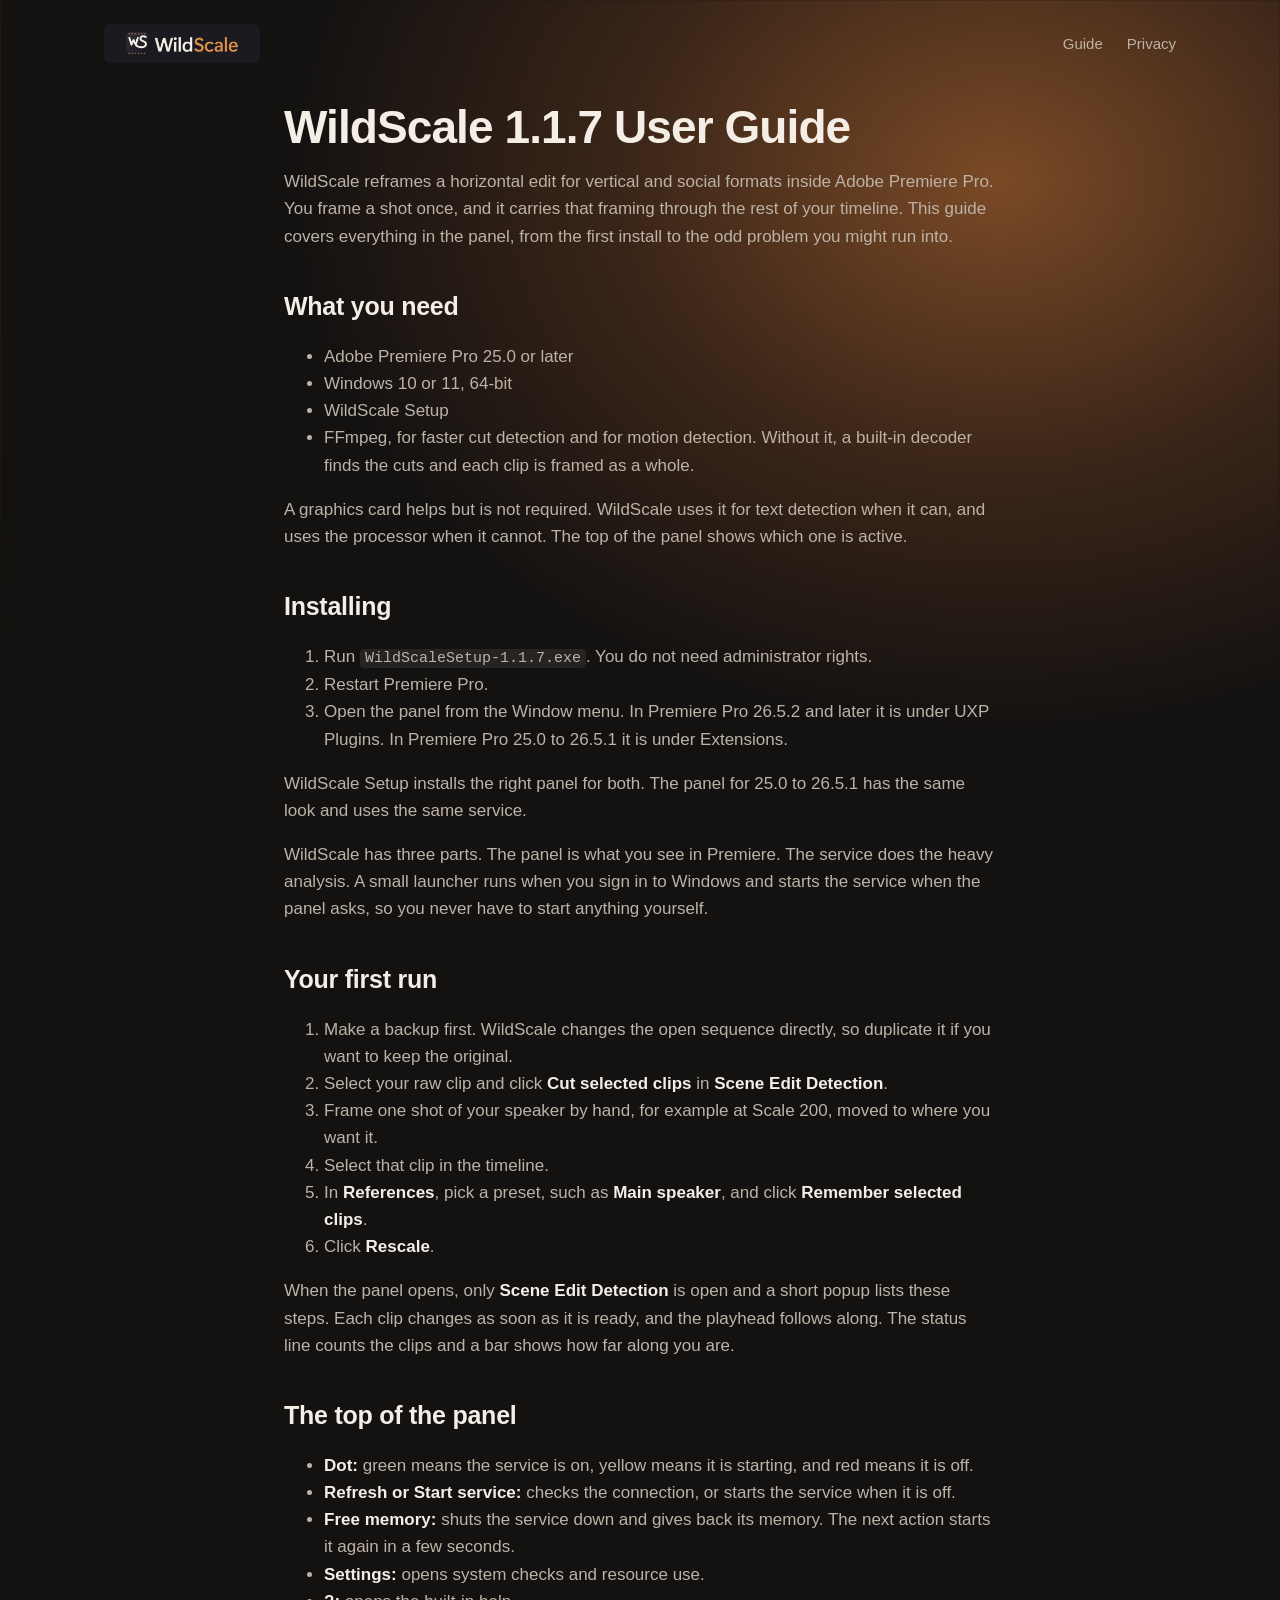
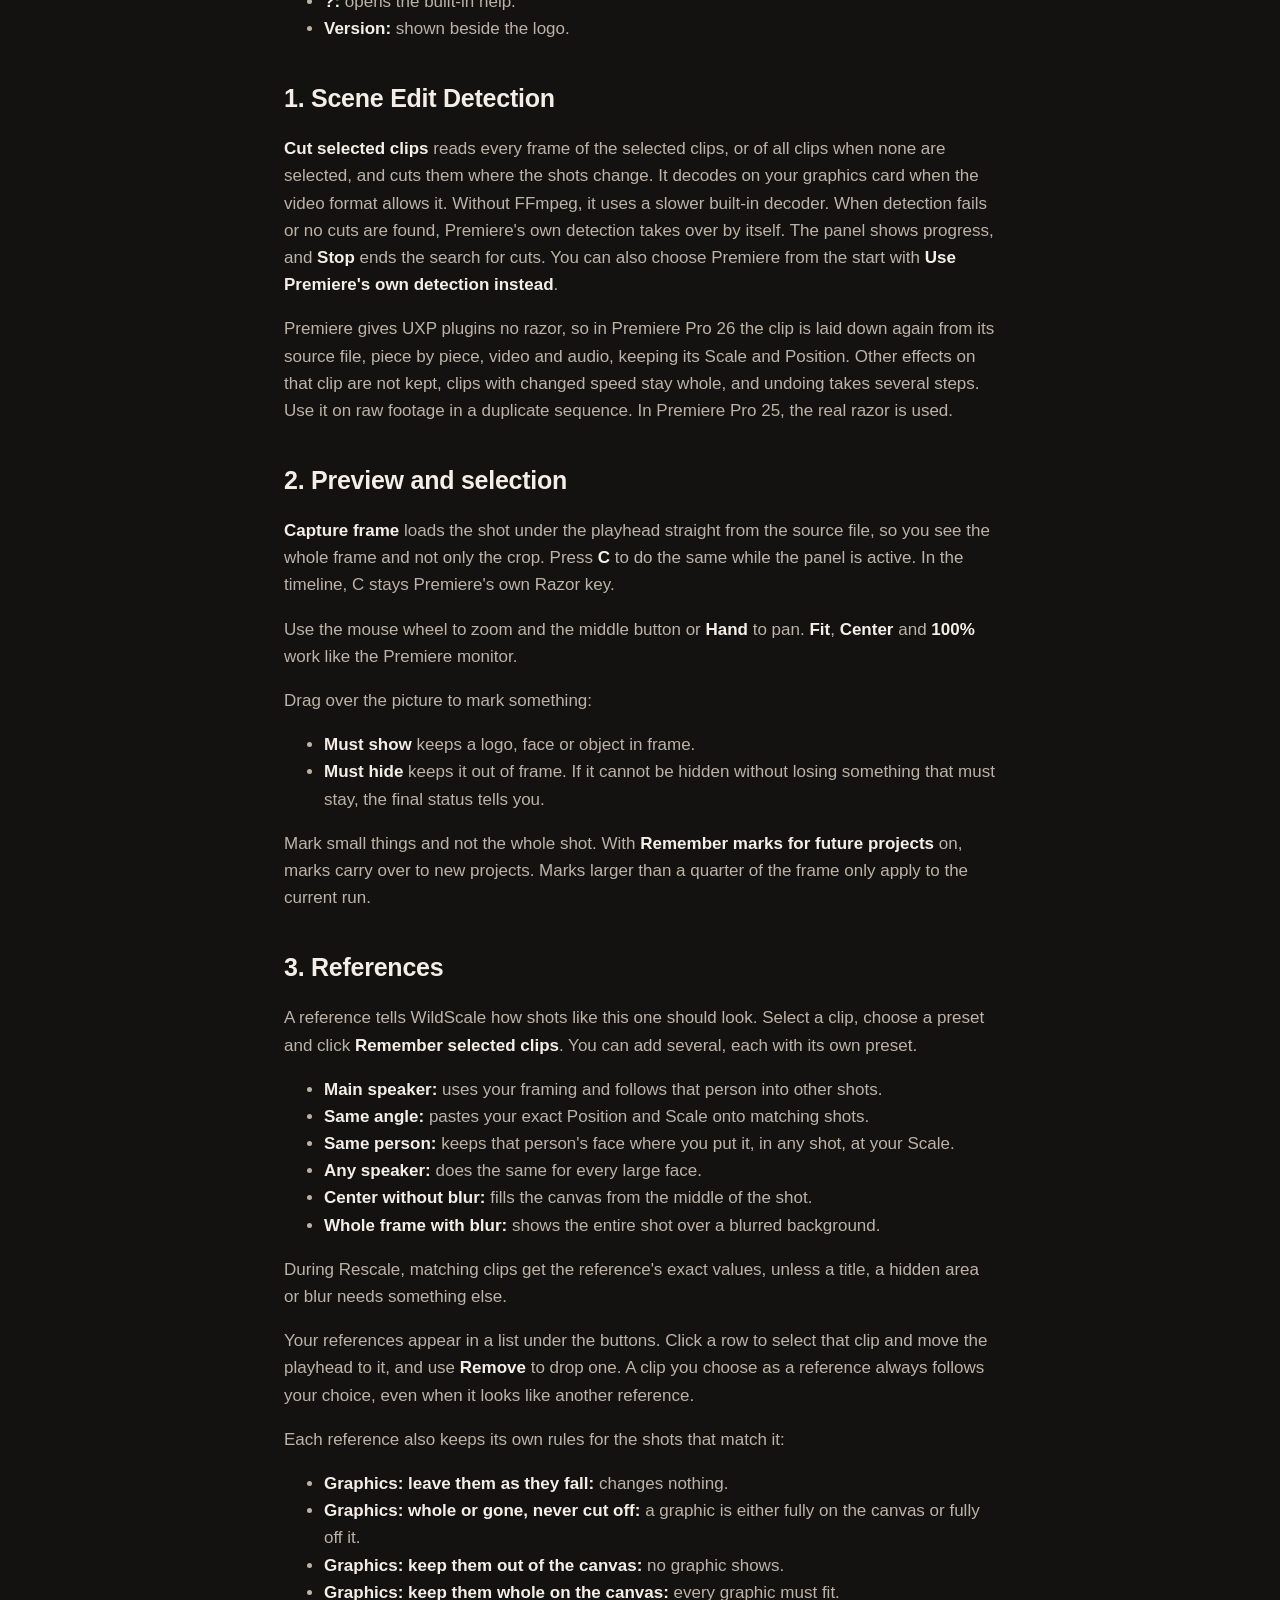
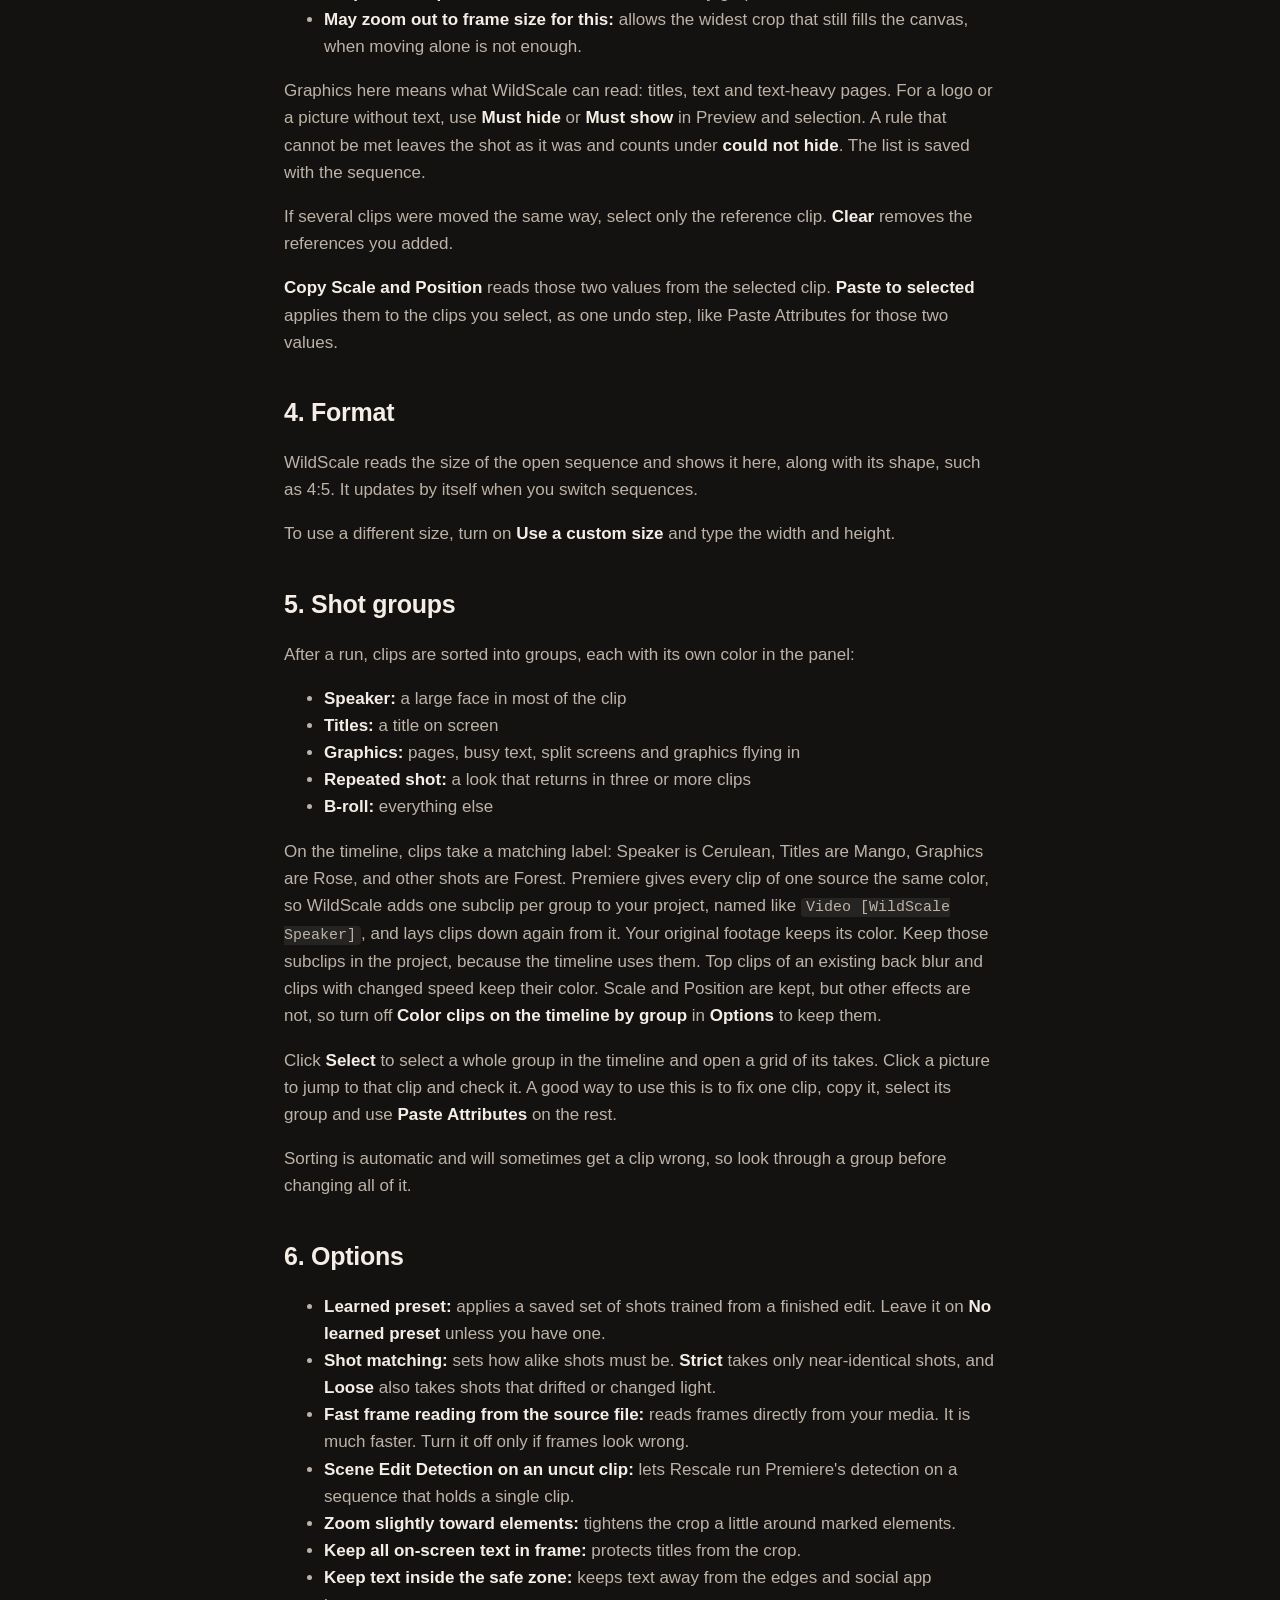
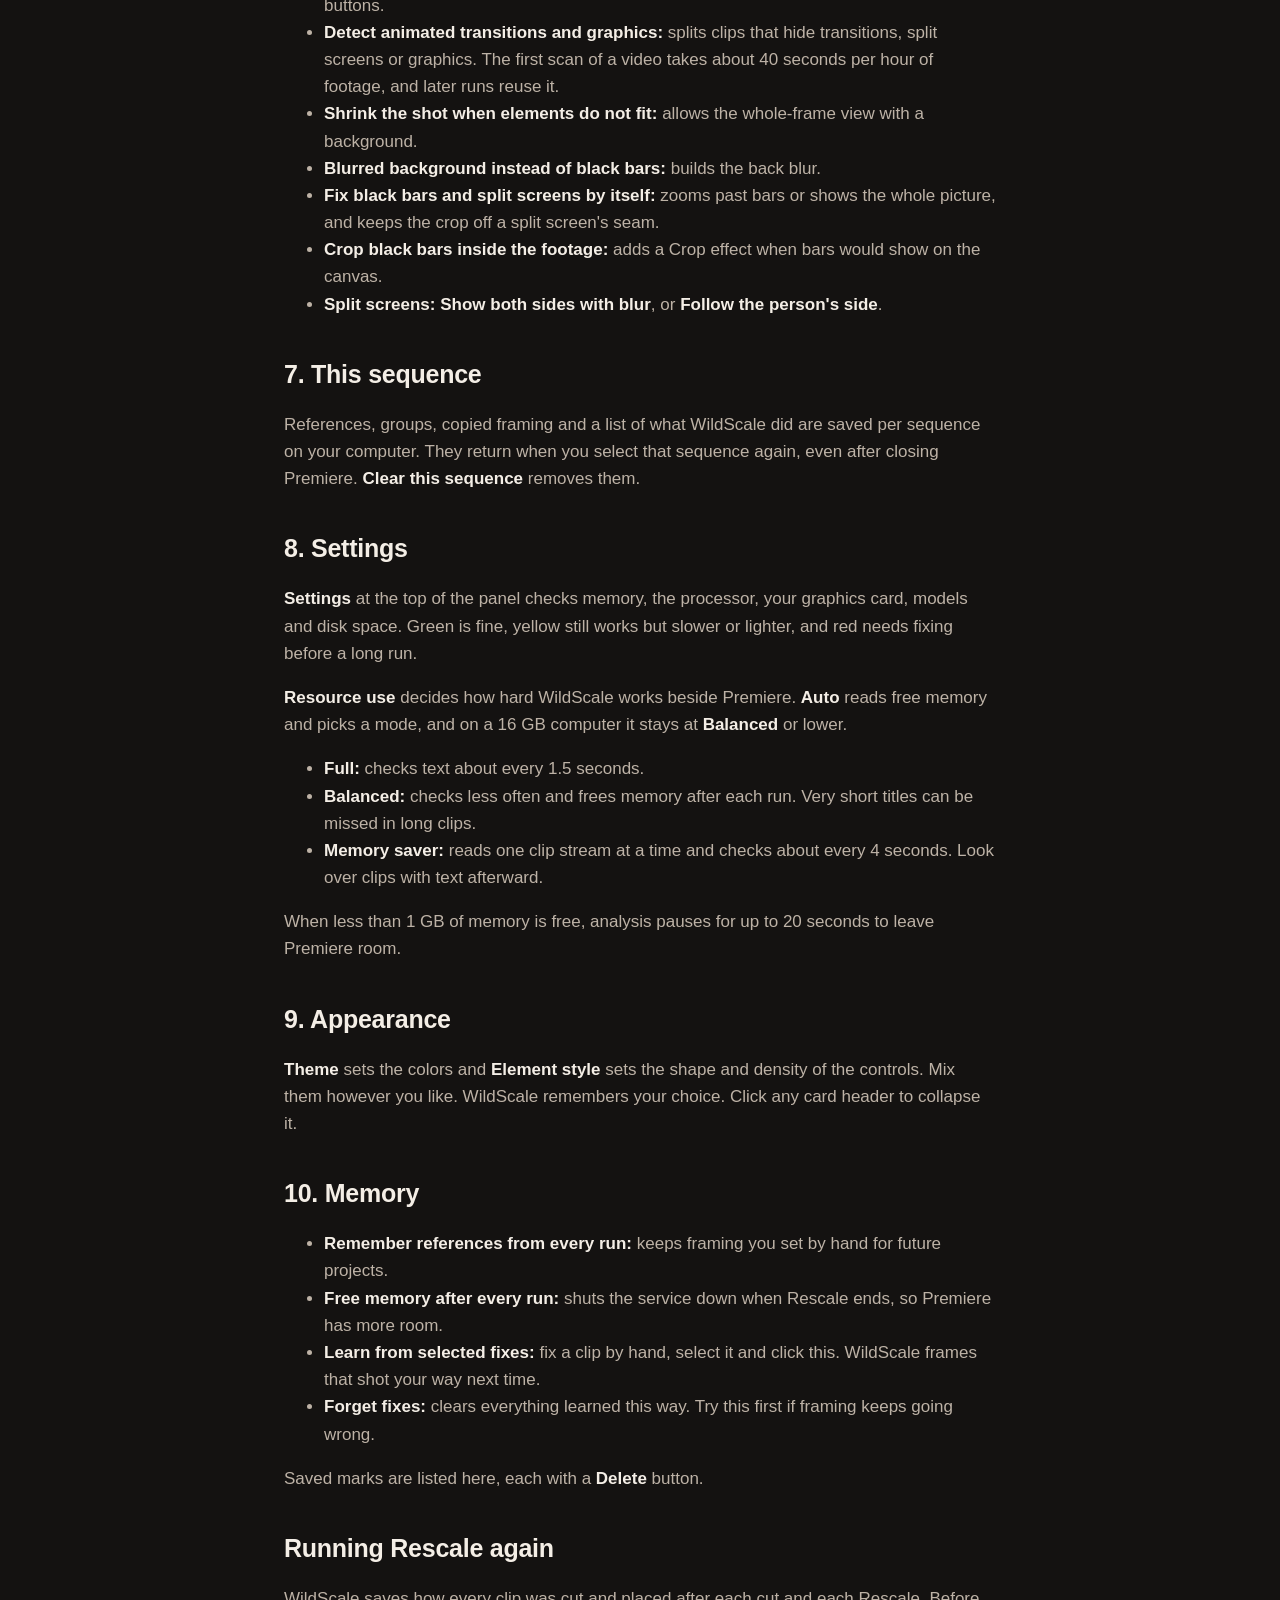
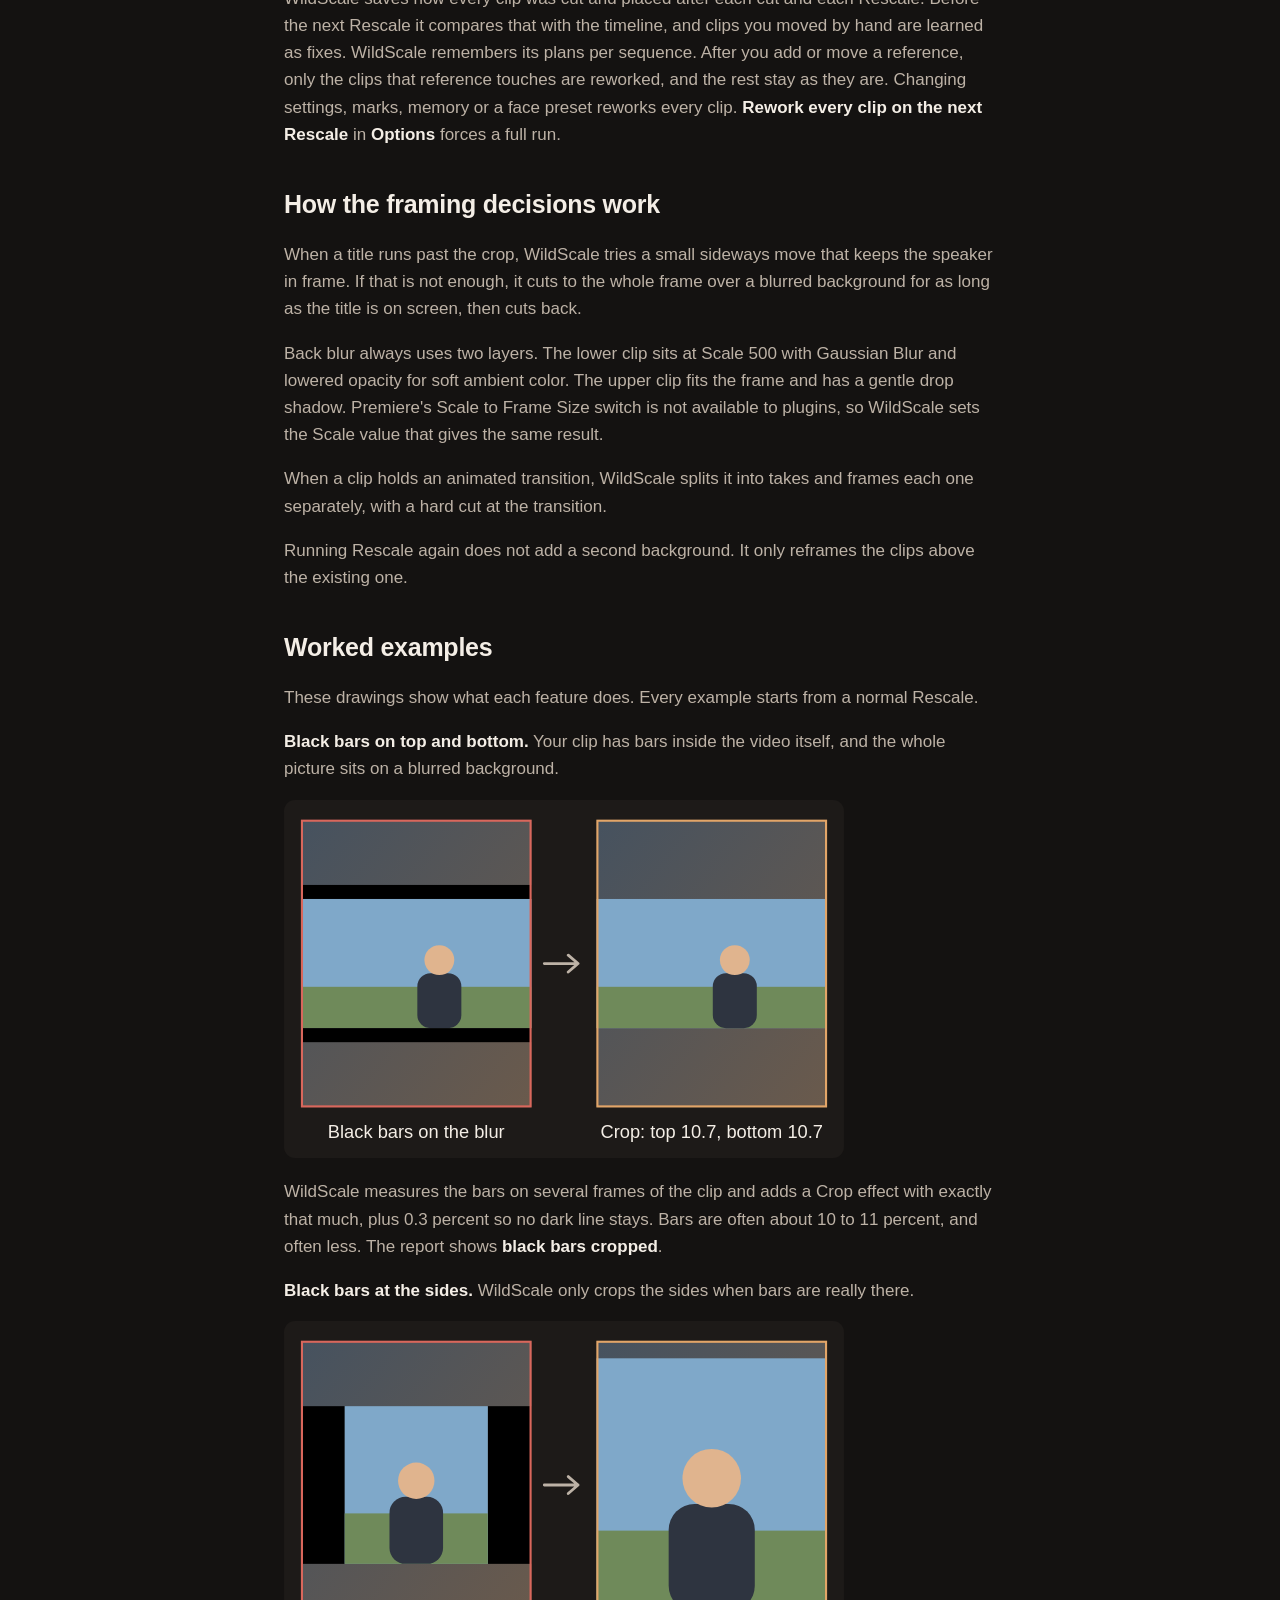
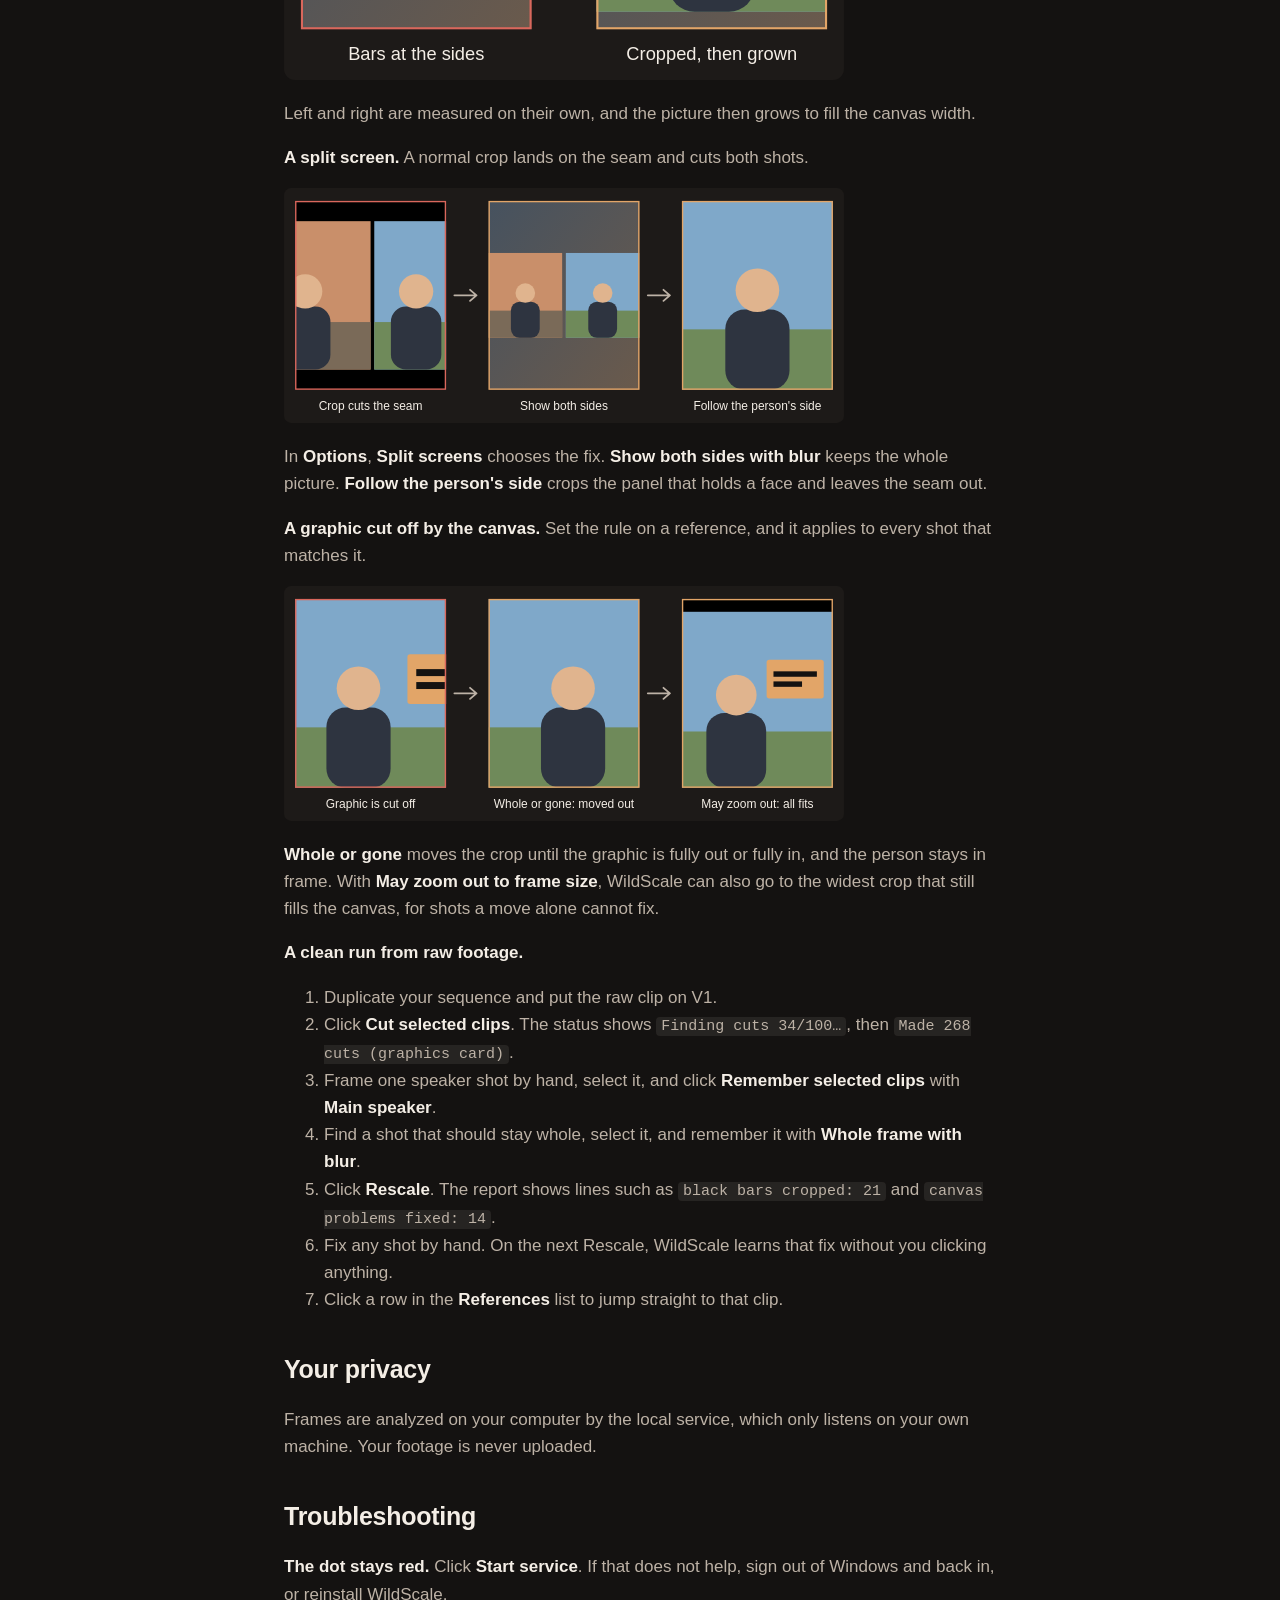
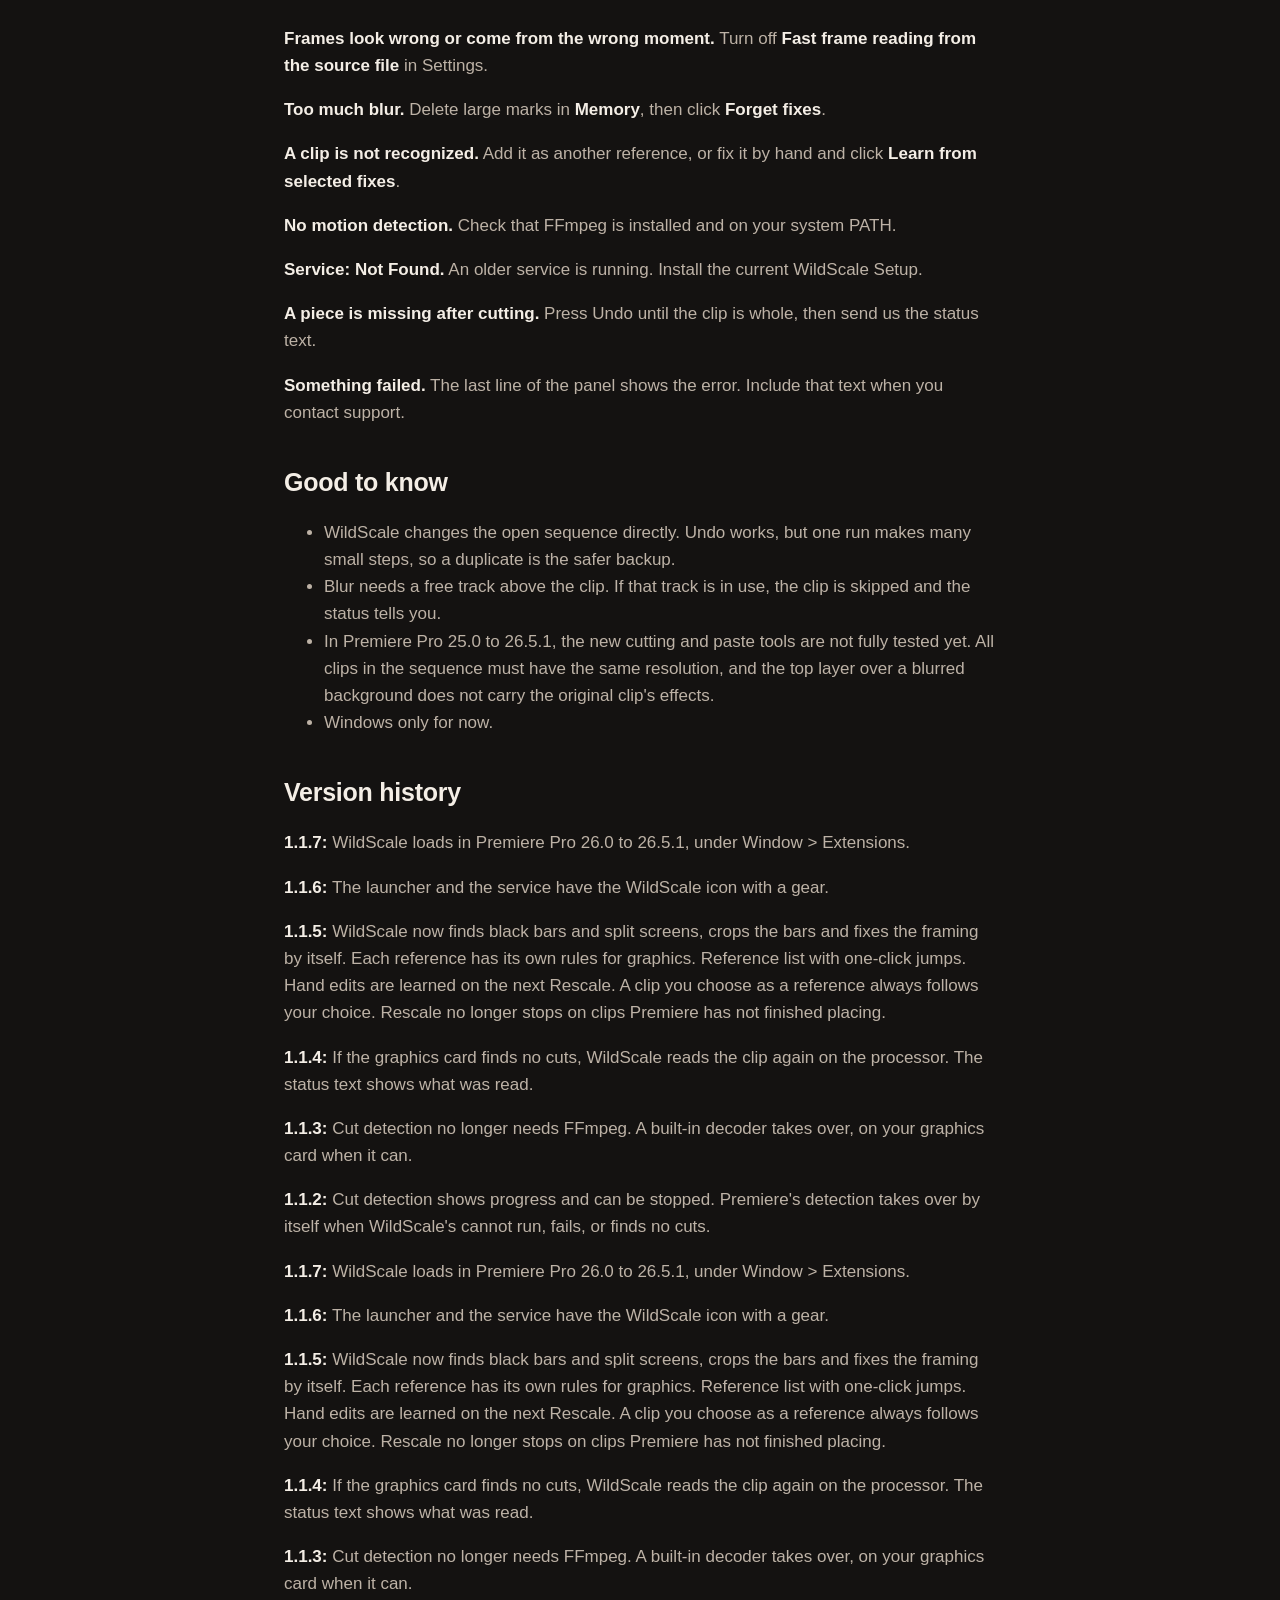
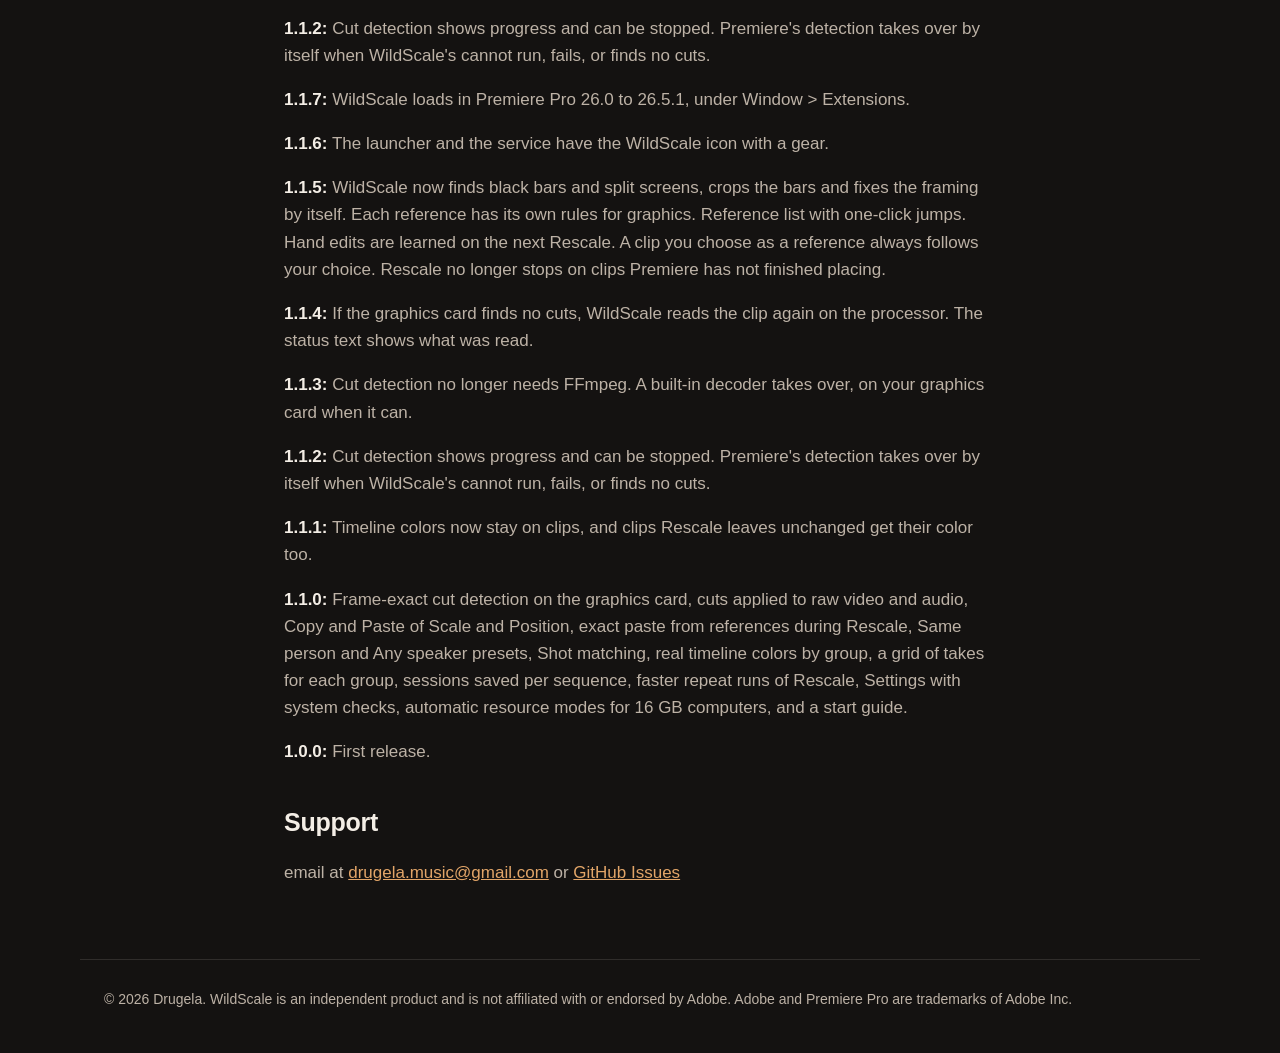
==== guide.html @ 0dce4219 "Update the site for WildScale 1.1.7 Co-Authored-By: Claude Opus 5.5 <noreply@anthropic.com>" ====
<!DOCTYPE html>
<html lang="en">

<head>
  <meta charset="utf-8" />
  <meta name="viewport" content="width=device-width, initial-scale=1" />
  <title>WildScale 1.1.7 User Guide</title>
  <meta name="description" content="Everything in the WildScale panel, from install to troubleshooting." />
  <link rel="icon" type="image/png" href="assets/wildscale-icon.png" />
  <link rel="stylesheet" href="style.css" />
</head>

<body>
  <header class="top">
    <a class="brand" href="index.html"><img src="assets/wildscale-logo.png" alt="WildScale" /></a>
    <nav>
      <a href="guide.html">Guide</a>
      <a href="privacy.html">Privacy</a>
    </nav>
  </header>
  <main class="doc">
<h1>WildScale 1.1.7 User Guide</h1>
<p>WildScale reframes a horizontal edit for vertical and social formats inside Adobe Premiere Pro. You frame a shot once, and it carries that framing through the rest of your timeline. This guide covers everything in the panel, from the first install to the odd problem you might run into.</p>
<h2>What you need</h2>
<ul>
<li>Adobe Premiere Pro 25.0 or later</li>
<li>Windows 10 or 11, 64-bit</li>
<li>WildScale Setup</li>
<li>FFmpeg, for faster cut detection and for motion detection. Without it, a built-in decoder finds the cuts and each clip is framed as a whole.</li>
</ul>
<p>A graphics card helps but is not required. WildScale uses it for text detection when it can, and uses the processor when it cannot. The top of the panel shows which one is active.</p>
<h2>Installing</h2>
<ol>
<li>Run <code>WildScaleSetup-1.1.7.exe</code>. You do not need administrator rights.</li>
<li>Restart Premiere Pro.</li>
<li>Open the panel from the Window menu. In Premiere Pro 26.5.2 and later it is under UXP Plugins. In Premiere Pro 25.0 to 26.5.1 it is under Extensions.</li>
</ol>
<p>WildScale Setup installs the right panel for both. The panel for 25.0 to 26.5.1 has the same look and uses the same service.</p>
<p>WildScale has three parts. The panel is what you see in Premiere. The service does the heavy analysis. A small launcher runs when you sign in to Windows and starts the service when the panel asks, so you never have to start anything yourself.</p>
<h2>Your first run</h2>
<ol>
<li>Make a backup first. WildScale changes the open sequence directly, so duplicate it if you want to keep the original.</li>
<li>Select your raw clip and click <strong>Cut selected clips</strong> in <strong>Scene Edit Detection</strong>.</li>
<li>Frame one shot of your speaker by hand, for example at Scale 200, moved to where you want it.</li>
<li>Select that clip in the timeline.</li>
<li>In <strong>References</strong>, pick a preset, such as <strong>Main speaker</strong>, and click <strong>Remember selected clips</strong>.</li>
<li>Click <strong>Rescale</strong>.</li>
</ol>
<p>When the panel opens, only <strong>Scene Edit Detection</strong> is open and a short popup lists these steps. Each clip changes as soon as it is ready, and the playhead follows along. The status line counts the clips and a bar shows how far along you are.</p>
<h2>The top of the panel</h2>
<ul>
<li><strong>Dot:</strong> green means the service is on, yellow means it is starting, and red means it is off.</li>
<li><strong>Refresh or Start service:</strong> checks the connection, or starts the service when it is off.</li>
<li><strong>Free memory:</strong> shuts the service down and gives back its memory. The next action starts it again in a few seconds.</li>
<li><strong>Settings:</strong> opens system checks and resource use.</li>
<li><strong>?:</strong> opens the built-in help.</li>
<li><strong>Version:</strong> shown beside the logo.</li>
</ul>
<h2>1. Scene Edit Detection</h2>
<p><strong>Cut selected clips</strong> reads every frame of the selected clips, or of all clips when none are selected, and cuts them where the shots change. It decodes on your graphics card when the video format allows it. Without FFmpeg, it uses a slower built-in decoder. When detection fails or no cuts are found, Premiere's own detection takes over by itself. The panel shows progress, and <strong>Stop</strong> ends the search for cuts. You can also choose Premiere from the start with <strong>Use Premiere's own detection instead</strong>.</p>
<p>Premiere gives UXP plugins no razor, so in Premiere Pro 26 the clip is laid down again from its source file, piece by piece, video and audio, keeping its Scale and Position. Other effects on that clip are not kept, clips with changed speed stay whole, and undoing takes several steps. Use it on raw footage in a duplicate sequence. In Premiere Pro 25, the real razor is used.</p>
<h2>2. Preview and selection</h2>
<p><strong>Capture frame</strong> loads the shot under the playhead straight from the source file, so you see the whole frame and not only the crop. Press <strong>C</strong> to do the same while the panel is active. In the timeline, C stays Premiere's own Razor key.</p>
<p>Use the mouse wheel to zoom and the middle button or <strong>Hand</strong> to pan. <strong>Fit</strong>, <strong>Center</strong> and <strong>100%</strong> work like the Premiere monitor.</p>
<p>Drag over the picture to mark something:</p>
<ul>
<li><strong>Must show</strong> keeps a logo, face or object in frame.</li>
<li><strong>Must hide</strong> keeps it out of frame. If it cannot be hidden without losing something that must stay, the final status tells you.</li>
</ul>
<p>Mark small things and not the whole shot. With <strong>Remember marks for future projects</strong> on, marks carry over to new projects. Marks larger than a quarter of the frame only apply to the current run.</p>
<h2>3. References</h2>
<p>A reference tells WildScale how shots like this one should look. Select a clip, choose a preset and click <strong>Remember selected clips</strong>. You can add several, each with its own preset.</p>
<ul>
<li><strong>Main speaker:</strong> uses your framing and follows that person into other shots.</li>
<li><strong>Same angle:</strong> pastes your exact Position and Scale onto matching shots.</li>
<li><strong>Same person:</strong> keeps that person's face where you put it, in any shot, at your Scale.</li>
<li><strong>Any speaker:</strong> does the same for every large face.</li>
<li><strong>Center without blur:</strong> fills the canvas from the middle of the shot.</li>
<li><strong>Whole frame with blur:</strong> shows the entire shot over a blurred background.</li>
</ul>
<p>During Rescale, matching clips get the reference's exact values, unless a title, a hidden area or blur needs something else.</p>
<p>Your references appear in a list under the buttons. Click a row to select that clip and move the playhead to it, and use <strong>Remove</strong> to drop one. A clip you choose as a reference always follows your choice, even when it looks like another reference.</p>
<p>Each reference also keeps its own rules for the shots that match it:</p>
<ul>
<li><strong>Graphics: leave them as they fall:</strong> changes nothing.</li>
<li><strong>Graphics: whole or gone, never cut off:</strong> a graphic is either fully on the canvas or fully off it.</li>
<li><strong>Graphics: keep them out of the canvas:</strong> no graphic shows.</li>
<li><strong>Graphics: keep them whole on the canvas:</strong> every graphic must fit.</li>
<li><strong>May zoom out to frame size for this:</strong> allows the widest crop that still fills the canvas, when moving alone is not enough.</li>
</ul>
<p>Graphics here means what WildScale can read: titles, text and text-heavy pages. For a logo or a picture without text, use <strong>Must hide</strong> or <strong>Must show</strong> in Preview and selection. A rule that cannot be met leaves the shot as it was and counts under <strong>could not hide</strong>. The list is saved with the sequence.</p>
<p>If several clips were moved the same way, select only the reference clip. <strong>Clear</strong> removes the references you added.</p>
<p><strong>Copy Scale and Position</strong> reads those two values from the selected clip. <strong>Paste to selected</strong> applies them to the clips you select, as one undo step, like Paste Attributes for those two values.</p>
<h2>4. Format</h2>
<p>WildScale reads the size of the open sequence and shows it here, along with its shape, such as 4:5. It updates by itself when you switch sequences.</p>
<p>To use a different size, turn on <strong>Use a custom size</strong> and type the width and height.</p>
<h2>5. Shot groups</h2>
<p>After a run, clips are sorted into groups, each with its own color in the panel:</p>
<ul>
<li><strong>Speaker:</strong> a large face in most of the clip</li>
<li><strong>Titles:</strong> a title on screen</li>
<li><strong>Graphics:</strong> pages, busy text, split screens and graphics flying in</li>
<li><strong>Repeated shot:</strong> a look that returns in three or more clips</li>
<li><strong>B-roll:</strong> everything else</li>
</ul>
<p>On the timeline, clips take a matching label: Speaker is Cerulean, Titles are Mango, Graphics are Rose, and other shots are Forest. Premiere gives every clip of one source the same color, so WildScale adds one subclip per group to your project, named like <code>Video [WildScale Speaker]</code>, and lays clips down again from it. Your original footage keeps its color. Keep those subclips in the project, because the timeline uses them. Top clips of an existing back blur and clips with changed speed keep their color. Scale and Position are kept, but other effects are not, so turn off <strong>Color clips on the timeline by group</strong> in <strong>Options</strong> to keep them.</p>
<p>Click <strong>Select</strong> to select a whole group in the timeline and open a grid of its takes. Click a picture to jump to that clip and check it. A good way to use this is to fix one clip, copy it, select its group and use <strong>Paste Attributes</strong> on the rest.</p>
<p>Sorting is automatic and will sometimes get a clip wrong, so look through a group before changing all of it.</p>
<h2>6. Options</h2>
<ul>
<li><strong>Learned preset:</strong> applies a saved set of shots trained from a finished edit. Leave it on <strong>No learned preset</strong> unless you have one.</li>
<li><strong>Shot matching:</strong> sets how alike shots must be. <strong>Strict</strong> takes only near-identical shots, and <strong>Loose</strong> also takes shots that drifted or changed light.</li>
<li><strong>Fast frame reading from the source file:</strong> reads frames directly from your media. It is much faster. Turn it off only if frames look wrong.</li>
<li><strong>Scene Edit Detection on an uncut clip:</strong> lets Rescale run Premiere's detection on a sequence that holds a single clip.</li>
<li><strong>Zoom slightly toward elements:</strong> tightens the crop a little around marked elements.</li>
<li><strong>Keep all on-screen text in frame:</strong> protects titles from the crop.</li>
<li><strong>Keep text inside the safe zone:</strong> keeps text away from the edges and social app buttons.</li>
<li><strong>Detect animated transitions and graphics:</strong> splits clips that hide transitions, split screens or graphics. The first scan of a video takes about 40 seconds per hour of footage, and later runs reuse it.</li>
<li><strong>Shrink the shot when elements do not fit:</strong> allows the whole-frame view with a background.</li>
<li><strong>Blurred background instead of black bars:</strong> builds the back blur.</li>
<li><strong>Fix black bars and split screens by itself:</strong> zooms past bars or shows the whole picture, and keeps the crop off a split screen's seam.</li>
<li><strong>Crop black bars inside the footage:</strong> adds a Crop effect when bars would show on the canvas.</li>
<li><strong>Split screens:</strong> <strong>Show both sides with blur</strong>, or <strong>Follow the person's side</strong>.</li>
</ul>
<h2>7. This sequence</h2>
<p>References, groups, copied framing and a list of what WildScale did are saved per sequence on your computer. They return when you select that sequence again, even after closing Premiere. <strong>Clear this sequence</strong> removes them.</p>
<h2>8. Settings</h2>
<p><strong>Settings</strong> at the top of the panel checks memory, the processor, your graphics card, models and disk space. Green is fine, yellow still works but slower or lighter, and red needs fixing before a long run.</p>
<p><strong>Resource use</strong> decides how hard WildScale works beside Premiere. <strong>Auto</strong> reads free memory and picks a mode, and on a 16 GB computer it stays at <strong>Balanced</strong> or lower.</p>
<ul>
<li><strong>Full:</strong> checks text about every 1.5 seconds.</li>
<li><strong>Balanced:</strong> checks less often and frees memory after each run. Very short titles can be missed in long clips.</li>
<li><strong>Memory saver:</strong> reads one clip stream at a time and checks about every 4 seconds. Look over clips with text afterward.</li>
</ul>
<p>When less than 1 GB of memory is free, analysis pauses for up to 20 seconds to leave Premiere room.</p>
<h2>9. Appearance</h2>
<p><strong>Theme</strong> sets the colors and <strong>Element style</strong> sets the shape and density of the controls. Mix them however you like. WildScale remembers your choice. Click any card header to collapse it.</p>
<h2>10. Memory</h2>
<ul>
<li><strong>Remember references from every run:</strong> keeps framing you set by hand for future projects.</li>
<li><strong>Free memory after every run:</strong> shuts the service down when Rescale ends, so Premiere has more room.</li>
<li><strong>Learn from selected fixes:</strong> fix a clip by hand, select it and click this. WildScale frames that shot your way next time.</li>
<li><strong>Forget fixes:</strong> clears everything learned this way. Try this first if framing keeps going wrong.</li>
</ul>
<p>Saved marks are listed here, each with a <strong>Delete</strong> button.</p>
<h2>Running Rescale again</h2>
<p>WildScale saves how every clip was cut and placed after each cut and each Rescale. Before the next Rescale it compares that with the timeline, and clips you moved by hand are learned as fixes. WildScale remembers its plans per sequence. After you add or move a reference, only the clips that reference touches are reworked, and the rest stay as they are. Changing settings, marks, memory or a face preset reworks every clip. <strong>Rework every clip on the next Rescale</strong> in <strong>Options</strong> forces a full run.</p>
<h2>How the framing decisions work</h2>
<p>When a title runs past the crop, WildScale tries a small sideways move that keeps the speaker in frame. If that is not enough, it cuts to the whole frame over a blurred background for as long as the title is on screen, then cuts back.</p>
<p>Back blur always uses two layers. The lower clip sits at Scale 500 with Gaussian Blur and lowered opacity for soft ambient color. The upper clip fits the frame and has a gentle drop shadow. Premiere's Scale to Frame Size switch is not available to plugins, so WildScale sets the Scale value that gives the same result.</p>
<p>When a clip holds an animated transition, WildScale splits it into takes and frames each one separately, with a hard cut at the transition.</p>
<p>Running Rescale again does not add a second background. It only reframes the clips above the existing one.</p>
<h2>Worked examples</h2>
<p>These drawings show what each feature does. Every example starts from a normal Rescale.</p>
<p><strong>Black bars on top and bottom.</strong> Your clip has bars inside the video itself, and the whole picture sits on a blurred background.</p>
<img src="assets/example-bars.svg" alt="A clip with black bars on top and bottom, before and after" loading="lazy" />
<p>WildScale measures the bars on several frames of the clip and adds a Crop effect with exactly that much, plus 0.3 percent so no dark line stays. Bars are often about 10 to 11 percent, and often less. The report shows <strong>black bars cropped</strong>.</p>
<p><strong>Black bars at the sides.</strong> WildScale only crops the sides when bars are really there.</p>
<img src="assets/example-sides.svg" alt="A clip with black bars at the sides, before and after" loading="lazy" />
<p>Left and right are measured on their own, and the picture then grows to fill the canvas width.</p>
<p><strong>A split screen.</strong> A normal crop lands on the seam and cuts both shots.</p>
<img src="assets/example-split.svg" alt="A split screen cut by the crop, and the two fixes" loading="lazy" />
<p>In <strong>Options</strong>, <strong>Split screens</strong> chooses the fix. <strong>Show both sides with blur</strong> keeps the whole picture. <strong>Follow the person's side</strong> crops the panel that holds a face and leaves the seam out.</p>
<p><strong>A graphic cut off by the canvas.</strong> Set the rule on a reference, and it applies to every shot that matches it.</p>
<img src="assets/example-graphics.svg" alt="A graphic cut off by the canvas edge, and how the rules clear it" loading="lazy" />
<p><strong>Whole or gone</strong> moves the crop until the graphic is fully out or fully in, and the person stays in frame. With <strong>May zoom out to frame size</strong>, WildScale can also go to the widest crop that still fills the canvas, for shots a move alone cannot fix.</p>
<p><strong>A clean run from raw footage.</strong></p>
<ol>
<li>Duplicate your sequence and put the raw clip on V1.</li>
<li>Click <strong>Cut selected clips</strong>. The status shows <code>Finding cuts 34/100…</code>, then <code>Made 268 cuts (graphics card)</code>.</li>
<li>Frame one speaker shot by hand, select it, and click <strong>Remember selected clips</strong> with <strong>Main speaker</strong>.</li>
<li>Find a shot that should stay whole, select it, and remember it with <strong>Whole frame with blur</strong>.</li>
<li>Click <strong>Rescale</strong>. The report shows lines such as <code>black bars cropped: 21</code> and <code>canvas problems fixed: 14</code>.</li>
<li>Fix any shot by hand. On the next Rescale, WildScale learns that fix without you clicking anything.</li>
<li>Click a row in the <strong>References</strong> list to jump straight to that clip.</li>
</ol>
<h2>Your privacy</h2>
<p>Frames are analyzed on your computer by the local service, which only listens on your own machine. Your footage is never uploaded.</p>
<h2>Troubleshooting</h2>
<p><strong>The dot stays red.</strong> Click <strong>Start service</strong>. If that does not help, sign out of Windows and back in, or reinstall WildScale.</p>
<p><strong>Frames look wrong or come from the wrong moment.</strong> Turn off <strong>Fast frame reading from the source file</strong> in Settings.</p>
<p><strong>Too much blur.</strong> Delete large marks in <strong>Memory</strong>, then click <strong>Forget fixes</strong>.</p>
<p><strong>A clip is not recognized.</strong> Add it as another reference, or fix it by hand and click <strong>Learn from selected fixes</strong>.</p>
<p><strong>No motion detection.</strong> Check that FFmpeg is installed and on your system PATH.</p>
<p><strong>Service: Not Found.</strong> An older service is running. Install the current WildScale Setup.</p>
<p><strong>A piece is missing after cutting.</strong> Press Undo until the clip is whole, then send us the status text.</p>
<p><strong>Something failed.</strong> The last line of the panel shows the error. Include that text when you contact support.</p>
<h2>Good to know</h2>
<ul>
<li>WildScale changes the open sequence directly. Undo works, but one run makes many small steps, so a duplicate is the safer backup.</li>
<li>Blur needs a free track above the clip. If that track is in use, the clip is skipped and the status tells you.</li>
<li>In Premiere Pro 25.0 to 26.5.1, the new cutting and paste tools are not fully tested yet. All clips in the sequence must have the same resolution, and the top layer over a blurred background does not carry the original clip's effects.</li>
<li>Windows only for now.</li>
</ul>
<h2>Version history</h2>
<p><strong>1.1.7:</strong> WildScale loads in Premiere Pro 26.0 to 26.5.1, under Window &gt; Extensions.</p>
<p><strong>1.1.6:</strong> The launcher and the service have the WildScale icon with a gear.</p>
<p><strong>1.1.5:</strong> WildScale now finds black bars and split screens, crops the bars and fixes the framing by itself. Each reference has its own rules for graphics. Reference list with one-click jumps. Hand edits are learned on the next Rescale. A clip you choose as a reference always follows your choice. Rescale no longer stops on clips Premiere has not finished placing.</p>
<p><strong>1.1.4:</strong> If the graphics card finds no cuts, WildScale reads the clip again on the processor. The status text shows what was read.</p>
<p><strong>1.1.3:</strong> Cut detection no longer needs FFmpeg. A built-in decoder takes over, on your graphics card when it can.</p>
<p><strong>1.1.2:</strong> Cut detection shows progress and can be stopped. Premiere's detection takes over by itself when WildScale's cannot run, fails, or finds no cuts.</p>
<p><strong>1.1.7:</strong> WildScale loads in Premiere Pro 26.0 to 26.5.1, under Window &gt; Extensions.</p>
<p><strong>1.1.6:</strong> The launcher and the service have the WildScale icon with a gear.</p>
<p><strong>1.1.5:</strong> WildScale now finds black bars and split screens, crops the bars and fixes the framing by itself. Each reference has its own rules for graphics. Reference list with one-click jumps. Hand edits are learned on the next Rescale. A clip you choose as a reference always follows your choice. Rescale no longer stops on clips Premiere has not finished placing.</p>
<p><strong>1.1.4:</strong> If the graphics card finds no cuts, WildScale reads the clip again on the processor. The status text shows what was read.</p>
<p><strong>1.1.3:</strong> Cut detection no longer needs FFmpeg. A built-in decoder takes over, on your graphics card when it can.</p>
<p><strong>1.1.2:</strong> Cut detection shows progress and can be stopped. Premiere's detection takes over by itself when WildScale's cannot run, fails, or finds no cuts.</p>
<p><strong>1.1.7:</strong> WildScale loads in Premiere Pro 26.0 to 26.5.1, under Window &gt; Extensions.</p>
<p><strong>1.1.6:</strong> The launcher and the service have the WildScale icon with a gear.</p>
<p><strong>1.1.5:</strong> WildScale now finds black bars and split screens, crops the bars and fixes the framing by itself. Each reference has its own rules for graphics. Reference list with one-click jumps. Hand edits are learned on the next Rescale. A clip you choose as a reference always follows your choice. Rescale no longer stops on clips Premiere has not finished placing.</p>
<p><strong>1.1.4:</strong> If the graphics card finds no cuts, WildScale reads the clip again on the processor. The status text shows what was read.</p>
<p><strong>1.1.3:</strong> Cut detection no longer needs FFmpeg. A built-in decoder takes over, on your graphics card when it can.</p>
<p><strong>1.1.2:</strong> Cut detection shows progress and can be stopped. Premiere's detection takes over by itself when WildScale's cannot run, fails, or finds no cuts.</p>
<p><strong>1.1.1:</strong> Timeline colors now stay on clips, and clips Rescale leaves unchanged get their color too.</p>
<p><strong>1.1.0:</strong> Frame-exact cut detection on the graphics card, cuts applied to raw video and audio, Copy and Paste of Scale and Position, exact paste from references during Rescale, Same person and Any speaker presets, Shot matching, real timeline colors by group, a grid of takes for each group, sessions saved per sequence, faster repeat runs of Rescale, Settings with system checks, automatic resource modes for 16 GB computers, and a start guide.</p>
<p><strong>1.0.0:</strong> First release.</p>
<h2>Support</h2>
<p>email at <a href="mailto:drugela.music@gmail.com">drugela.music@gmail.com</a> or <a href="https://github.com/GSK95/WildScale/issues">GitHub Issues</a></p>
  </main>
  <footer class="bottom">
    <p>© 2026 Drugela. WildScale is an independent product and is not affiliated with or endorsed by Adobe. Adobe and Premiere Pro are trademarks of Adobe Inc.</p>
  </footer>
</body>

</html>
---- style.css ----
:root {
  --page: #141211;
  --glow: #7a4a26;
  --line: rgba(244, 238, 230, 0.12);
  --text: #f4eee6;
  --soft: #bdb2a6;
  --accent: #e2a568;
}

* {
  box-sizing: border-box;
}

html {
  background: var(--page);
}

body {
  position: relative;
  min-height: 100vh;
  margin: 0;
  overflow-x: hidden;
  background: radial-gradient(900px 700px at 78% 180px, var(--glow) 0%, #3a2518 42%, transparent 78%), var(--page);
  color: var(--text);
  font-family: "Segoe UI", Inter, -apple-system, BlinkMacSystemFont, Roboto, sans-serif;
  font-size: 17px;
  line-height: 1.6;
}

/* A fine film grain over the warm light. */
body::after {
  content: "";
  position: fixed;
  inset: 0;
  background: url("assets/grain.png");
  opacity: 0.7;
  pointer-events: none;
}

a {
  color: var(--accent);
}

.top,
main,
.bottom {
  width: 100%;
  max-width: 1120px;
  margin: 0 auto;
  padding-left: 24px;
  padding-right: 24px;
}

.top {
  display: flex;
  align-items: center;
  justify-content: space-between;
  padding-top: 24px;
  padding-bottom: 24px;
}

.brand img {
  display: block;
  width: 156px;
  height: auto;
}

nav {
  display: flex;
  gap: 24px;
}

nav a {
  color: var(--soft);
  font-size: 15px;
  text-decoration: none;
}

nav a:hover {
  color: var(--text);
}

.hero {
  display: grid;
  grid-template-columns: minmax(0, 1fr) minmax(0, 400px);
  gap: 64px;
  align-items: center;
  padding: 48px 0 72px;
}

.eyebrow {
  margin: 0 0 16px;
  color: var(--soft);
  font-size: 15px;
}

h1 {
  margin: 0;
  font-size: clamp(42px, 6.4vw, 72px);
  font-weight: 600;
  line-height: 1.05;
  letter-spacing: -0.02em;
}

h1 span {
  color: var(--accent);
}

.lead {
  max-width: 520px;
  margin: 24px 0 0;
  color: var(--soft);
  font-size: 20px;
}

.actions {
  display: flex;
  flex-wrap: wrap;
  align-items: center;
  gap: 20px;
  margin-top: 36px;
}

.button {
  display: inline-block;
  padding: 13px 24px;
  border-radius: 8px;
  font-weight: 600;
  text-decoration: none;
}

.button.primary {
  background: var(--text);
  color: #1b1613;
}

.button.secondary {
  color: var(--text);
  box-shadow: inset 0 0 0 1px var(--line);
}

.status {
  color: var(--soft);
  font-size: 15px;
}

.shot {
  margin: 0;
}

.shot img {
  display: block;
  width: 100%;
  height: auto;
  border-radius: 12px;
  box-shadow: 0 34px 90px rgba(0, 0, 0, 0.6), 0 0 0 1px rgba(255, 255, 255, 0.07);
}

.demo {
  padding: 8px 0 72px;
}

h2 {
  margin: 0 0 20px;
  font-size: 30px;
  font-weight: 600;
  letter-spacing: -0.01em;
}

.demo video {
  display: block;
  width: 100%;
  border-radius: 12px;
  background: #000000;
  box-shadow: 0 26px 70px rgba(0, 0, 0, 0.55), 0 0 0 1px rgba(255, 255, 255, 0.07);
}

.tour {
  max-width: 860px;
  margin: 0 auto;
  padding: 0 20px 48px;
  text-align: center;
}

.tour p {
  color: var(--soft);
}

.tourPlayer {
  position: relative;
  width: min(100%, 360px);
  aspect-ratio: 9 / 16;
  margin: 20px auto 0;
  overflow: hidden;
  border: 1px solid var(--line);
  border-radius: 12px;
}

.tourPlayer video {
  display: block;
  width: 100%;
  height: 100%;
  object-fit: cover;
}

.tourPlayer button {
  position: absolute;
  inset: 0;
  width: 100%;
  border: 0;
  background: rgba(20, 18, 17, 0.28);
  cursor: pointer;
}

.tourPlayer button[hidden] {
  display: none;
}

.tourPlayer button span {
  display: block;
  width: 84px;
  height: 84px;
  margin: auto;
  border-radius: 50%;
  background: var(--accent);
  clip-path: none;
  position: relative;
}

.tourPlayer button span::after {
  content: "";
  position: absolute;
  top: 24px;
  left: 32px;
  border-style: solid;
  border-width: 18px 0 18px 30px;
  border-color: transparent transparent transparent #141211;
}

.examples {
  max-width: 860px;
  margin: 0 auto;
  padding: 0 20px 48px;
}

.examples h2 {
  text-align: center;
}

.examples figure {
  margin: 0 0 32px;
}

.examples img,
.doc img {
  display: block;
  width: 100%;
  height: auto;
}

.examples img {
  max-width: 680px;
  margin: 0 auto;
}

.doc img {
  max-width: 560px;
  margin: 12px 0 20px;
}

.examples figcaption {
  max-width: 680px;
  margin: 12px auto 0;
  color: var(--soft);
  text-align: center;
}

.examples strong {
  color: var(--text);
}

.points {
  display: grid;
  grid-template-columns: repeat(3, minmax(0, 1fr));
  gap: 40px;
  padding: 40px 0 72px;
  border-top: 1px solid var(--line);
}

h3 {
  margin: 0 0 6px;
  font-size: 19px;
  font-weight: 600;
}

.points p {
  margin: 0;
  color: var(--soft);
}

.bottom {
  padding-top: 28px;
  padding-bottom: 40px;
  border-top: 1px solid var(--line);
  color: var(--soft);
  font-size: 14px;
}

.bottom p {
  margin: 0 0 8px;
}

.doc {
  max-width: 760px;
  padding-top: 16px;
  padding-bottom: 56px;
}

.doc h1 {
  margin-bottom: 16px;
  font-size: clamp(32px, 6vw, 46px);
}

.doc h2 {
  margin: 36px 0 12px;
  font-size: 25px;
  font-weight: 600;
}

.doc p,
.doc li {
  color: var(--soft);
}

.doc strong {
  color: var(--text);
}

.doc code {
  padding: 1px 5px;
  border-radius: 4px;
  background: rgba(244, 238, 230, 0.08);
  font-size: 15px;
}

@media (max-width: 820px) {
  .hero {
    grid-template-columns: minmax(0, 1fr);
    gap: 40px;
    padding-top: 24px;
  }

  .shot {
    max-width: 340px;
  }

  .tour {
  max-width: 860px;
  margin: 0 auto;
  padding: 0 20px 48px;
  text-align: center;
}

.tour p {
  color: var(--soft);
}

.tourPlayer {
  position: relative;
  width: min(100%, 360px);
  aspect-ratio: 9 / 16;
  margin: 20px auto 0;
  overflow: hidden;
  border: 1px solid var(--line);
  border-radius: 12px;
}

.tourPlayer video {
  display: block;
  width: 100%;
  height: 100%;
  object-fit: cover;
}

.tourPlayer button {
  position: absolute;
  inset: 0;
  width: 100%;
  border: 0;
  background: rgba(20, 18, 17, 0.28);
  cursor: pointer;
}

.tourPlayer button[hidden] {
  display: none;
}

.tourPlayer button span {
  display: block;
  width: 84px;
  height: 84px;
  margin: auto;
  border-radius: 50%;
  background: var(--accent);
  clip-path: none;
  position: relative;
}

.tourPlayer button span::after {
  content: "";
  position: absolute;
  top: 24px;
  left: 32px;
  border-style: solid;
  border-width: 18px 0 18px 30px;
  border-color: transparent transparent transparent #141211;
}

.examples {
  max-width: 860px;
  margin: 0 auto;
  padding: 0 20px 48px;
}

.examples h2 {
  text-align: center;
}

.examples figure {
  margin: 0 0 32px;
}

.examples img,
.doc img {
  display: block;
  width: 100%;
  height: auto;
}

.examples img {
  max-width: 680px;
  margin: 0 auto;
}

.doc img {
  max-width: 560px;
  margin: 12px 0 20px;
}

.examples figcaption {
  max-width: 680px;
  margin: 12px auto 0;
  color: var(--soft);
  text-align: center;
}

.examples strong {
  color: var(--text);
}

.points {
    grid-template-columns: minmax(0, 1fr);
    gap: 24px;
  }
}
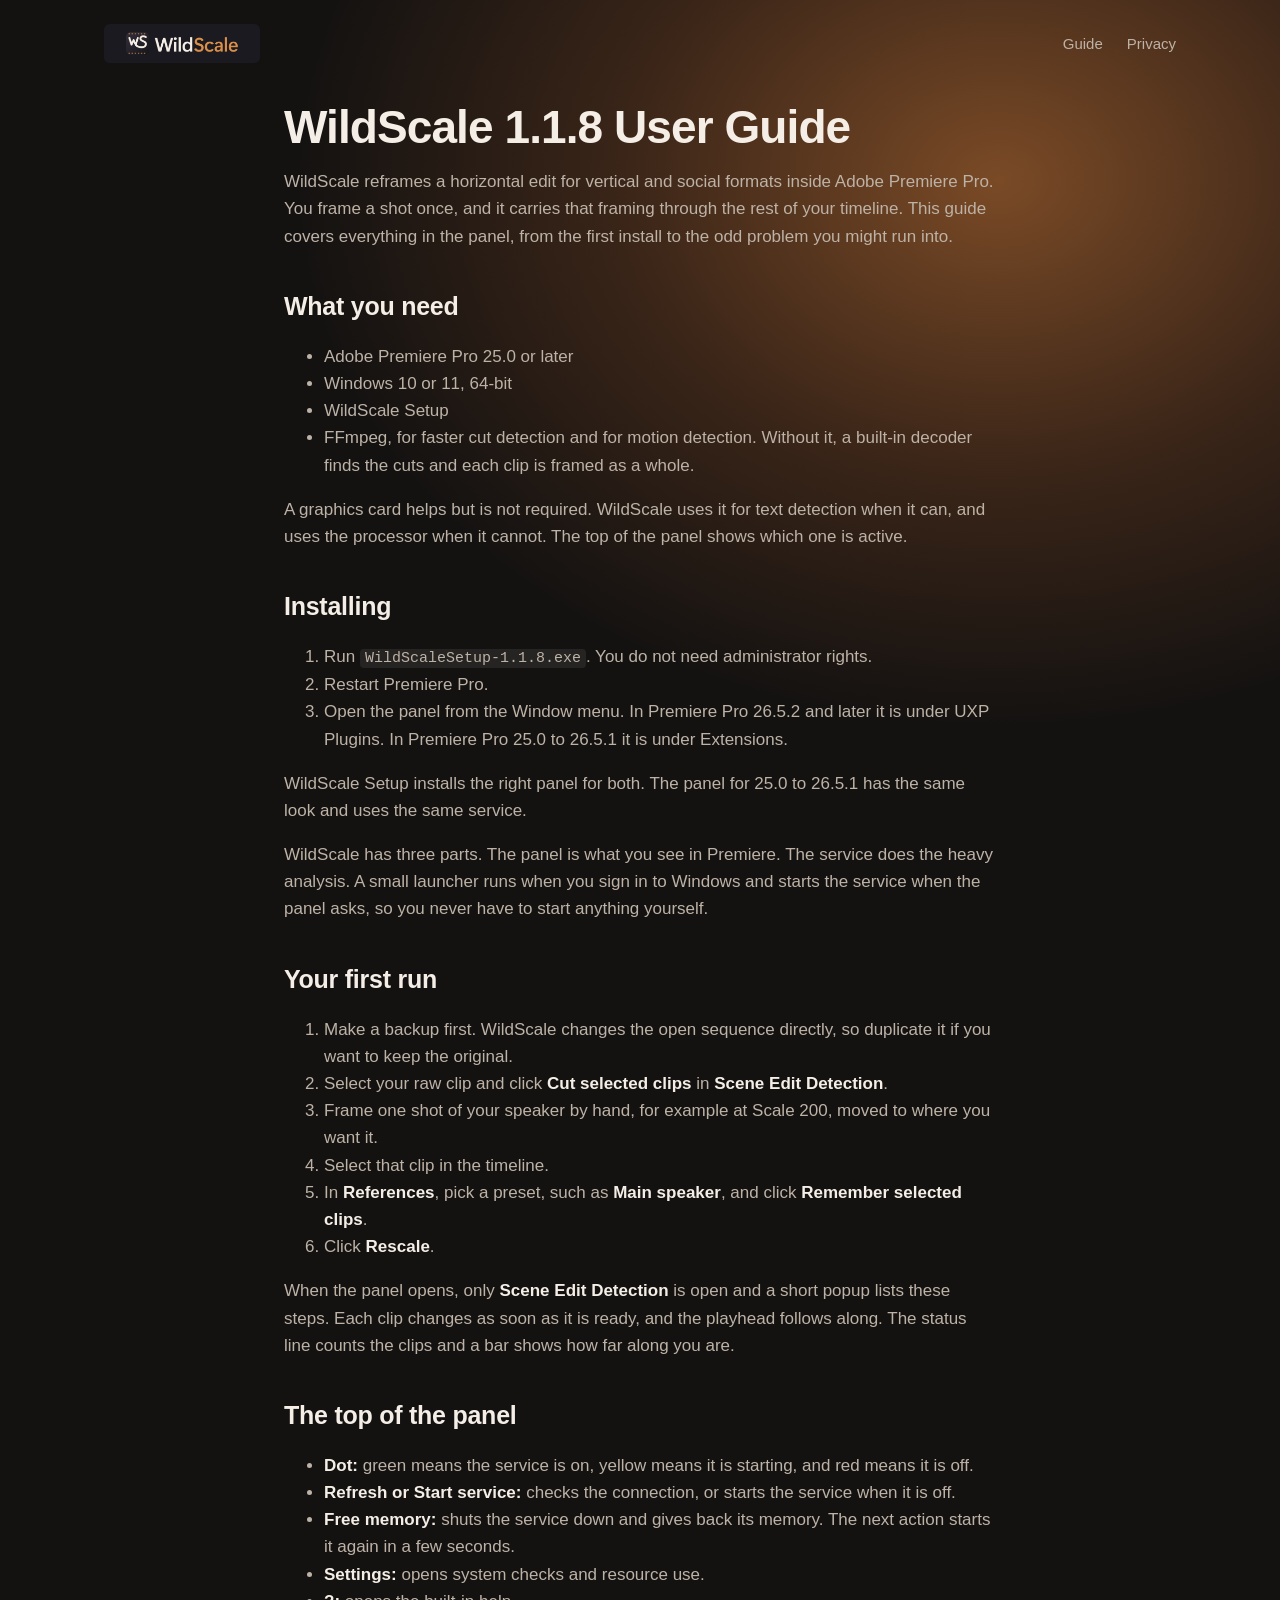
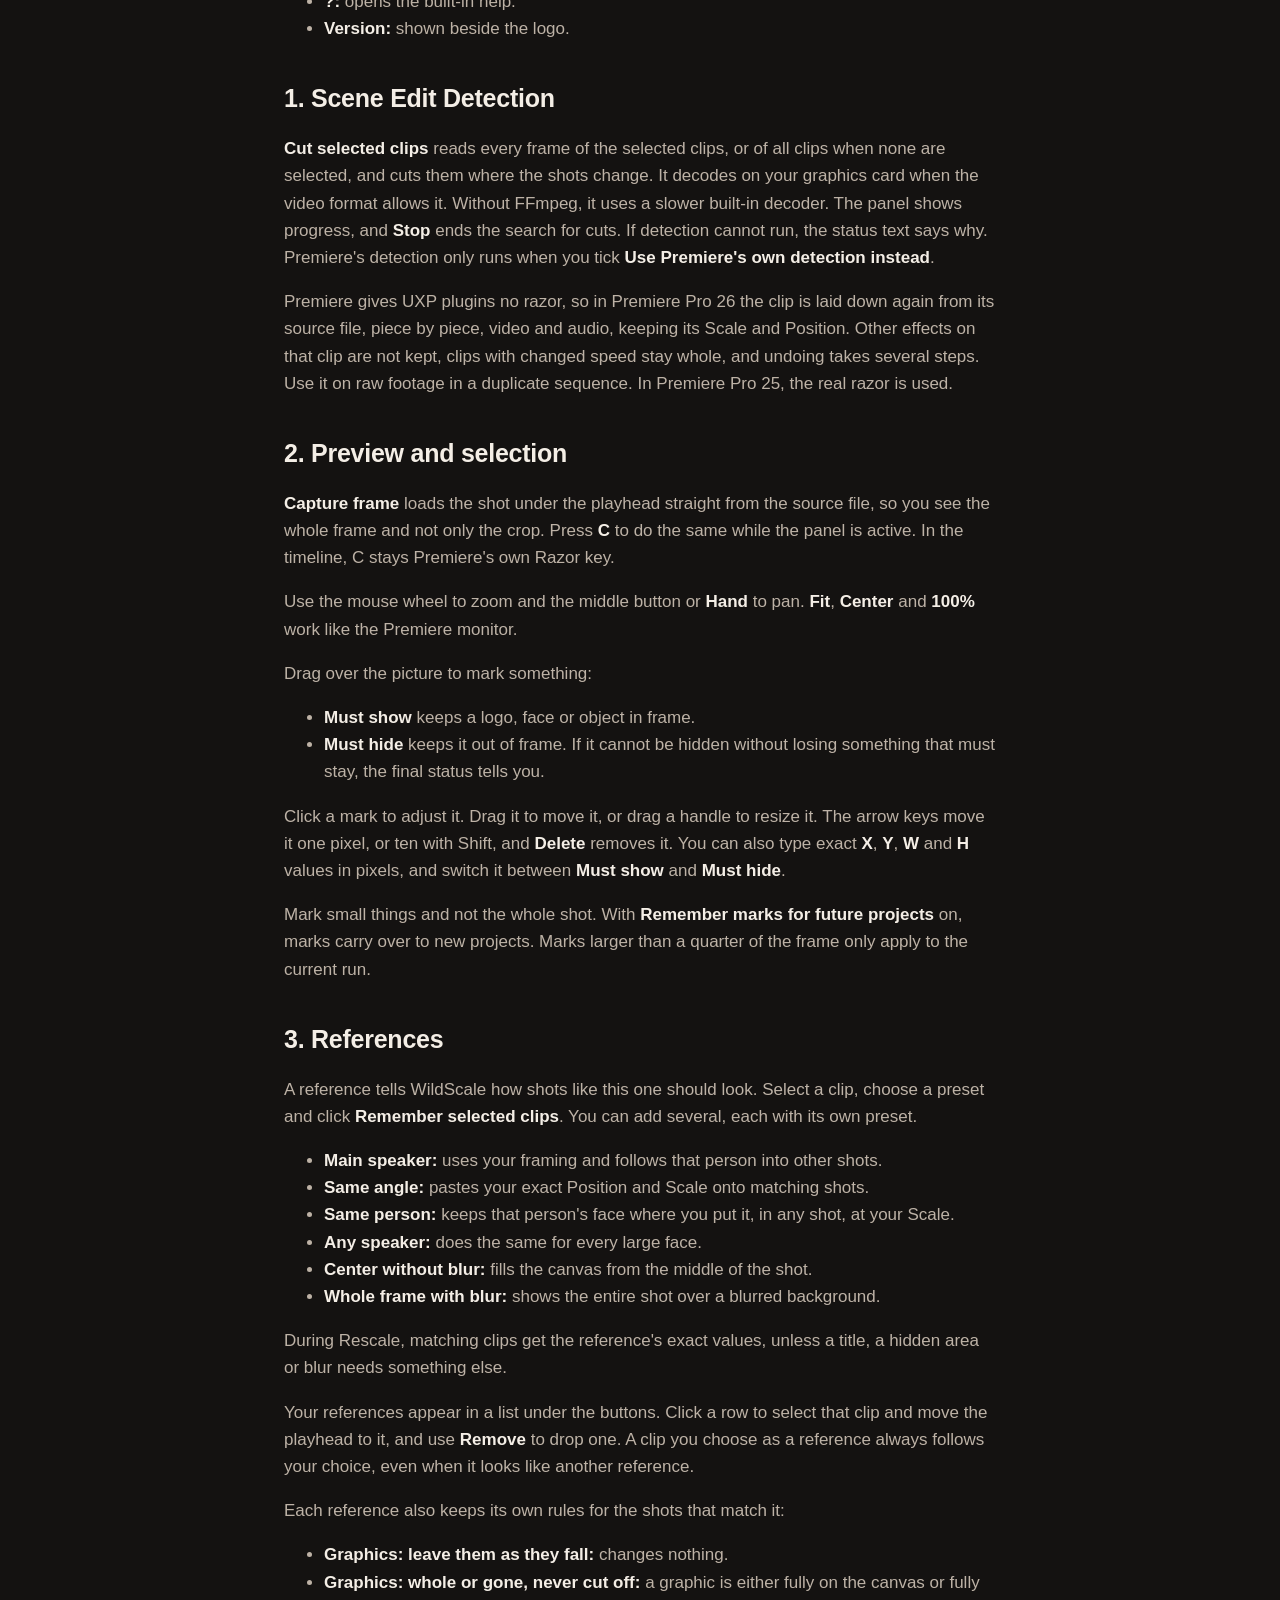
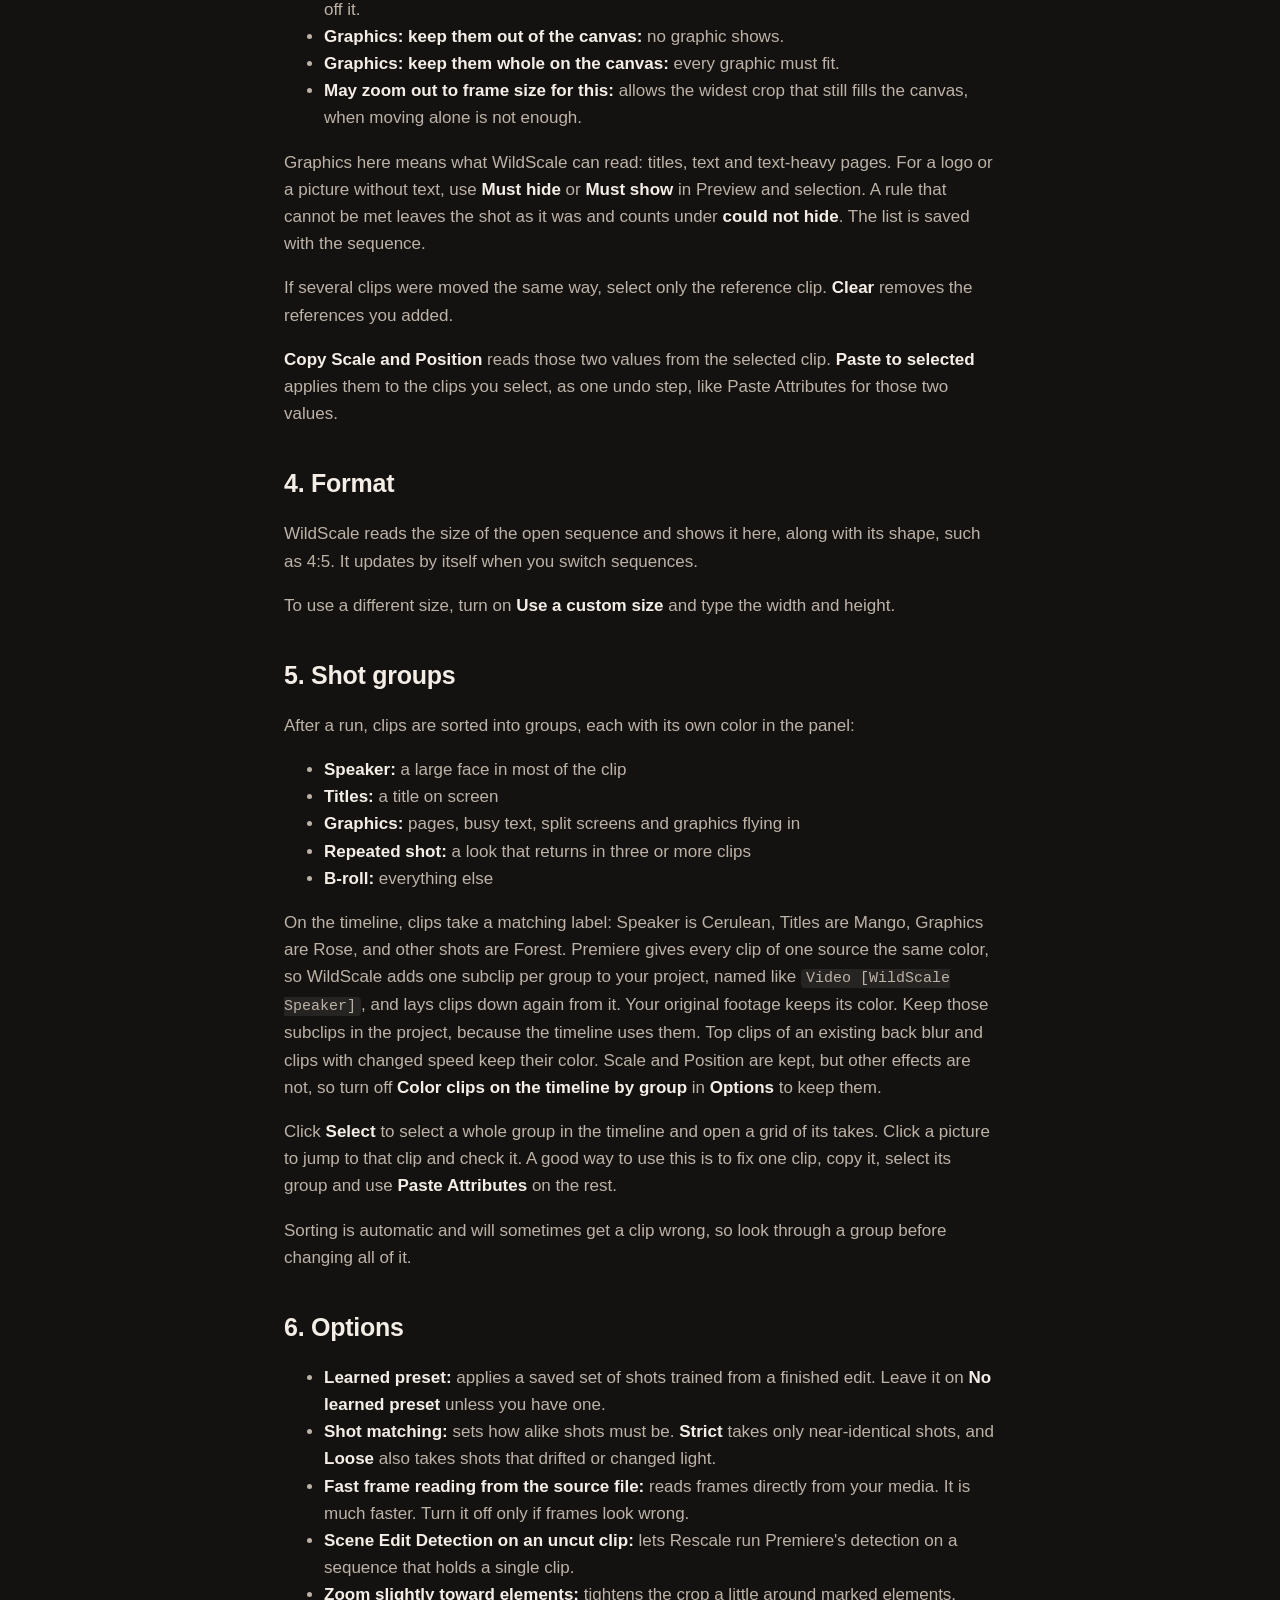
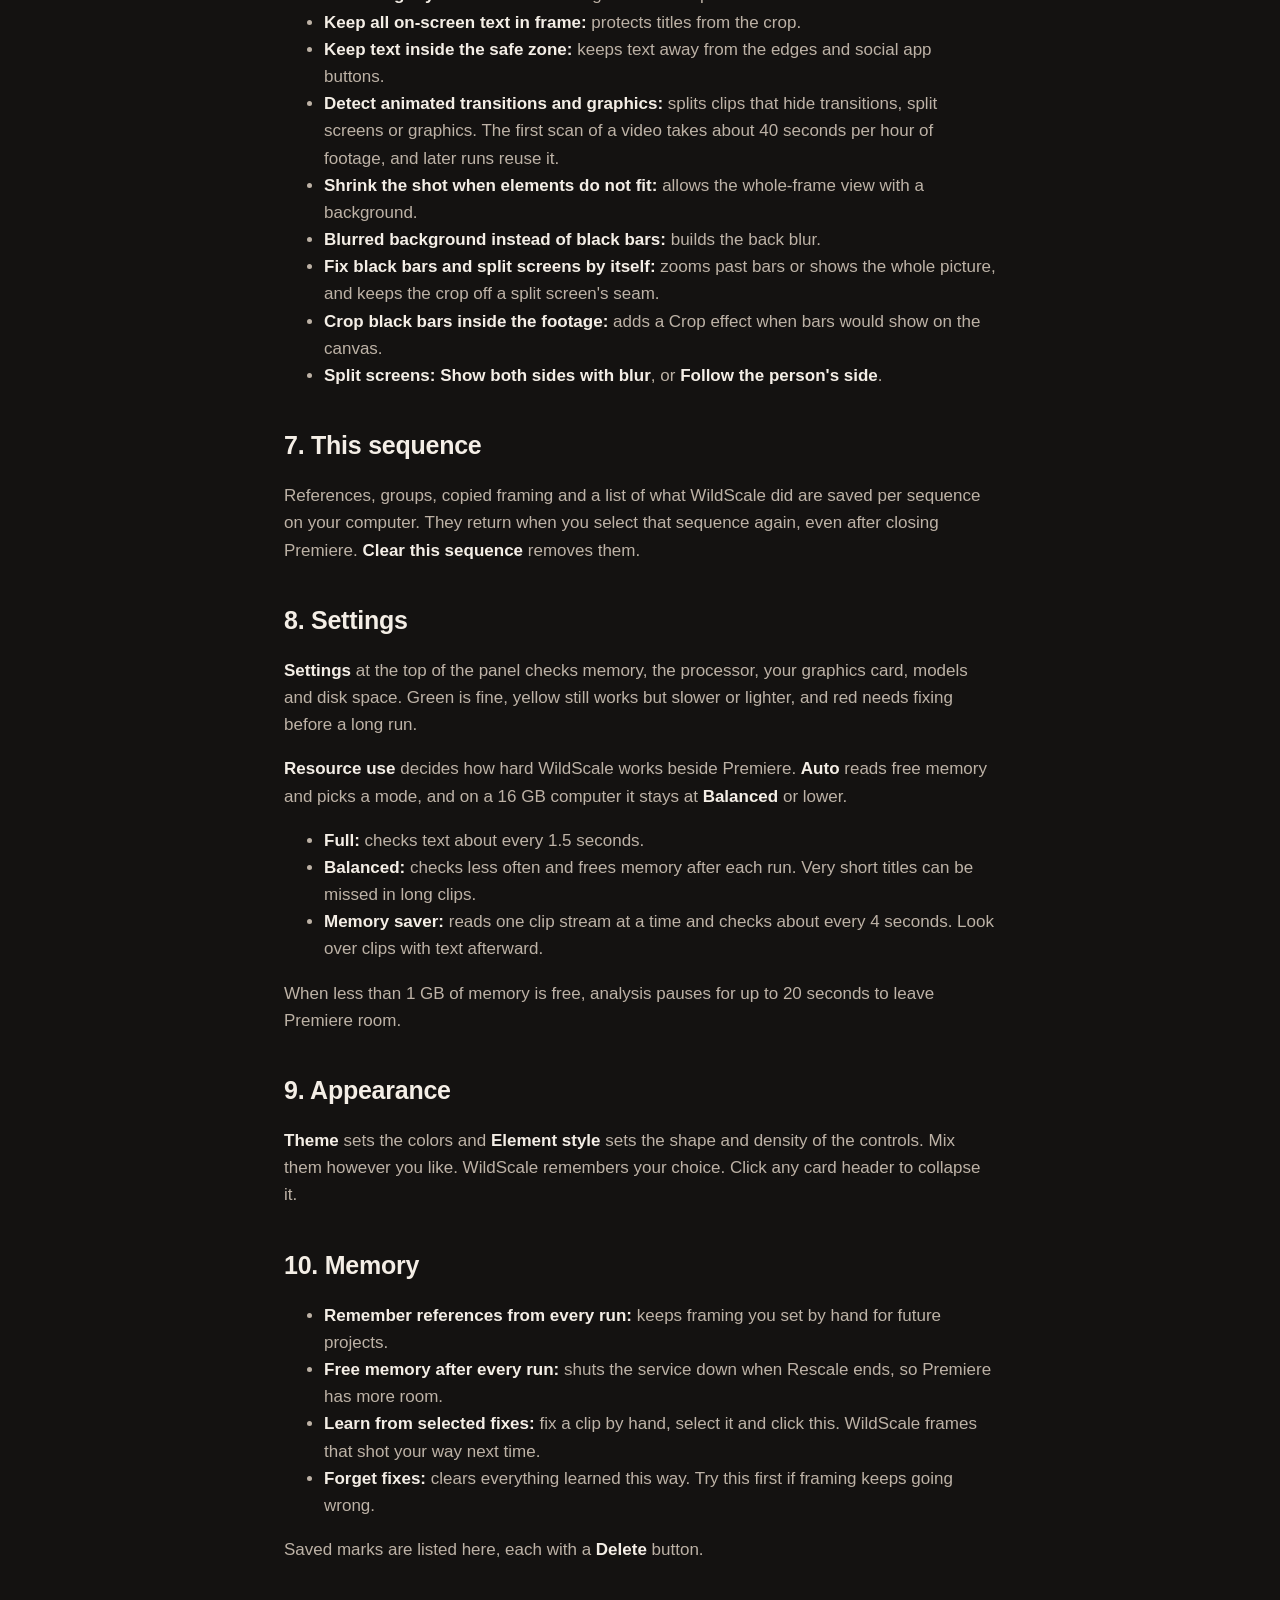
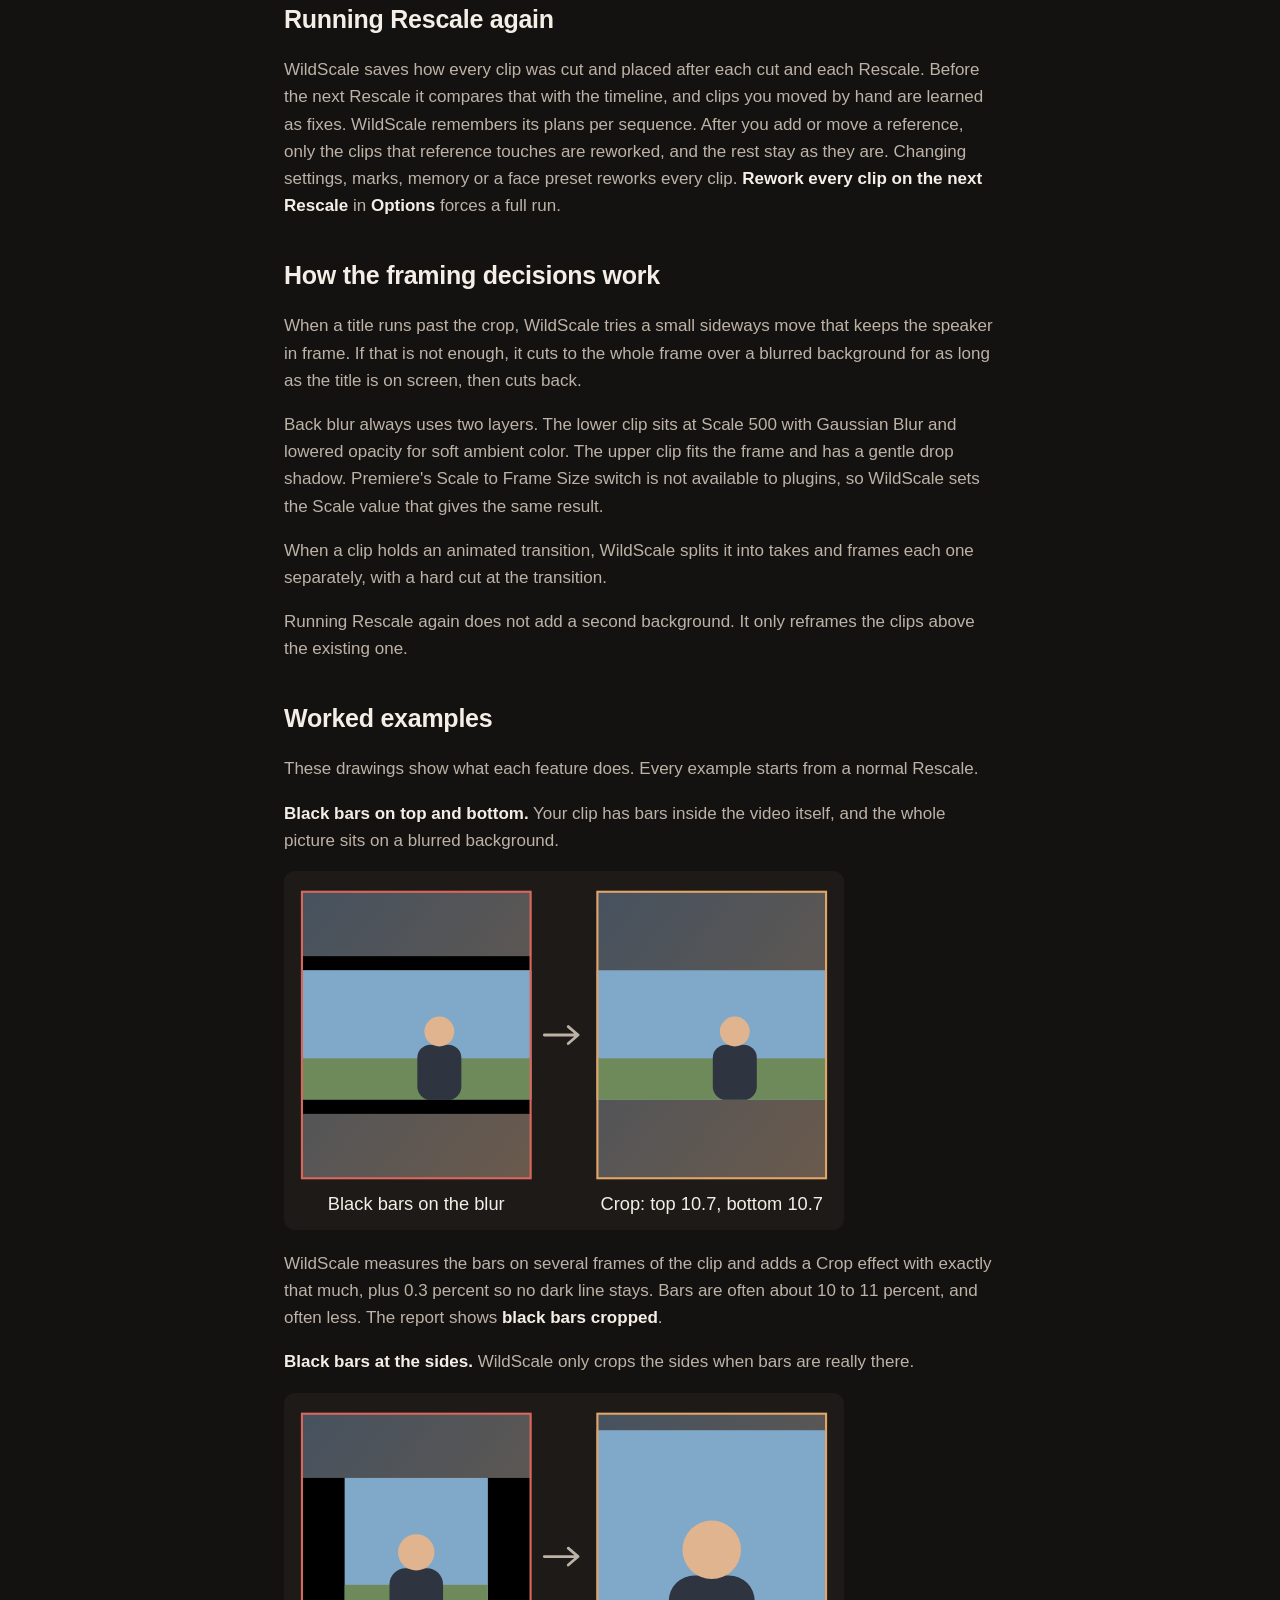
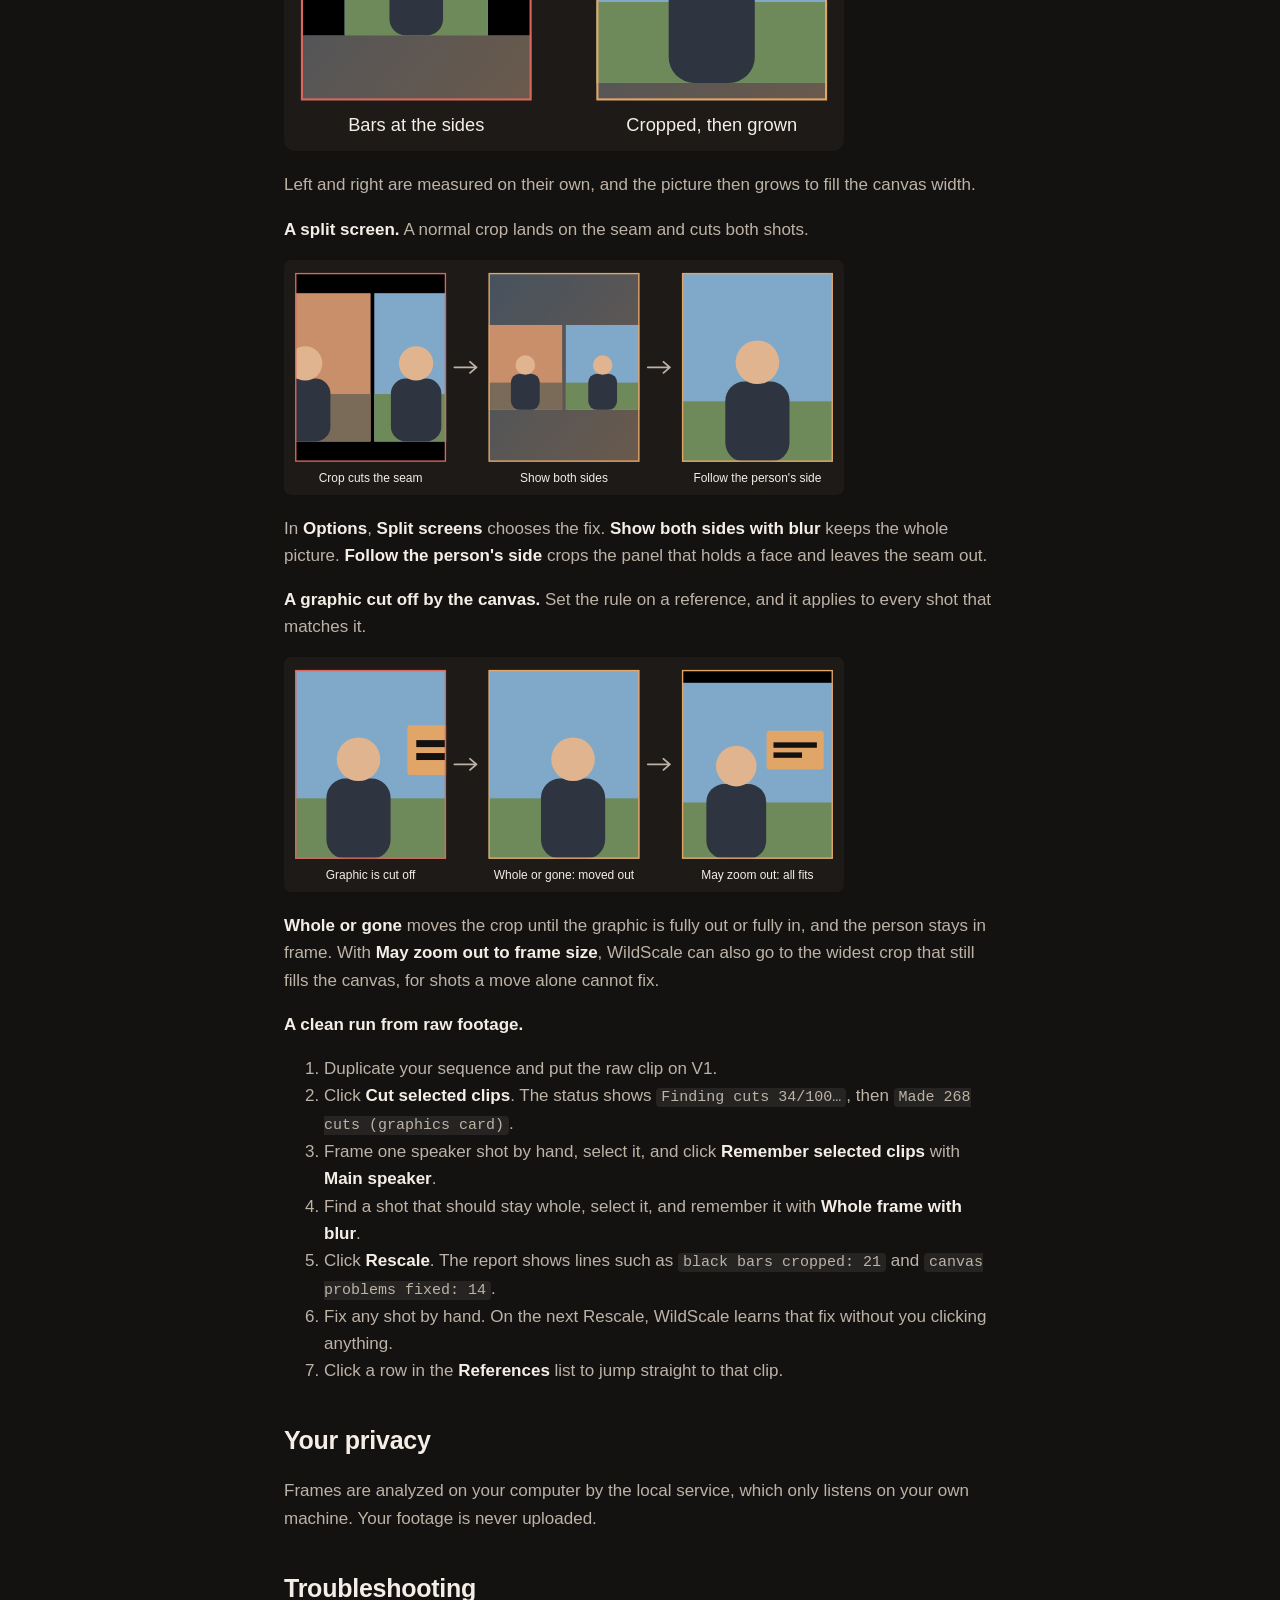
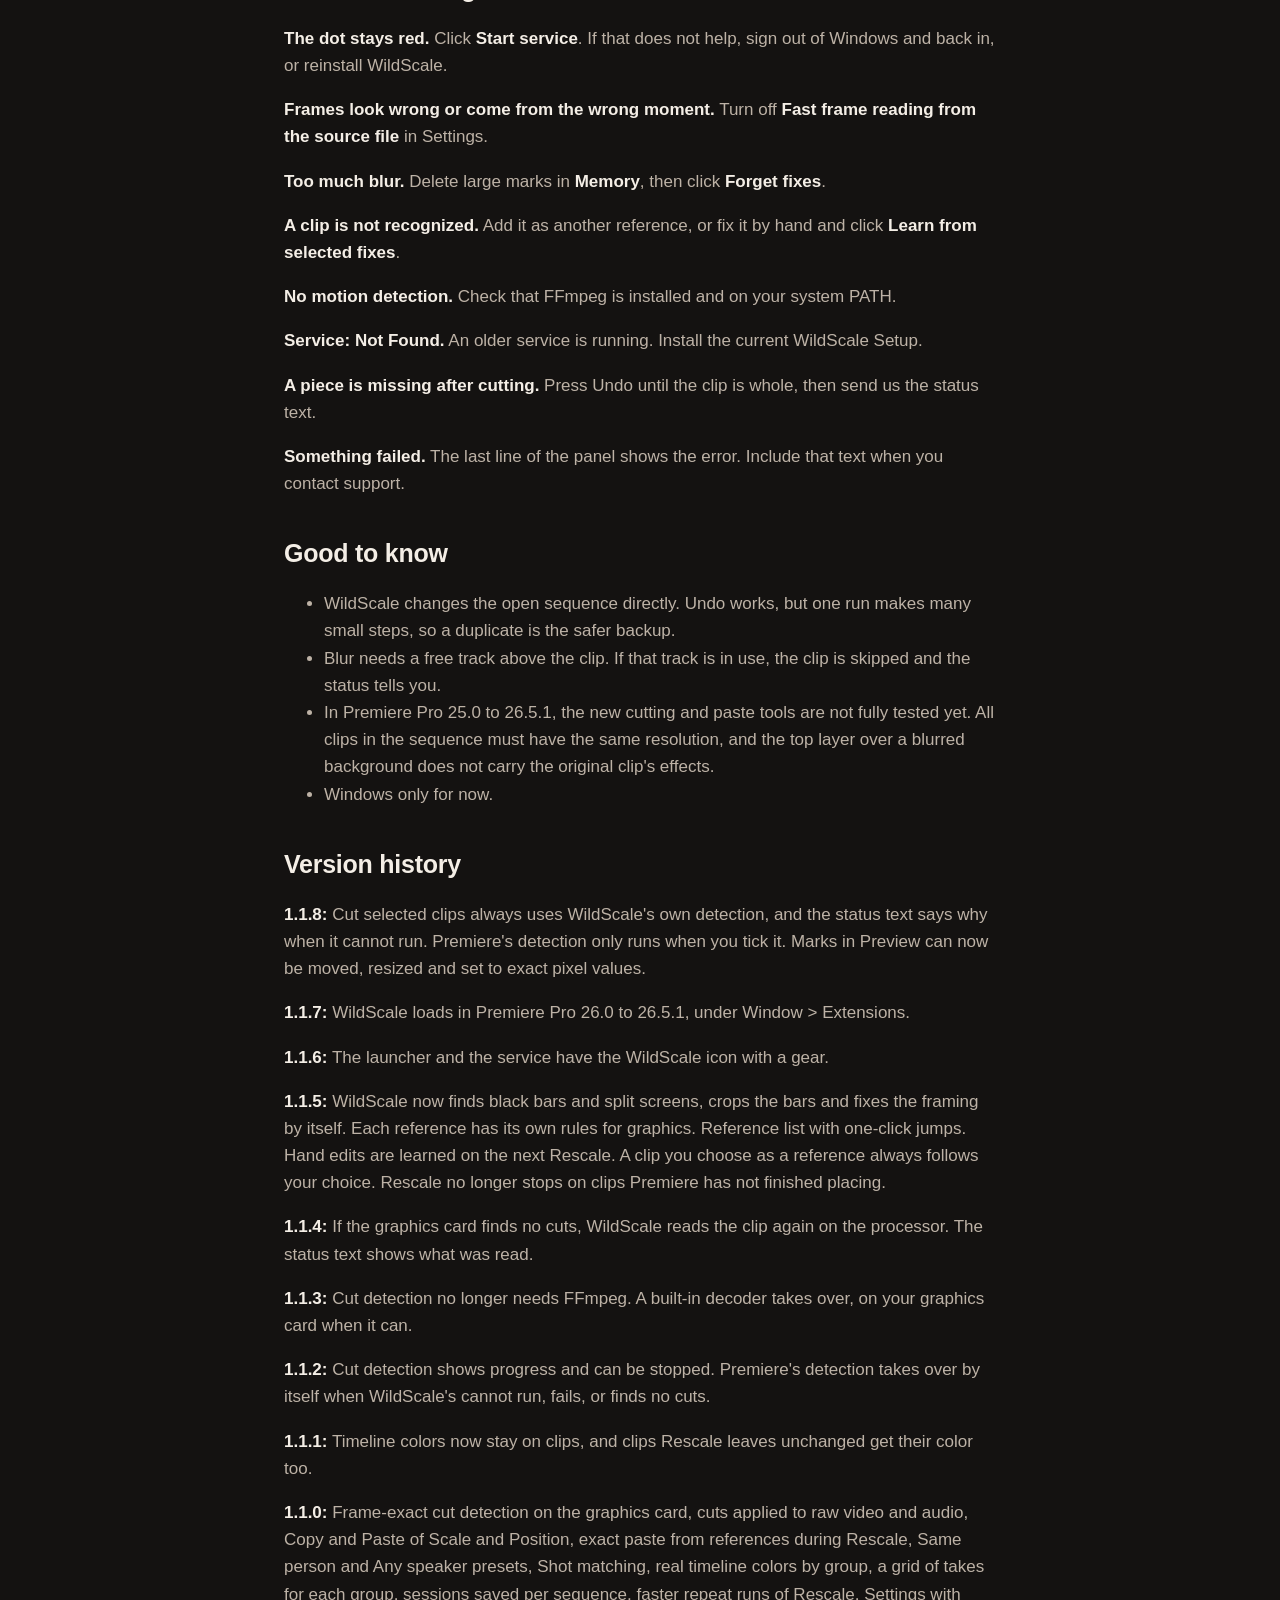
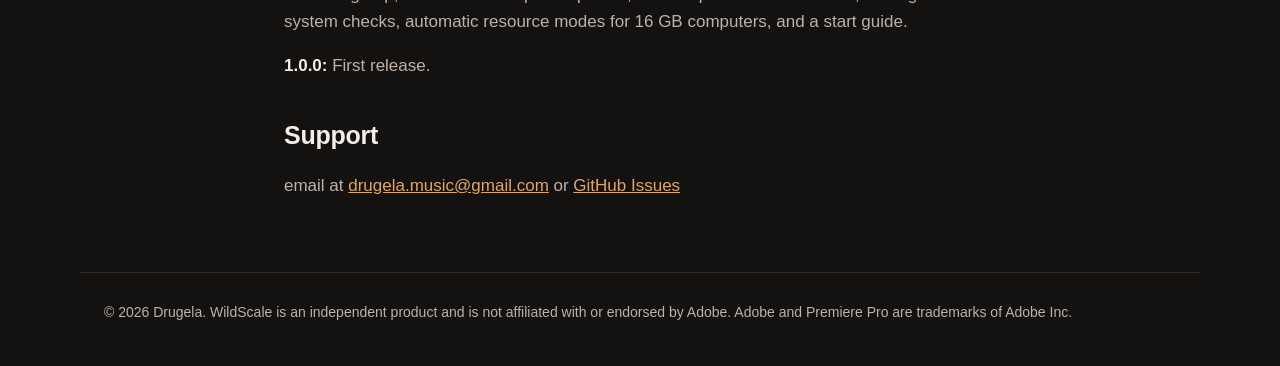
==== commit be96398c: "Update the site for WildScale 1.1.8 Co-Authored-By: Claude Opus 5.5 <noreply@anthropic.com>" ====
--- a/guide.html
+++ b/guide.html
@@ -4,7 +4,7 @@
 <head>
   <meta charset="utf-8" />
   <meta name="viewport" content="width=device-width, initial-scale=1" />
-  <title>WildScale 1.1.7 User Guide</title>
+  <title>WildScale 1.1.8 User Guide</title>
   <meta name="description" content="Everything in the WildScale panel, from install to troubleshooting." />
   <link rel="icon" type="image/png" href="assets/wildscale-icon.png" />
   <link rel="stylesheet" href="style.css" />
@@ -19,7 +19,7 @@
     </nav>
   </header>
   <main class="doc">
-<h1>WildScale 1.1.7 User Guide</h1>
+<h1>WildScale 1.1.8 User Guide</h1>
 <p>WildScale reframes a horizontal edit for vertical and social formats inside Adobe Premiere Pro. You frame a shot once, and it carries that framing through the rest of your timeline. This guide covers everything in the panel, from the first install to the odd problem you might run into.</p>
 <h2>What you need</h2>
 <ul>
@@ -31,7 +31,7 @@
 <p>A graphics card helps but is not required. WildScale uses it for text detection when it can, and uses the processor when it cannot. The top of the panel shows which one is active.</p>
 <h2>Installing</h2>
 <ol>
-<li>Run <code>WildScaleSetup-1.1.7.exe</code>. You do not need administrator rights.</li>
+<li>Run <code>WildScaleSetup-1.1.8.exe</code>. You do not need administrator rights.</li>
 <li>Restart Premiere Pro.</li>
 <li>Open the panel from the Window menu. In Premiere Pro 26.5.2 and later it is under UXP Plugins. In Premiere Pro 25.0 to 26.5.1 it is under Extensions.</li>
 </ol>
@@ -57,7 +57,7 @@
 <li><strong>Version:</strong> shown beside the logo.</li>
 </ul>
 <h2>1. Scene Edit Detection</h2>
-<p><strong>Cut selected clips</strong> reads every frame of the selected clips, or of all clips when none are selected, and cuts them where the shots change. It decodes on your graphics card when the video format allows it. Without FFmpeg, it uses a slower built-in decoder. When detection fails or no cuts are found, Premiere's own detection takes over by itself. The panel shows progress, and <strong>Stop</strong> ends the search for cuts. You can also choose Premiere from the start with <strong>Use Premiere's own detection instead</strong>.</p>
+<p><strong>Cut selected clips</strong> reads every frame of the selected clips, or of all clips when none are selected, and cuts them where the shots change. It decodes on your graphics card when the video format allows it. Without FFmpeg, it uses a slower built-in decoder. The panel shows progress, and <strong>Stop</strong> ends the search for cuts. If detection cannot run, the status text says why. Premiere's detection only runs when you tick <strong>Use Premiere's own detection instead</strong>.</p>
 <p>Premiere gives UXP plugins no razor, so in Premiere Pro 26 the clip is laid down again from its source file, piece by piece, video and audio, keeping its Scale and Position. Other effects on that clip are not kept, clips with changed speed stay whole, and undoing takes several steps. Use it on raw footage in a duplicate sequence. In Premiere Pro 25, the real razor is used.</p>
 <h2>2. Preview and selection</h2>
 <p><strong>Capture frame</strong> loads the shot under the playhead straight from the source file, so you see the whole frame and not only the crop. Press <strong>C</strong> to do the same while the panel is active. In the timeline, C stays Premiere's own Razor key.</p>
@@ -67,6 +67,7 @@
 <li><strong>Must show</strong> keeps a logo, face or object in frame.</li>
 <li><strong>Must hide</strong> keeps it out of frame. If it cannot be hidden without losing something that must stay, the final status tells you.</li>
 </ul>
+<p>Click a mark to adjust it. Drag it to move it, or drag a handle to resize it. The arrow keys move it one pixel, or ten with Shift, and <strong>Delete</strong> removes it. You can also type exact <strong>X</strong>, <strong>Y</strong>, <strong>W</strong> and <strong>H</strong> values in pixels, and switch it between <strong>Must show</strong> and <strong>Must hide</strong>.</p>
 <p>Mark small things and not the whole shot. With <strong>Remember marks for future projects</strong> on, marks carry over to new projects. Marks larger than a quarter of the frame only apply to the current run.</p>
 <h2>3. References</h2>
 <p>A reference tells WildScale how shots like this one should look. Select a clip, choose a preset and click <strong>Remember selected clips</strong>. You can add several, each with its own preset.</p>
@@ -193,18 +194,7 @@
 <li>Windows only for now.</li>
 </ul>
 <h2>Version history</h2>
-<p><strong>1.1.7:</strong> WildScale loads in Premiere Pro 26.0 to 26.5.1, under Window &gt; Extensions.</p>
-<p><strong>1.1.6:</strong> The launcher and the service have the WildScale icon with a gear.</p>
-<p><strong>1.1.5:</strong> WildScale now finds black bars and split screens, crops the bars and fixes the framing by itself. Each reference has its own rules for graphics. Reference list with one-click jumps. Hand edits are learned on the next Rescale. A clip you choose as a reference always follows your choice. Rescale no longer stops on clips Premiere has not finished placing.</p>
-<p><strong>1.1.4:</strong> If the graphics card finds no cuts, WildScale reads the clip again on the processor. The status text shows what was read.</p>
-<p><strong>1.1.3:</strong> Cut detection no longer needs FFmpeg. A built-in decoder takes over, on your graphics card when it can.</p>
-<p><strong>1.1.2:</strong> Cut detection shows progress and can be stopped. Premiere's detection takes over by itself when WildScale's cannot run, fails, or finds no cuts.</p>
-<p><strong>1.1.7:</strong> WildScale loads in Premiere Pro 26.0 to 26.5.1, under Window &gt; Extensions.</p>
-<p><strong>1.1.6:</strong> The launcher and the service have the WildScale icon with a gear.</p>
-<p><strong>1.1.5:</strong> WildScale now finds black bars and split screens, crops the bars and fixes the framing by itself. Each reference has its own rules for graphics. Reference list with one-click jumps. Hand edits are learned on the next Rescale. A clip you choose as a reference always follows your choice. Rescale no longer stops on clips Premiere has not finished placing.</p>
-<p><strong>1.1.4:</strong> If the graphics card finds no cuts, WildScale reads the clip again on the processor. The status text shows what was read.</p>
-<p><strong>1.1.3:</strong> Cut detection no longer needs FFmpeg. A built-in decoder takes over, on your graphics card when it can.</p>
-<p><strong>1.1.2:</strong> Cut detection shows progress and can be stopped. Premiere's detection takes over by itself when WildScale's cannot run, fails, or finds no cuts.</p>
+<p><strong>1.1.8:</strong> Cut selected clips always uses WildScale's own detection, and the status text says why when it cannot run. Premiere's detection only runs when you tick it. Marks in Preview can now be moved, resized and set to exact pixel values.</p>
 <p><strong>1.1.7:</strong> WildScale loads in Premiere Pro 26.0 to 26.5.1, under Window &gt; Extensions.</p>
 <p><strong>1.1.6:</strong> The launcher and the service have the WildScale icon with a gear.</p>
 <p><strong>1.1.5:</strong> WildScale now finds black bars and split screens, crops the bars and fixes the framing by itself. Each reference has its own rules for graphics. Reference list with one-click jumps. Hand edits are learned on the next Rescale. A clip you choose as a reference always follows your choice. Rescale no longer stops on clips Premiere has not finished placing.</p>
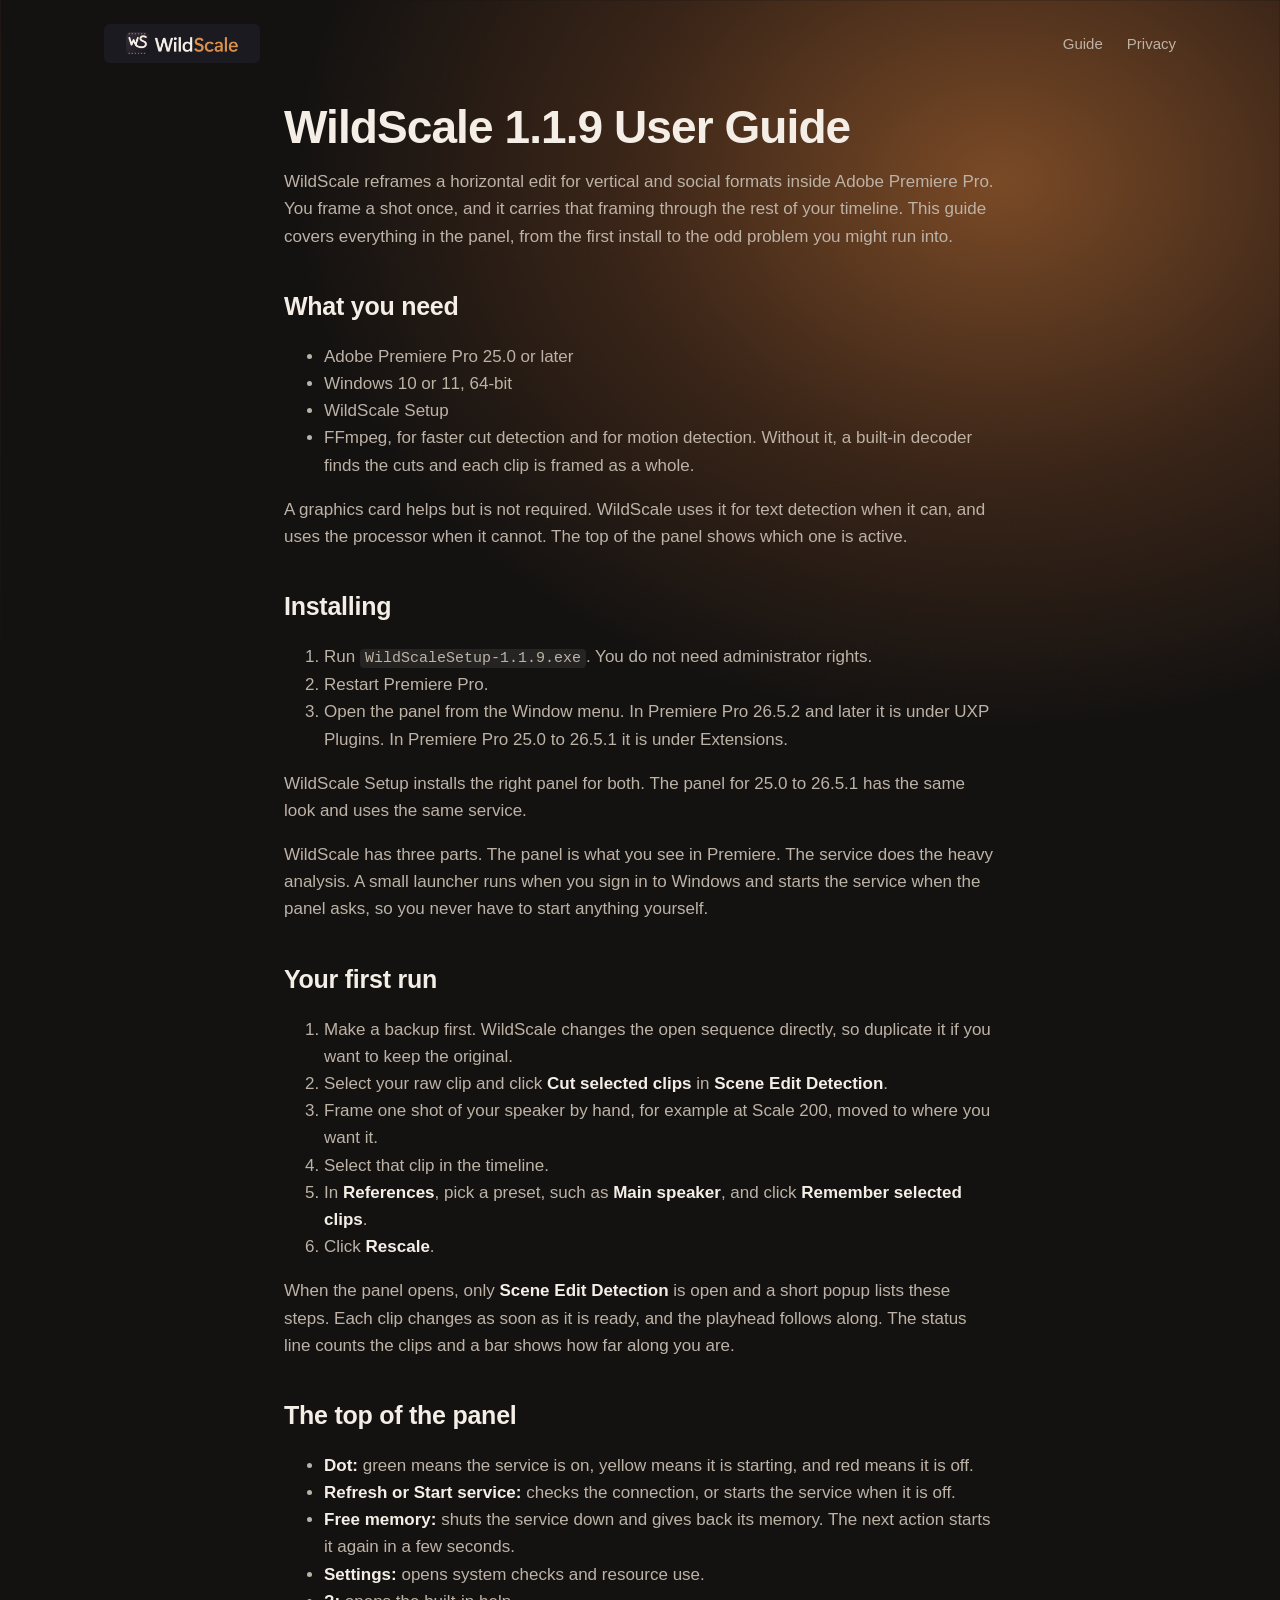
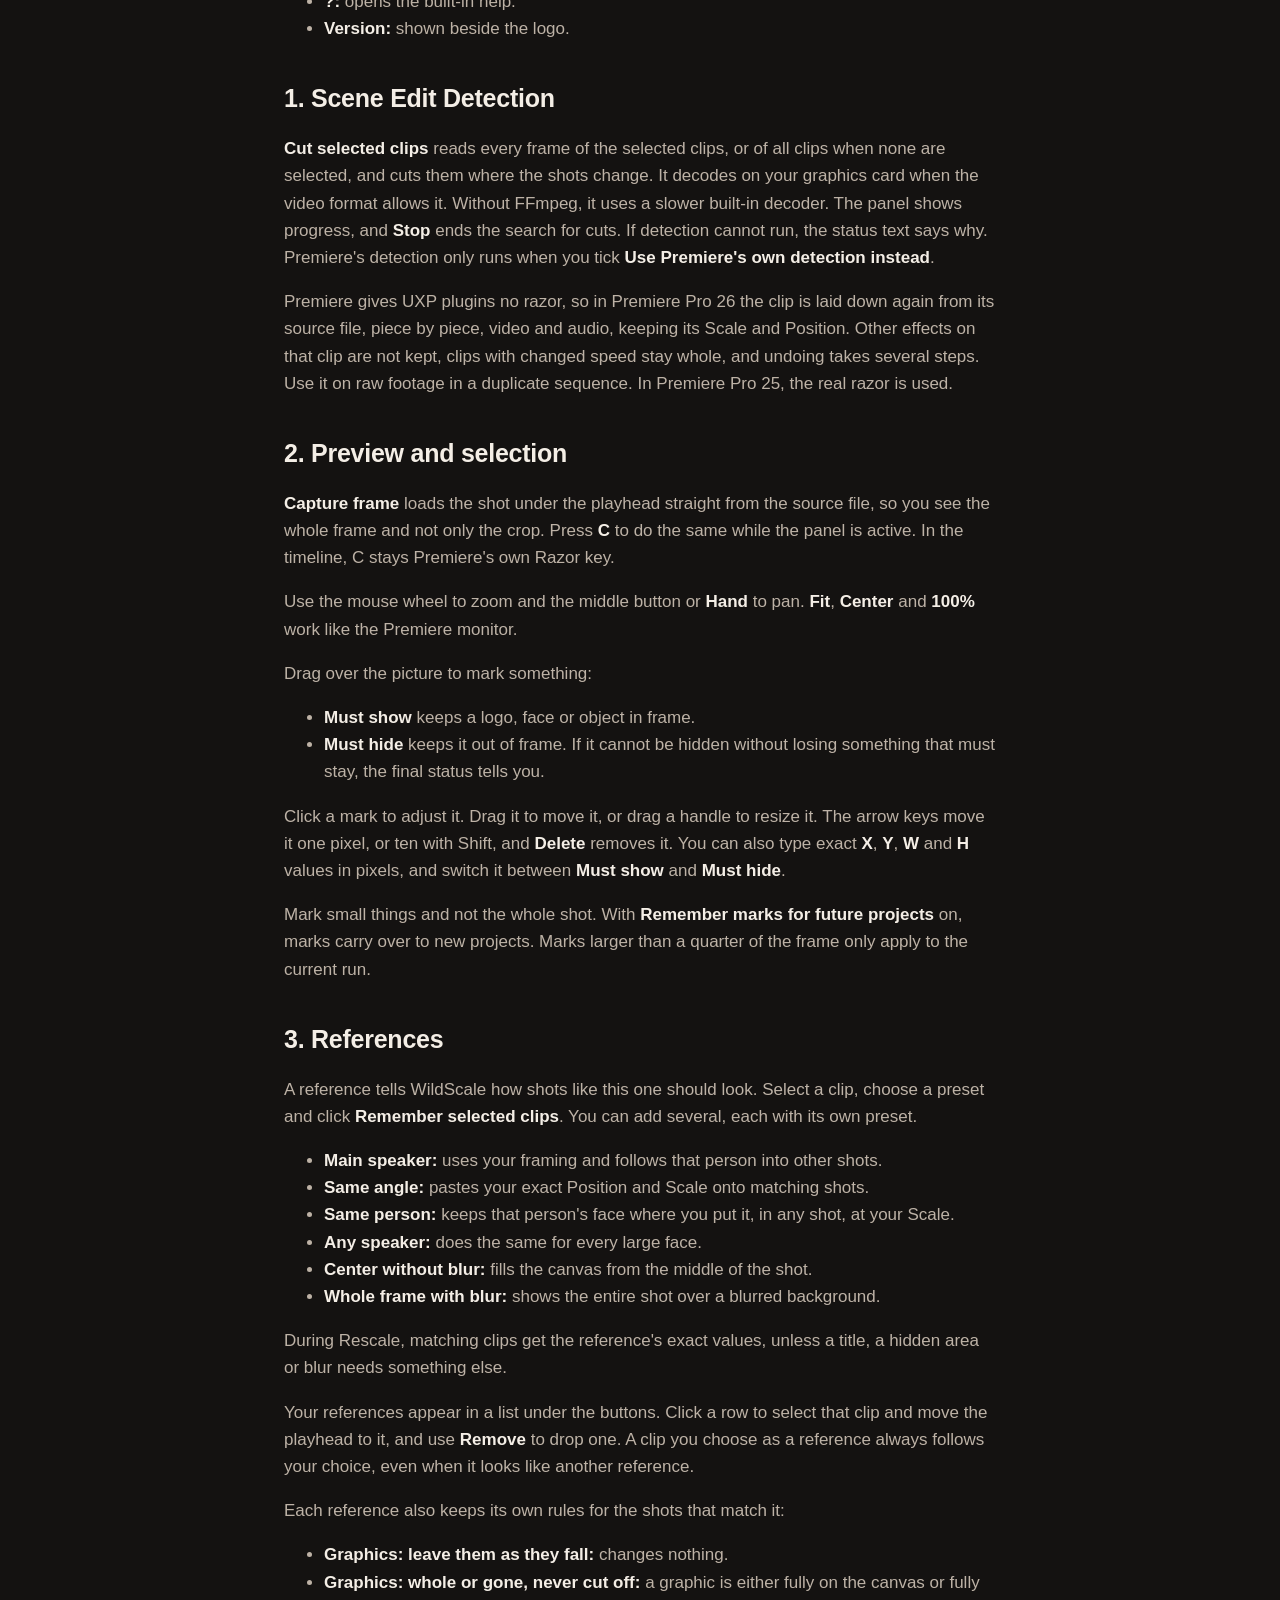
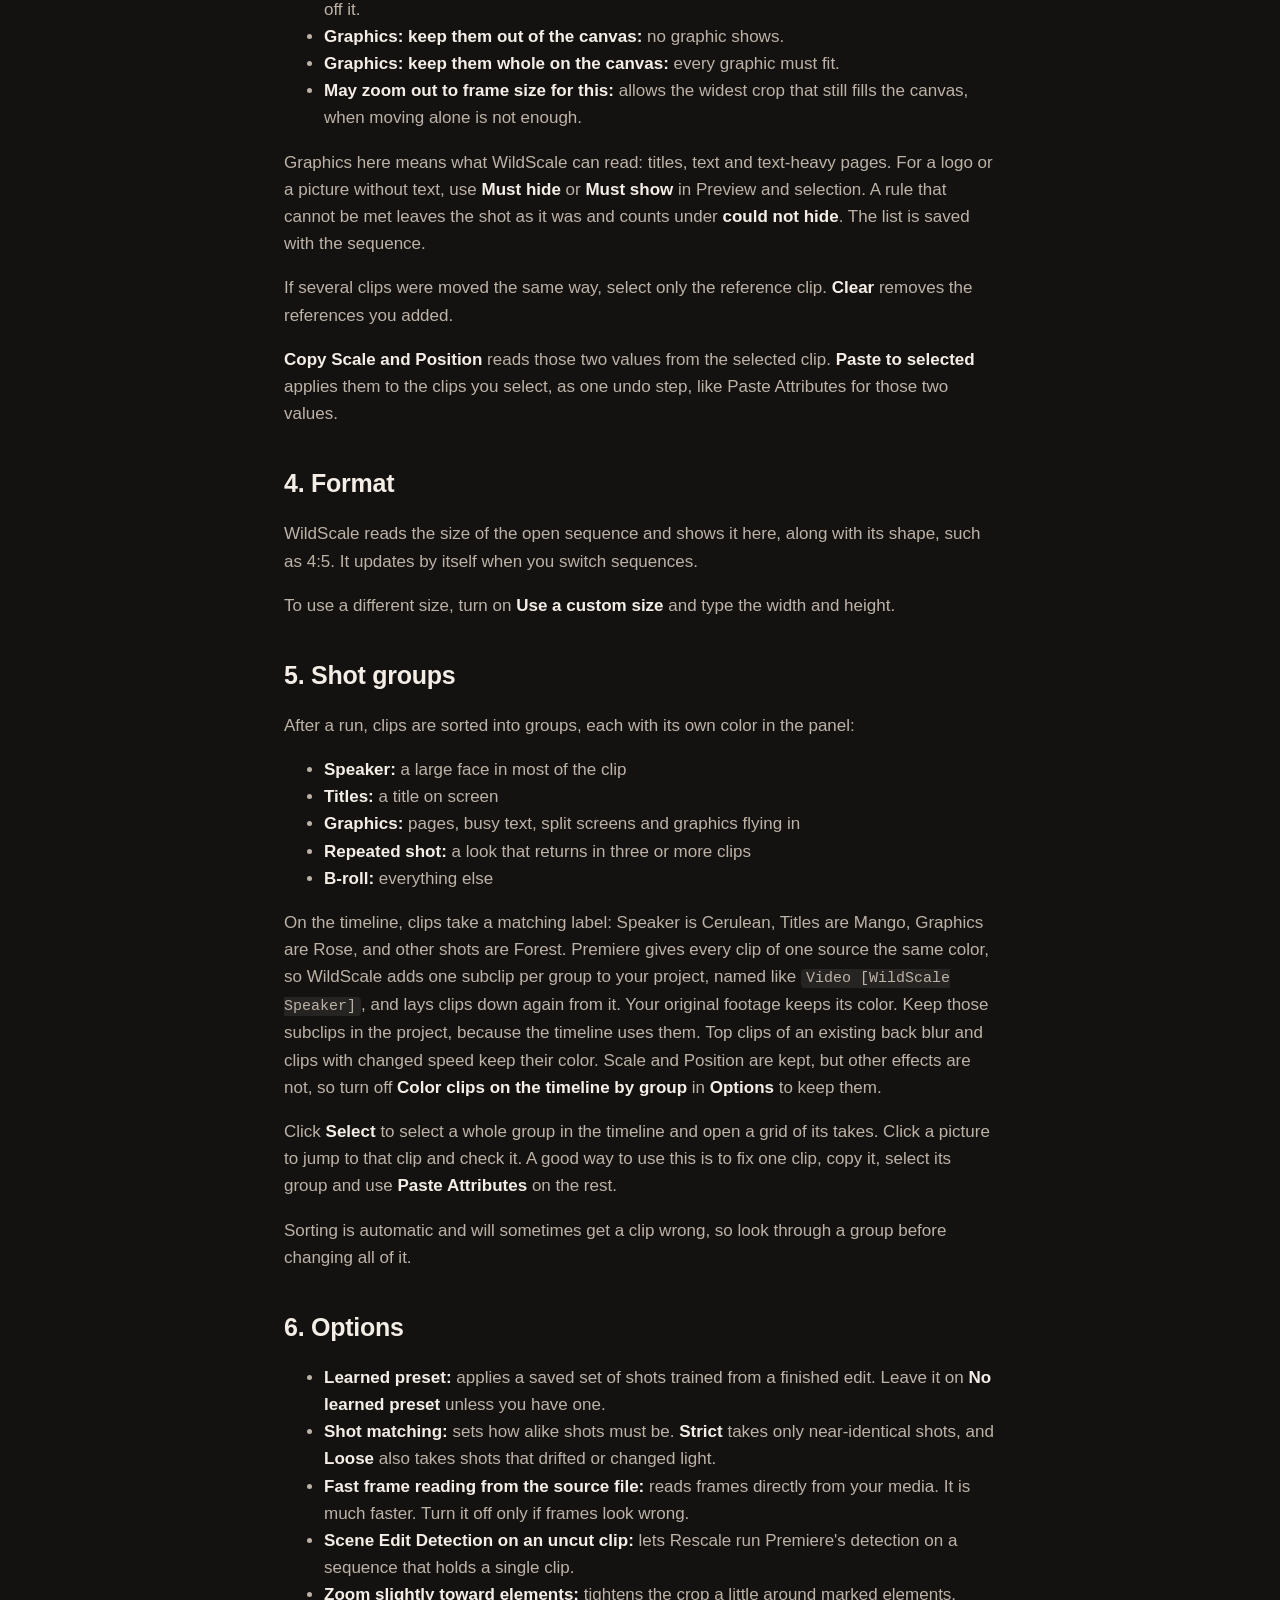
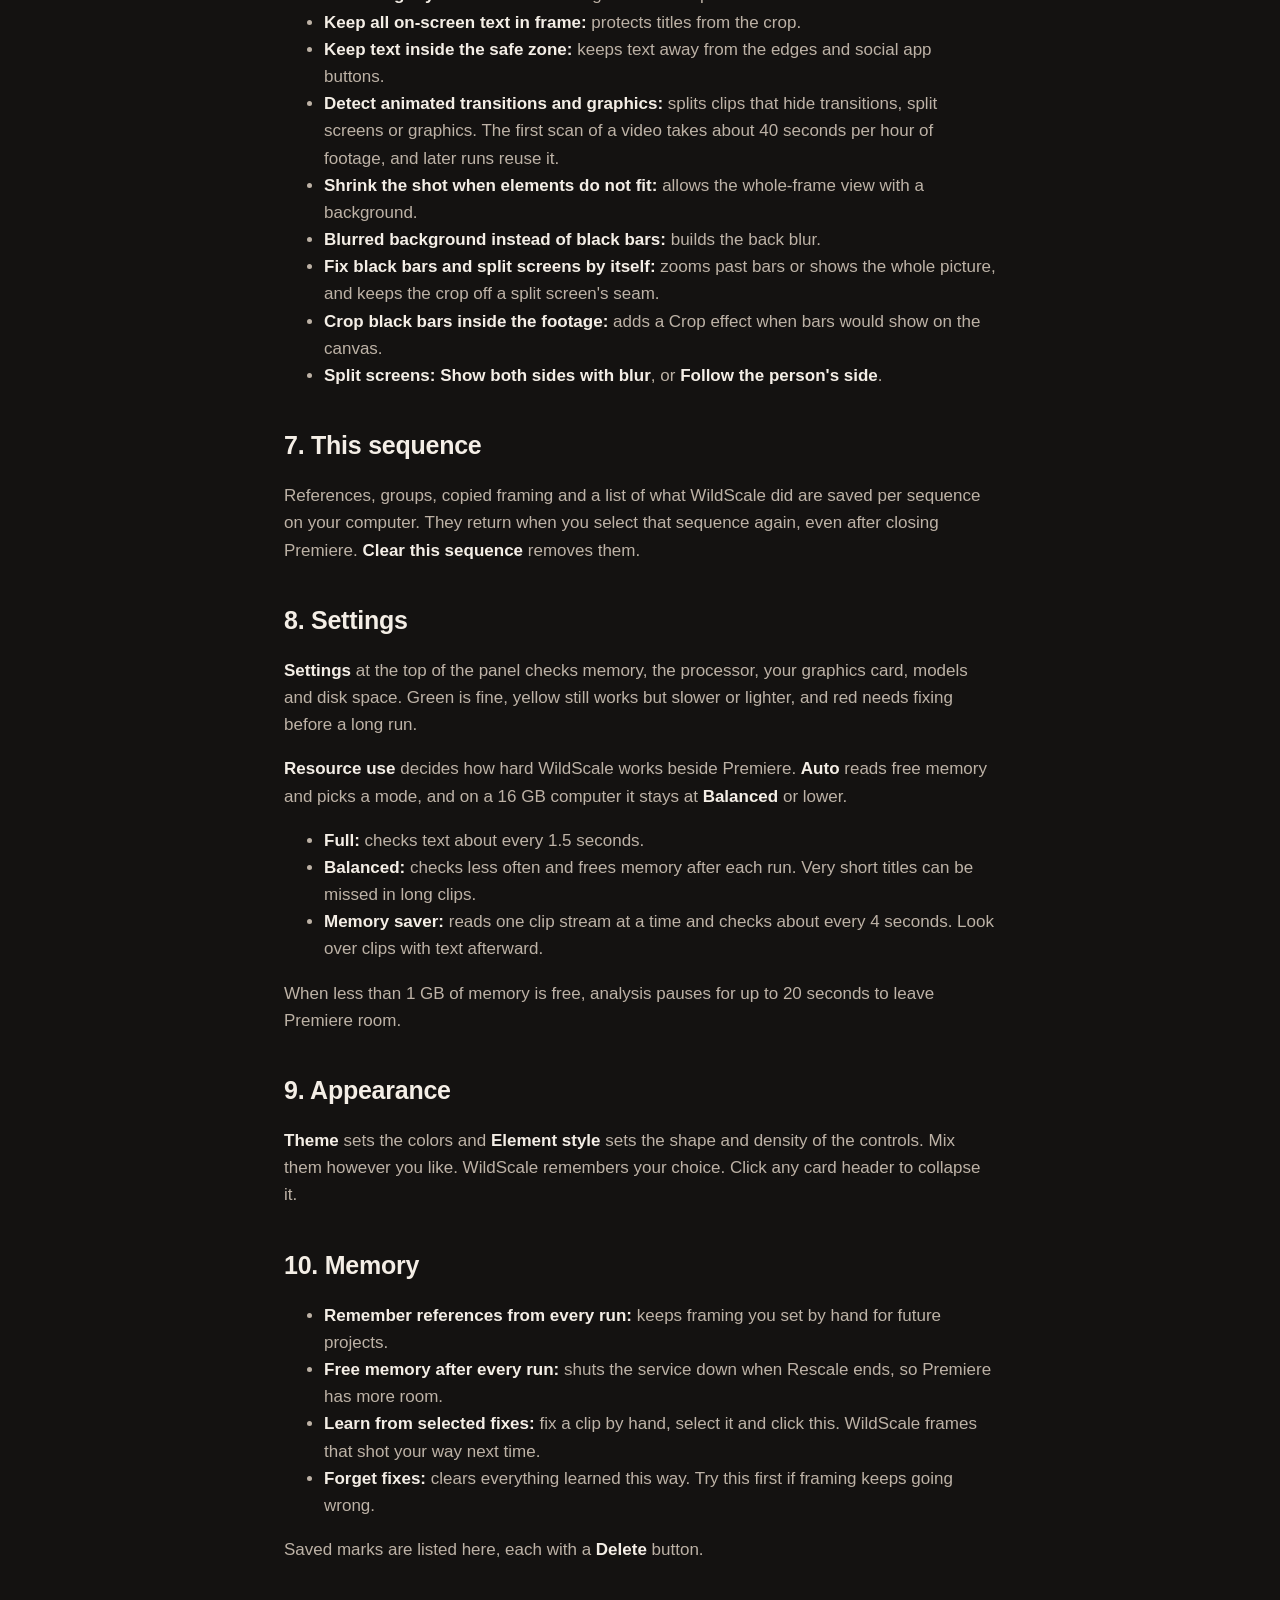
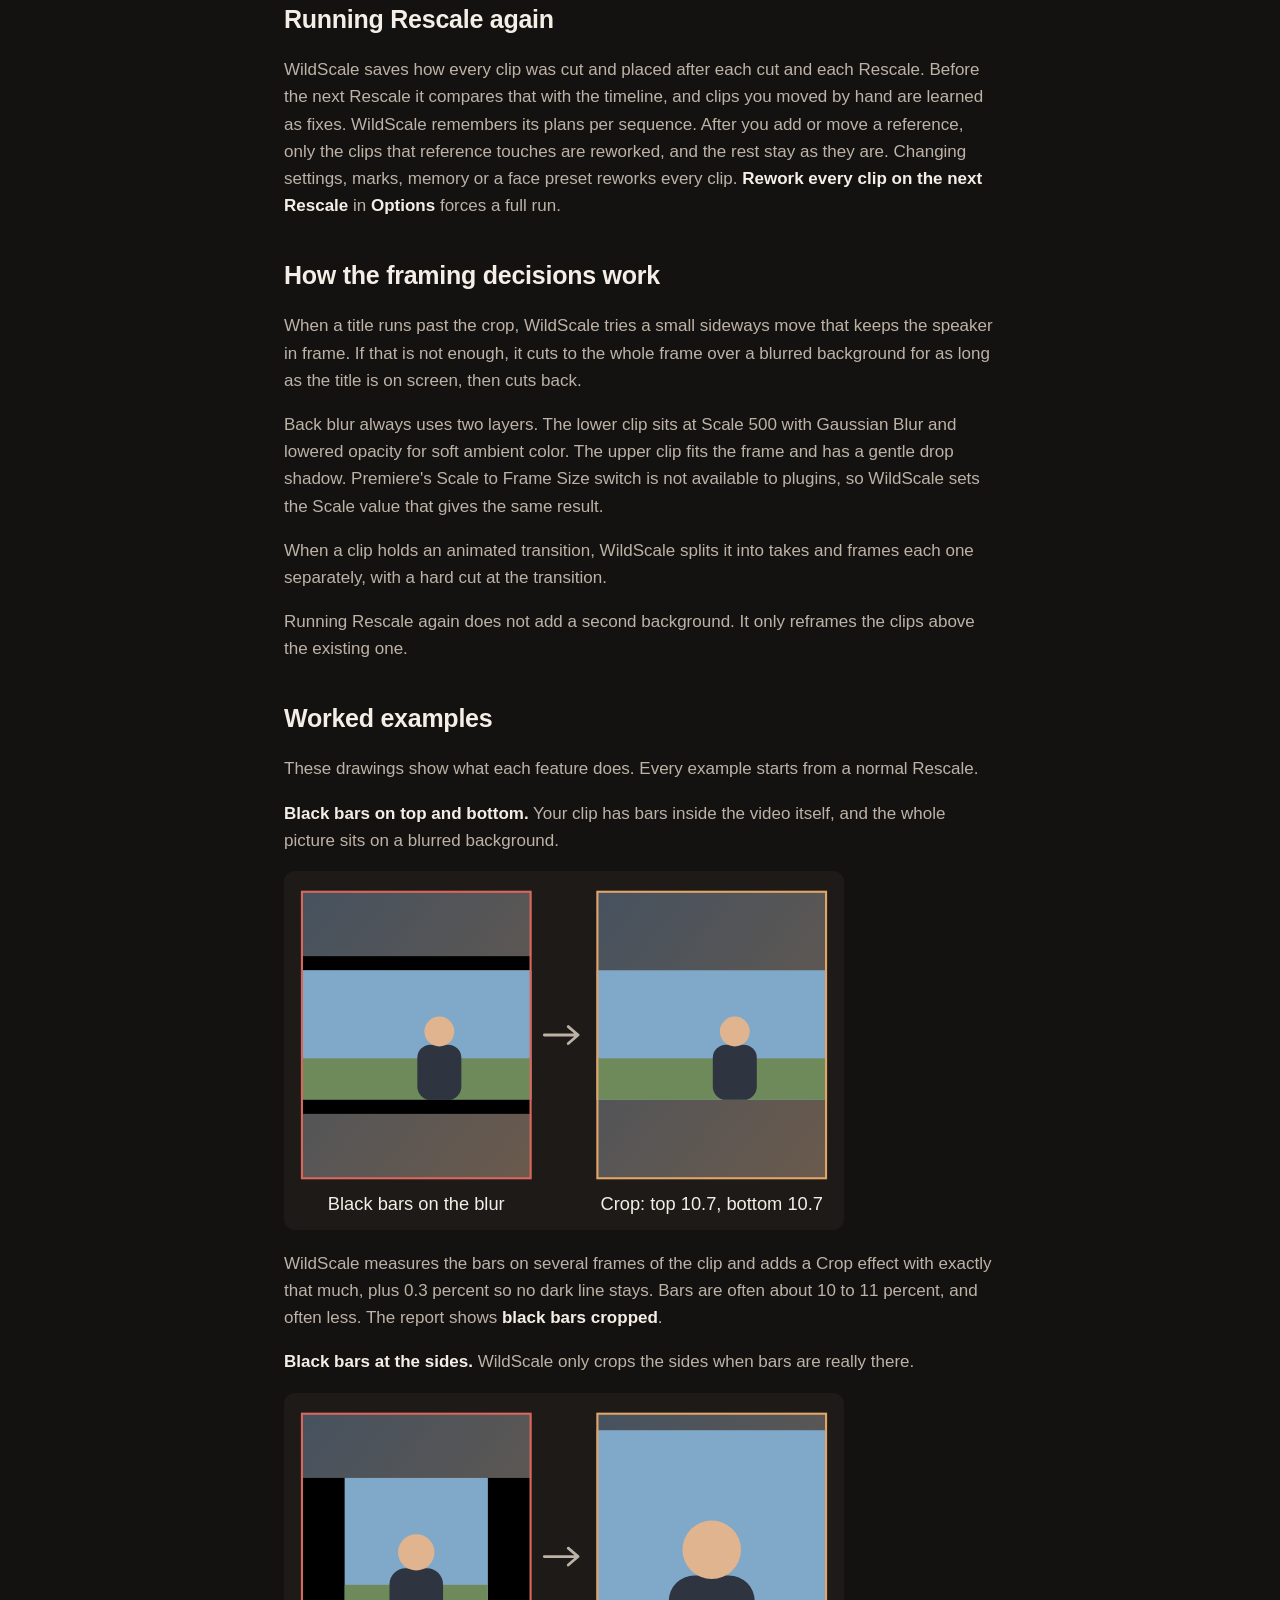
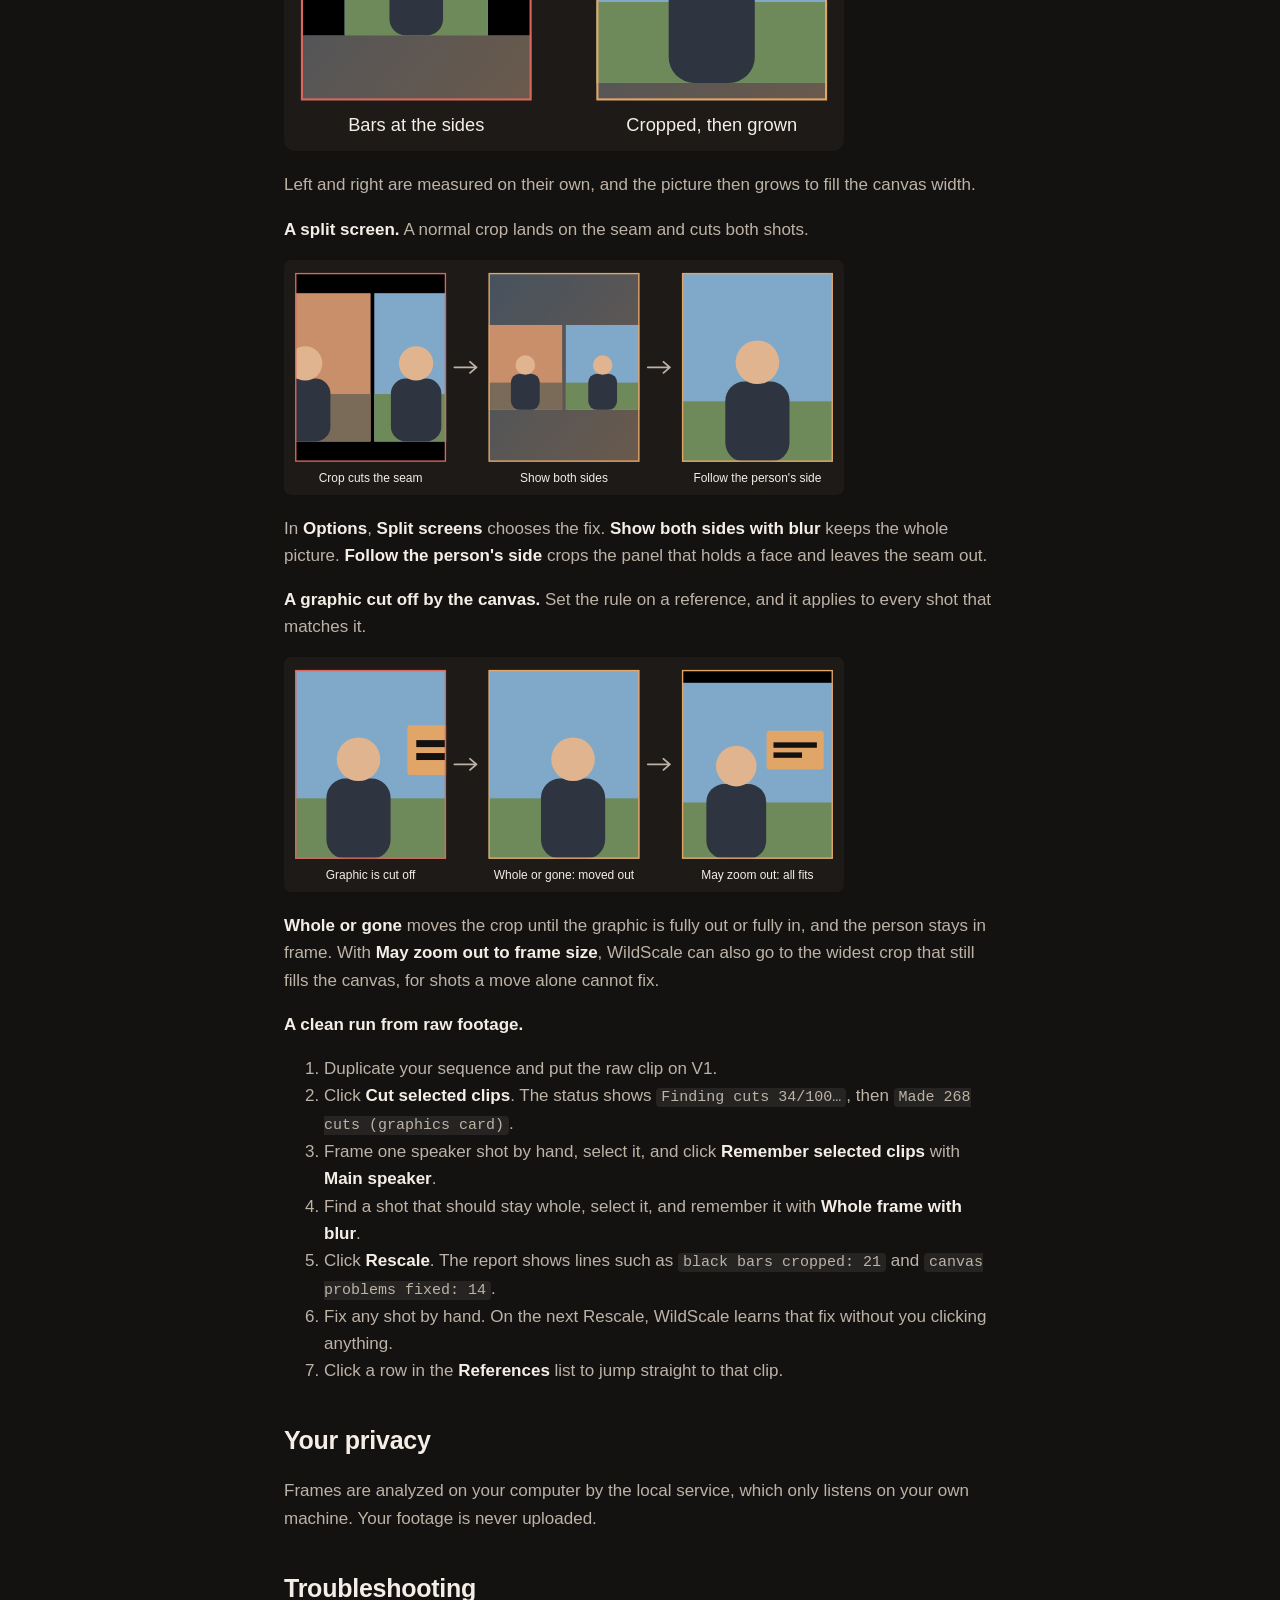
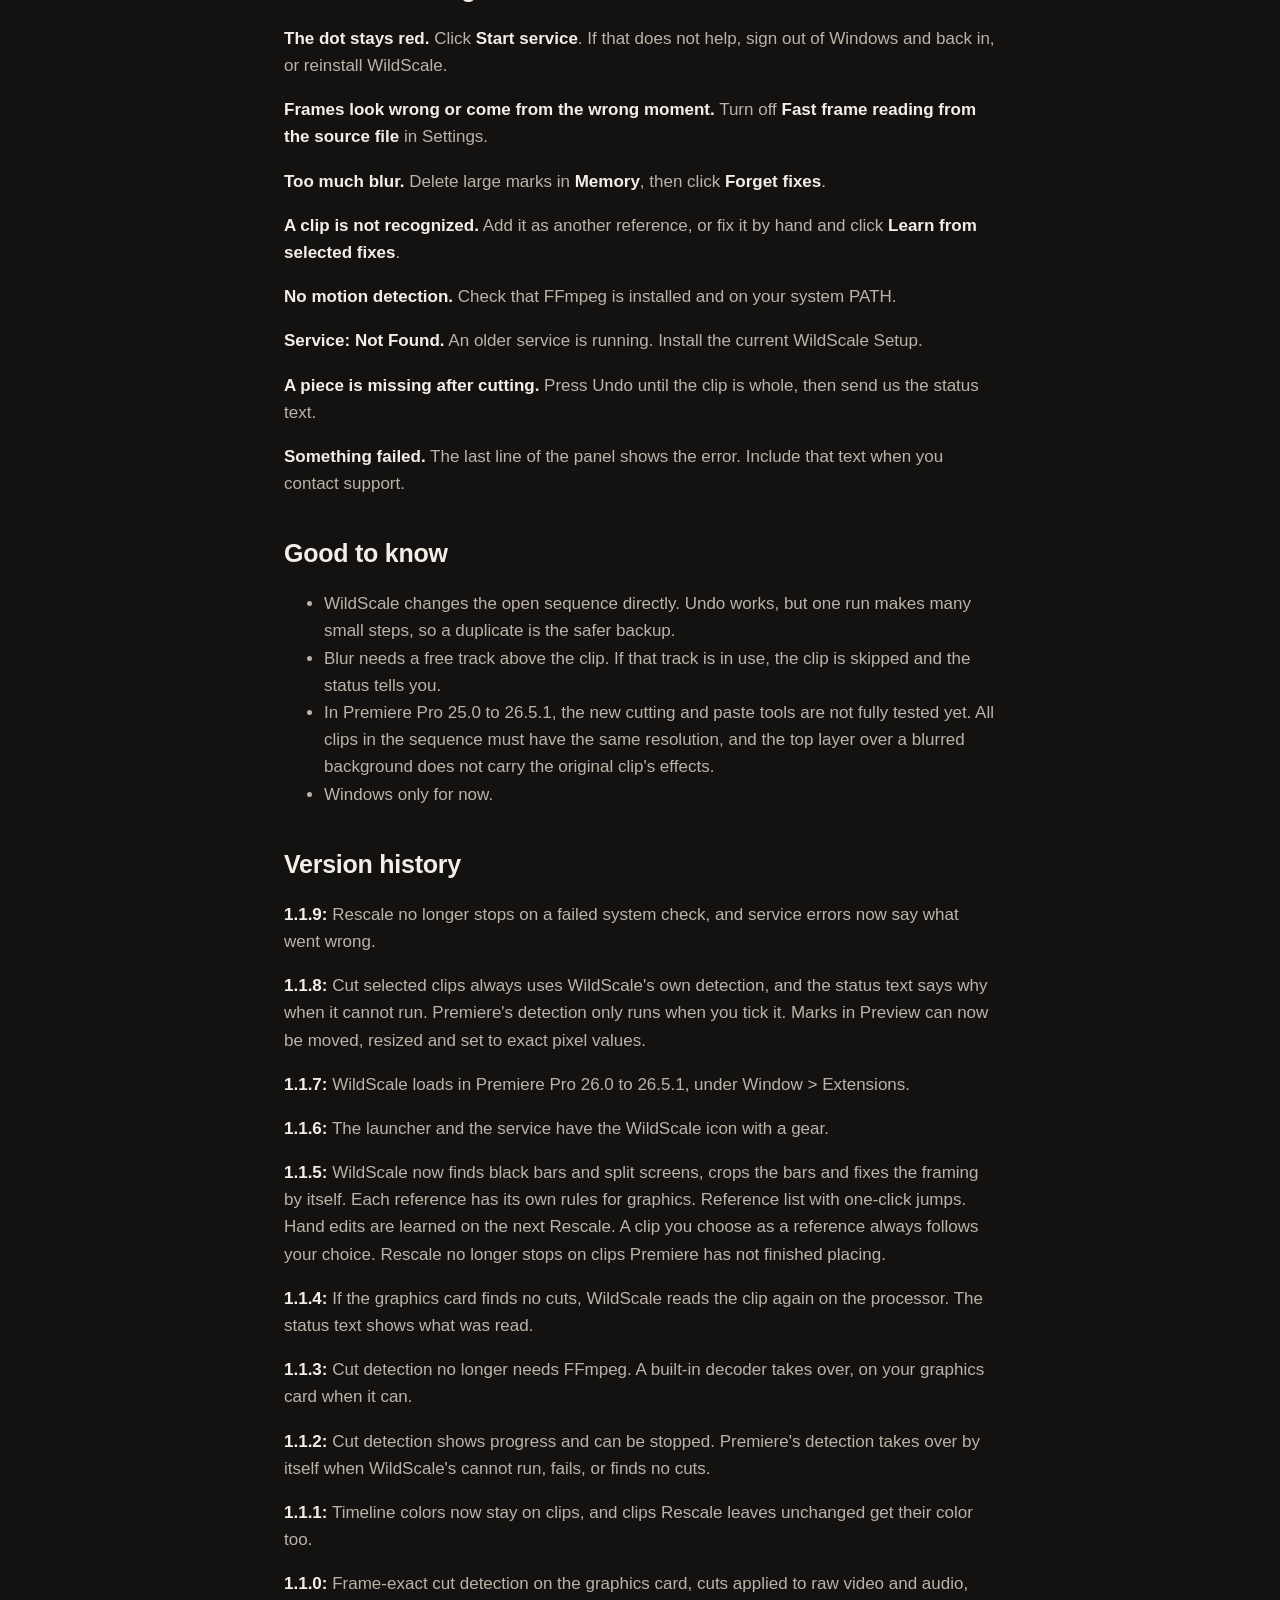
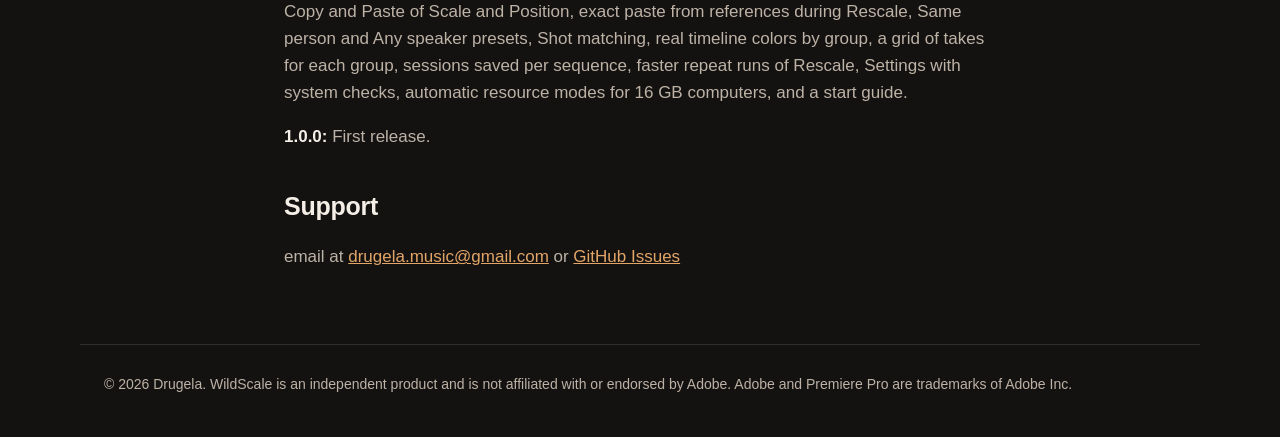
==== commit 10022516: "Update the site for WildScale 1.1.9 Co-Authored-By: Claude Opus 5.5 <noreply@anthropic.com>" ====
--- a/guide.html
+++ b/guide.html
@@ -4,7 +4,7 @@
 <head>
   <meta charset="utf-8" />
   <meta name="viewport" content="width=device-width, initial-scale=1" />
-  <title>WildScale 1.1.8 User Guide</title>
+  <title>WildScale 1.1.9 User Guide</title>
   <meta name="description" content="Everything in the WildScale panel, from install to troubleshooting." />
   <link rel="icon" type="image/png" href="assets/wildscale-icon.png" />
   <link rel="stylesheet" href="style.css" />
@@ -19,7 +19,7 @@
     </nav>
   </header>
   <main class="doc">
-<h1>WildScale 1.1.8 User Guide</h1>
+<h1>WildScale 1.1.9 User Guide</h1>
 <p>WildScale reframes a horizontal edit for vertical and social formats inside Adobe Premiere Pro. You frame a shot once, and it carries that framing through the rest of your timeline. This guide covers everything in the panel, from the first install to the odd problem you might run into.</p>
 <h2>What you need</h2>
 <ul>
@@ -31,7 +31,7 @@
 <p>A graphics card helps but is not required. WildScale uses it for text detection when it can, and uses the processor when it cannot. The top of the panel shows which one is active.</p>
 <h2>Installing</h2>
 <ol>
-<li>Run <code>WildScaleSetup-1.1.8.exe</code>. You do not need administrator rights.</li>
+<li>Run <code>WildScaleSetup-1.1.9.exe</code>. You do not need administrator rights.</li>
 <li>Restart Premiere Pro.</li>
 <li>Open the panel from the Window menu. In Premiere Pro 26.5.2 and later it is under UXP Plugins. In Premiere Pro 25.0 to 26.5.1 it is under Extensions.</li>
 </ol>
@@ -194,6 +194,7 @@
 <li>Windows only for now.</li>
 </ul>
 <h2>Version history</h2>
+<p><strong>1.1.9:</strong> Rescale no longer stops on a failed system check, and service errors now say what went wrong.</p>
 <p><strong>1.1.8:</strong> Cut selected clips always uses WildScale's own detection, and the status text says why when it cannot run. Premiere's detection only runs when you tick it. Marks in Preview can now be moved, resized and set to exact pixel values.</p>
 <p><strong>1.1.7:</strong> WildScale loads in Premiere Pro 26.0 to 26.5.1, under Window &gt; Extensions.</p>
 <p><strong>1.1.6:</strong> The launcher and the service have the WildScale icon with a gear.</p>
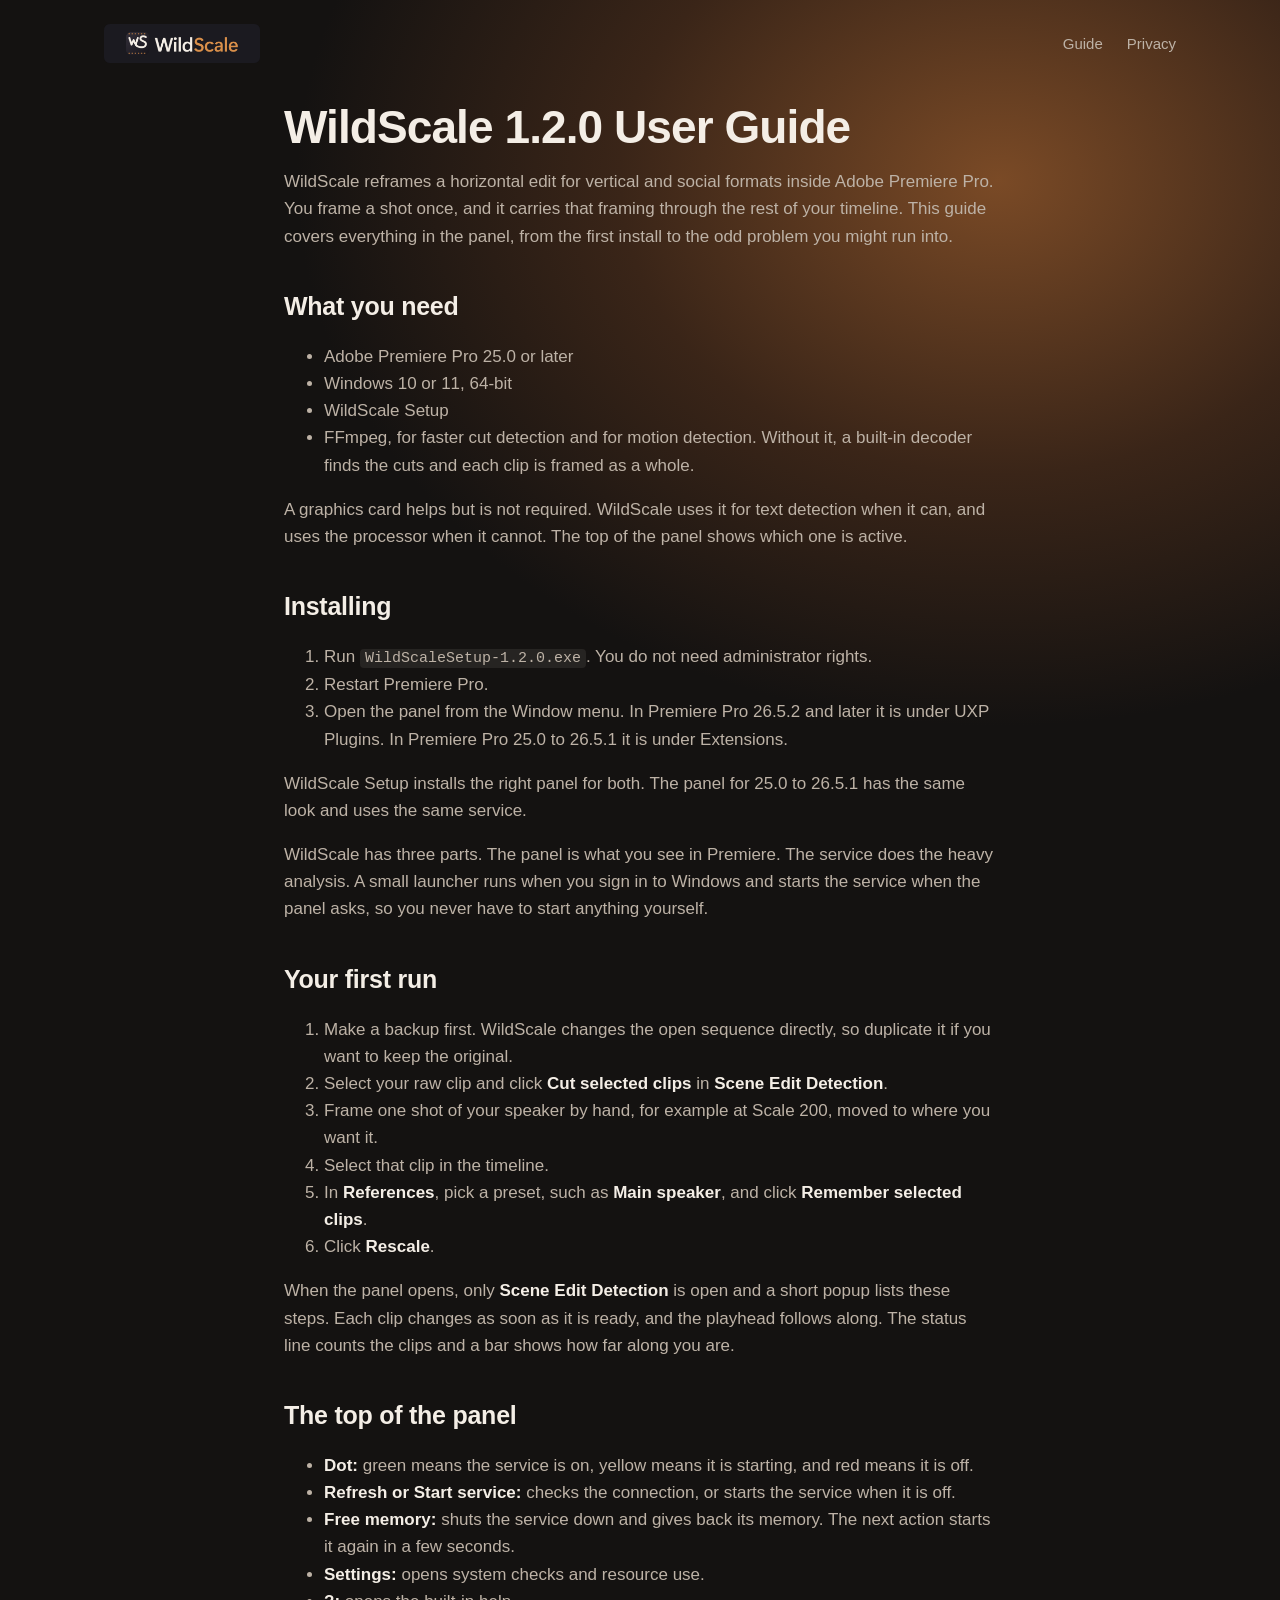
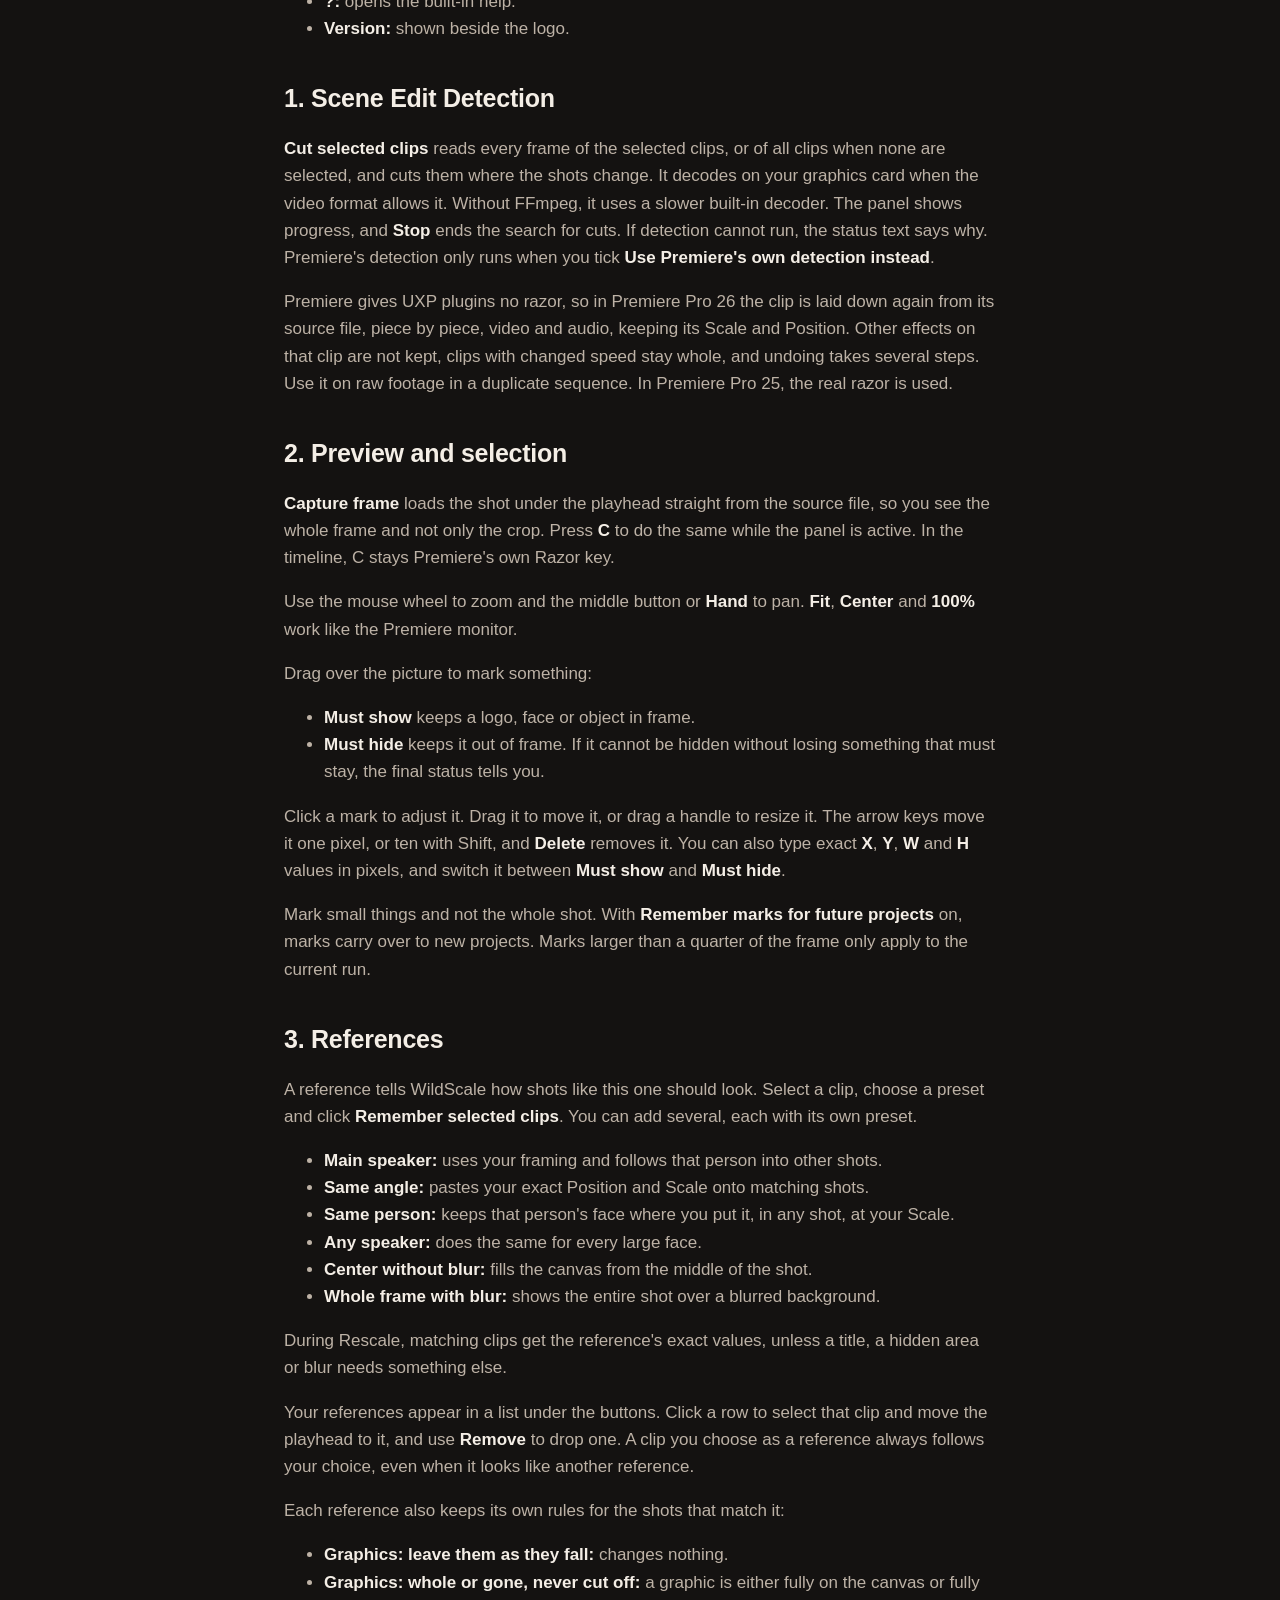
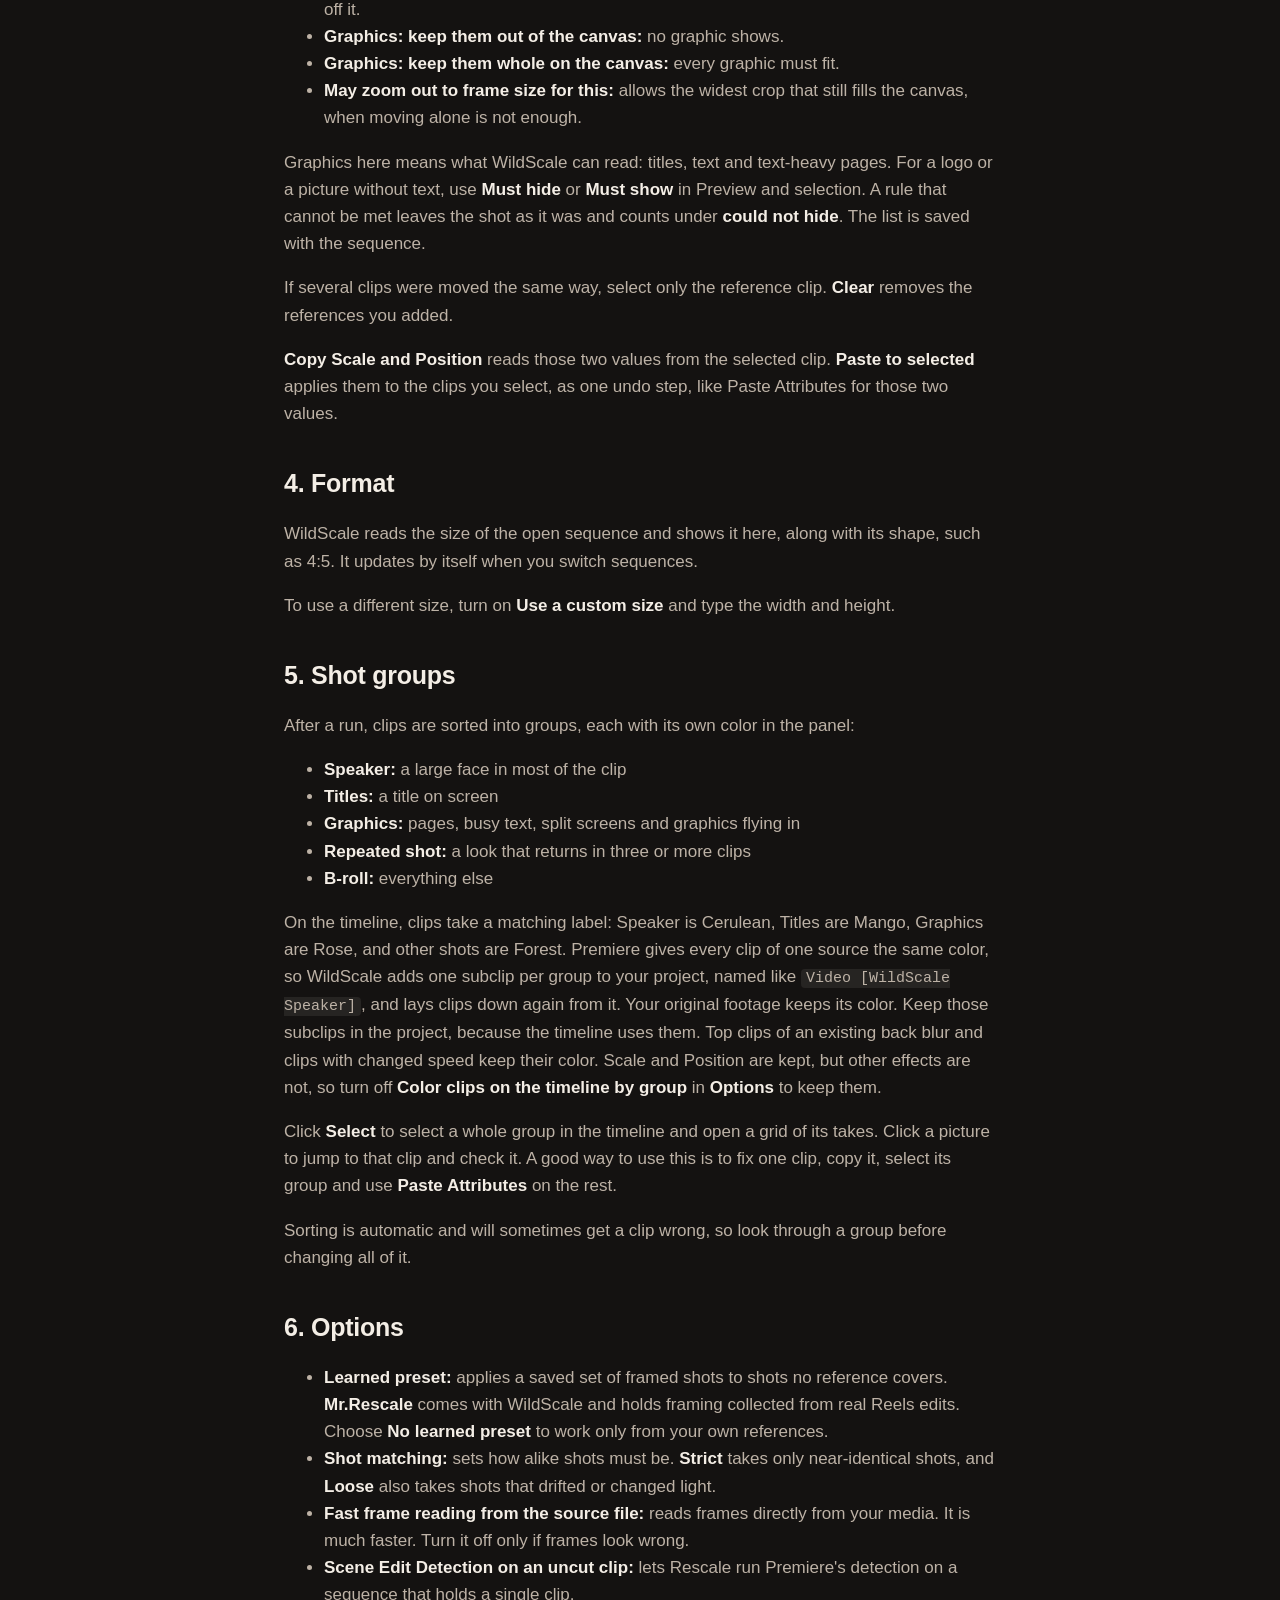
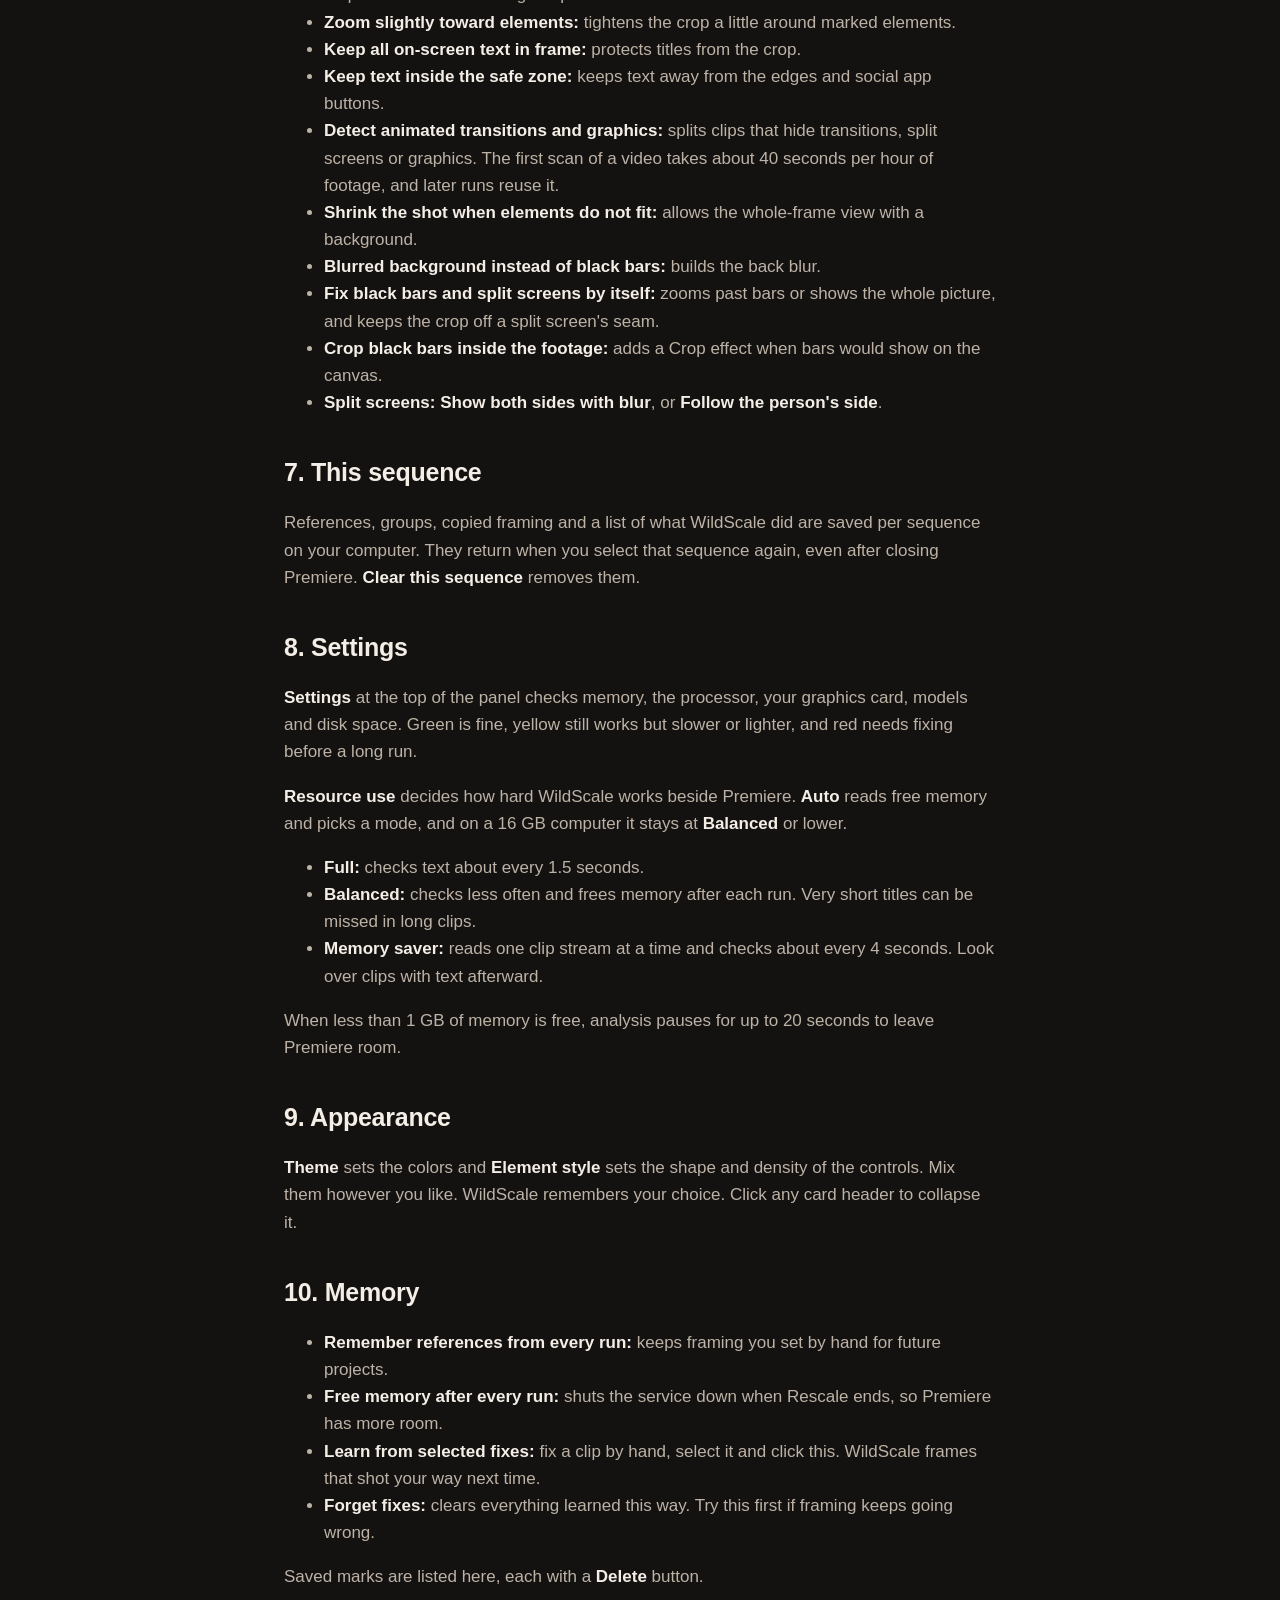
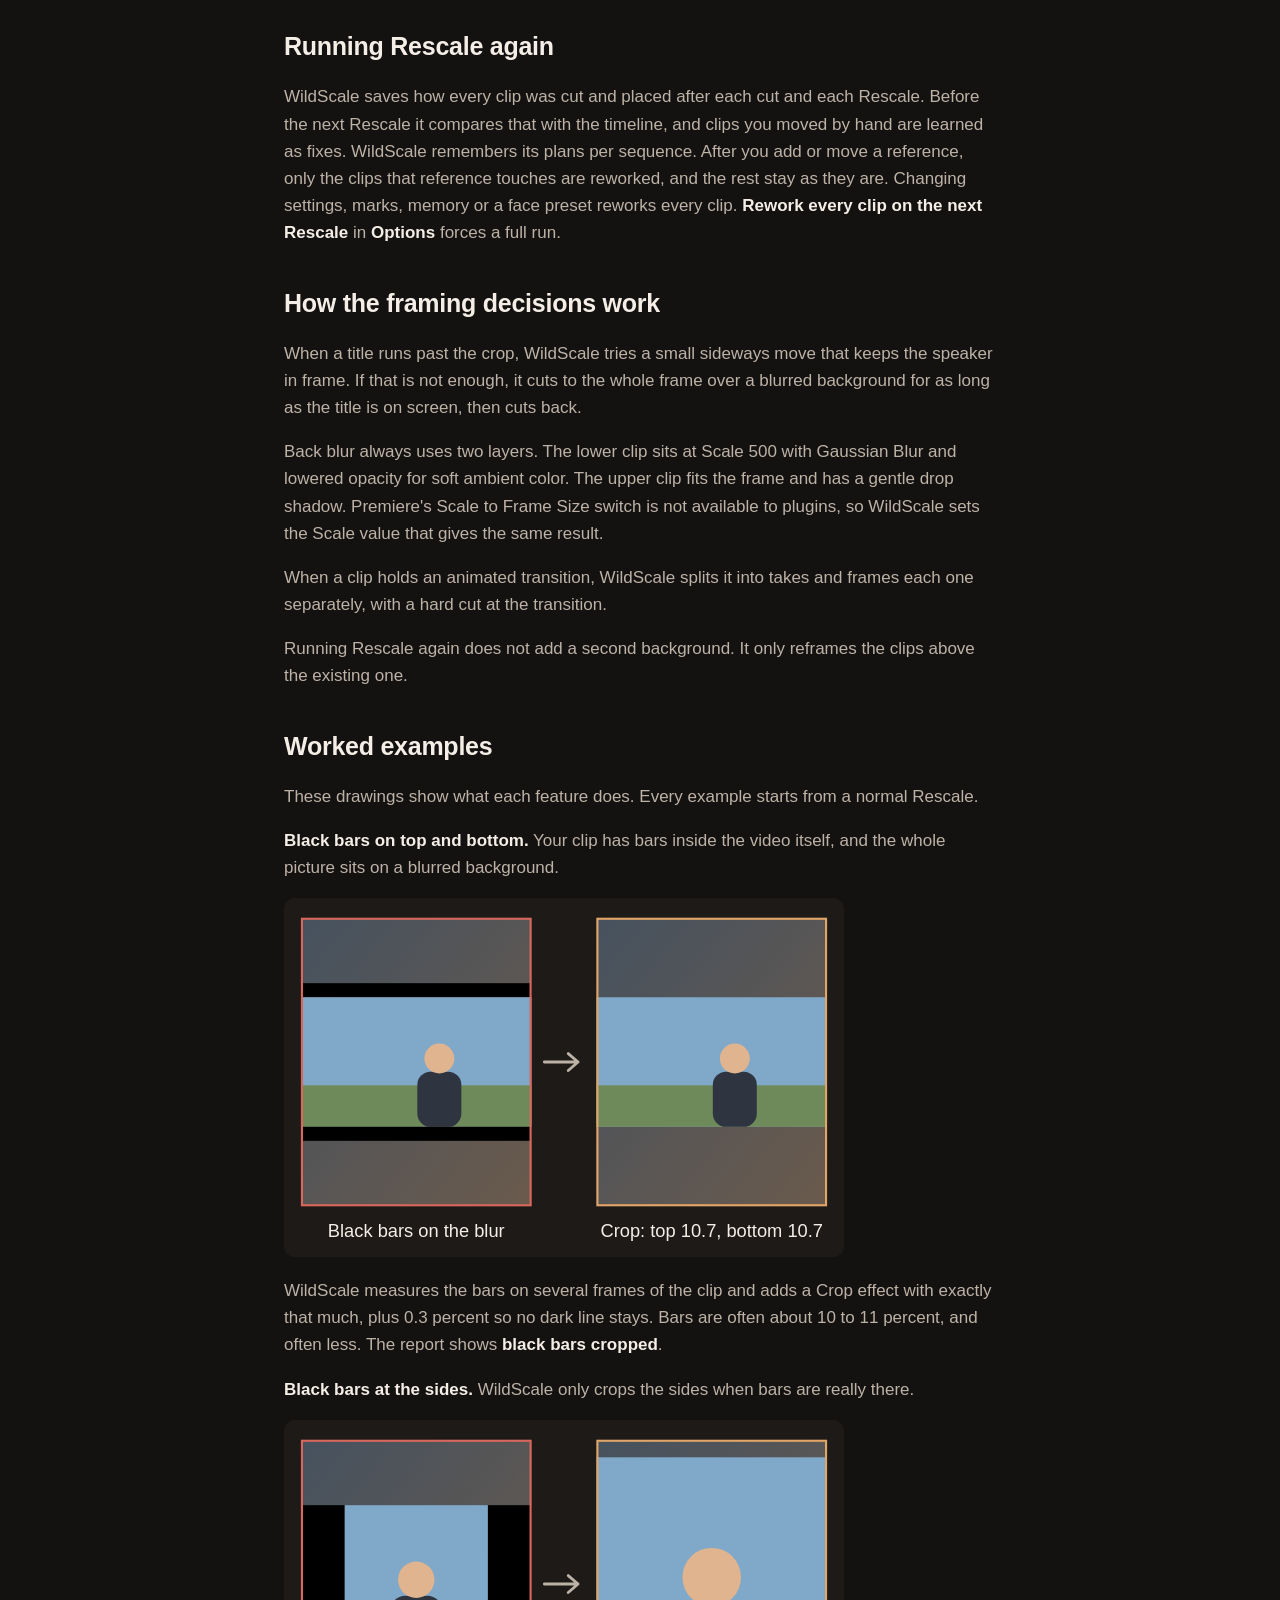
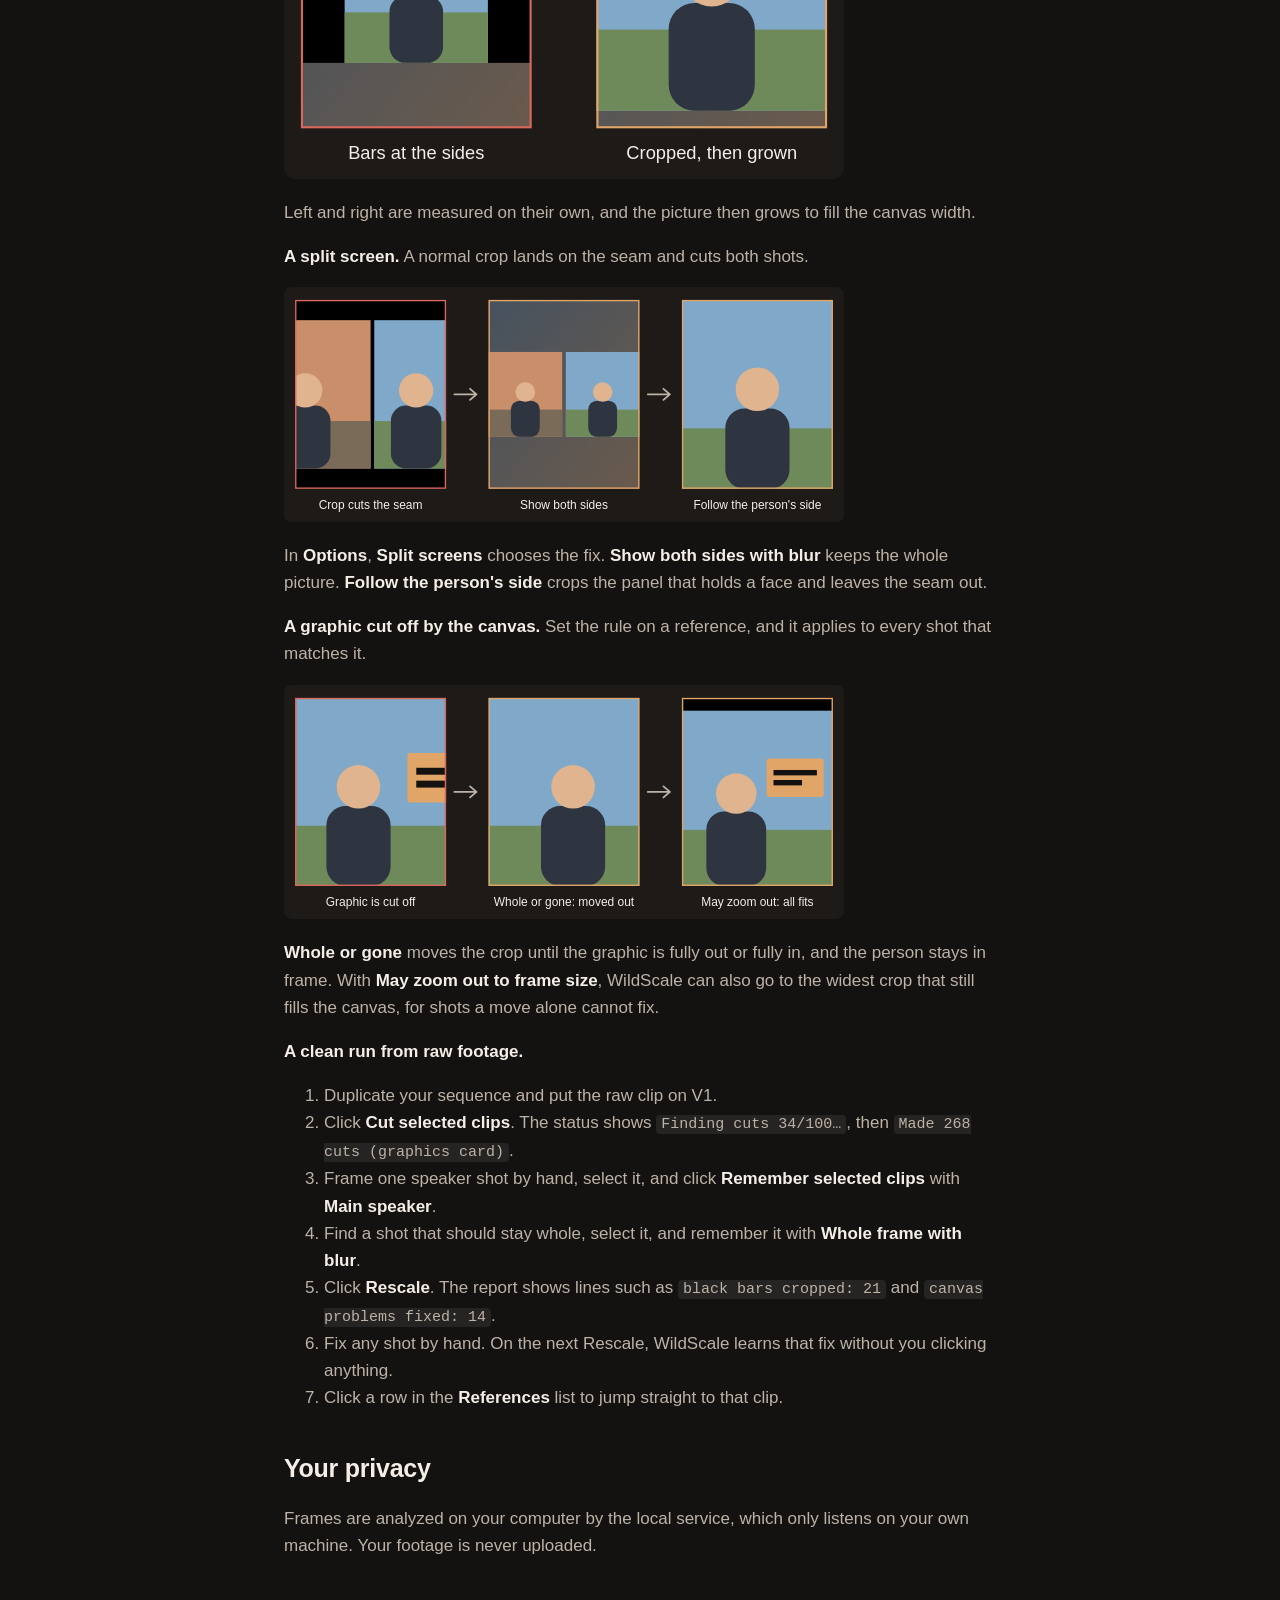
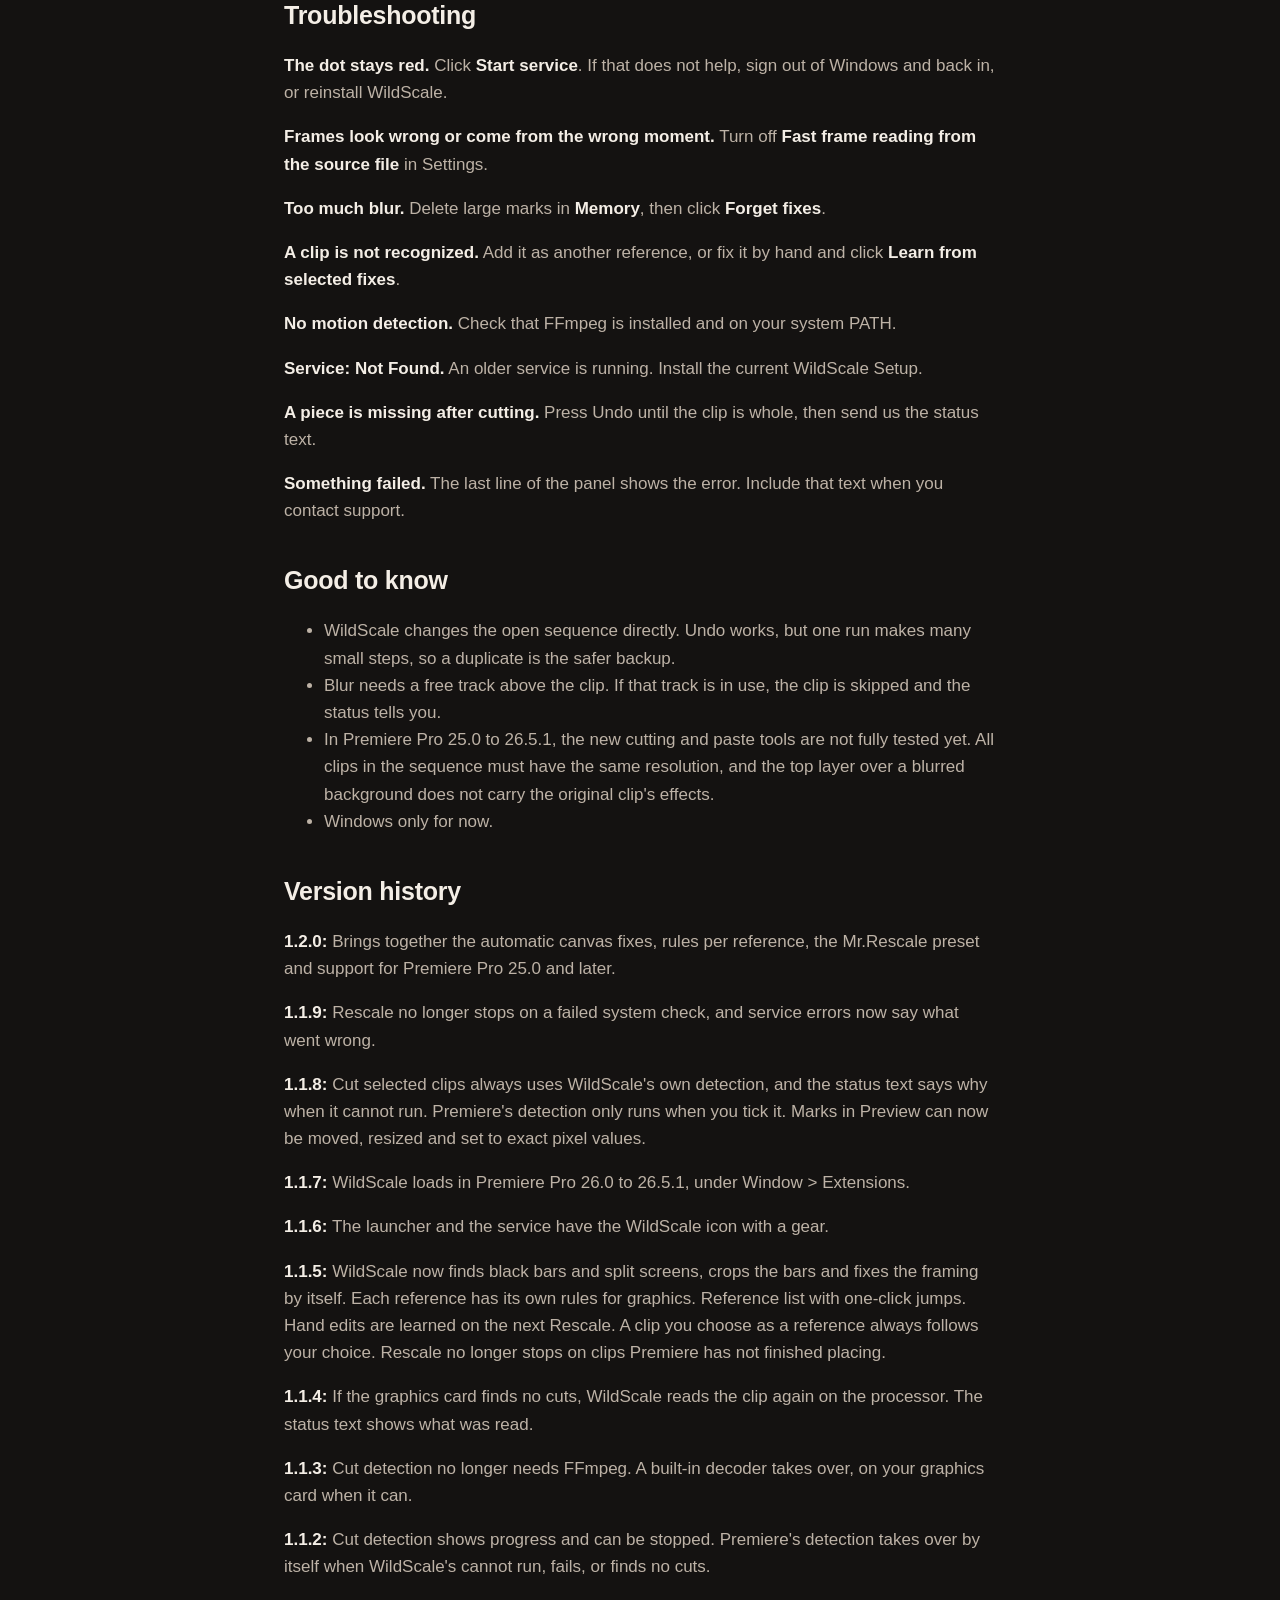
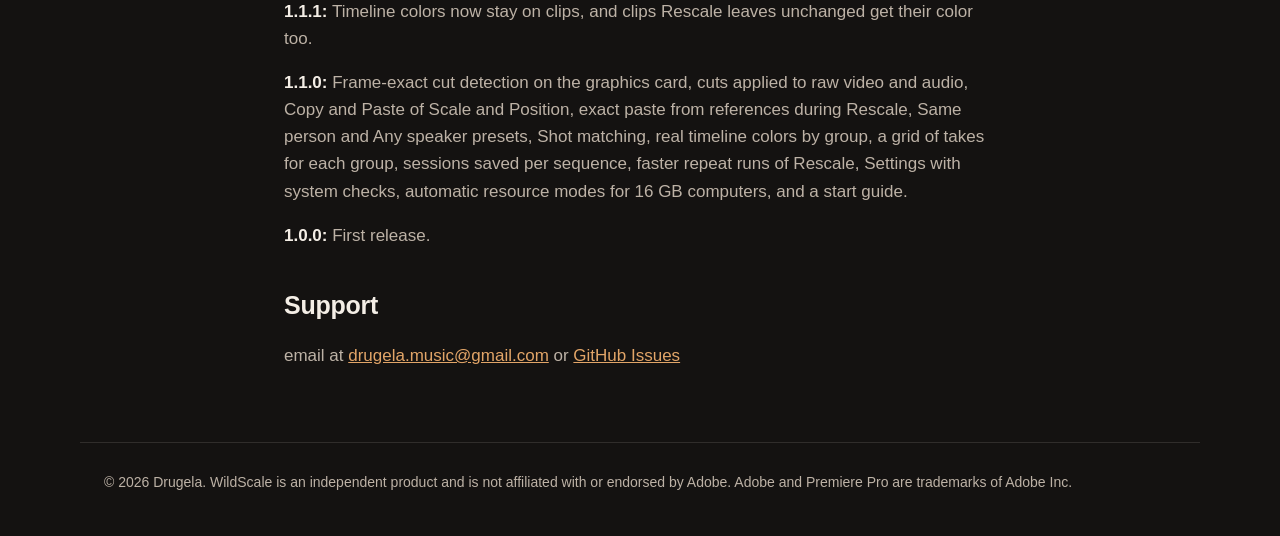
==== commit 178c34be: "Update the site for WildScale 1.2.0 Co-Authored-By: Claude Opus 5.5 <noreply@anthropic.com>" ====
--- a/guide.html
+++ b/guide.html
@@ -4,7 +4,7 @@
 <head>
   <meta charset="utf-8" />
   <meta name="viewport" content="width=device-width, initial-scale=1" />
-  <title>WildScale 1.1.9 User Guide</title>
+  <title>WildScale 1.2.0 User Guide</title>
   <meta name="description" content="Everything in the WildScale panel, from install to troubleshooting." />
   <link rel="icon" type="image/png" href="assets/wildscale-icon.png" />
   <link rel="stylesheet" href="style.css" />
@@ -19,7 +19,7 @@
     </nav>
   </header>
   <main class="doc">
-<h1>WildScale 1.1.9 User Guide</h1>
+<h1>WildScale 1.2.0 User Guide</h1>
 <p>WildScale reframes a horizontal edit for vertical and social formats inside Adobe Premiere Pro. You frame a shot once, and it carries that framing through the rest of your timeline. This guide covers everything in the panel, from the first install to the odd problem you might run into.</p>
 <h2>What you need</h2>
 <ul>
@@ -31,7 +31,7 @@
 <p>A graphics card helps but is not required. WildScale uses it for text detection when it can, and uses the processor when it cannot. The top of the panel shows which one is active.</p>
 <h2>Installing</h2>
 <ol>
-<li>Run <code>WildScaleSetup-1.1.9.exe</code>. You do not need administrator rights.</li>
+<li>Run <code>WildScaleSetup-1.2.0.exe</code>. You do not need administrator rights.</li>
 <li>Restart Premiere Pro.</li>
 <li>Open the panel from the Window menu. In Premiere Pro 26.5.2 and later it is under UXP Plugins. In Premiere Pro 25.0 to 26.5.1 it is under Extensions.</li>
 </ol>
@@ -109,7 +109,7 @@
 <p>Sorting is automatic and will sometimes get a clip wrong, so look through a group before changing all of it.</p>
 <h2>6. Options</h2>
 <ul>
-<li><strong>Learned preset:</strong> applies a saved set of shots trained from a finished edit. Leave it on <strong>No learned preset</strong> unless you have one.</li>
+<li><strong>Learned preset:</strong> applies a saved set of framed shots to shots no reference covers. <strong>Mr.Rescale</strong> comes with WildScale and holds framing collected from real Reels edits. Choose <strong>No learned preset</strong> to work only from your own references.</li>
 <li><strong>Shot matching:</strong> sets how alike shots must be. <strong>Strict</strong> takes only near-identical shots, and <strong>Loose</strong> also takes shots that drifted or changed light.</li>
 <li><strong>Fast frame reading from the source file:</strong> reads frames directly from your media. It is much faster. Turn it off only if frames look wrong.</li>
 <li><strong>Scene Edit Detection on an uncut clip:</strong> lets Rescale run Premiere's detection on a sequence that holds a single clip.</li>
@@ -194,6 +194,7 @@
 <li>Windows only for now.</li>
 </ul>
 <h2>Version history</h2>
+<p><strong>1.2.0:</strong> Brings together the automatic canvas fixes, rules per reference, the Mr.Rescale preset and support for Premiere Pro 25.0 and later.</p>
 <p><strong>1.1.9:</strong> Rescale no longer stops on a failed system check, and service errors now say what went wrong.</p>
 <p><strong>1.1.8:</strong> Cut selected clips always uses WildScale's own detection, and the status text says why when it cannot run. Premiere's detection only runs when you tick it. Marks in Preview can now be moved, resized and set to exact pixel values.</p>
 <p><strong>1.1.7:</strong> WildScale loads in Premiere Pro 26.0 to 26.5.1, under Window &gt; Extensions.</p>
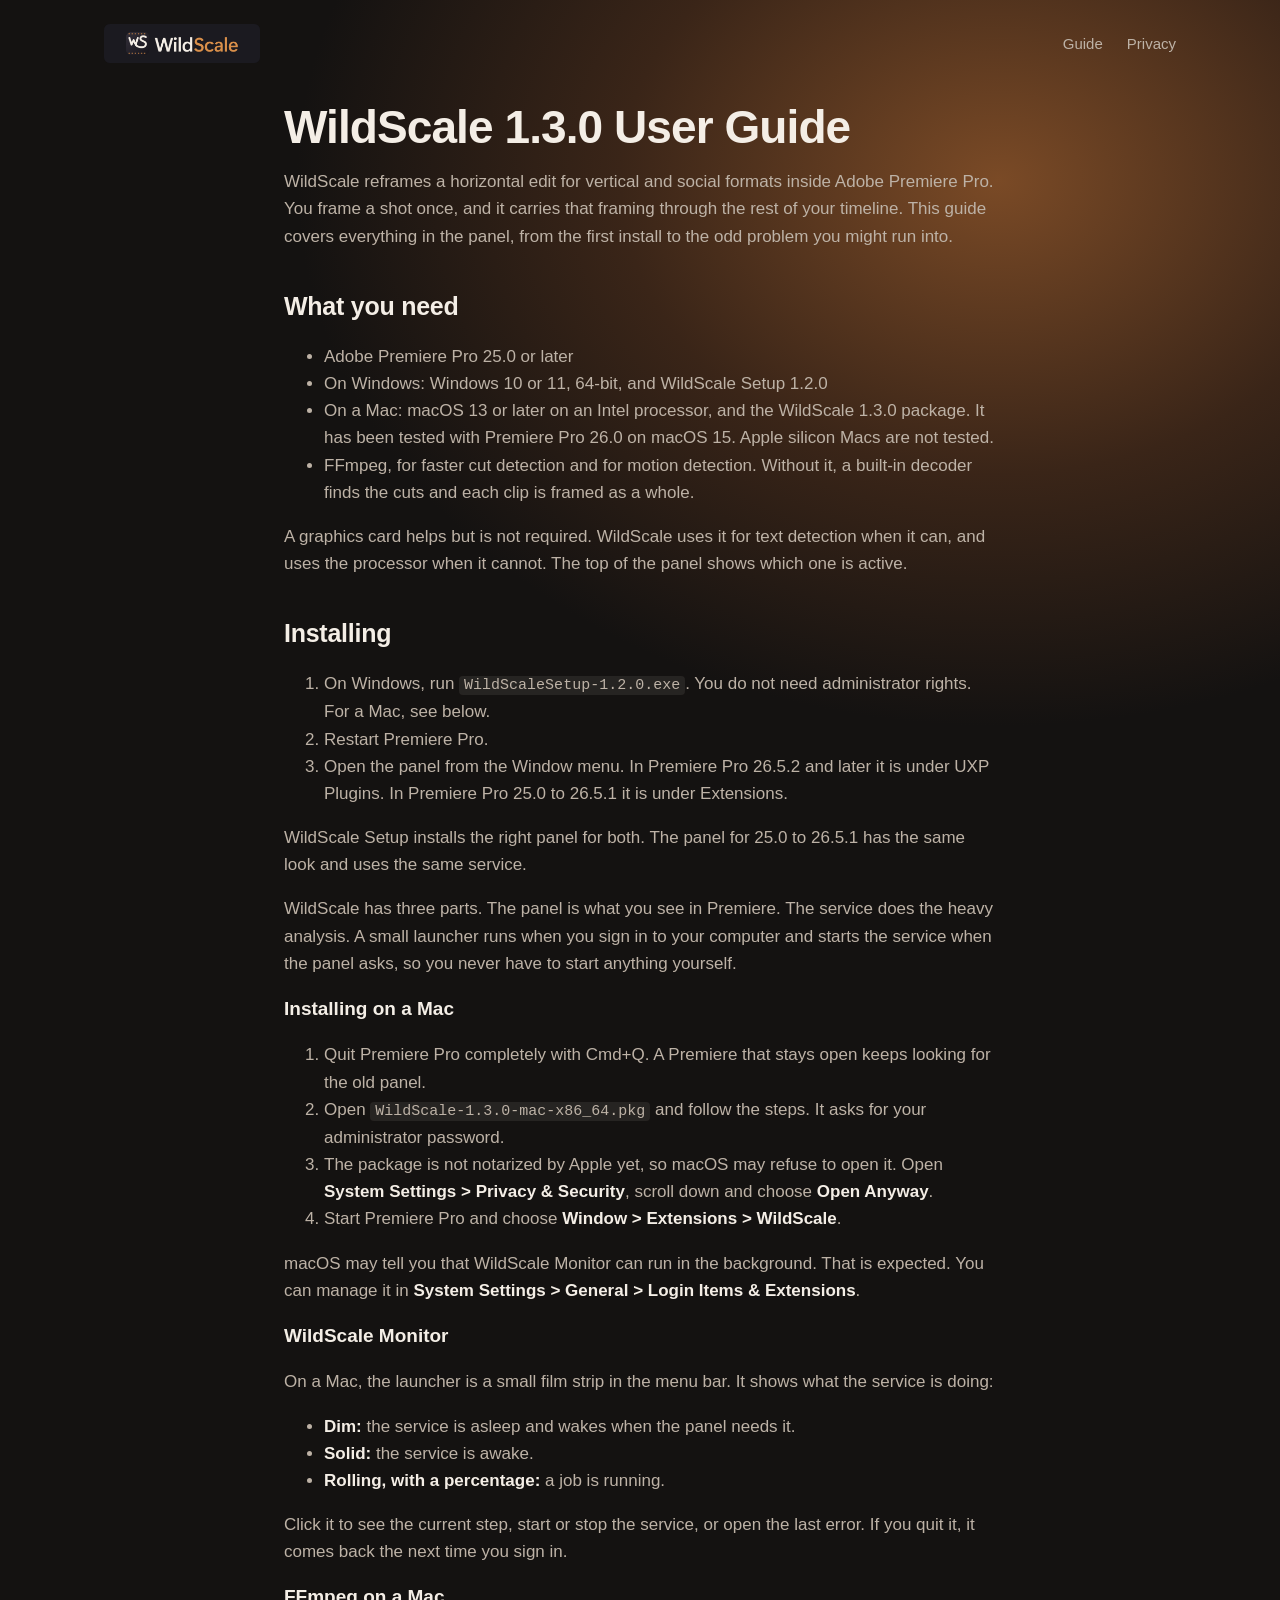
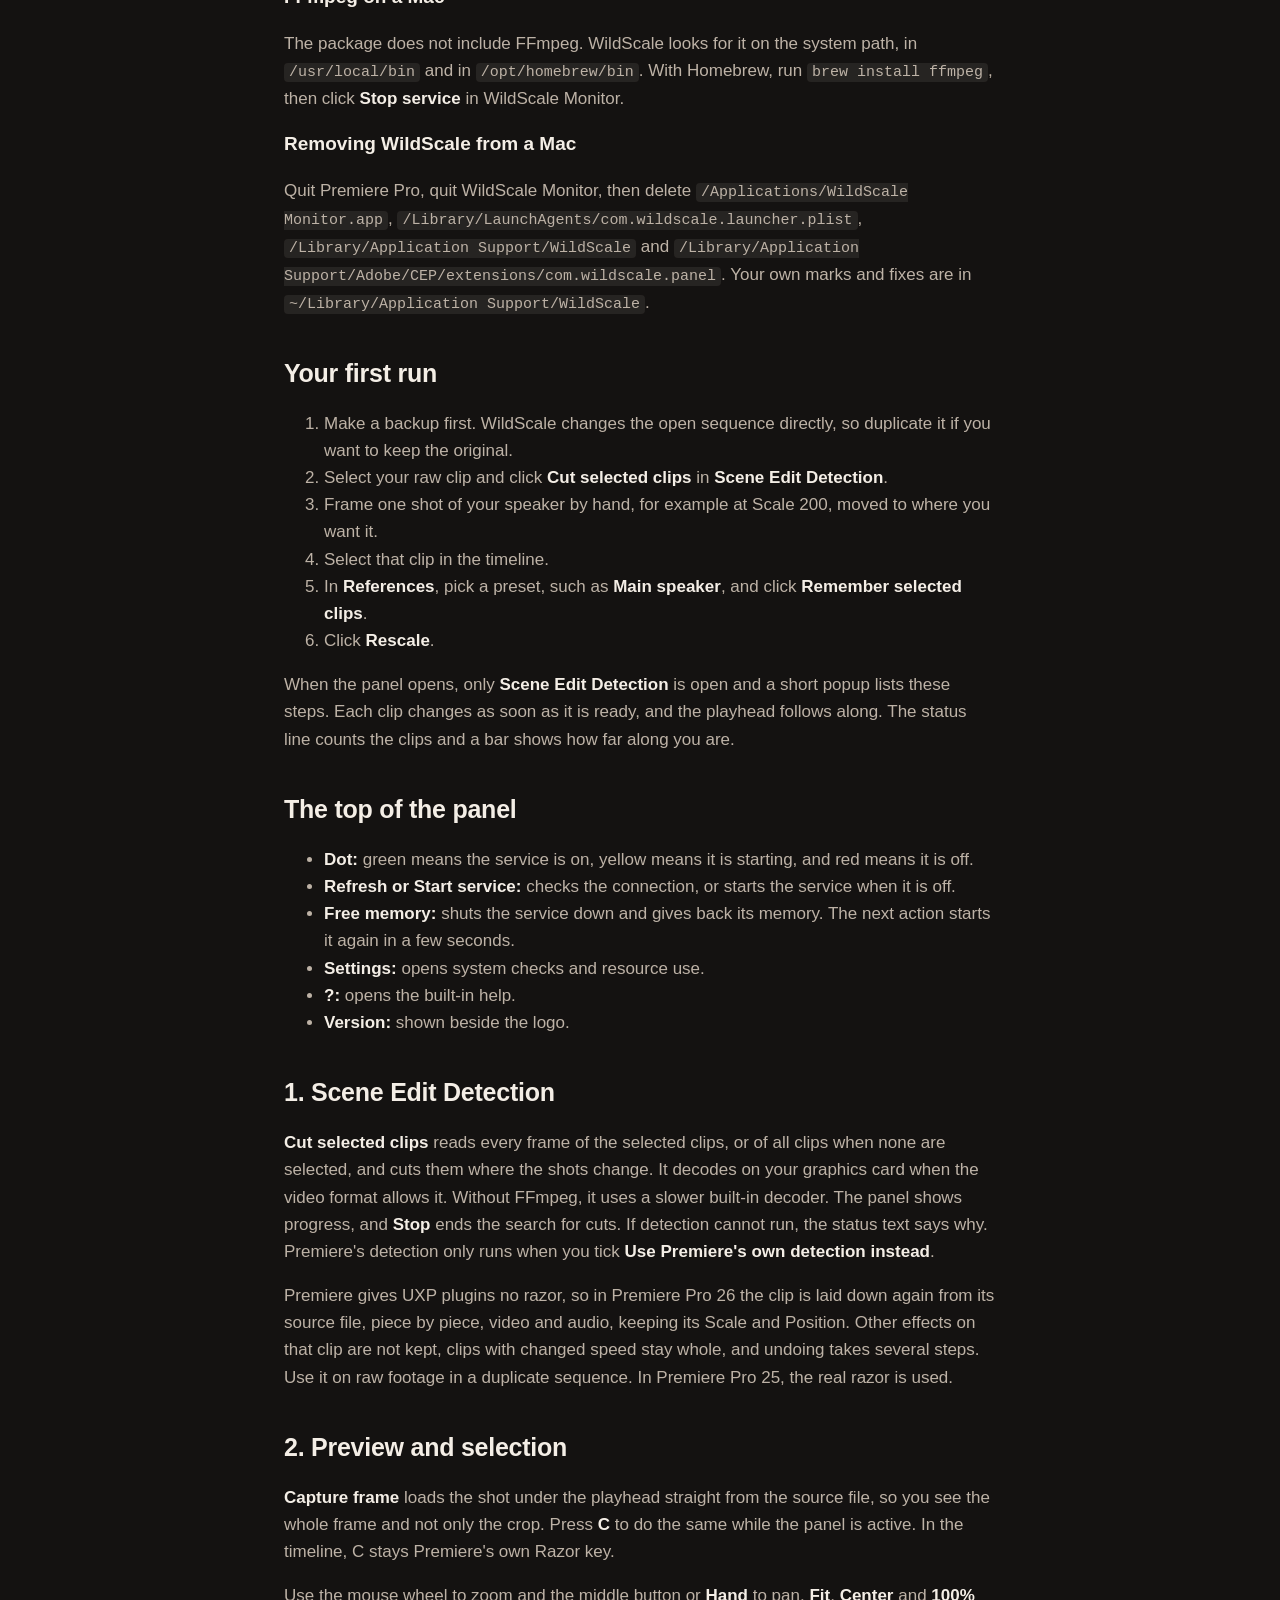
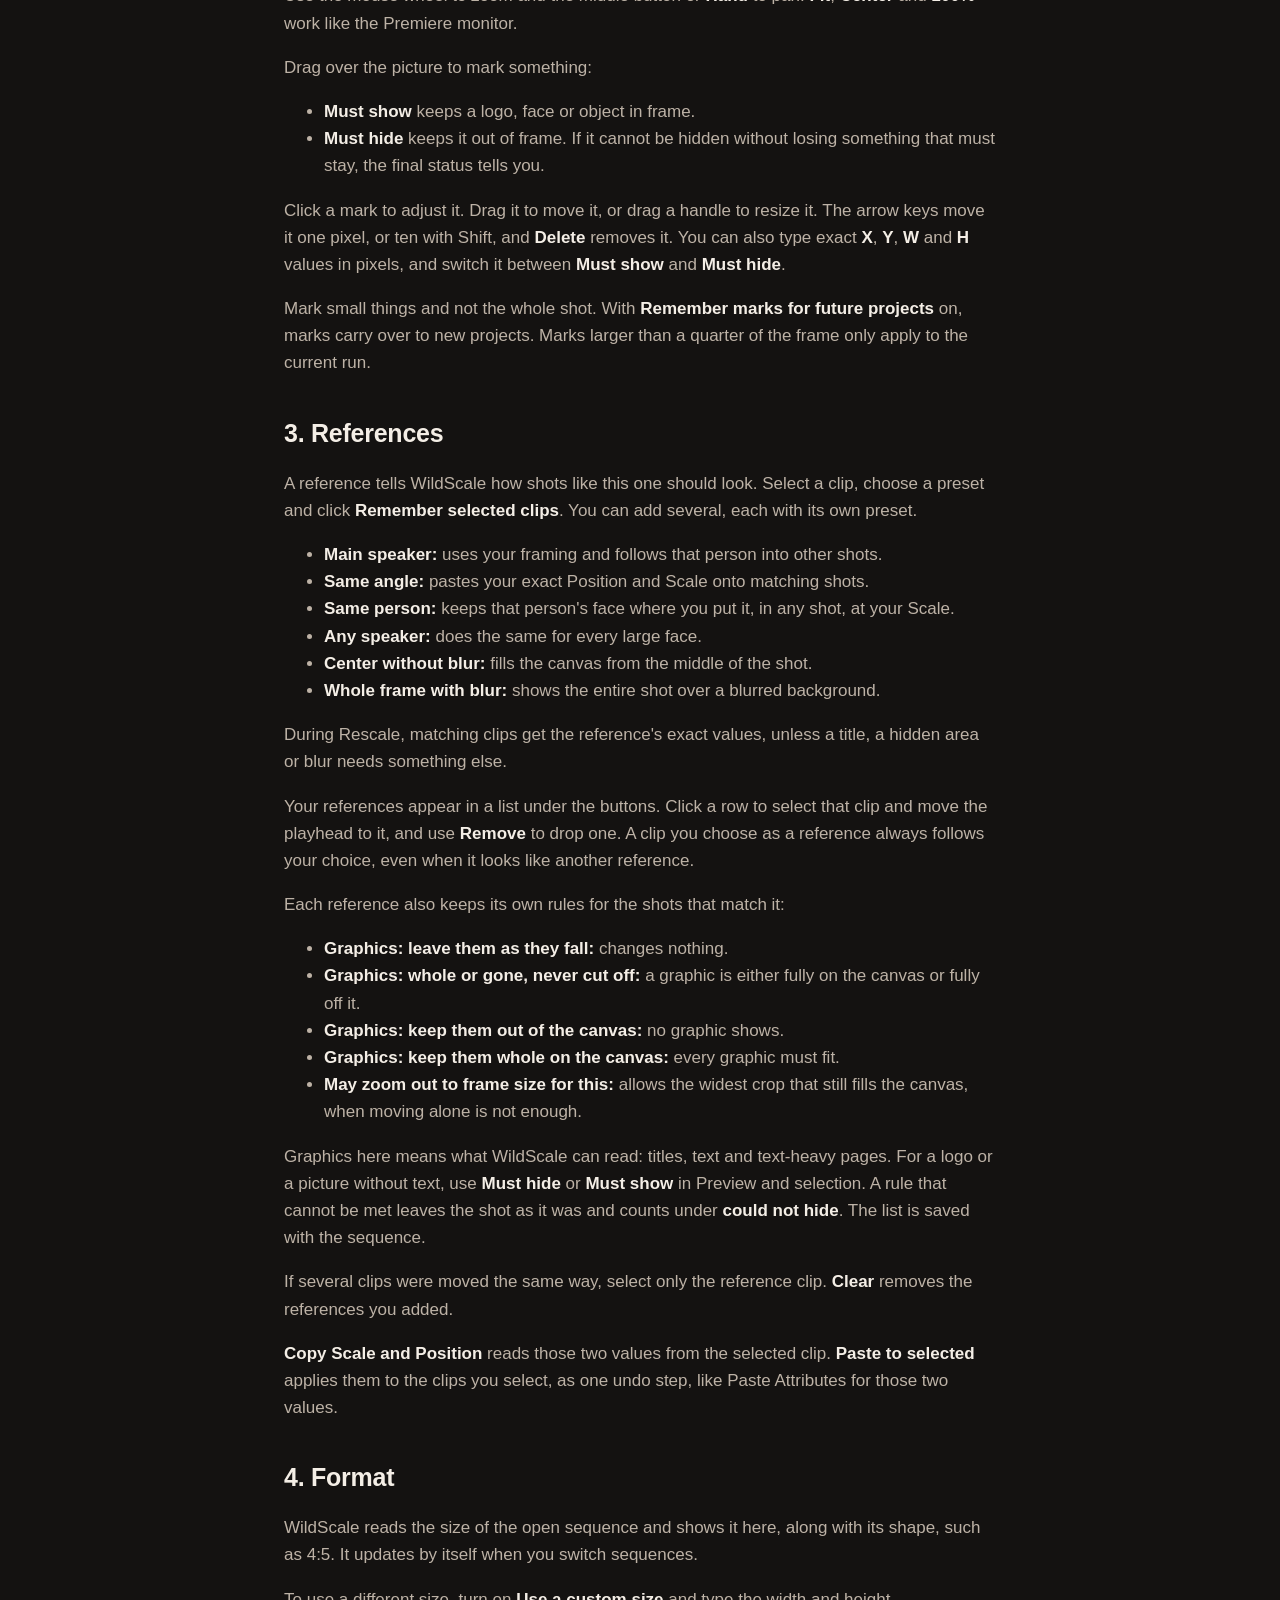
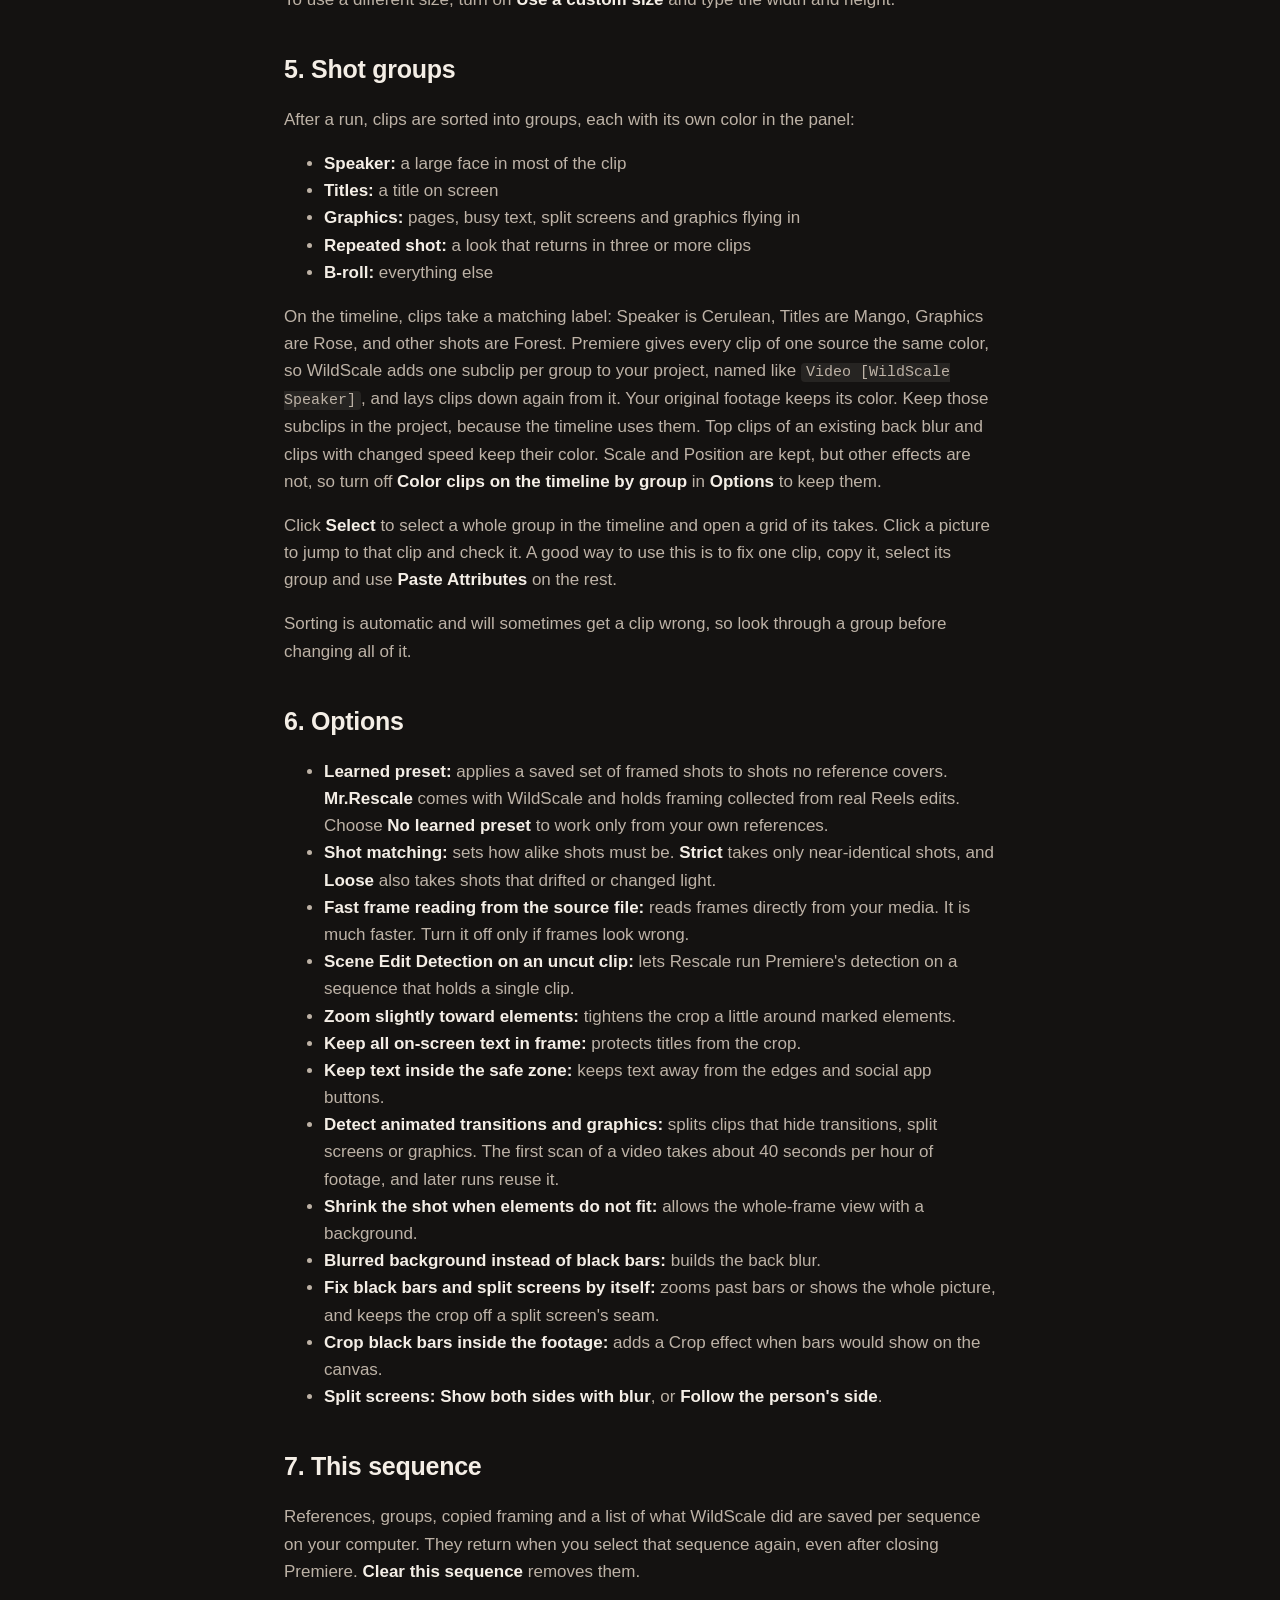
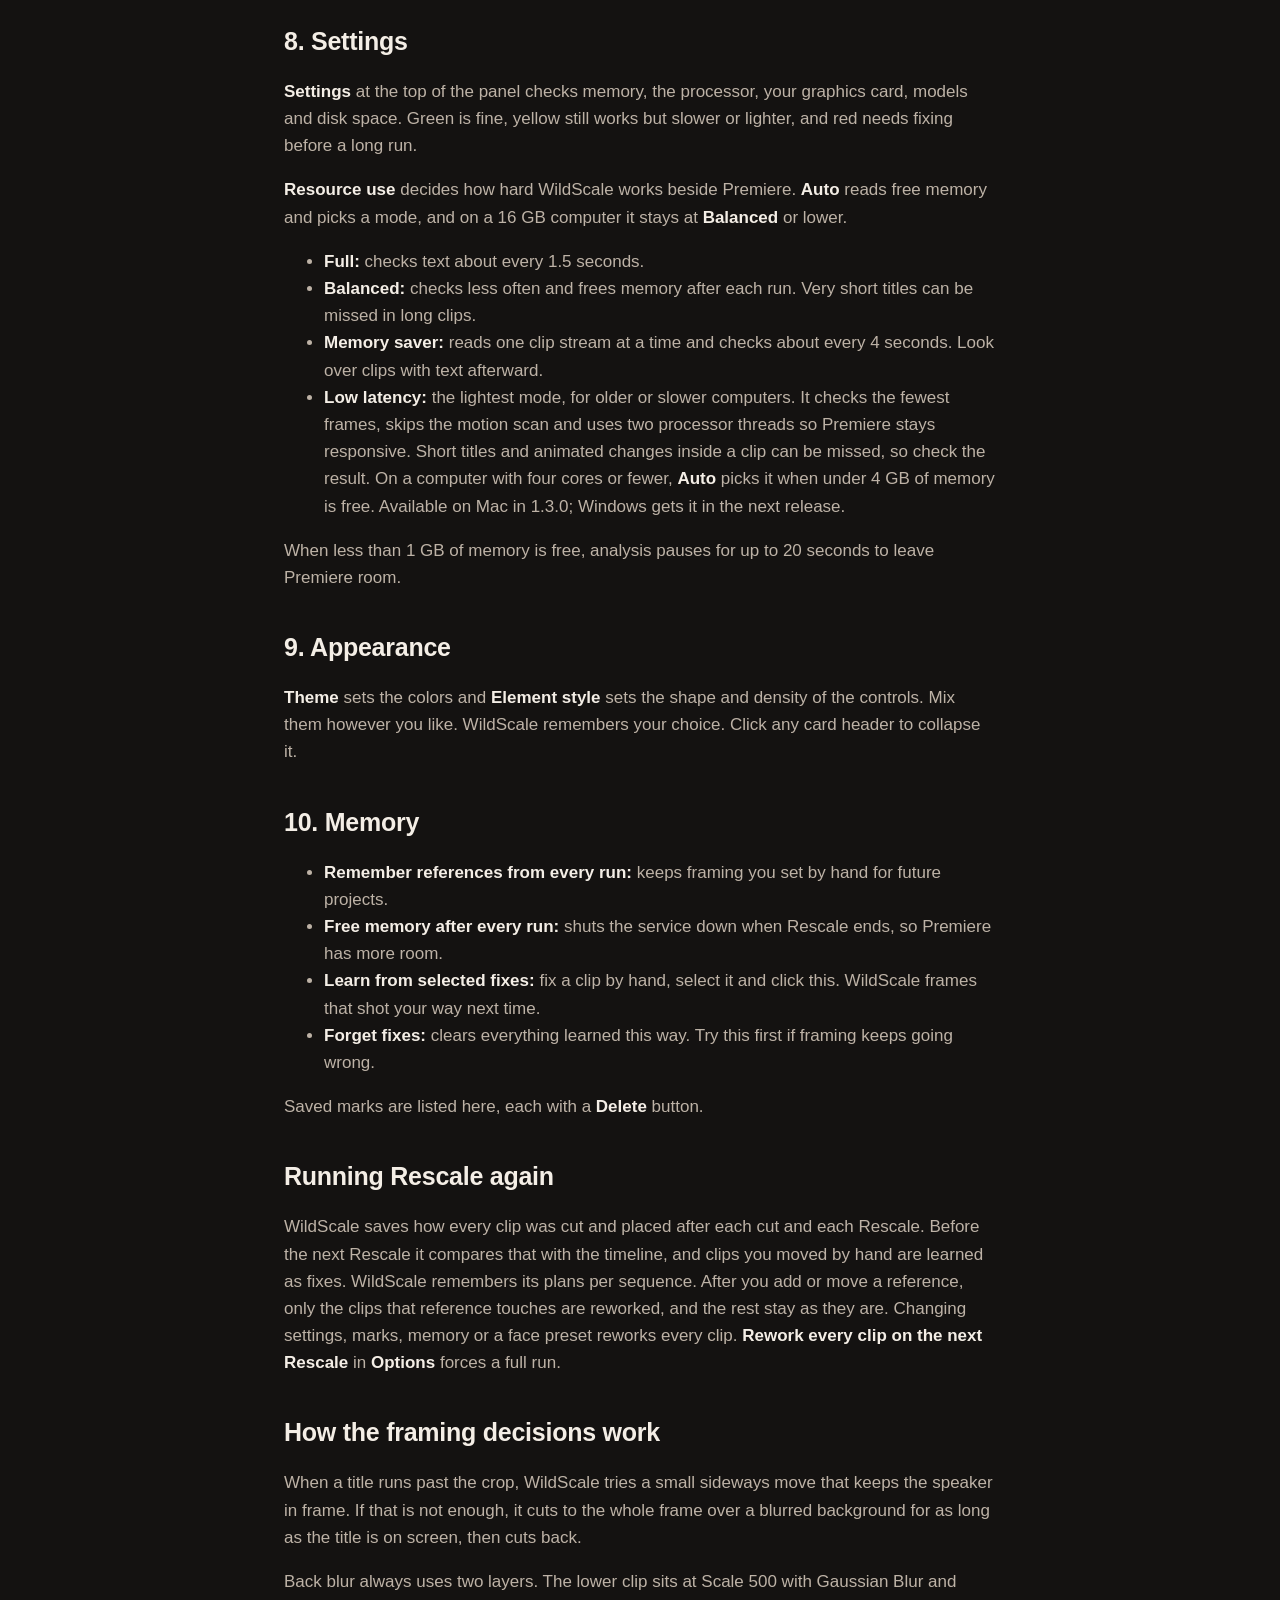
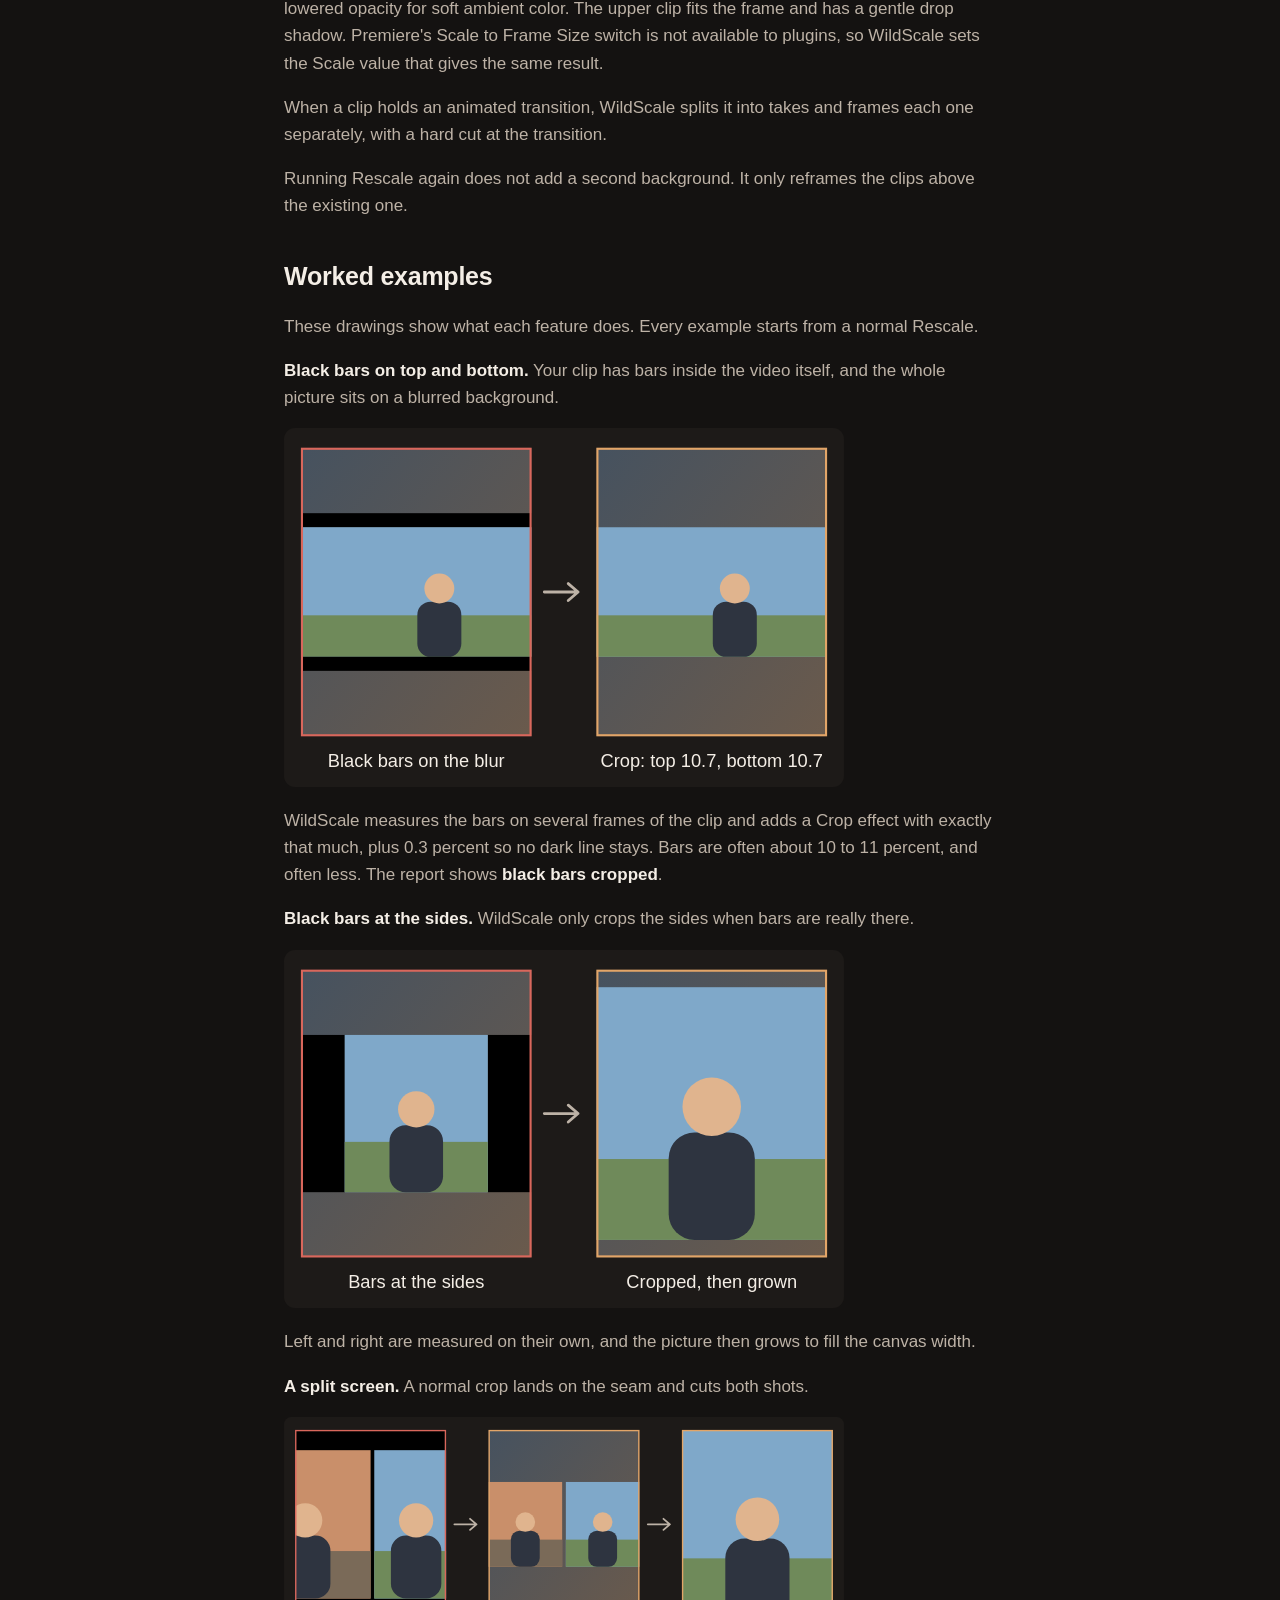
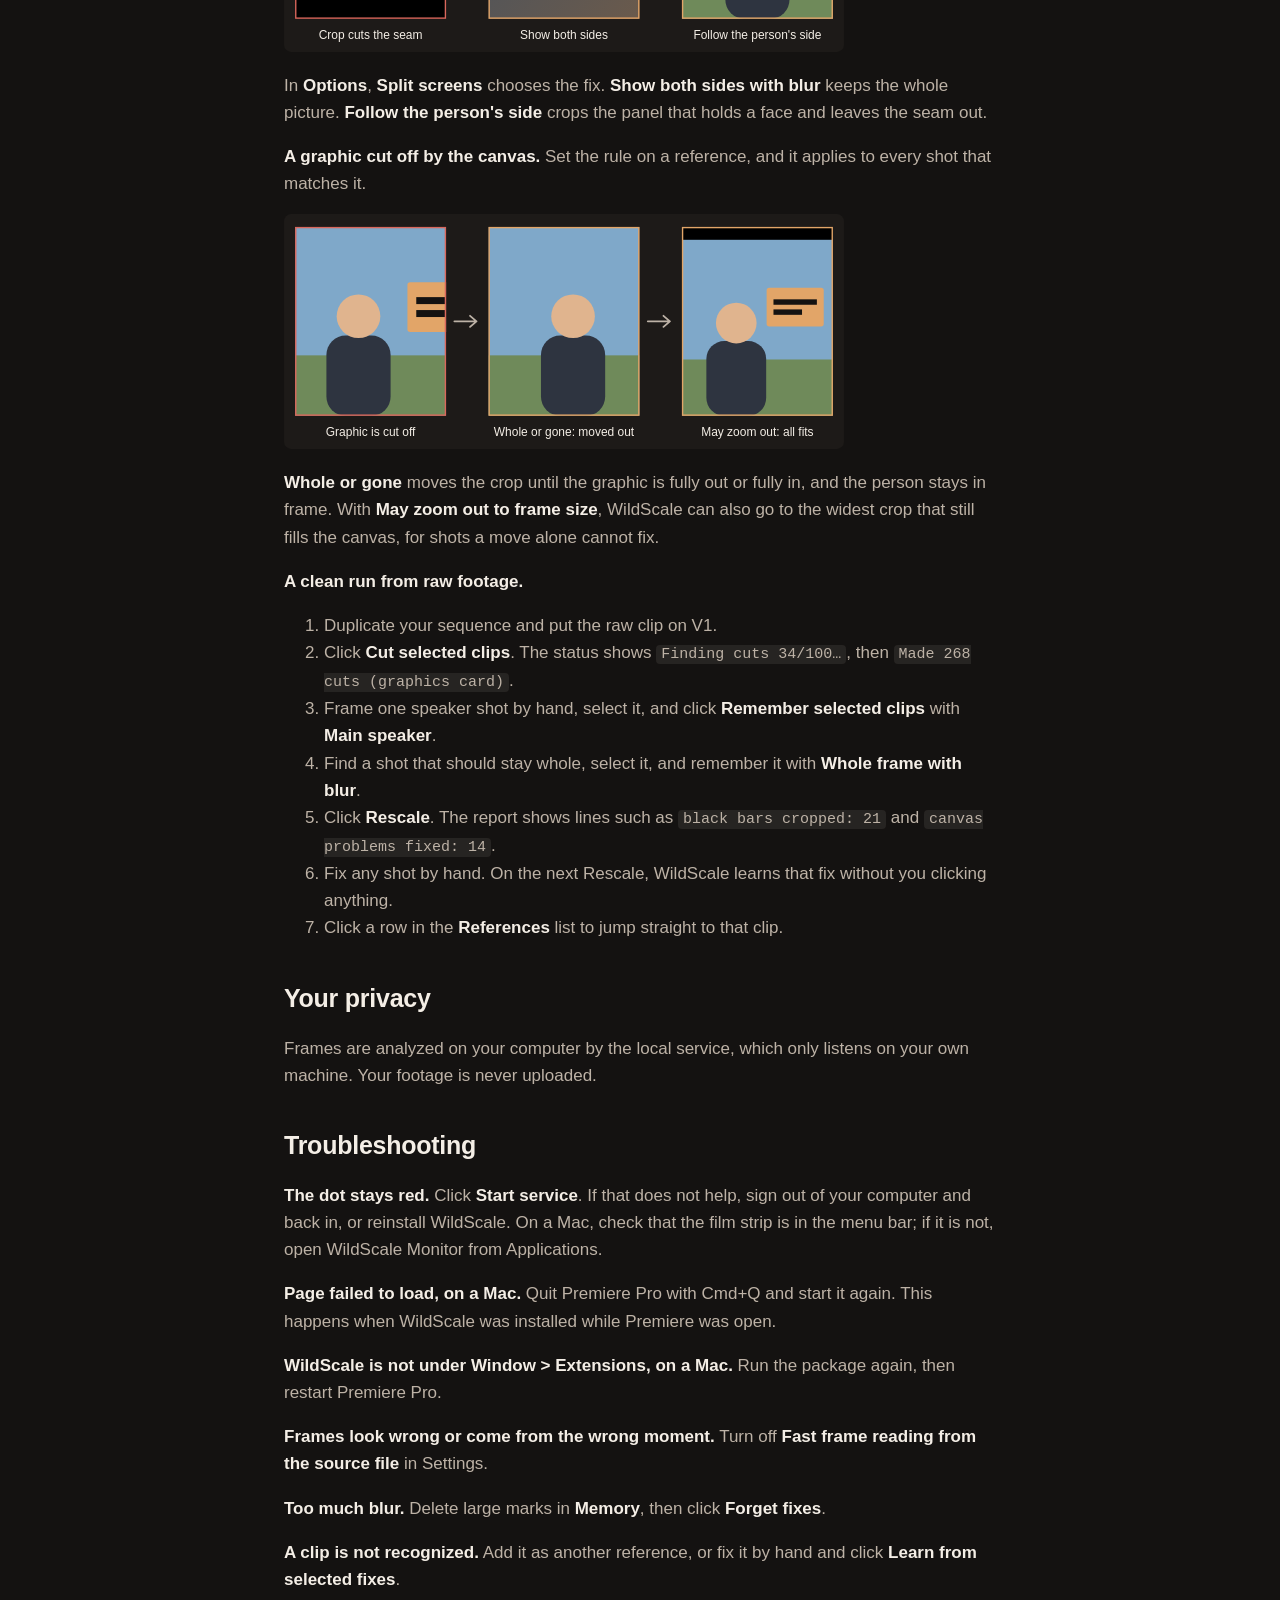
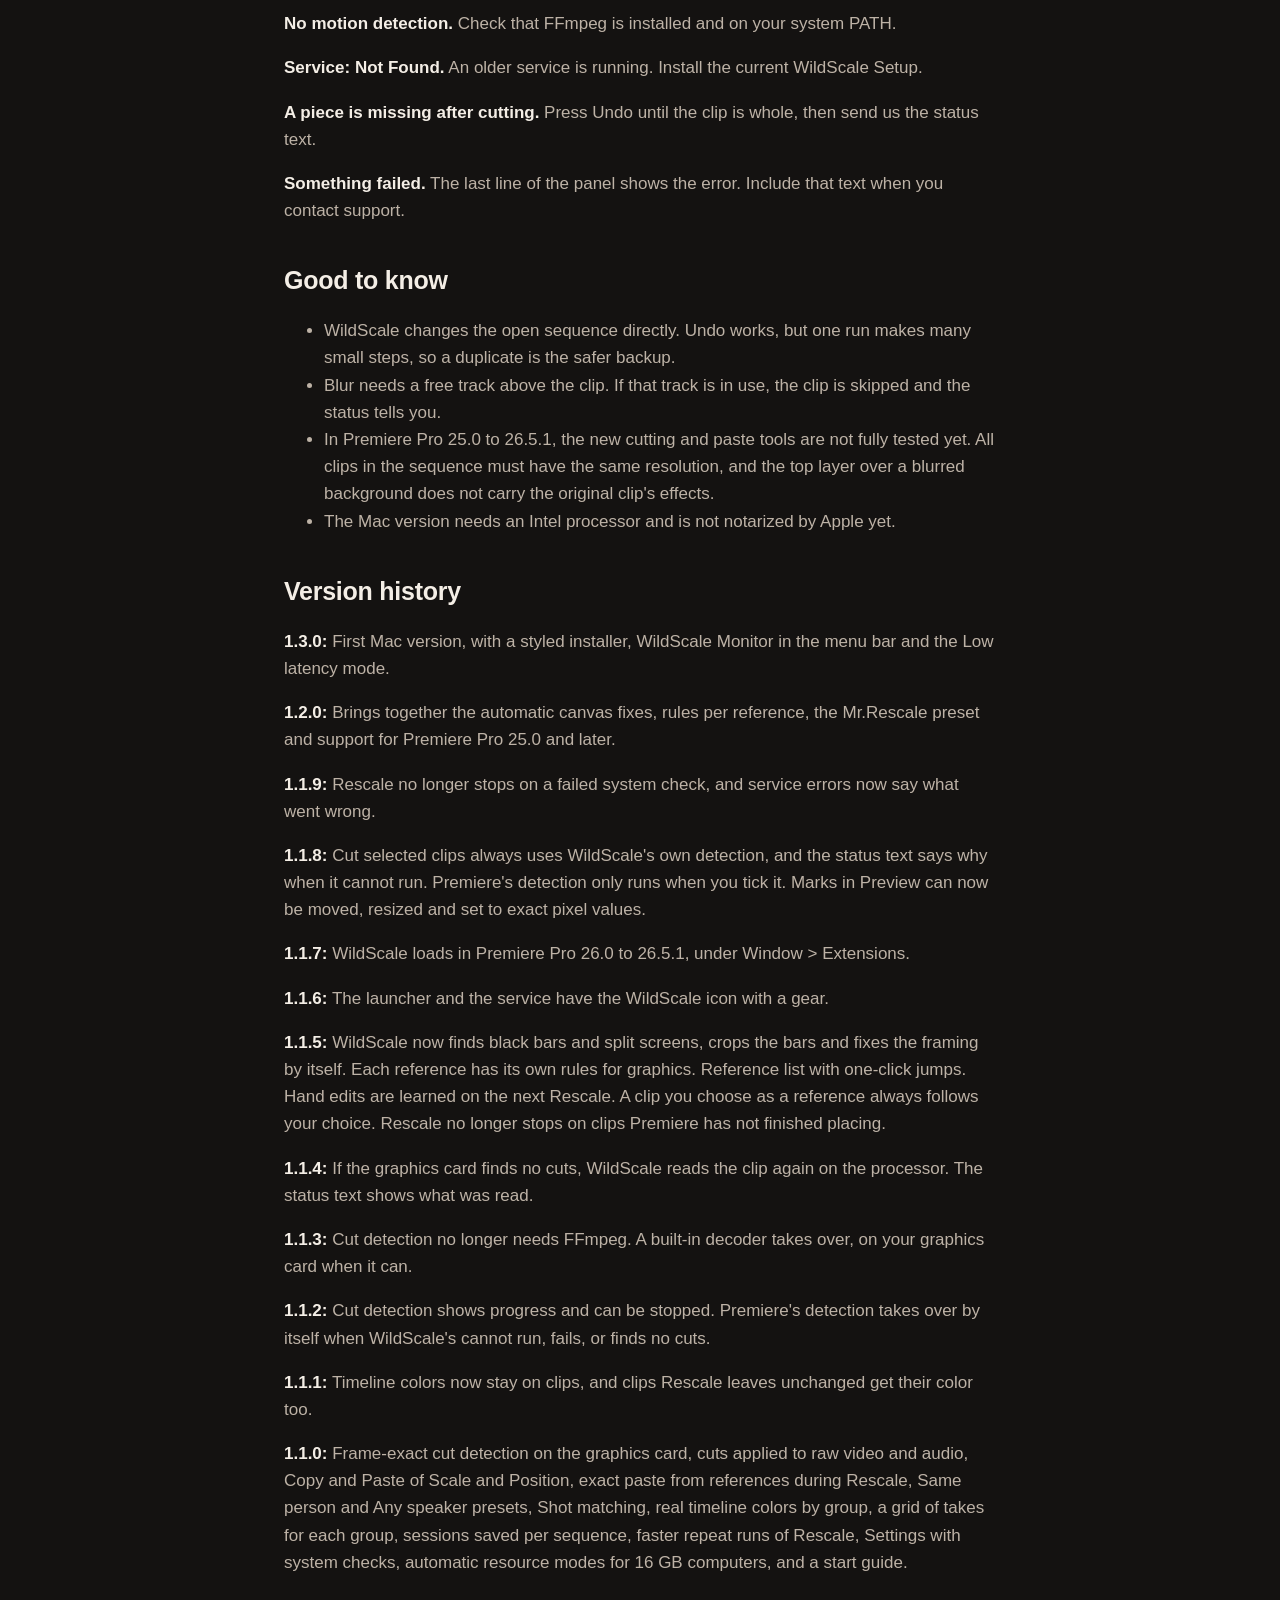
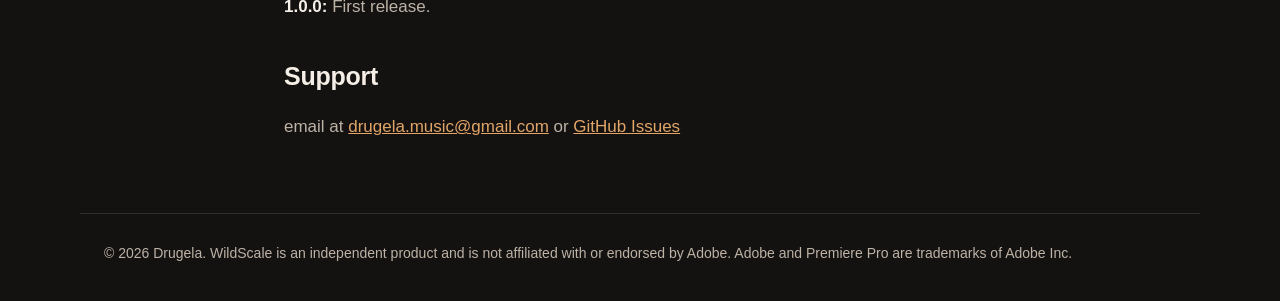
==== commit 388f99e2: "Update the site for WildScale 1.3.0 for Mac Co-Authored-By: Claude Opus 5.5 <noreply@anthropic.com>" ====
--- a/guide.html
+++ b/guide.html
@@ -4,7 +4,7 @@
 <head>
   <meta charset="utf-8" />
   <meta name="viewport" content="width=device-width, initial-scale=1" />
-  <title>WildScale 1.2.0 User Guide</title>
+  <title>WildScale 1.3.0 User Guide</title>
   <meta name="description" content="Everything in the WildScale panel, from install to troubleshooting." />
   <link rel="icon" type="image/png" href="assets/wildscale-icon.png" />
   <link rel="stylesheet" href="style.css" />
@@ -19,24 +19,44 @@
     </nav>
   </header>
   <main class="doc">
-<h1>WildScale 1.2.0 User Guide</h1>
+<h1>WildScale 1.3.0 User Guide</h1>
 <p>WildScale reframes a horizontal edit for vertical and social formats inside Adobe Premiere Pro. You frame a shot once, and it carries that framing through the rest of your timeline. This guide covers everything in the panel, from the first install to the odd problem you might run into.</p>
 <h2>What you need</h2>
 <ul>
 <li>Adobe Premiere Pro 25.0 or later</li>
-<li>Windows 10 or 11, 64-bit</li>
-<li>WildScale Setup</li>
+<li>On Windows: Windows 10 or 11, 64-bit, and WildScale Setup 1.2.0</li>
+<li>On a Mac: macOS 13 or later on an Intel processor, and the WildScale 1.3.0 package. It has been tested with Premiere Pro 26.0 on macOS 15. Apple silicon Macs are not tested.</li>
 <li>FFmpeg, for faster cut detection and for motion detection. Without it, a built-in decoder finds the cuts and each clip is framed as a whole.</li>
 </ul>
 <p>A graphics card helps but is not required. WildScale uses it for text detection when it can, and uses the processor when it cannot. The top of the panel shows which one is active.</p>
 <h2>Installing</h2>
 <ol>
-<li>Run <code>WildScaleSetup-1.2.0.exe</code>. You do not need administrator rights.</li>
+<li>On Windows, run <code>WildScaleSetup-1.2.0.exe</code>. You do not need administrator rights. For a Mac, see below.</li>
 <li>Restart Premiere Pro.</li>
 <li>Open the panel from the Window menu. In Premiere Pro 26.5.2 and later it is under UXP Plugins. In Premiere Pro 25.0 to 26.5.1 it is under Extensions.</li>
 </ol>
 <p>WildScale Setup installs the right panel for both. The panel for 25.0 to 26.5.1 has the same look and uses the same service.</p>
-<p>WildScale has three parts. The panel is what you see in Premiere. The service does the heavy analysis. A small launcher runs when you sign in to Windows and starts the service when the panel asks, so you never have to start anything yourself.</p>
+<p>WildScale has three parts. The panel is what you see in Premiere. The service does the heavy analysis. A small launcher runs when you sign in to your computer and starts the service when the panel asks, so you never have to start anything yourself.</p>
+<h3>Installing on a Mac</h3>
+<ol>
+<li>Quit Premiere Pro completely with Cmd+Q. A Premiere that stays open keeps looking for the old panel.</li>
+<li>Open <code>WildScale-1.3.0-mac-x86_64.pkg</code> and follow the steps. It asks for your administrator password.</li>
+<li>The package is not notarized by Apple yet, so macOS may refuse to open it. Open <strong>System Settings &gt; Privacy & Security</strong>, scroll down and choose <strong>Open Anyway</strong>.</li>
+<li>Start Premiere Pro and choose <strong>Window &gt; Extensions &gt; WildScale</strong>.</li>
+</ol>
+<p>macOS may tell you that WildScale Monitor can run in the background. That is expected. You can manage it in <strong>System Settings &gt; General &gt; Login Items & Extensions</strong>.</p>
+<h3>WildScale Monitor</h3>
+<p>On a Mac, the launcher is a small film strip in the menu bar. It shows what the service is doing:</p>
+<ul>
+<li><strong>Dim:</strong> the service is asleep and wakes when the panel needs it.</li>
+<li><strong>Solid:</strong> the service is awake.</li>
+<li><strong>Rolling, with a percentage:</strong> a job is running.</li>
+</ul>
+<p>Click it to see the current step, start or stop the service, or open the last error. If you quit it, it comes back the next time you sign in.</p>
+<h3>FFmpeg on a Mac</h3>
+<p>The package does not include FFmpeg. WildScale looks for it on the system path, in <code>/usr/local/bin</code> and in <code>/opt/homebrew/bin</code>. With Homebrew, run <code>brew install ffmpeg</code>, then click <strong>Stop service</strong> in WildScale Monitor.</p>
+<h3>Removing WildScale from a Mac</h3>
+<p>Quit Premiere Pro, quit WildScale Monitor, then delete <code>/Applications/WildScale Monitor.app</code>, <code>/Library/LaunchAgents/com.wildscale.launcher.plist</code>, <code>/Library/Application Support/WildScale</code> and <code>/Library/Application Support/Adobe/CEP/extensions/com.wildscale.panel</code>. Your own marks and fixes are in <code>~/Library/Application Support/WildScale</code>.</p>
 <h2>Your first run</h2>
 <ol>
 <li>Make a backup first. WildScale changes the open sequence directly, so duplicate it if you want to keep the original.</li>
@@ -132,6 +152,7 @@
 <li><strong>Full:</strong> checks text about every 1.5 seconds.</li>
 <li><strong>Balanced:</strong> checks less often and frees memory after each run. Very short titles can be missed in long clips.</li>
 <li><strong>Memory saver:</strong> reads one clip stream at a time and checks about every 4 seconds. Look over clips with text afterward.</li>
+<li><strong>Low latency:</strong> the lightest mode, for older or slower computers. It checks the fewest frames, skips the motion scan and uses two processor threads so Premiere stays responsive. Short titles and animated changes inside a clip can be missed, so check the result. On a computer with four cores or fewer, <strong>Auto</strong> picks it when under 4 GB of memory is free. Available on Mac in 1.3.0; Windows gets it in the next release.</li>
 </ul>
 <p>When less than 1 GB of memory is free, analysis pauses for up to 20 seconds to leave Premiere room.</p>
 <h2>9. Appearance</h2>
@@ -178,7 +199,9 @@
 <h2>Your privacy</h2>
 <p>Frames are analyzed on your computer by the local service, which only listens on your own machine. Your footage is never uploaded.</p>
 <h2>Troubleshooting</h2>
-<p><strong>The dot stays red.</strong> Click <strong>Start service</strong>. If that does not help, sign out of Windows and back in, or reinstall WildScale.</p>
+<p><strong>The dot stays red.</strong> Click <strong>Start service</strong>. If that does not help, sign out of your computer and back in, or reinstall WildScale. On a Mac, check that the film strip is in the menu bar; if it is not, open WildScale Monitor from Applications.</p>
+<p><strong>Page failed to load, on a Mac.</strong> Quit Premiere Pro with Cmd+Q and start it again. This happens when WildScale was installed while Premiere was open.</p>
+<p><strong>WildScale is not under Window &gt; Extensions, on a Mac.</strong> Run the package again, then restart Premiere Pro.</p>
 <p><strong>Frames look wrong or come from the wrong moment.</strong> Turn off <strong>Fast frame reading from the source file</strong> in Settings.</p>
 <p><strong>Too much blur.</strong> Delete large marks in <strong>Memory</strong>, then click <strong>Forget fixes</strong>.</p>
 <p><strong>A clip is not recognized.</strong> Add it as another reference, or fix it by hand and click <strong>Learn from selected fixes</strong>.</p>
@@ -191,9 +214,10 @@
 <li>WildScale changes the open sequence directly. Undo works, but one run makes many small steps, so a duplicate is the safer backup.</li>
 <li>Blur needs a free track above the clip. If that track is in use, the clip is skipped and the status tells you.</li>
 <li>In Premiere Pro 25.0 to 26.5.1, the new cutting and paste tools are not fully tested yet. All clips in the sequence must have the same resolution, and the top layer over a blurred background does not carry the original clip's effects.</li>
-<li>Windows only for now.</li>
+<li>The Mac version needs an Intel processor and is not notarized by Apple yet.</li>
 </ul>
 <h2>Version history</h2>
+<p><strong>1.3.0:</strong> First Mac version, with a styled installer, WildScale Monitor in the menu bar and the Low latency mode.</p>
 <p><strong>1.2.0:</strong> Brings together the automatic canvas fixes, rules per reference, the Mr.Rescale preset and support for Premiere Pro 25.0 and later.</p>
 <p><strong>1.1.9:</strong> Rescale no longer stops on a failed system check, and service errors now say what went wrong.</p>
 <p><strong>1.1.8:</strong> Cut selected clips always uses WildScale's own detection, and the status text says why when it cannot run. Premiere's detection only runs when you tick it. Marks in Preview can now be moved, resized and set to exact pixel values.</p>
--- a/style.css
+++ b/style.css
@@ -139,6 +139,10 @@
   box-shadow: inset 0 0 0 1px var(--line);
 }
 
+.otherDownload {
+  flex-basis: 100%;
+}
+
 .status {
   color: var(--soft);
   font-size: 15px;
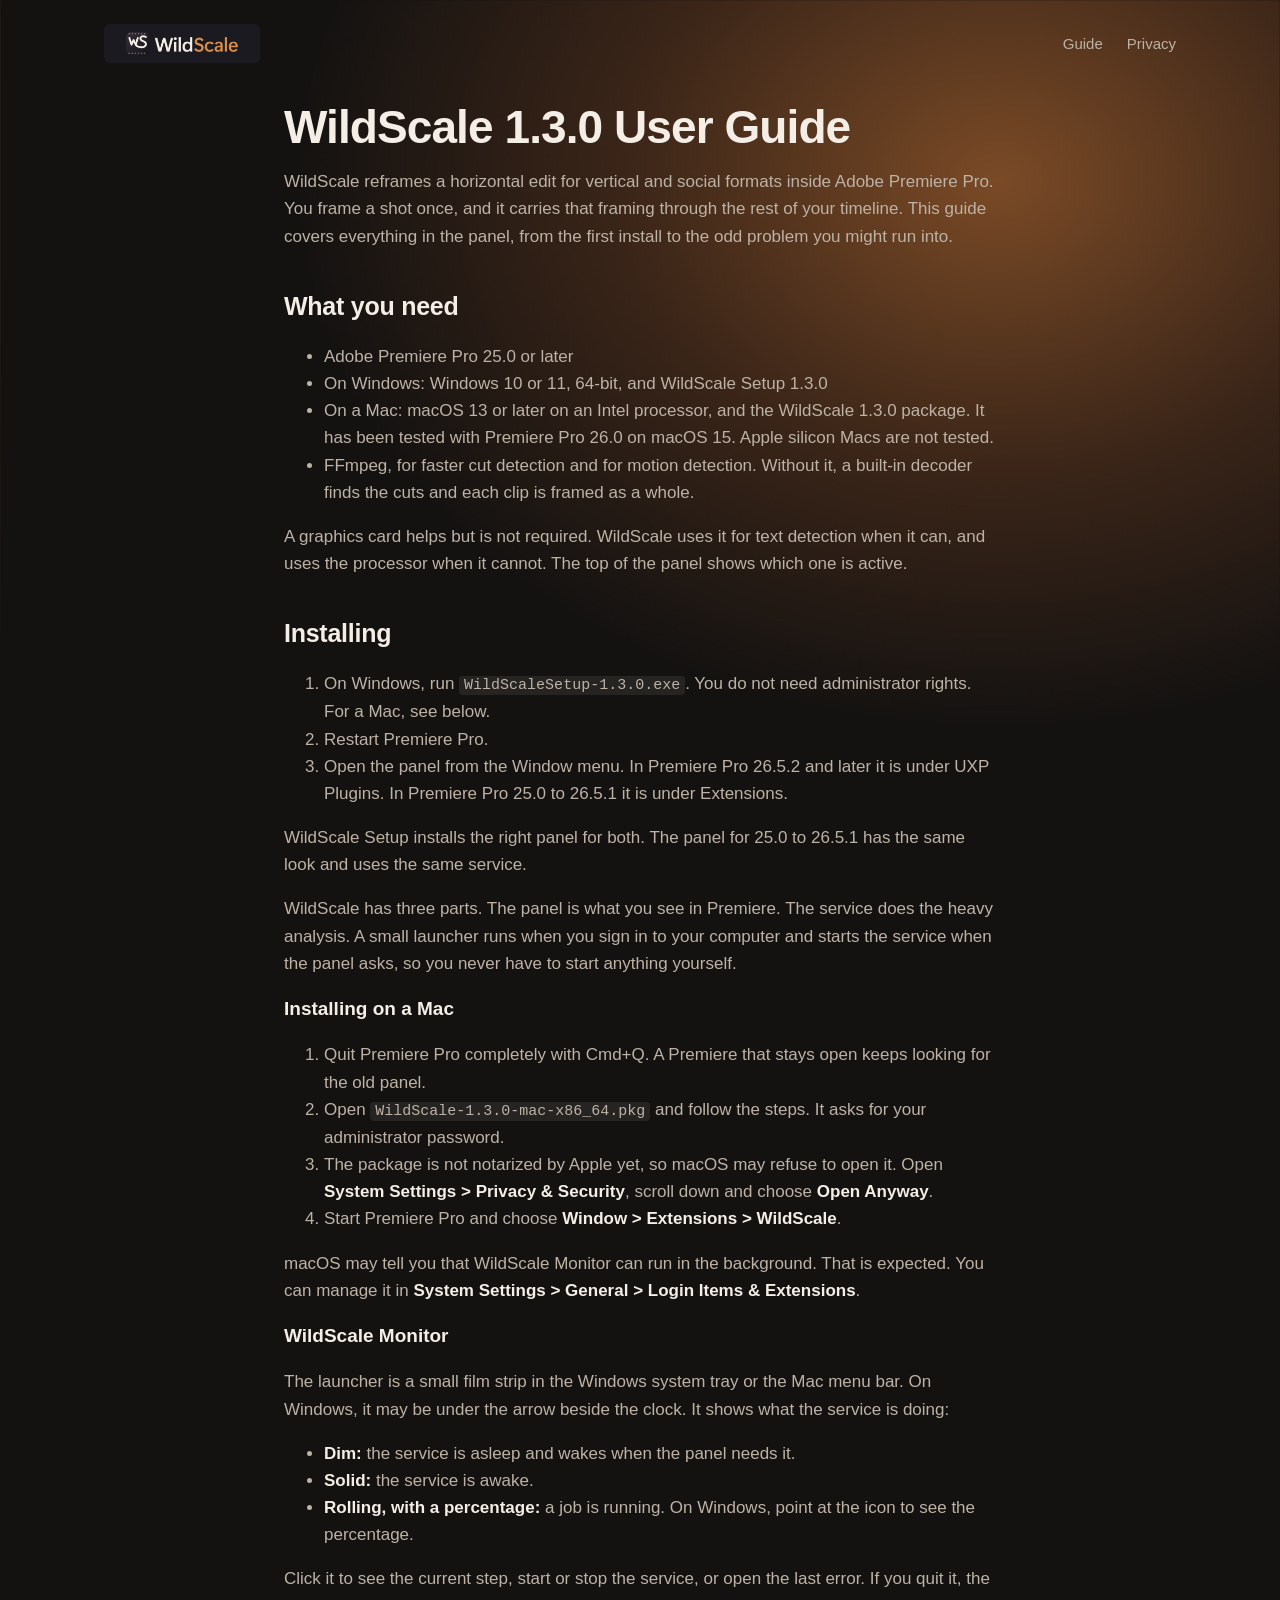
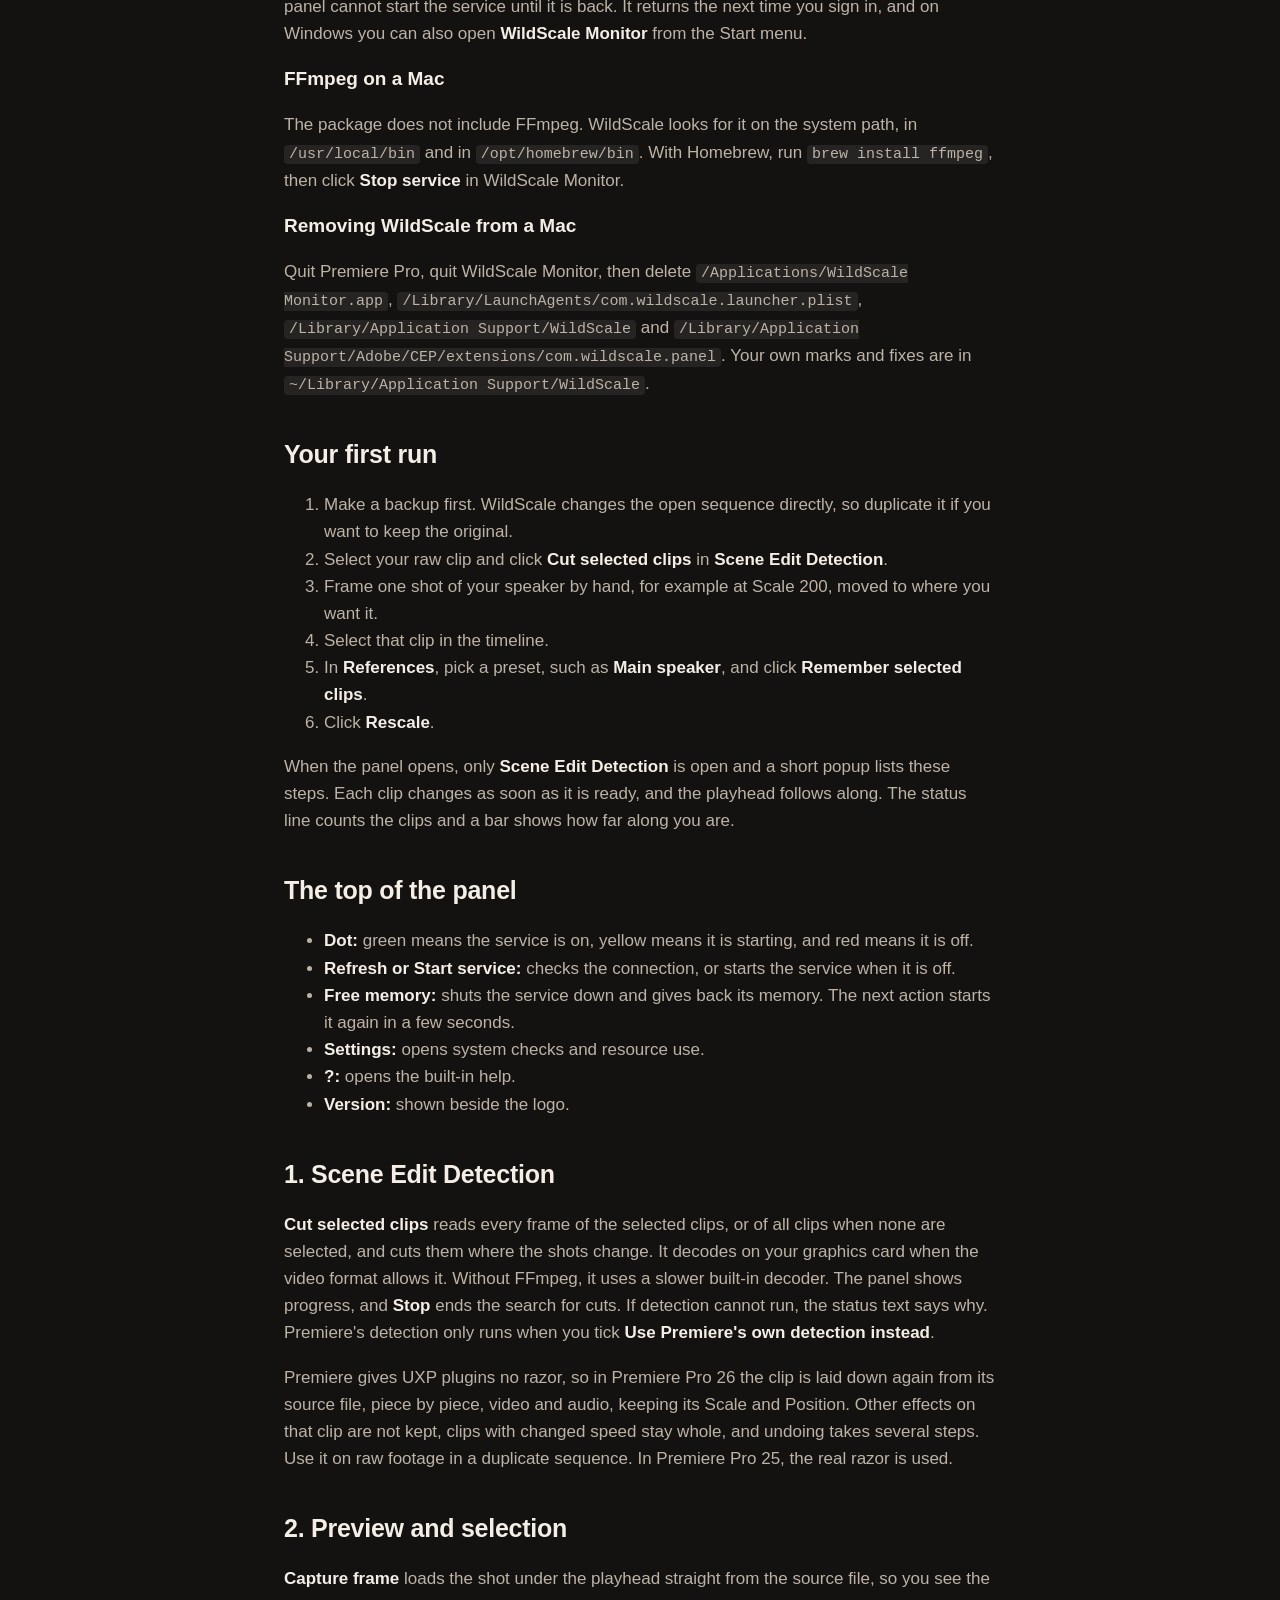
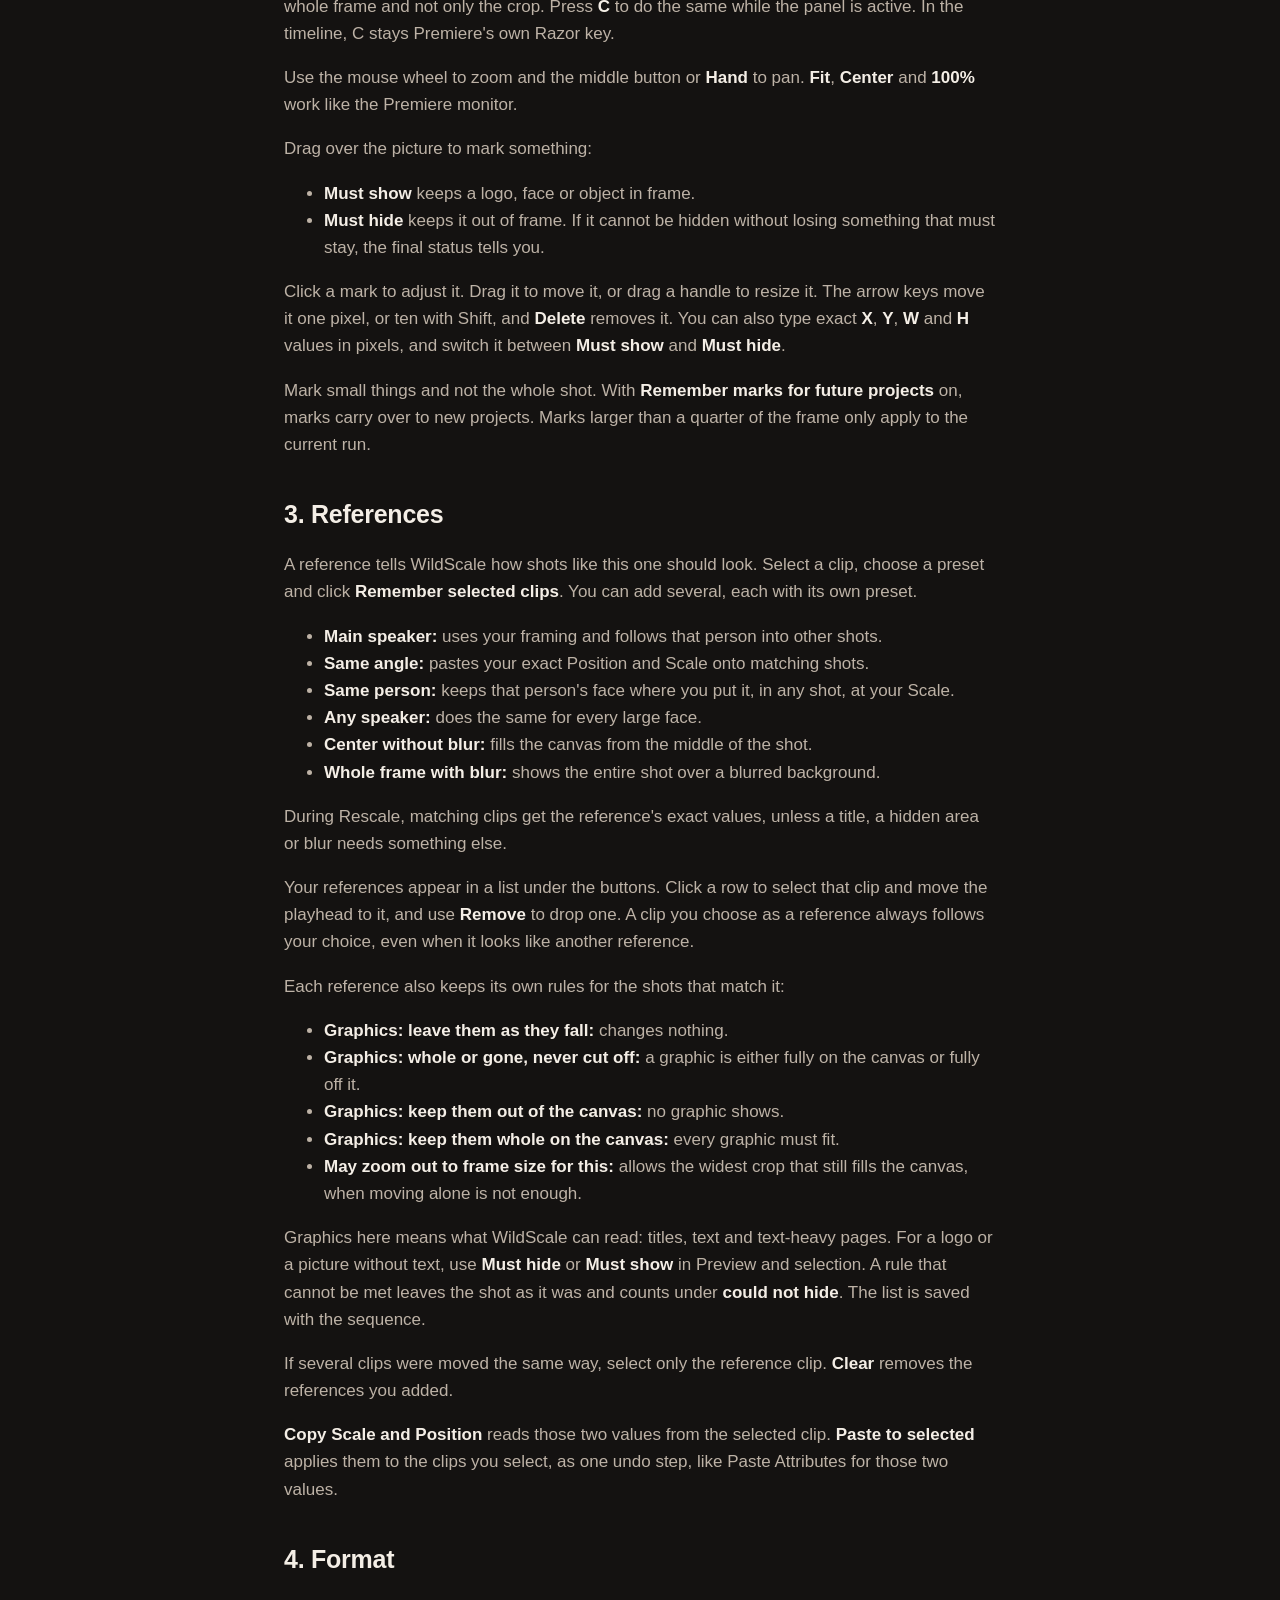
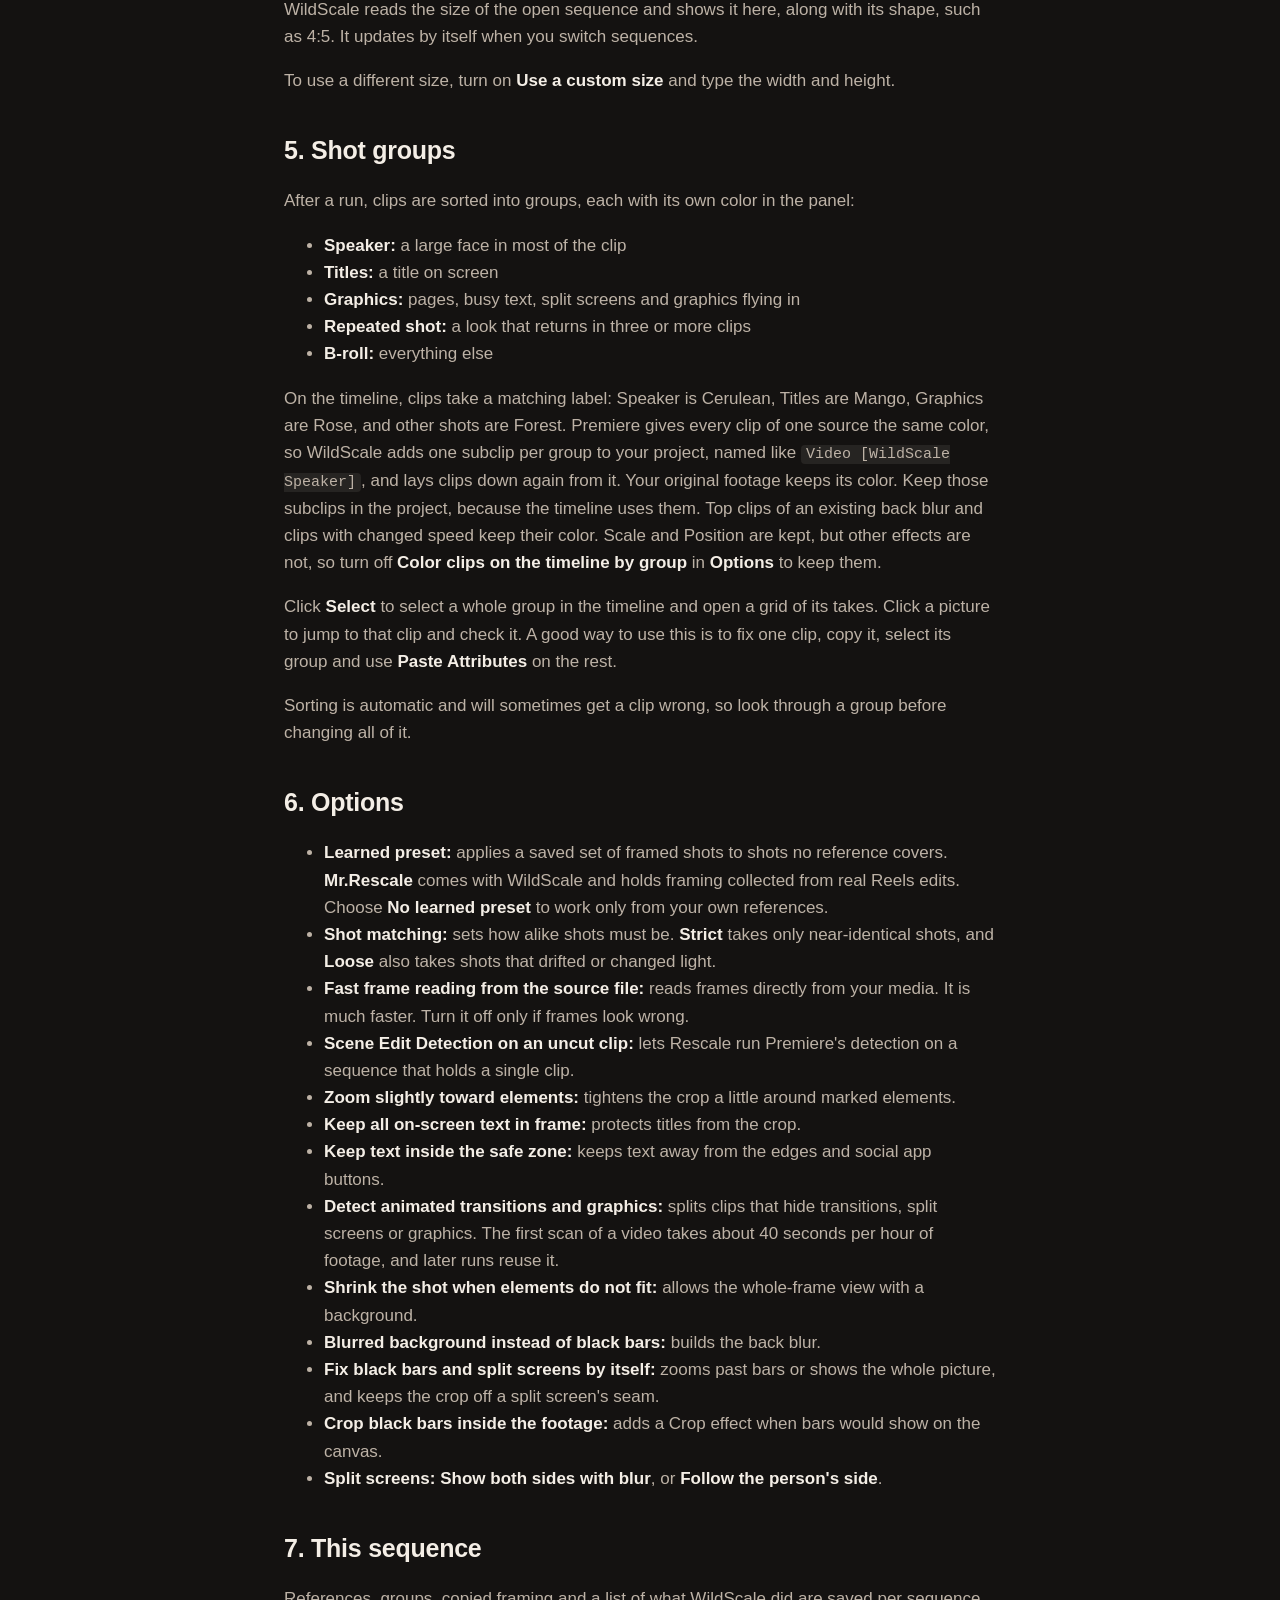
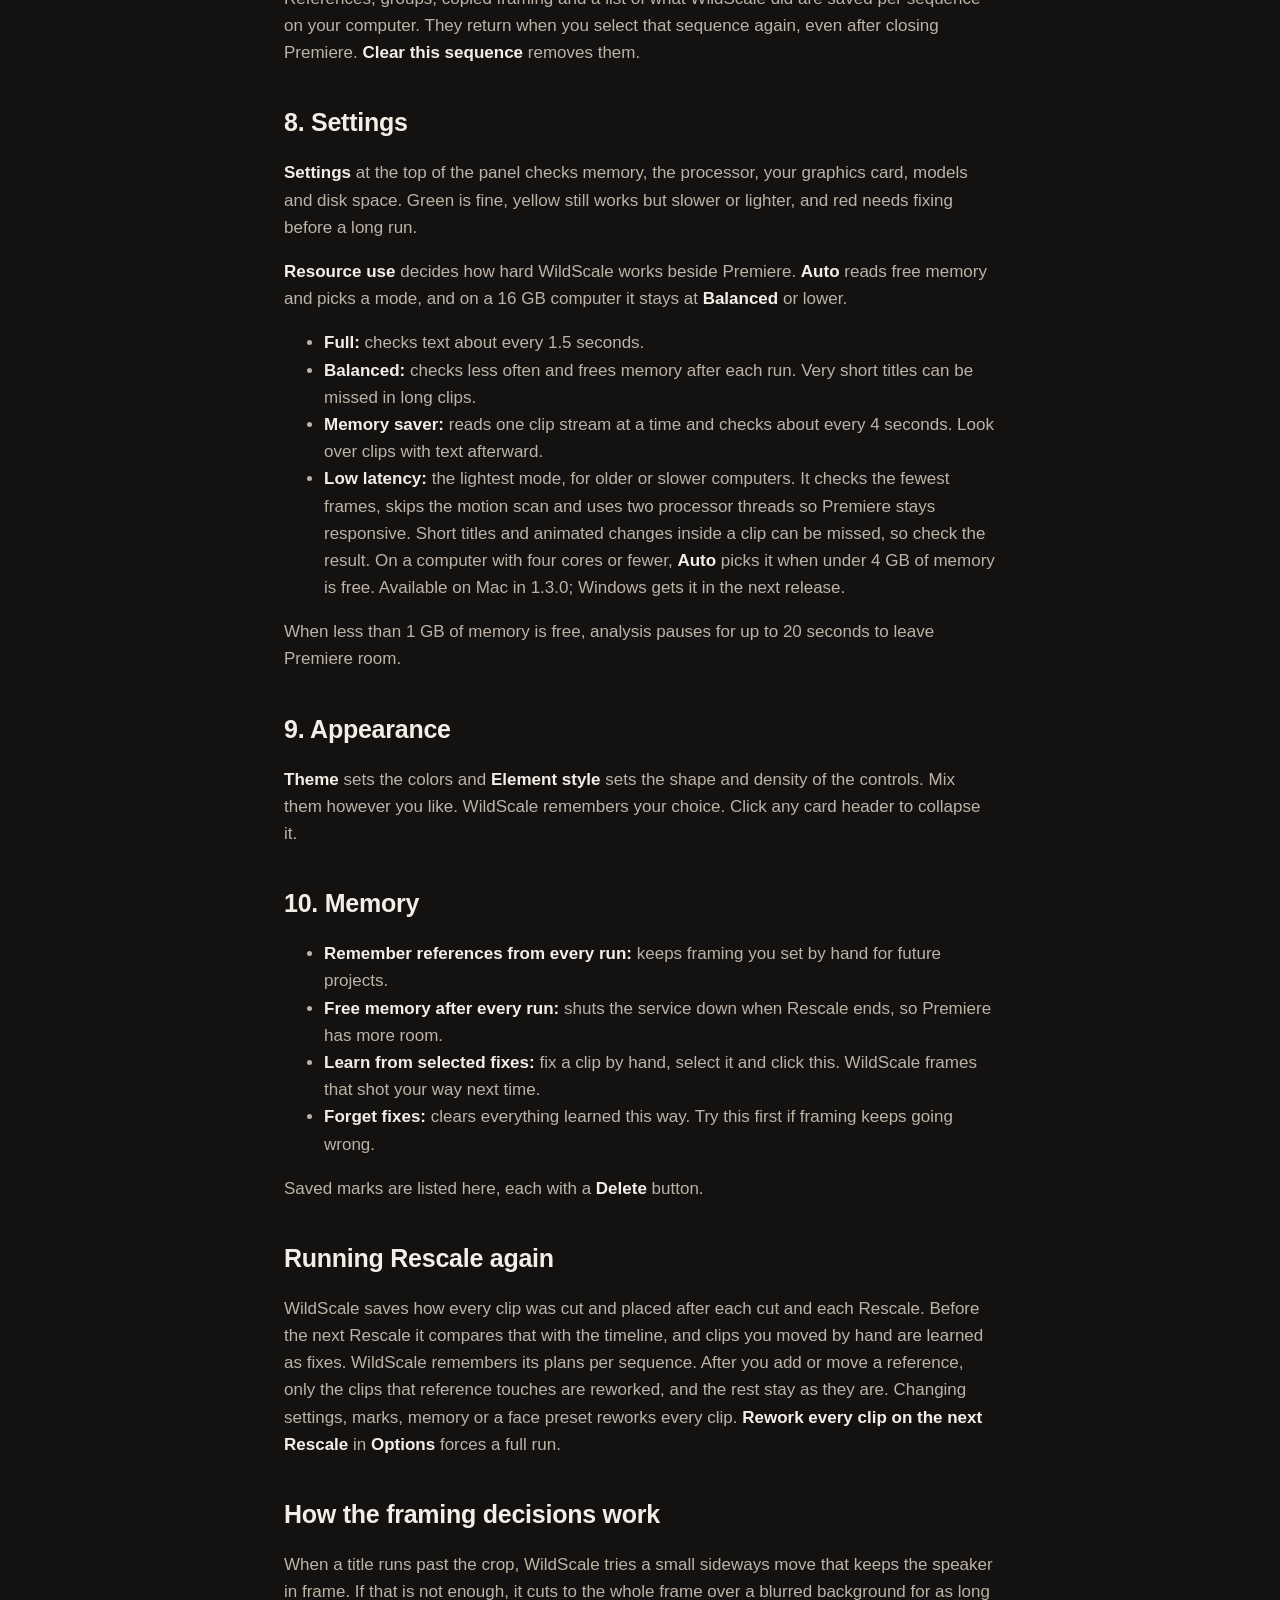
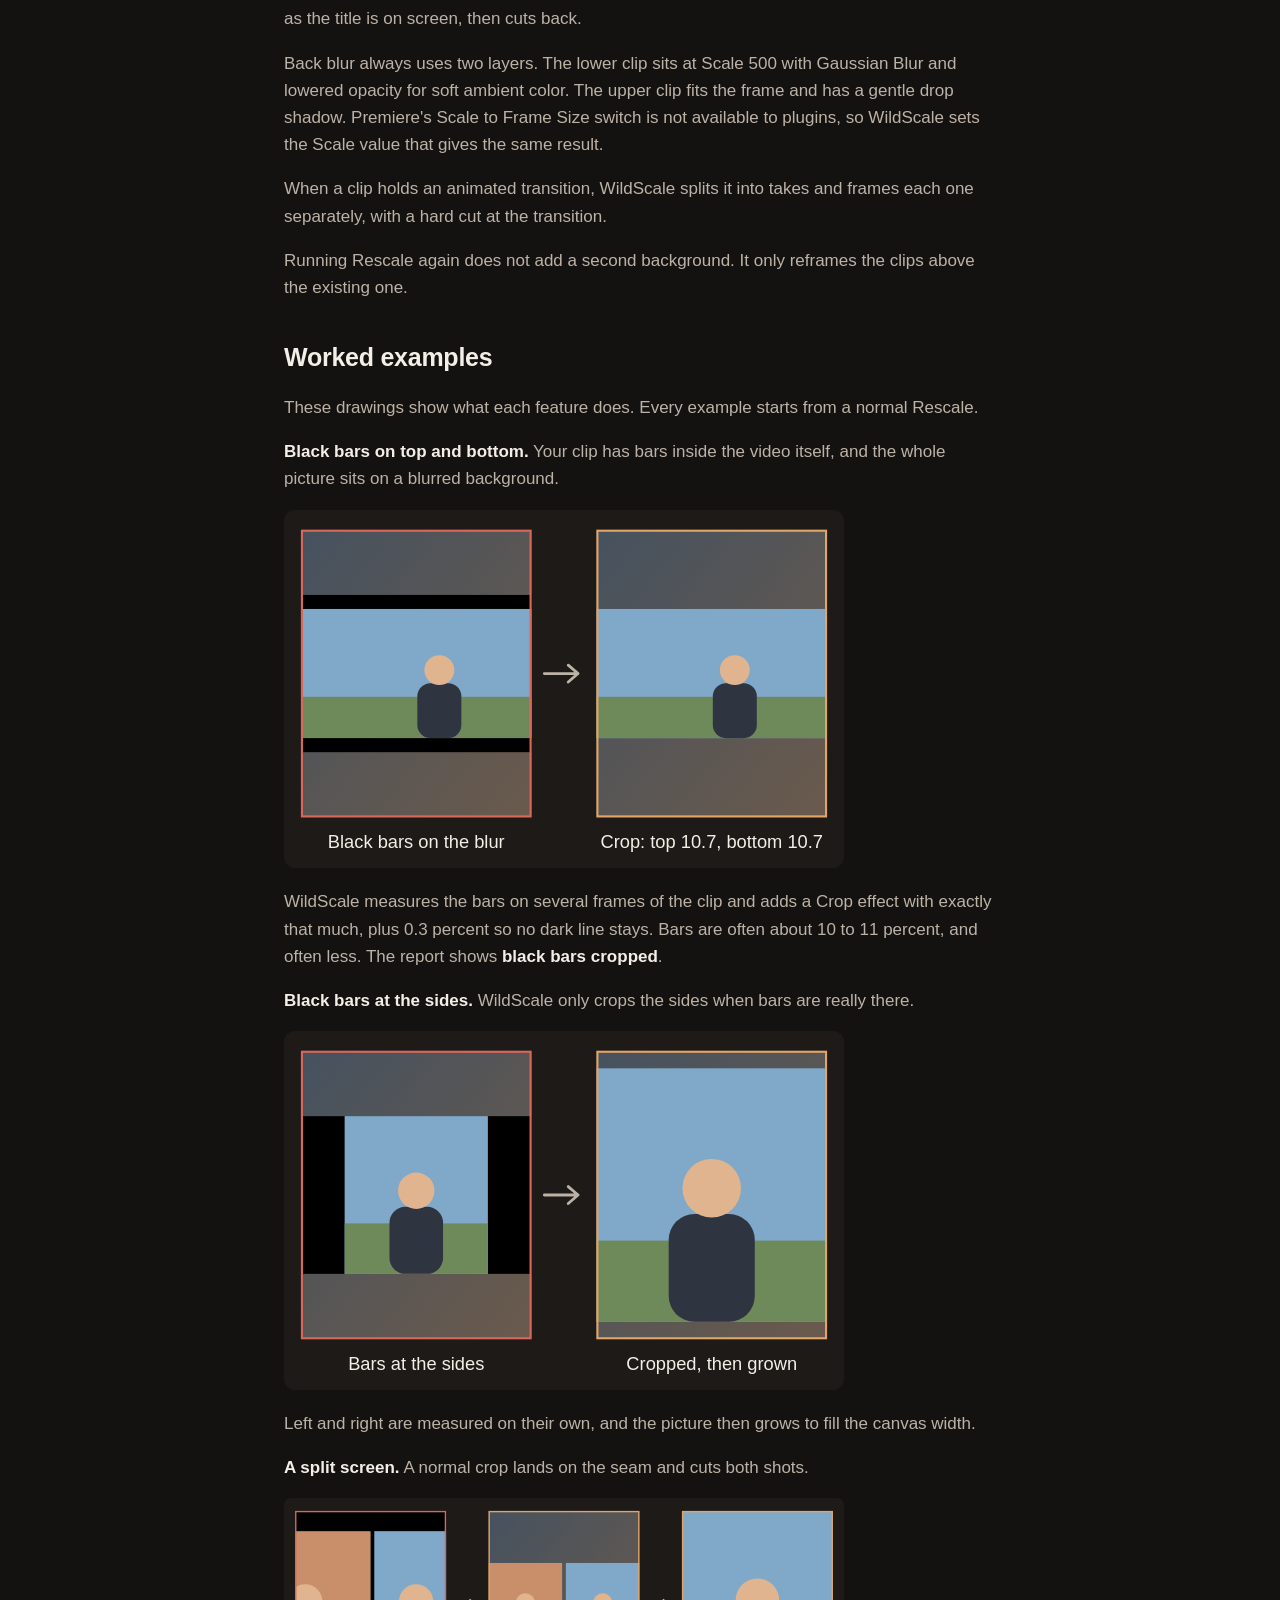
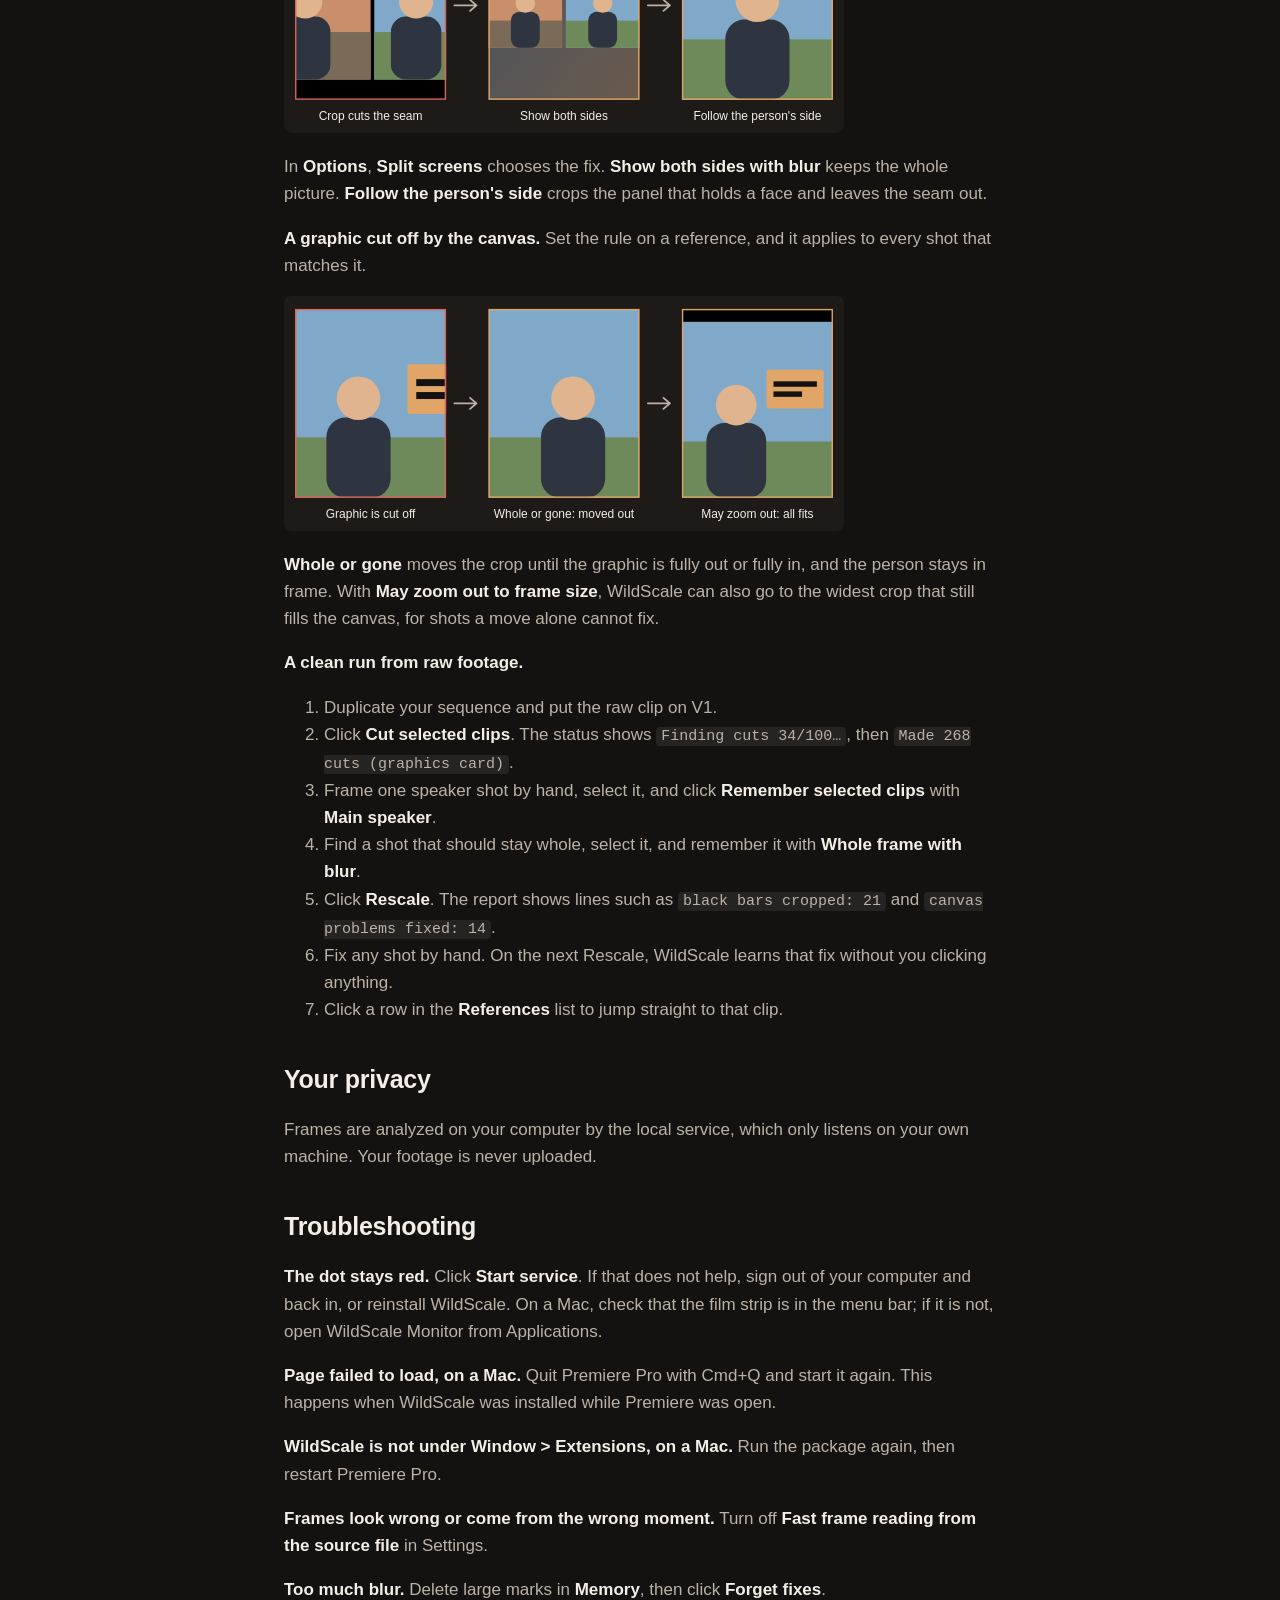
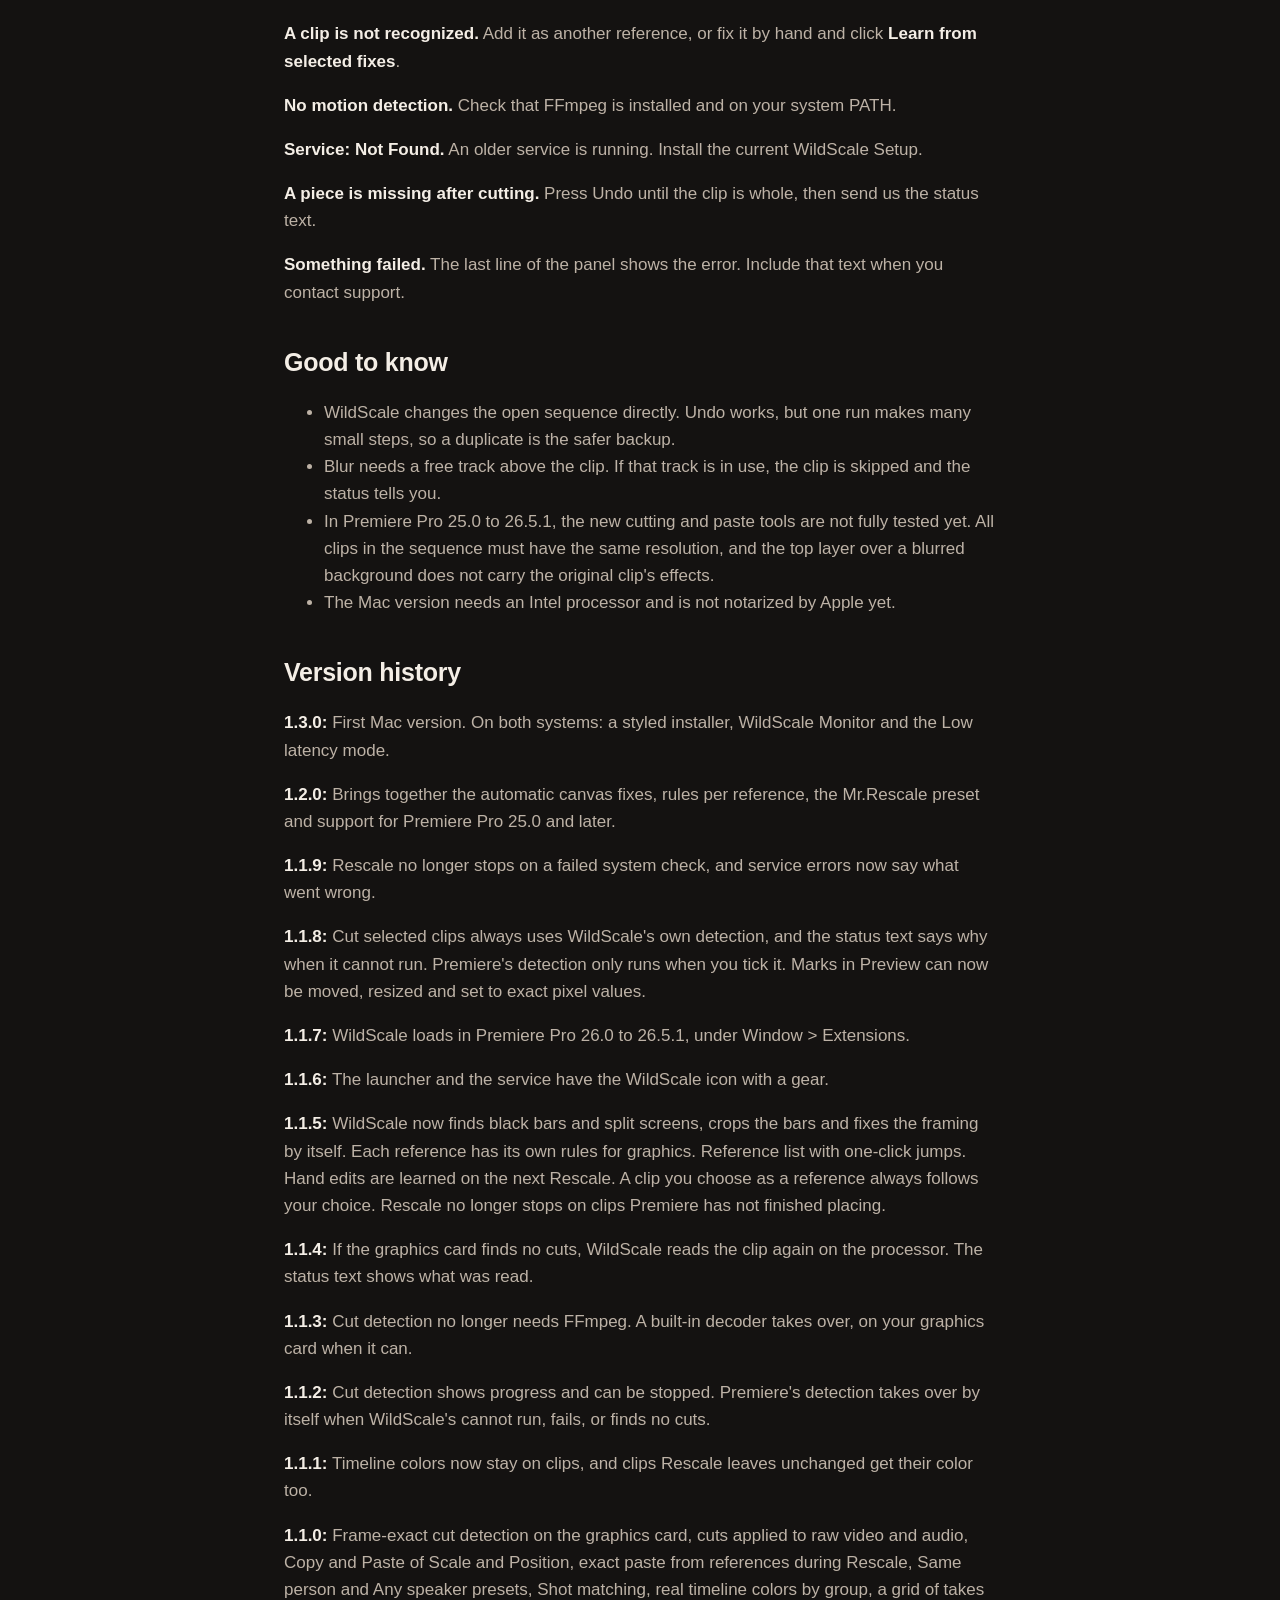
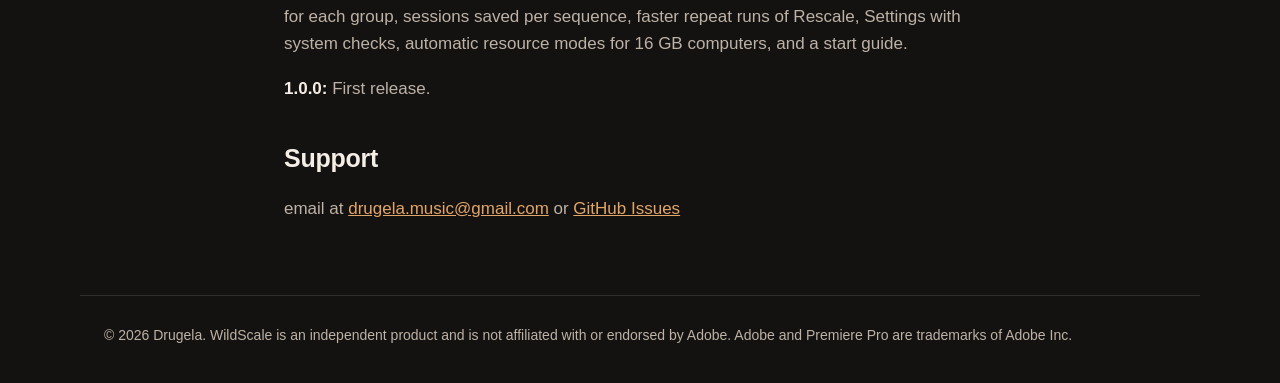
==== commit be465a0e: "Update the site for WildScale 1.3.0 for Windows Co-Authored-By: Claude Opus 5.5 <noreply@anthropic.c" ====
--- a/guide.html
+++ b/guide.html
@@ -24,14 +24,14 @@
 <h2>What you need</h2>
 <ul>
 <li>Adobe Premiere Pro 25.0 or later</li>
-<li>On Windows: Windows 10 or 11, 64-bit, and WildScale Setup 1.2.0</li>
+<li>On Windows: Windows 10 or 11, 64-bit, and WildScale Setup 1.3.0</li>
 <li>On a Mac: macOS 13 or later on an Intel processor, and the WildScale 1.3.0 package. It has been tested with Premiere Pro 26.0 on macOS 15. Apple silicon Macs are not tested.</li>
 <li>FFmpeg, for faster cut detection and for motion detection. Without it, a built-in decoder finds the cuts and each clip is framed as a whole.</li>
 </ul>
 <p>A graphics card helps but is not required. WildScale uses it for text detection when it can, and uses the processor when it cannot. The top of the panel shows which one is active.</p>
 <h2>Installing</h2>
 <ol>
-<li>On Windows, run <code>WildScaleSetup-1.2.0.exe</code>. You do not need administrator rights. For a Mac, see below.</li>
+<li>On Windows, run <code>WildScaleSetup-1.3.0.exe</code>. You do not need administrator rights. For a Mac, see below.</li>
 <li>Restart Premiere Pro.</li>
 <li>Open the panel from the Window menu. In Premiere Pro 26.5.2 and later it is under UXP Plugins. In Premiere Pro 25.0 to 26.5.1 it is under Extensions.</li>
 </ol>
@@ -46,13 +46,13 @@
 </ol>
 <p>macOS may tell you that WildScale Monitor can run in the background. That is expected. You can manage it in <strong>System Settings &gt; General &gt; Login Items & Extensions</strong>.</p>
 <h3>WildScale Monitor</h3>
-<p>On a Mac, the launcher is a small film strip in the menu bar. It shows what the service is doing:</p>
+<p>The launcher is a small film strip in the Windows system tray or the Mac menu bar. On Windows, it may be under the arrow beside the clock. It shows what the service is doing:</p>
 <ul>
 <li><strong>Dim:</strong> the service is asleep and wakes when the panel needs it.</li>
 <li><strong>Solid:</strong> the service is awake.</li>
-<li><strong>Rolling, with a percentage:</strong> a job is running.</li>
-</ul>
-<p>Click it to see the current step, start or stop the service, or open the last error. If you quit it, it comes back the next time you sign in.</p>
+<li><strong>Rolling, with a percentage:</strong> a job is running. On Windows, point at the icon to see the percentage.</li>
+</ul>
+<p>Click it to see the current step, start or stop the service, or open the last error. If you quit it, the panel cannot start the service until it is back. It returns the next time you sign in, and on Windows you can also open <strong>WildScale Monitor</strong> from the Start menu.</p>
 <h3>FFmpeg on a Mac</h3>
 <p>The package does not include FFmpeg. WildScale looks for it on the system path, in <code>/usr/local/bin</code> and in <code>/opt/homebrew/bin</code>. With Homebrew, run <code>brew install ffmpeg</code>, then click <strong>Stop service</strong> in WildScale Monitor.</p>
 <h3>Removing WildScale from a Mac</h3>
@@ -217,7 +217,7 @@
 <li>The Mac version needs an Intel processor and is not notarized by Apple yet.</li>
 </ul>
 <h2>Version history</h2>
-<p><strong>1.3.0:</strong> First Mac version, with a styled installer, WildScale Monitor in the menu bar and the Low latency mode.</p>
+<p><strong>1.3.0:</strong> First Mac version. On both systems: a styled installer, WildScale Monitor and the Low latency mode.</p>
 <p><strong>1.2.0:</strong> Brings together the automatic canvas fixes, rules per reference, the Mr.Rescale preset and support for Premiere Pro 25.0 and later.</p>
 <p><strong>1.1.9:</strong> Rescale no longer stops on a failed system check, and service errors now say what went wrong.</p>
 <p><strong>1.1.8:</strong> Cut selected clips always uses WildScale's own detection, and the status text says why when it cannot run. Premiere's detection only runs when you tick it. Marks in Preview can now be moved, resized and set to exact pixel values.</p>
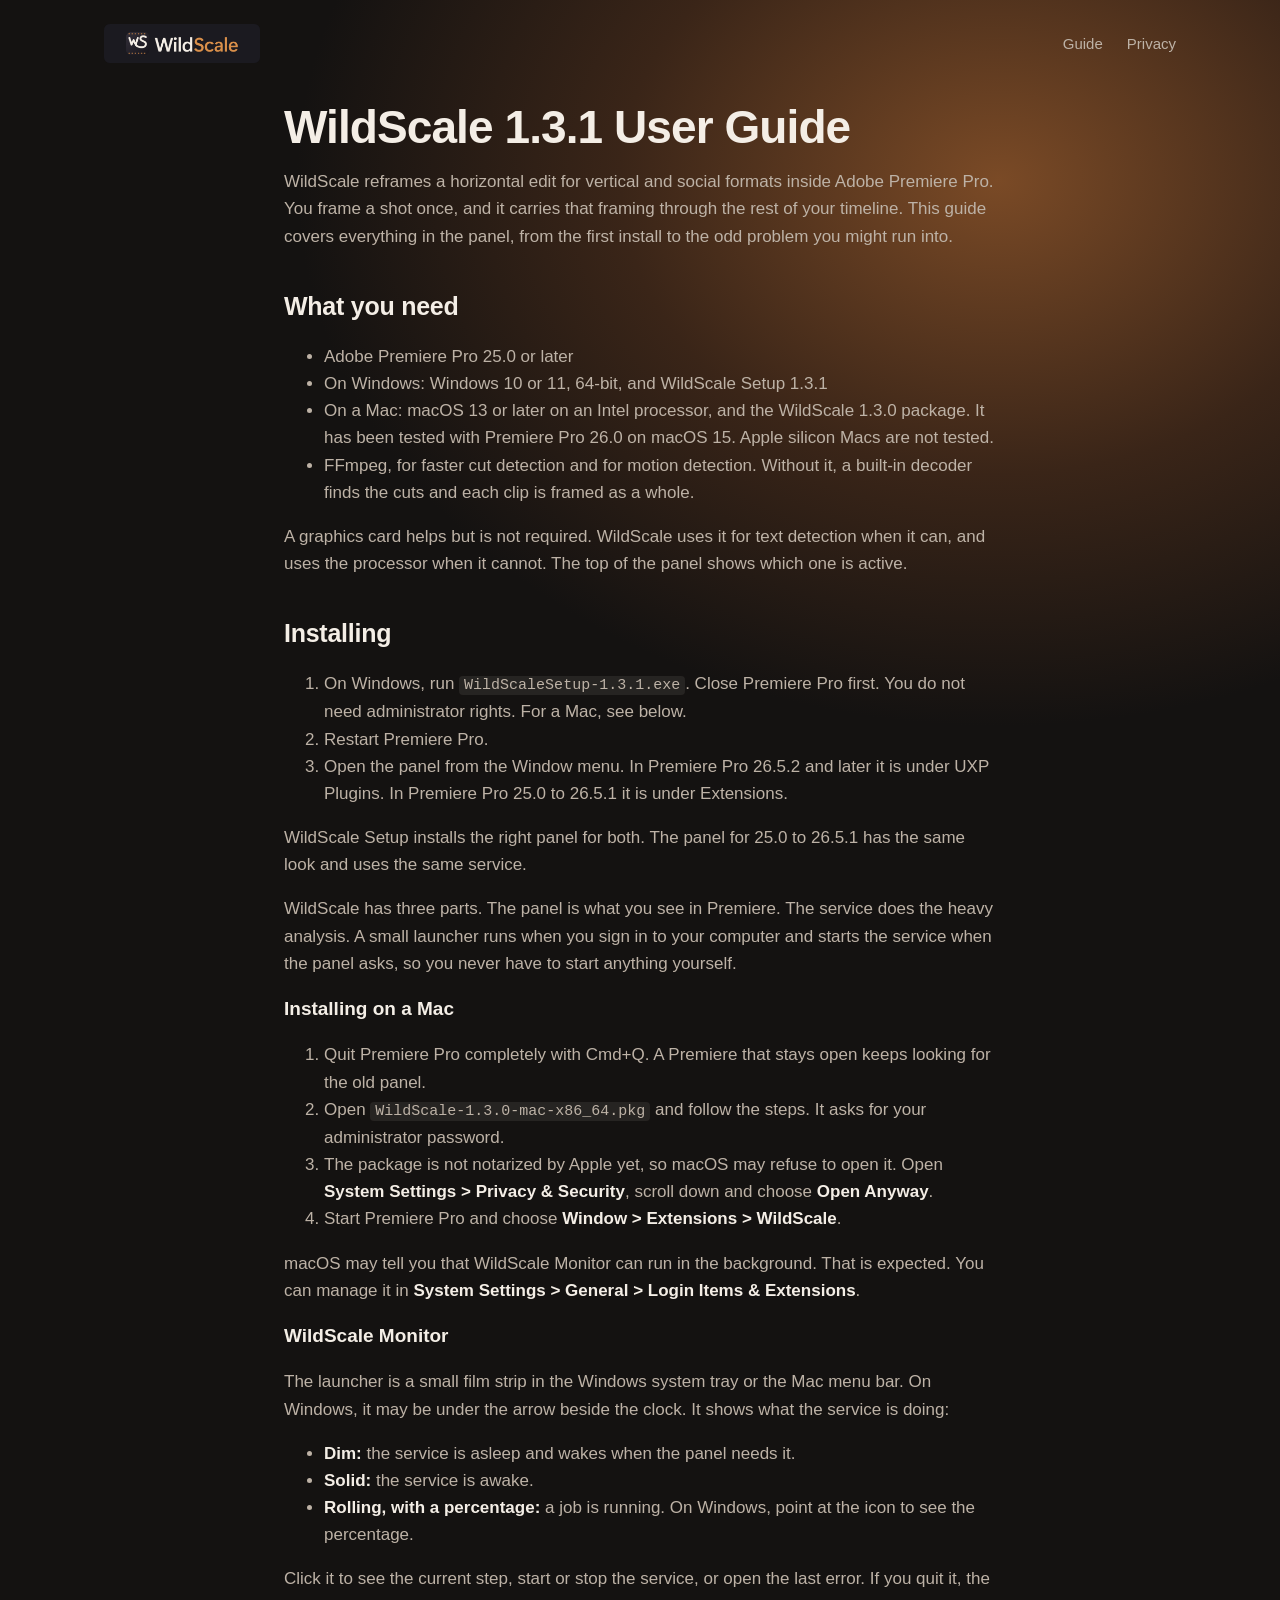
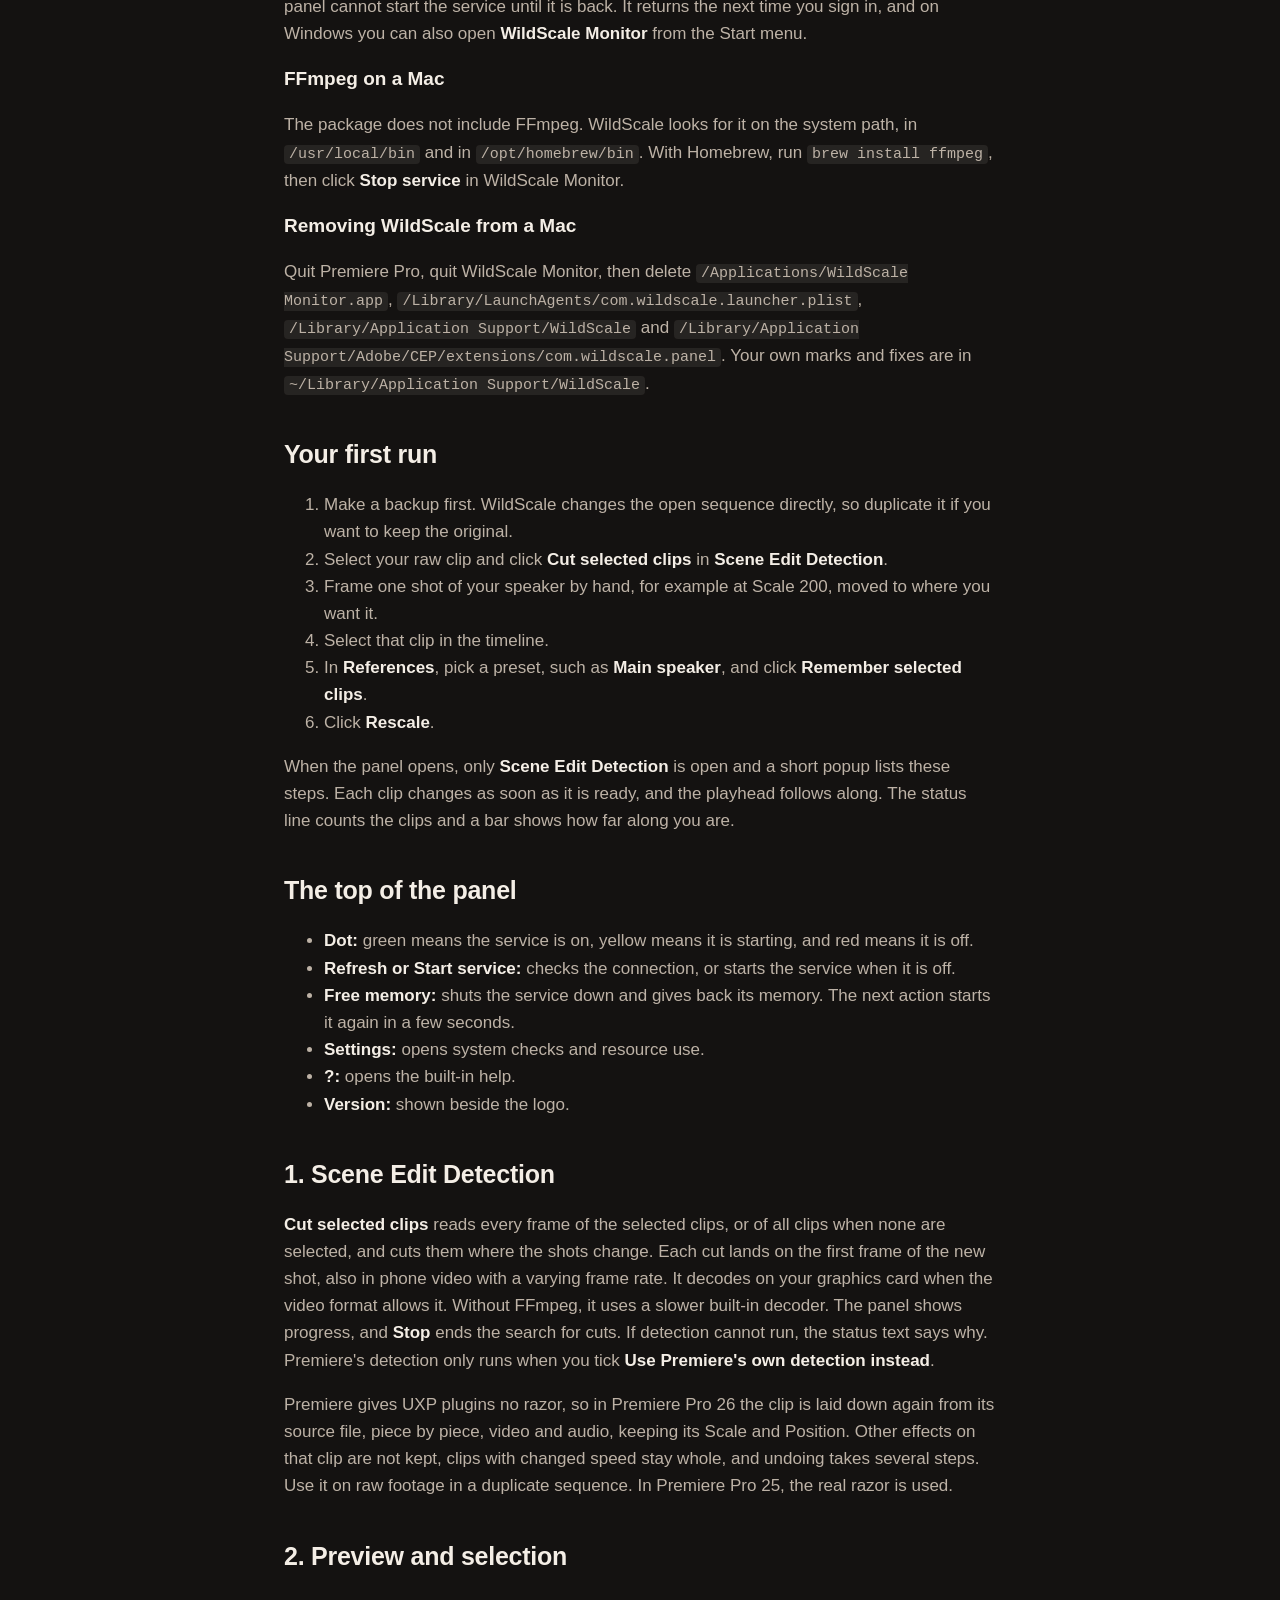
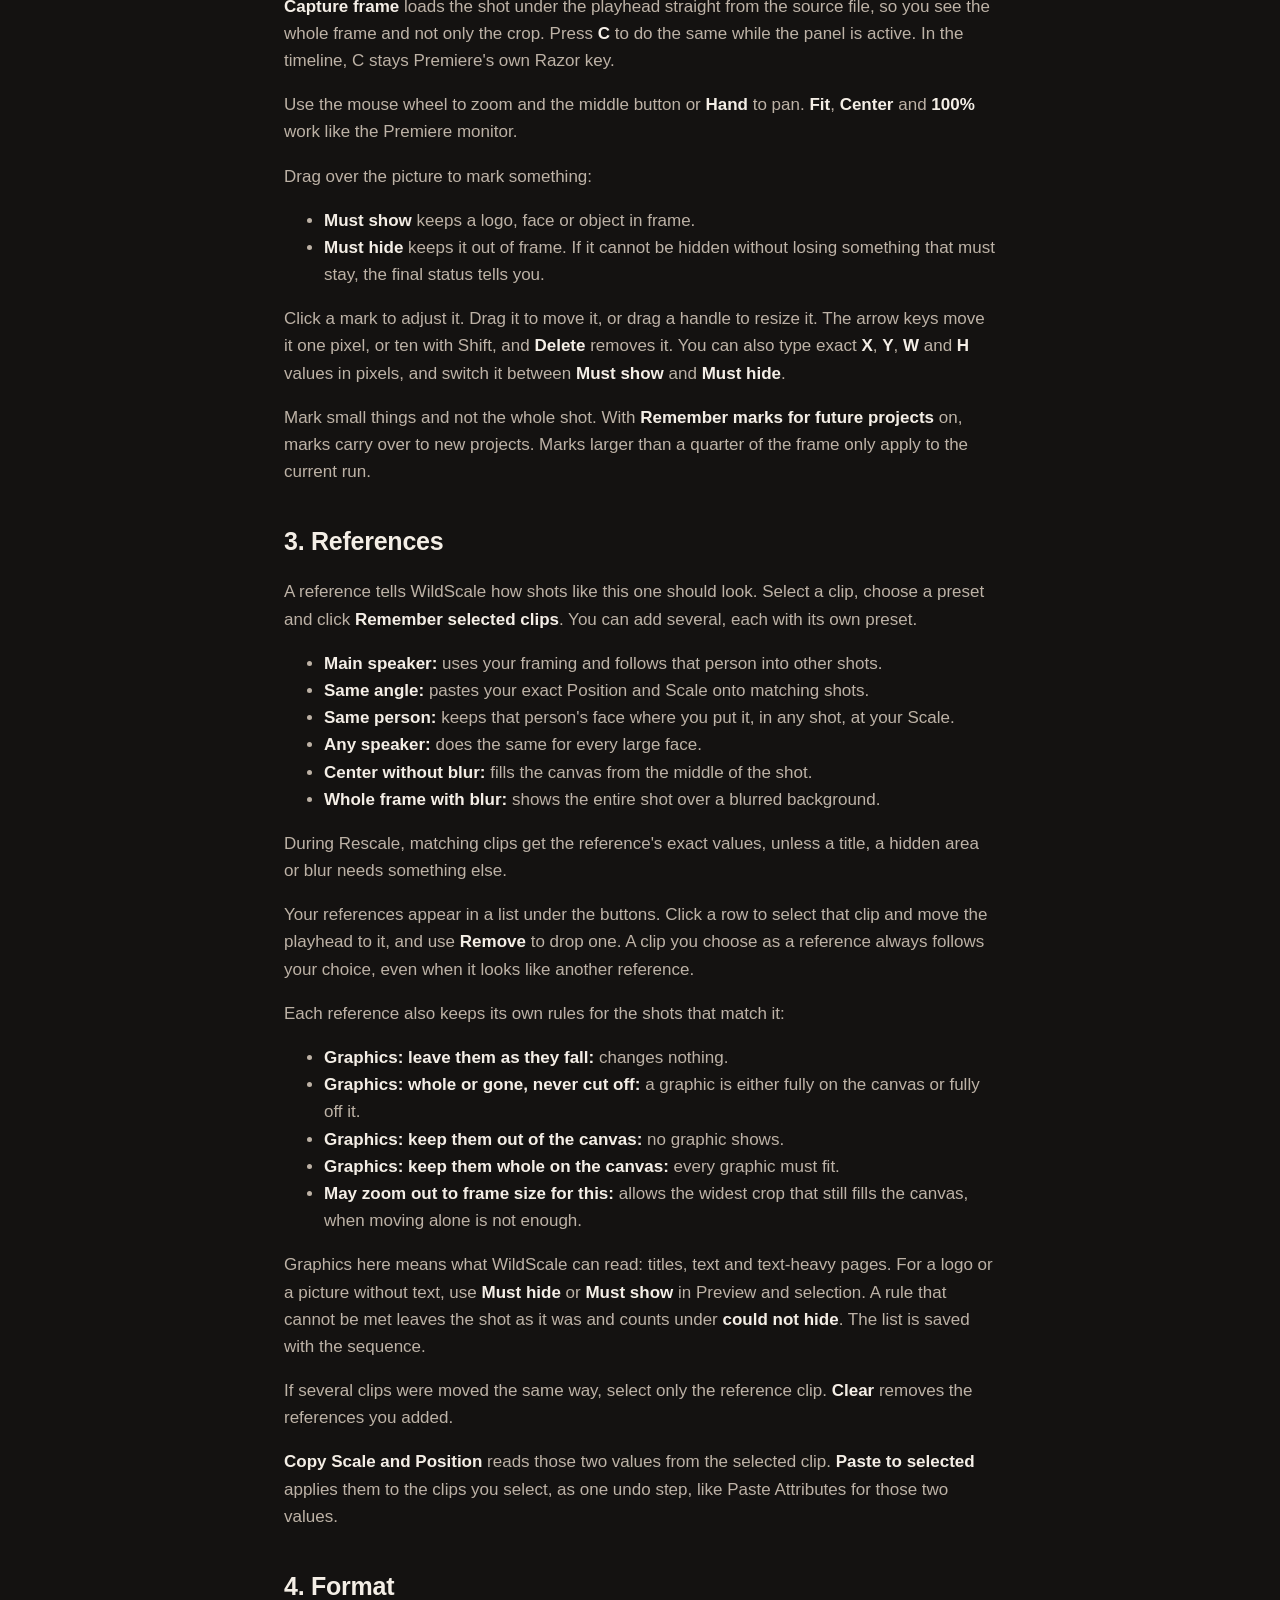
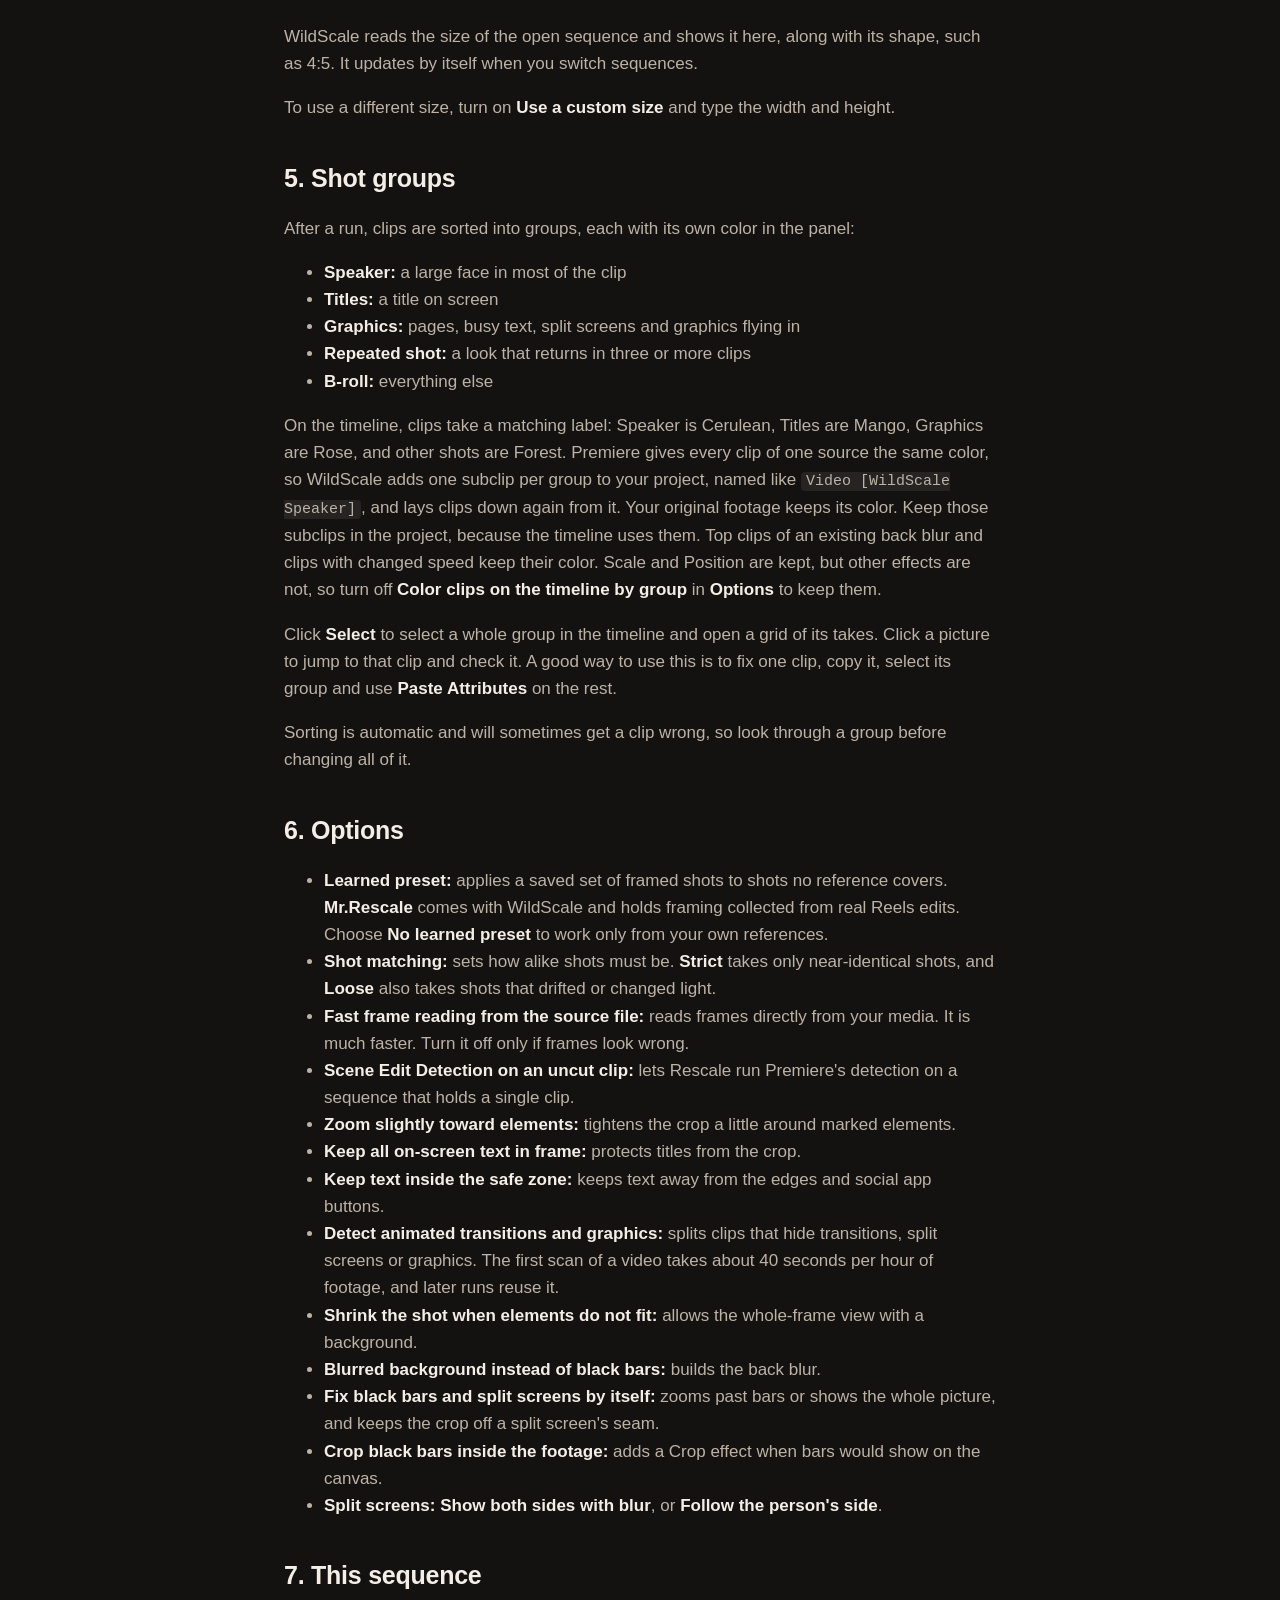
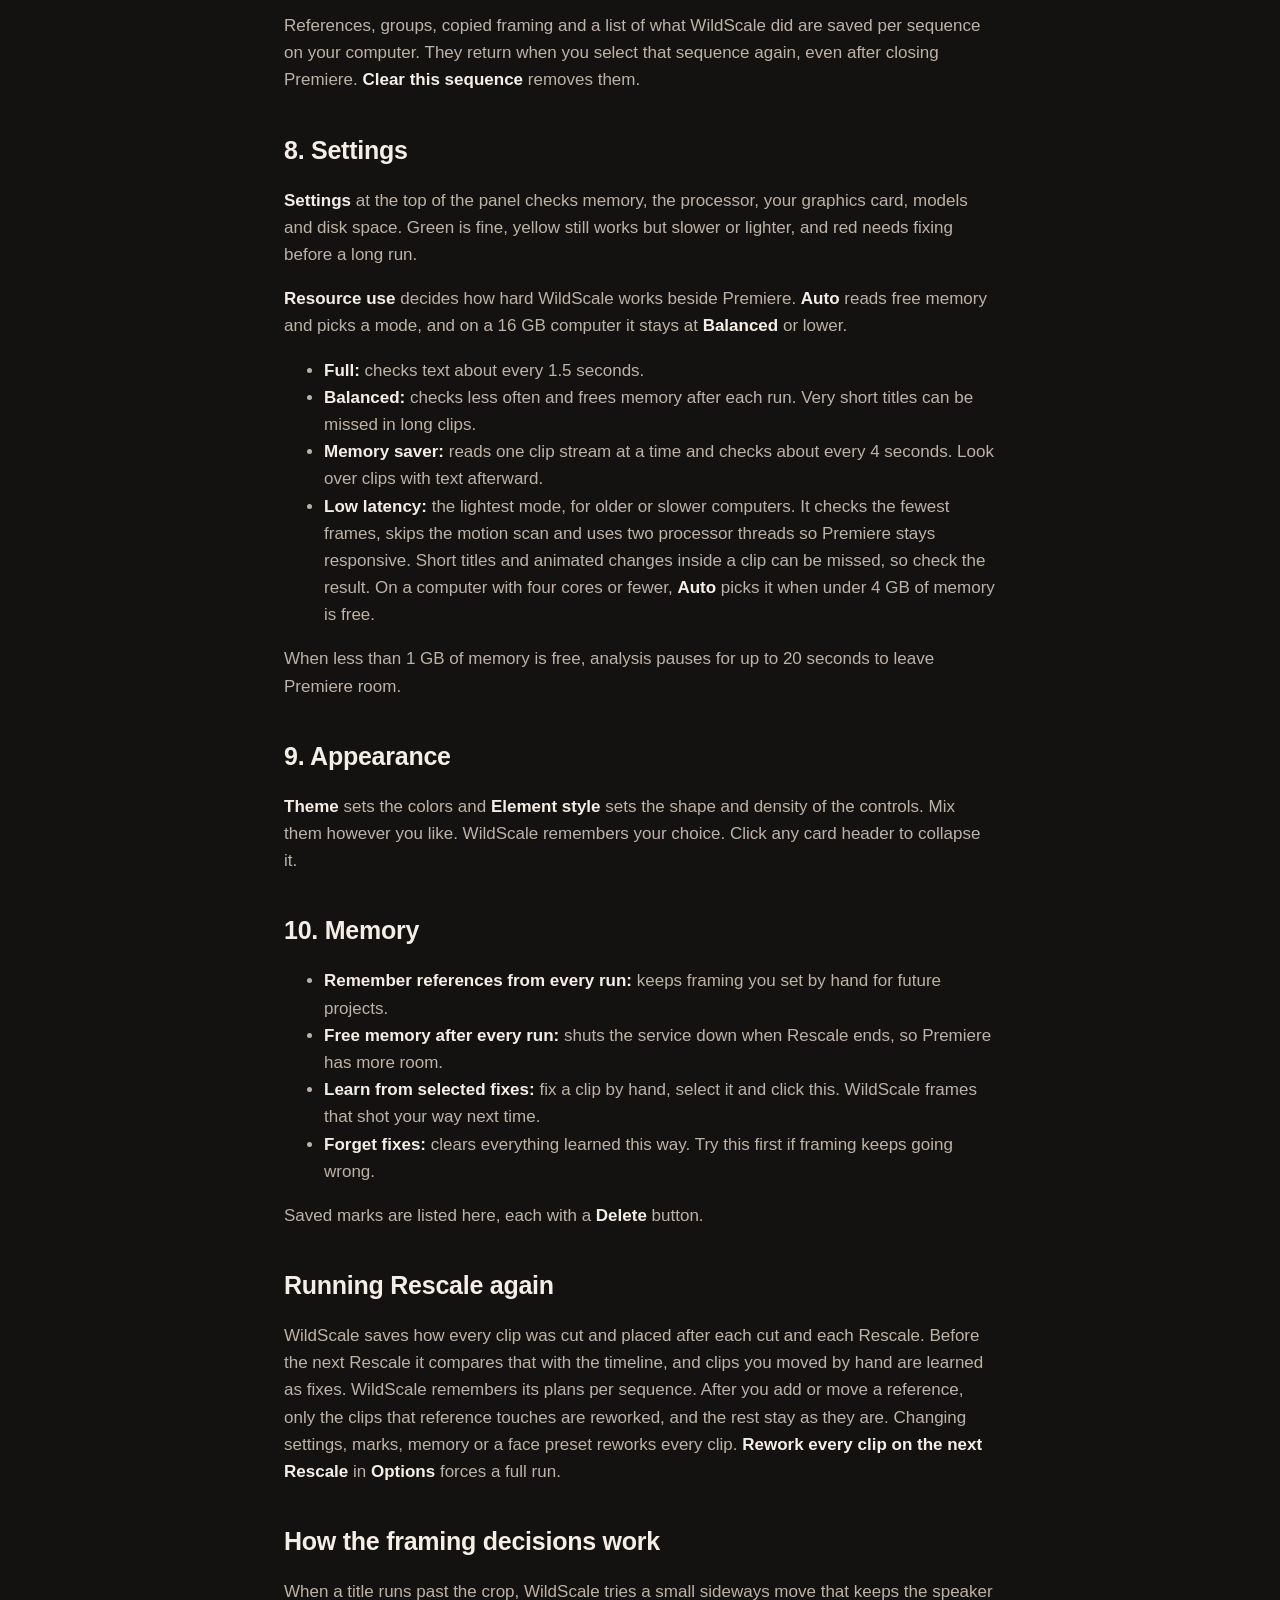
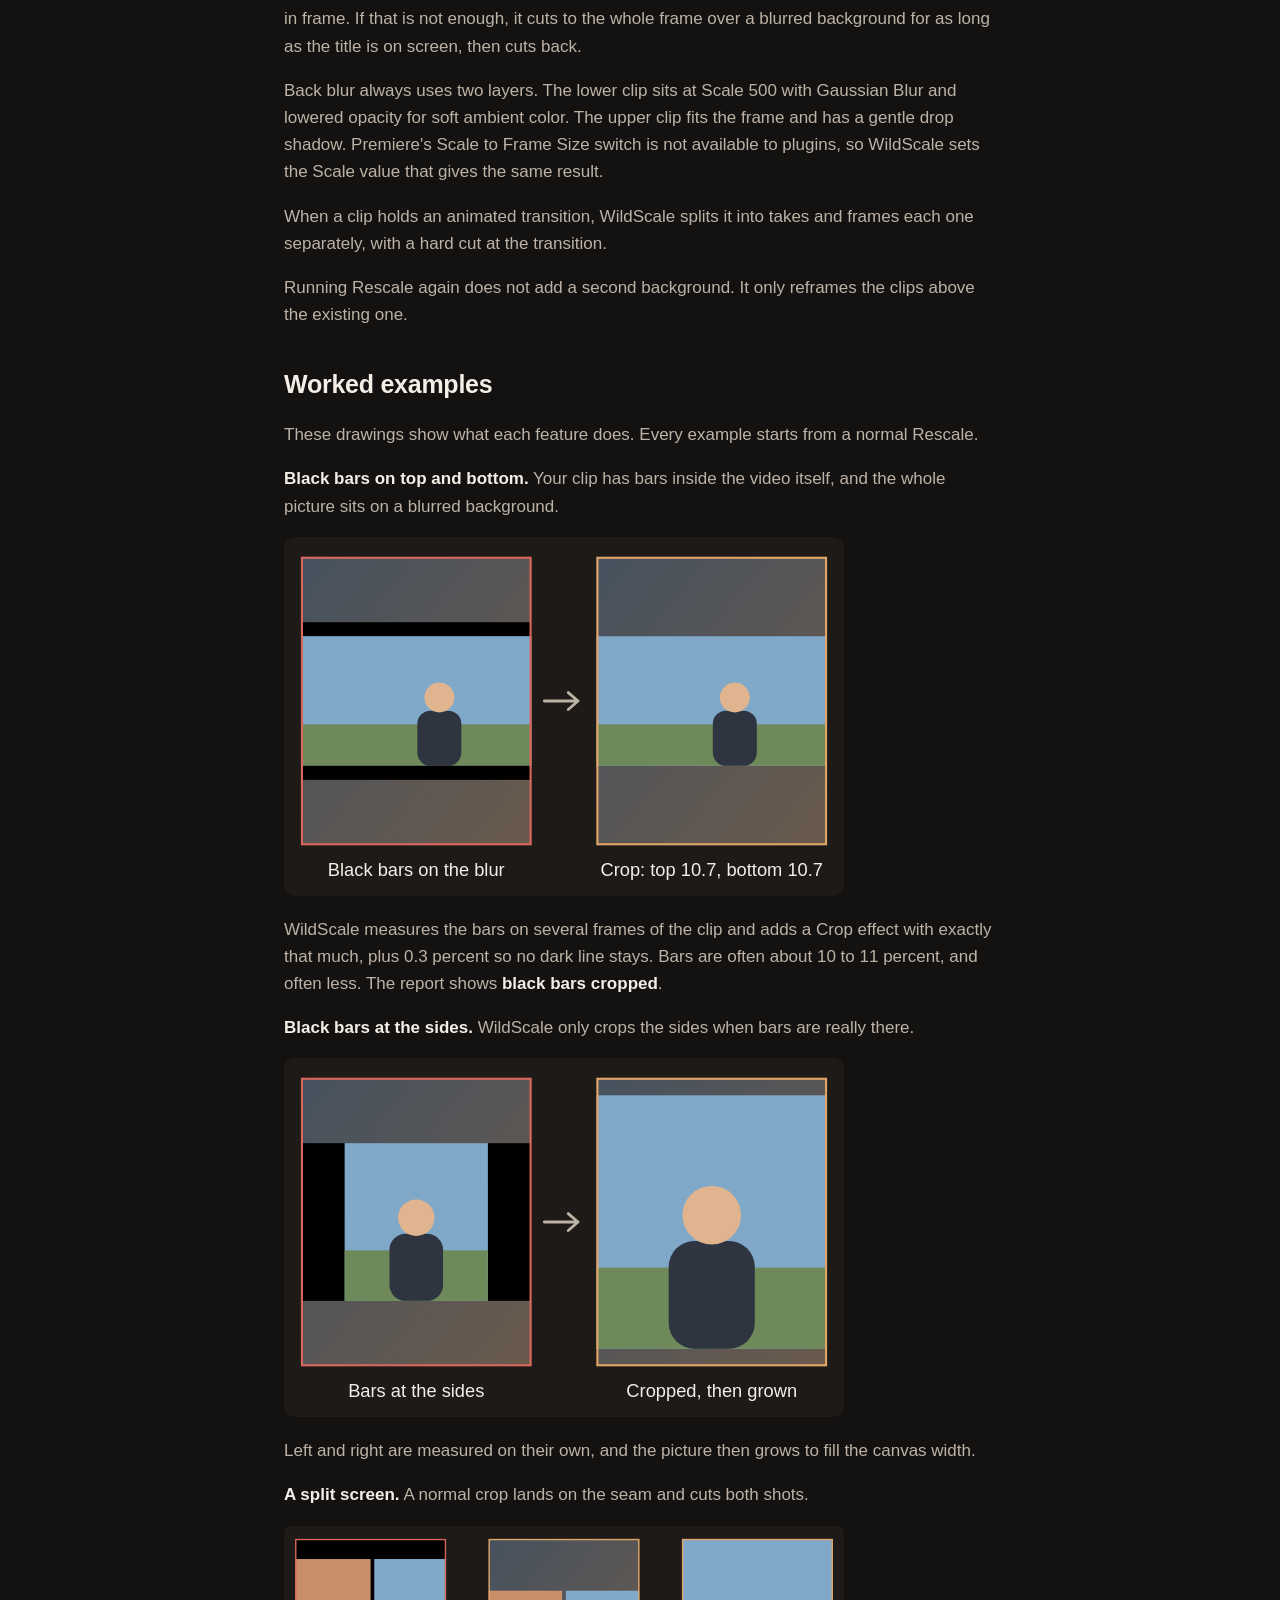
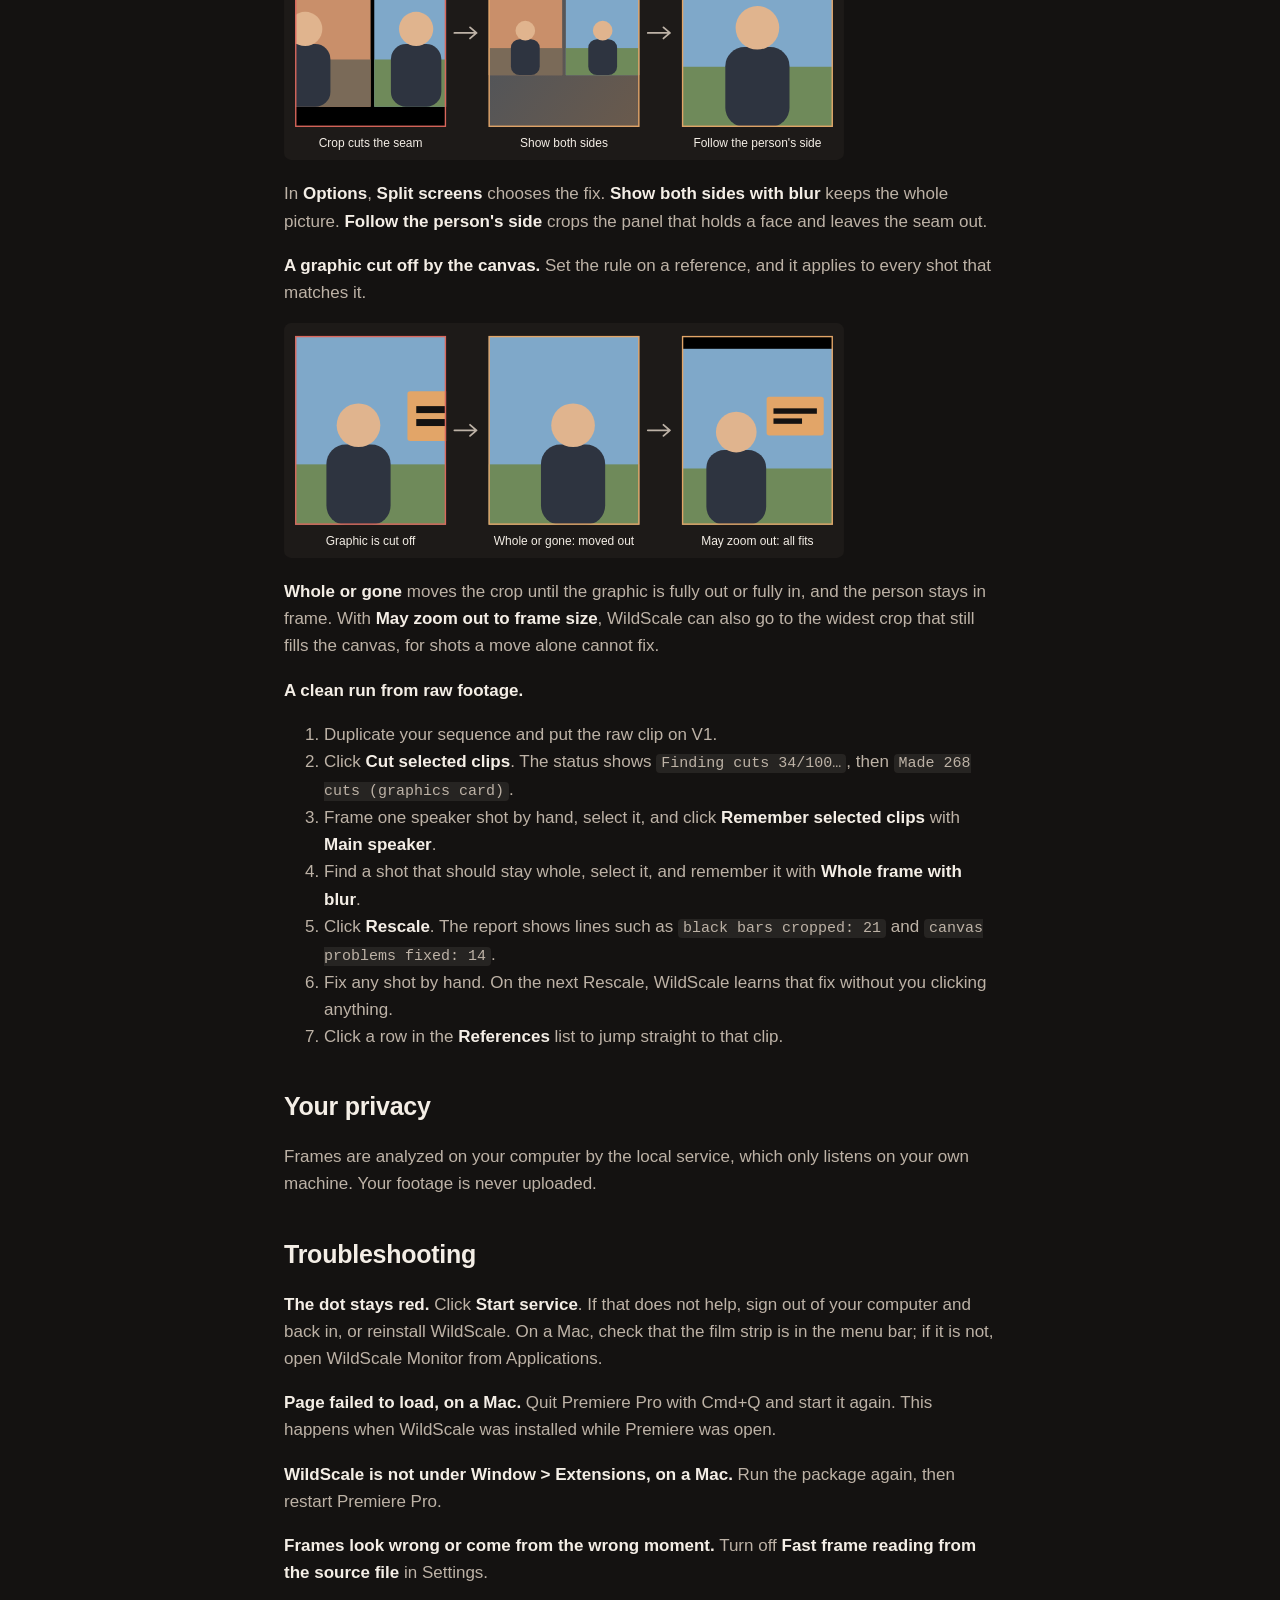
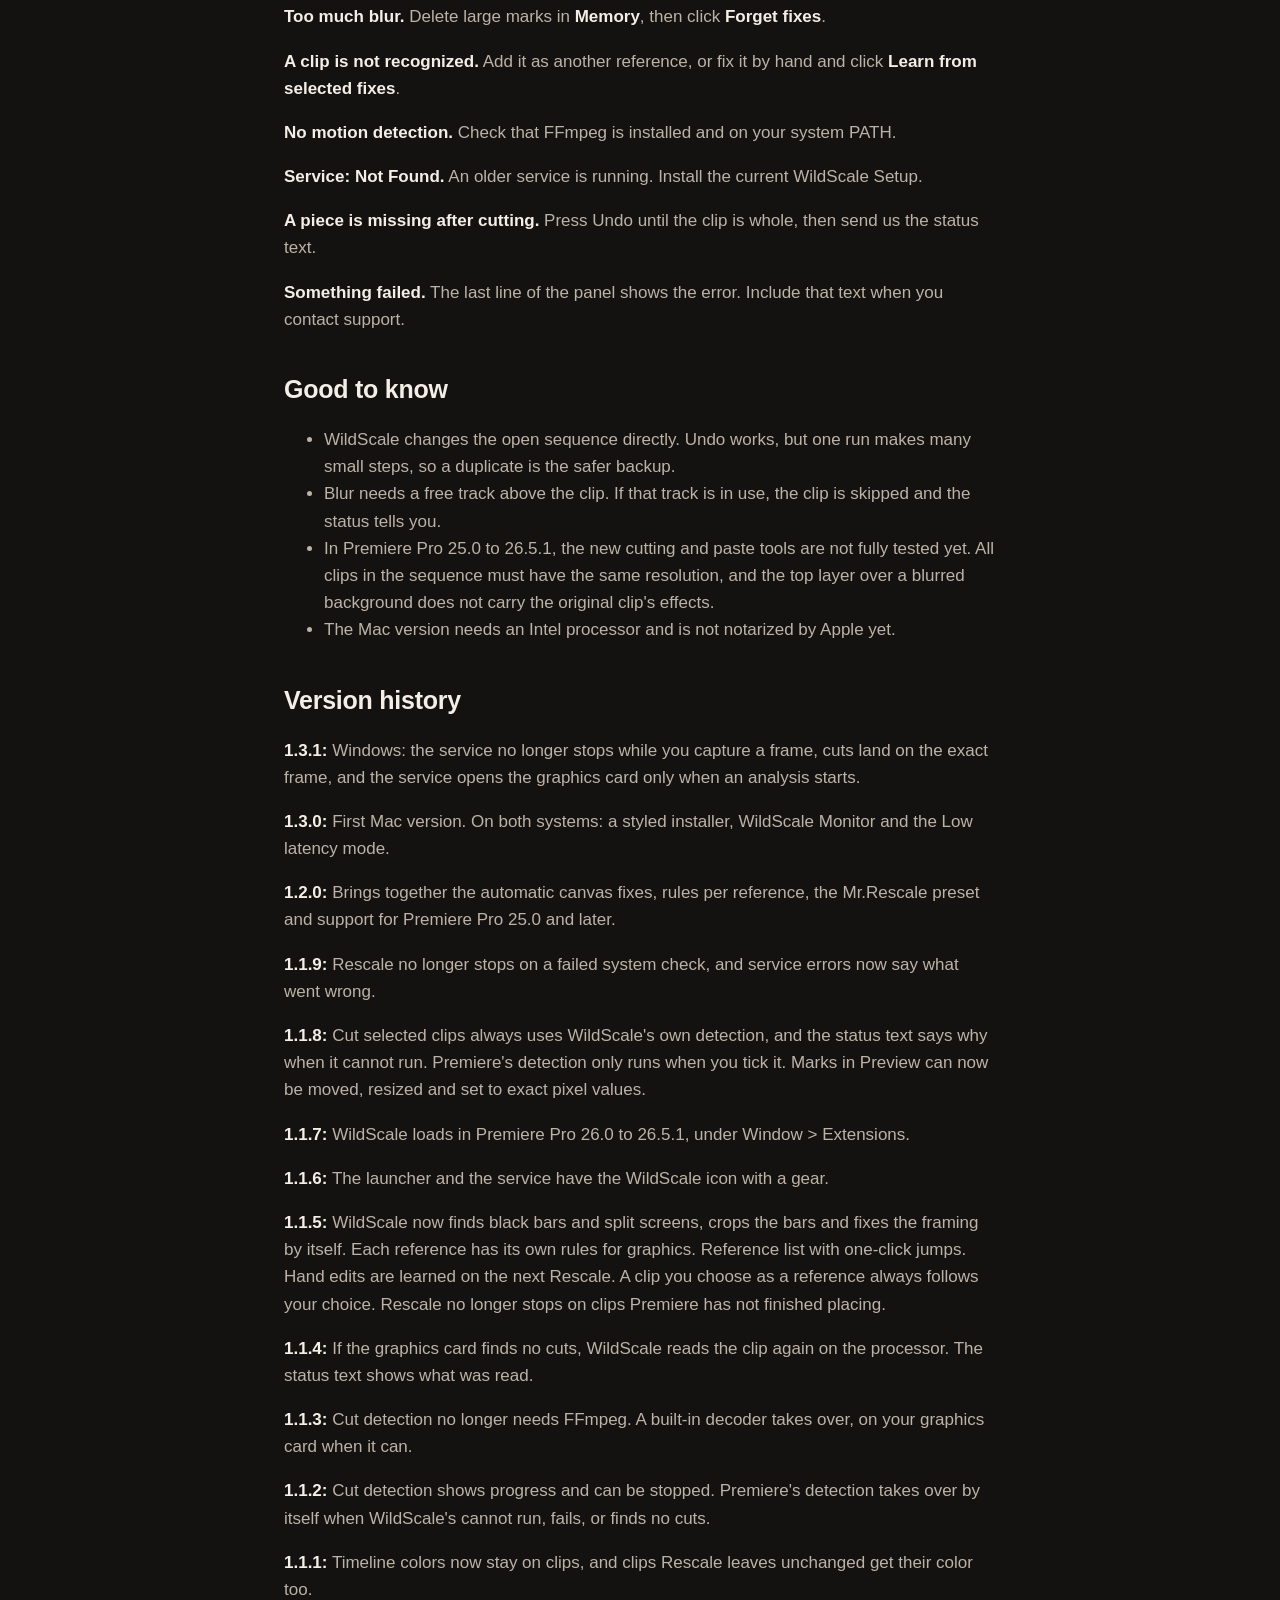
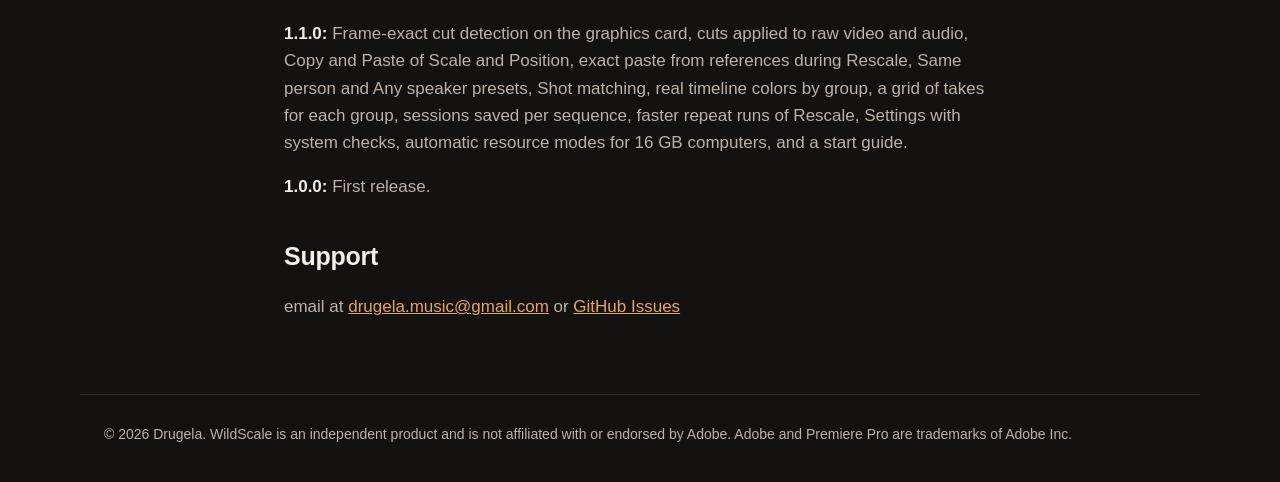
==== commit 57a9e54f: "Update the site for WildScale 1.3.1 for Windows Co-Authored-By: Claude Opus 5.5 <noreply@anthropic.c" ====
--- a/guide.html
+++ b/guide.html
@@ -4,7 +4,7 @@
 <head>
   <meta charset="utf-8" />
   <meta name="viewport" content="width=device-width, initial-scale=1" />
-  <title>WildScale 1.3.0 User Guide</title>
+  <title>WildScale 1.3.1 User Guide</title>
   <meta name="description" content="Everything in the WildScale panel, from install to troubleshooting." />
   <link rel="icon" type="image/png" href="assets/wildscale-icon.png" />
   <link rel="stylesheet" href="style.css" />
@@ -19,19 +19,19 @@
     </nav>
   </header>
   <main class="doc">
-<h1>WildScale 1.3.0 User Guide</h1>
+<h1>WildScale 1.3.1 User Guide</h1>
 <p>WildScale reframes a horizontal edit for vertical and social formats inside Adobe Premiere Pro. You frame a shot once, and it carries that framing through the rest of your timeline. This guide covers everything in the panel, from the first install to the odd problem you might run into.</p>
 <h2>What you need</h2>
 <ul>
 <li>Adobe Premiere Pro 25.0 or later</li>
-<li>On Windows: Windows 10 or 11, 64-bit, and WildScale Setup 1.3.0</li>
+<li>On Windows: Windows 10 or 11, 64-bit, and WildScale Setup 1.3.1</li>
 <li>On a Mac: macOS 13 or later on an Intel processor, and the WildScale 1.3.0 package. It has been tested with Premiere Pro 26.0 on macOS 15. Apple silicon Macs are not tested.</li>
 <li>FFmpeg, for faster cut detection and for motion detection. Without it, a built-in decoder finds the cuts and each clip is framed as a whole.</li>
 </ul>
 <p>A graphics card helps but is not required. WildScale uses it for text detection when it can, and uses the processor when it cannot. The top of the panel shows which one is active.</p>
 <h2>Installing</h2>
 <ol>
-<li>On Windows, run <code>WildScaleSetup-1.3.0.exe</code>. You do not need administrator rights. For a Mac, see below.</li>
+<li>On Windows, run <code>WildScaleSetup-1.3.1.exe</code>. Close Premiere Pro first. You do not need administrator rights. For a Mac, see below.</li>
 <li>Restart Premiere Pro.</li>
 <li>Open the panel from the Window menu. In Premiere Pro 26.5.2 and later it is under UXP Plugins. In Premiere Pro 25.0 to 26.5.1 it is under Extensions.</li>
 </ol>
@@ -77,7 +77,7 @@
 <li><strong>Version:</strong> shown beside the logo.</li>
 </ul>
 <h2>1. Scene Edit Detection</h2>
-<p><strong>Cut selected clips</strong> reads every frame of the selected clips, or of all clips when none are selected, and cuts them where the shots change. It decodes on your graphics card when the video format allows it. Without FFmpeg, it uses a slower built-in decoder. The panel shows progress, and <strong>Stop</strong> ends the search for cuts. If detection cannot run, the status text says why. Premiere's detection only runs when you tick <strong>Use Premiere's own detection instead</strong>.</p>
+<p><strong>Cut selected clips</strong> reads every frame of the selected clips, or of all clips when none are selected, and cuts them where the shots change. Each cut lands on the first frame of the new shot, also in phone video with a varying frame rate. It decodes on your graphics card when the video format allows it. Without FFmpeg, it uses a slower built-in decoder. The panel shows progress, and <strong>Stop</strong> ends the search for cuts. If detection cannot run, the status text says why. Premiere's detection only runs when you tick <strong>Use Premiere's own detection instead</strong>.</p>
 <p>Premiere gives UXP plugins no razor, so in Premiere Pro 26 the clip is laid down again from its source file, piece by piece, video and audio, keeping its Scale and Position. Other effects on that clip are not kept, clips with changed speed stay whole, and undoing takes several steps. Use it on raw footage in a duplicate sequence. In Premiere Pro 25, the real razor is used.</p>
 <h2>2. Preview and selection</h2>
 <p><strong>Capture frame</strong> loads the shot under the playhead straight from the source file, so you see the whole frame and not only the crop. Press <strong>C</strong> to do the same while the panel is active. In the timeline, C stays Premiere's own Razor key.</p>
@@ -152,7 +152,7 @@
 <li><strong>Full:</strong> checks text about every 1.5 seconds.</li>
 <li><strong>Balanced:</strong> checks less often and frees memory after each run. Very short titles can be missed in long clips.</li>
 <li><strong>Memory saver:</strong> reads one clip stream at a time and checks about every 4 seconds. Look over clips with text afterward.</li>
-<li><strong>Low latency:</strong> the lightest mode, for older or slower computers. It checks the fewest frames, skips the motion scan and uses two processor threads so Premiere stays responsive. Short titles and animated changes inside a clip can be missed, so check the result. On a computer with four cores or fewer, <strong>Auto</strong> picks it when under 4 GB of memory is free. Available on Mac in 1.3.0; Windows gets it in the next release.</li>
+<li><strong>Low latency:</strong> the lightest mode, for older or slower computers. It checks the fewest frames, skips the motion scan and uses two processor threads so Premiere stays responsive. Short titles and animated changes inside a clip can be missed, so check the result. On a computer with four cores or fewer, <strong>Auto</strong> picks it when under 4 GB of memory is free.</li>
 </ul>
 <p>When less than 1 GB of memory is free, analysis pauses for up to 20 seconds to leave Premiere room.</p>
 <h2>9. Appearance</h2>
@@ -217,6 +217,7 @@
 <li>The Mac version needs an Intel processor and is not notarized by Apple yet.</li>
 </ul>
 <h2>Version history</h2>
+<p><strong>1.3.1:</strong> Windows: the service no longer stops while you capture a frame, cuts land on the exact frame, and the service opens the graphics card only when an analysis starts.</p>
 <p><strong>1.3.0:</strong> First Mac version. On both systems: a styled installer, WildScale Monitor and the Low latency mode.</p>
 <p><strong>1.2.0:</strong> Brings together the automatic canvas fixes, rules per reference, the Mr.Rescale preset and support for Premiere Pro 25.0 and later.</p>
 <p><strong>1.1.9:</strong> Rescale no longer stops on a failed system check, and service errors now say what went wrong.</p>
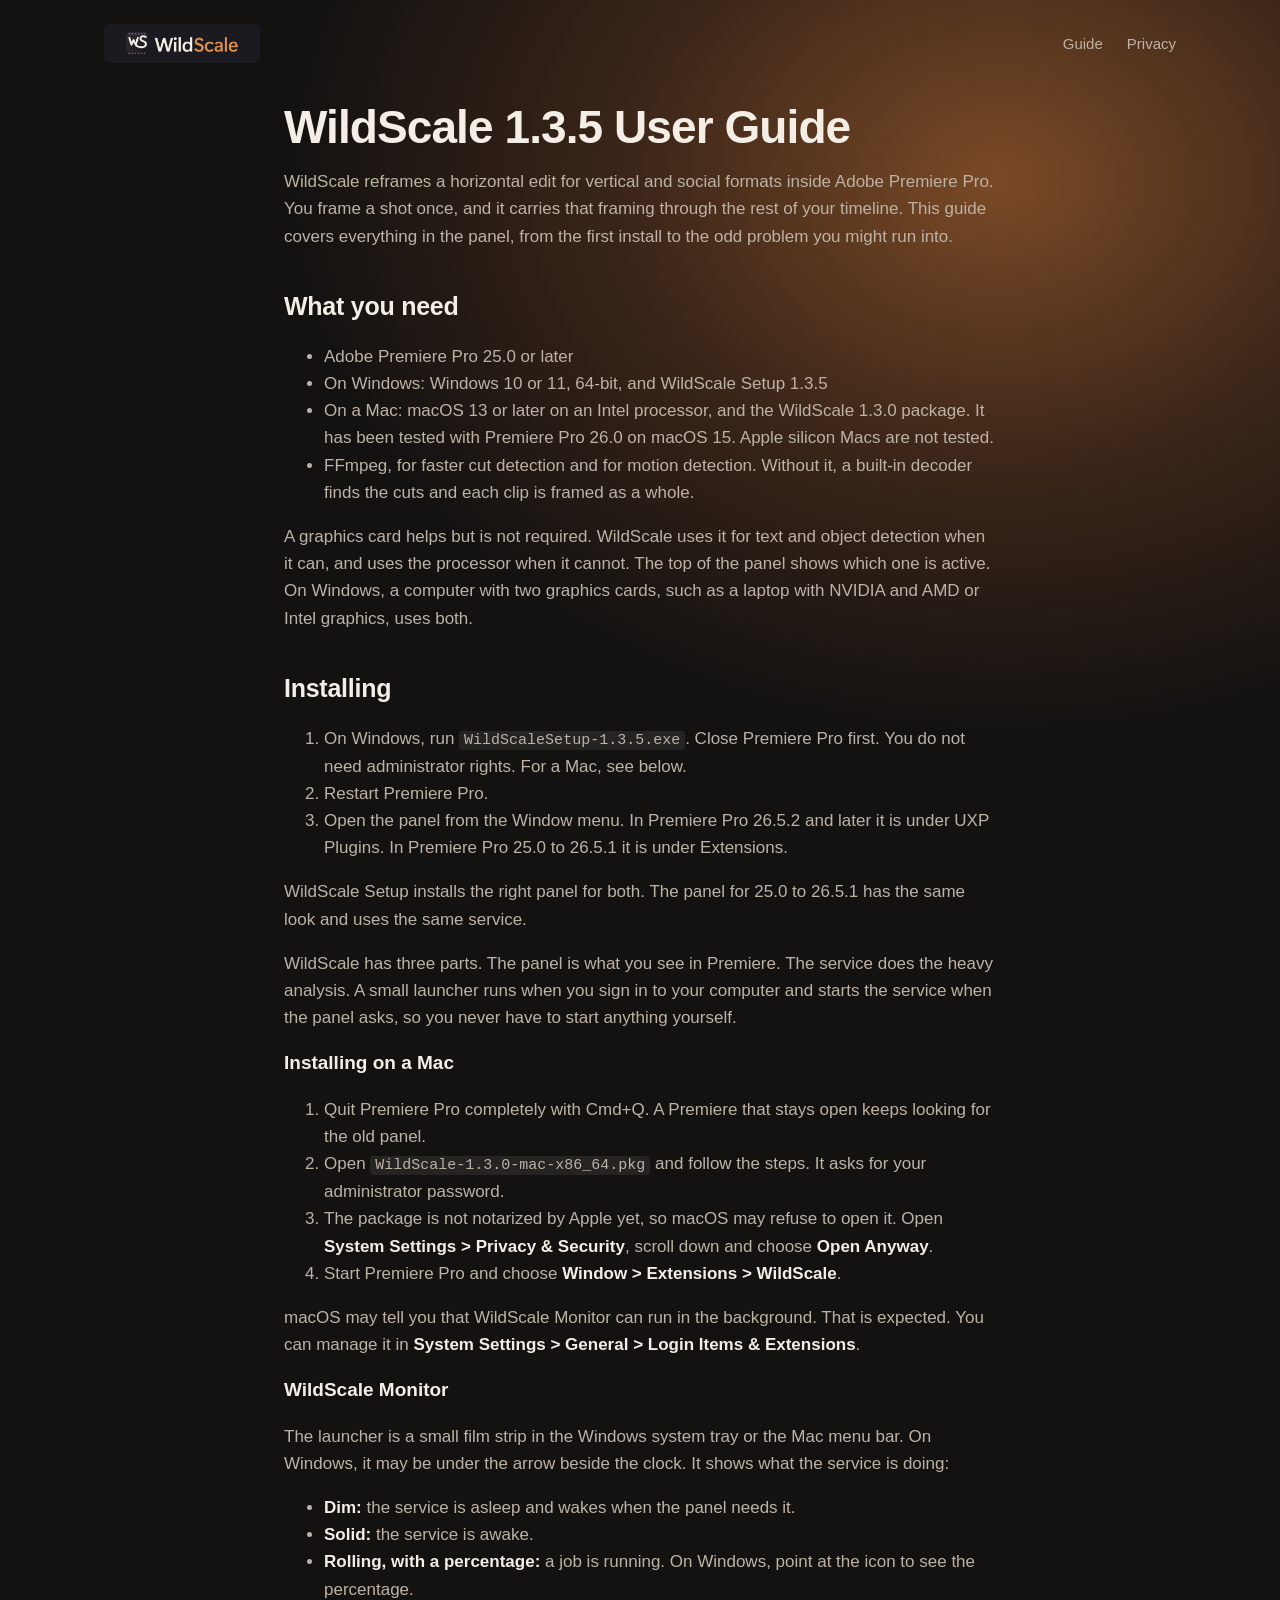
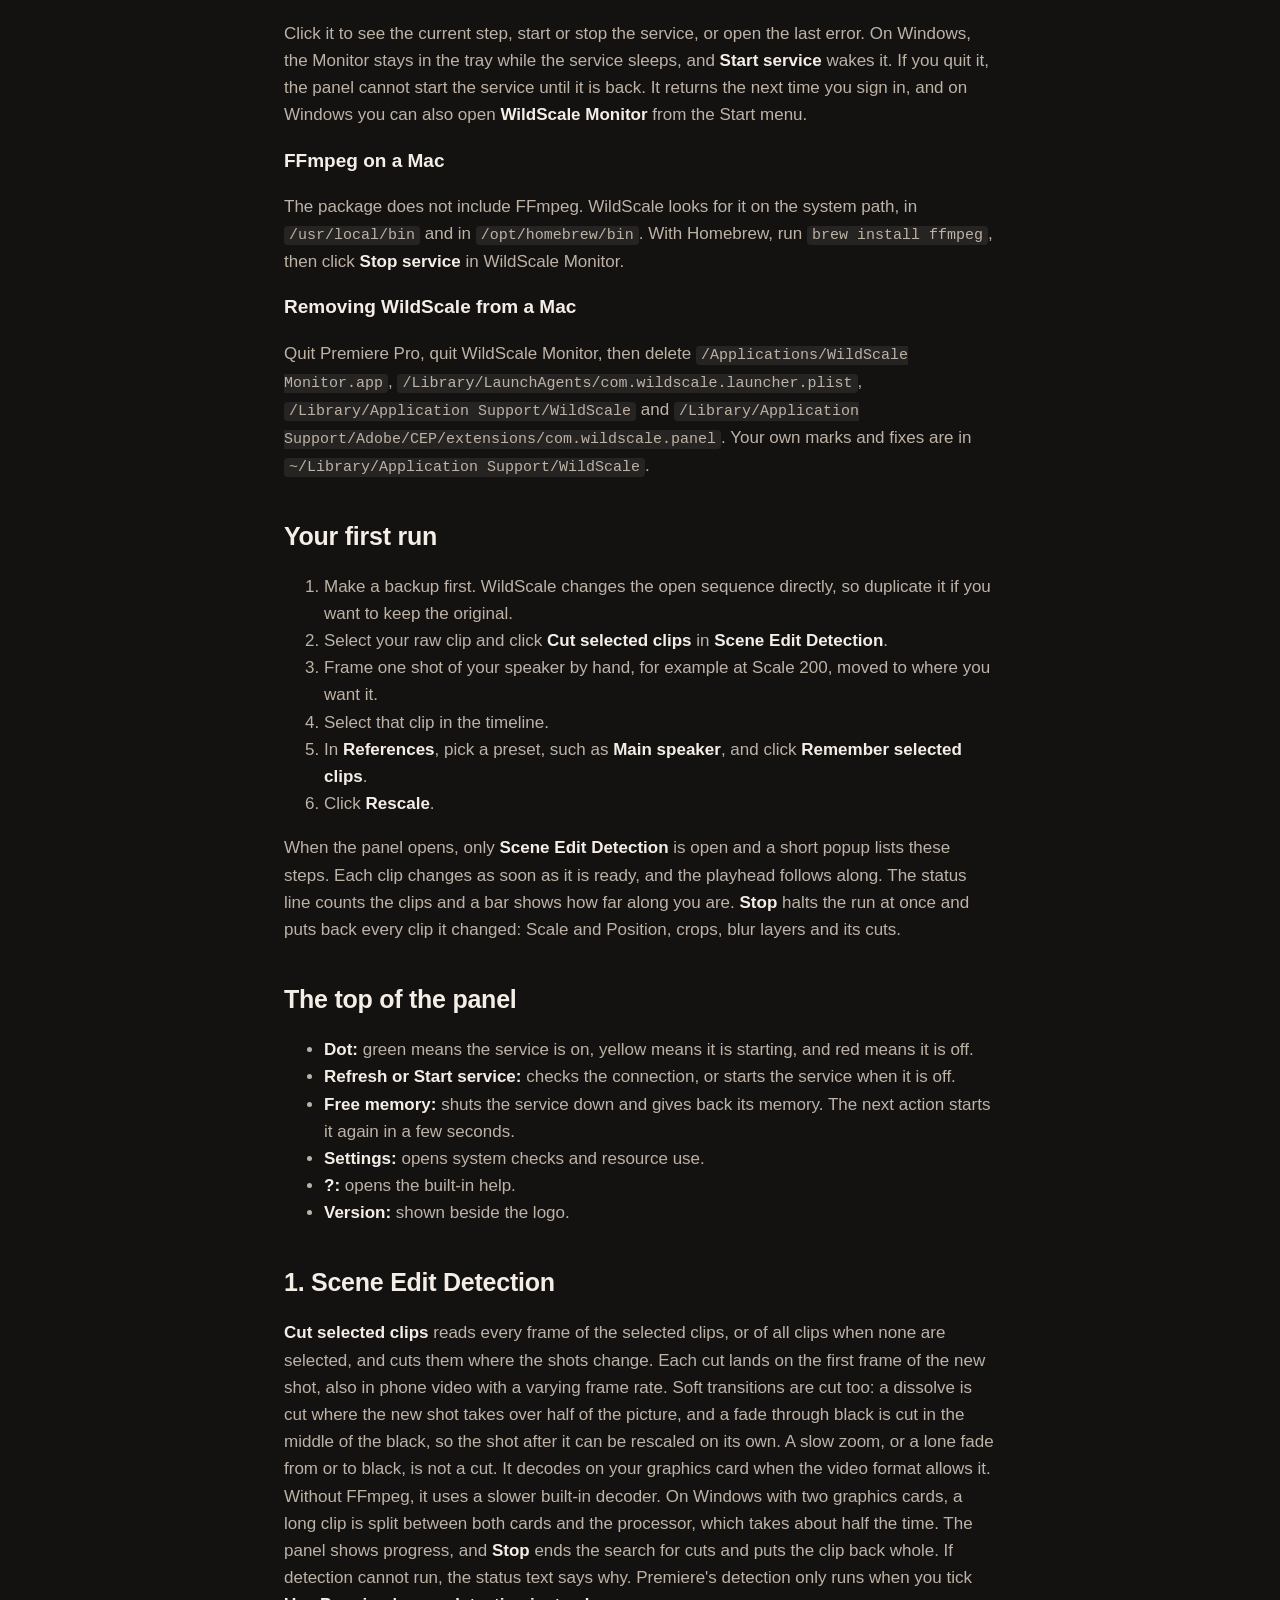
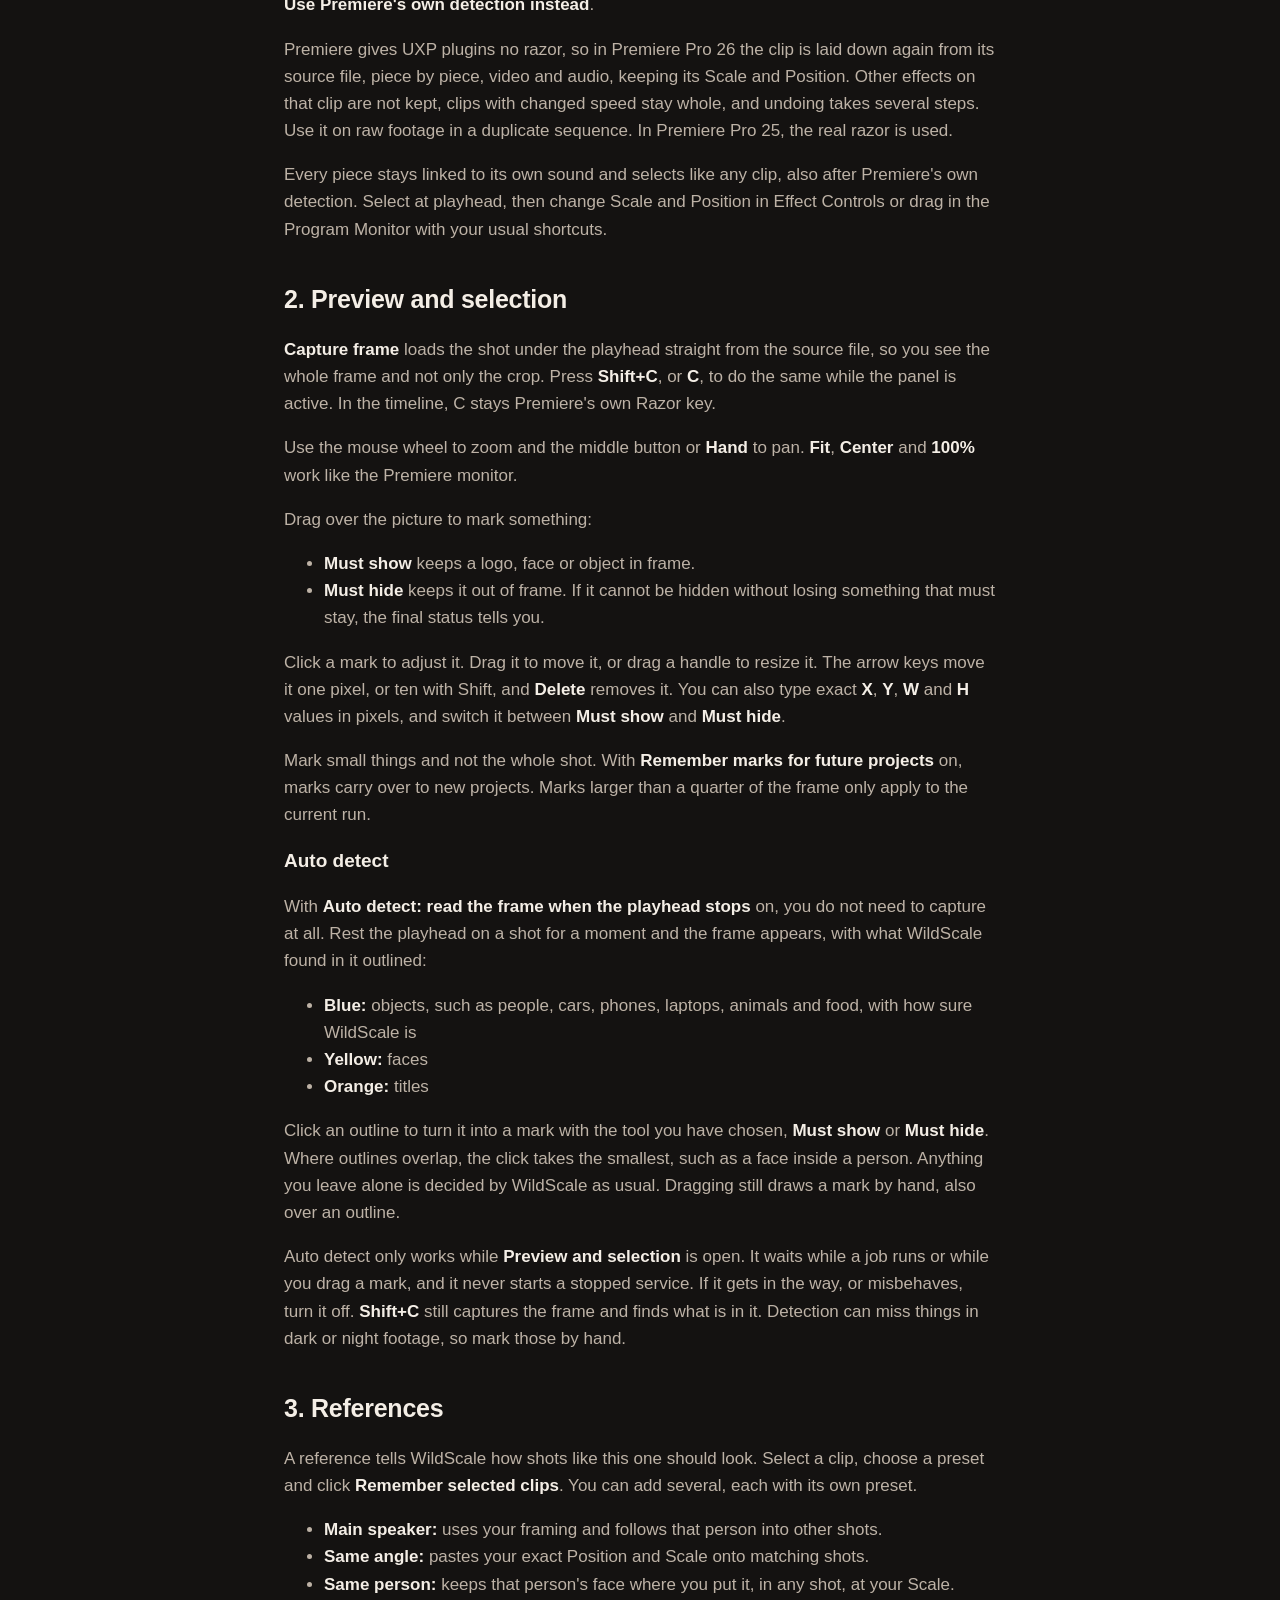
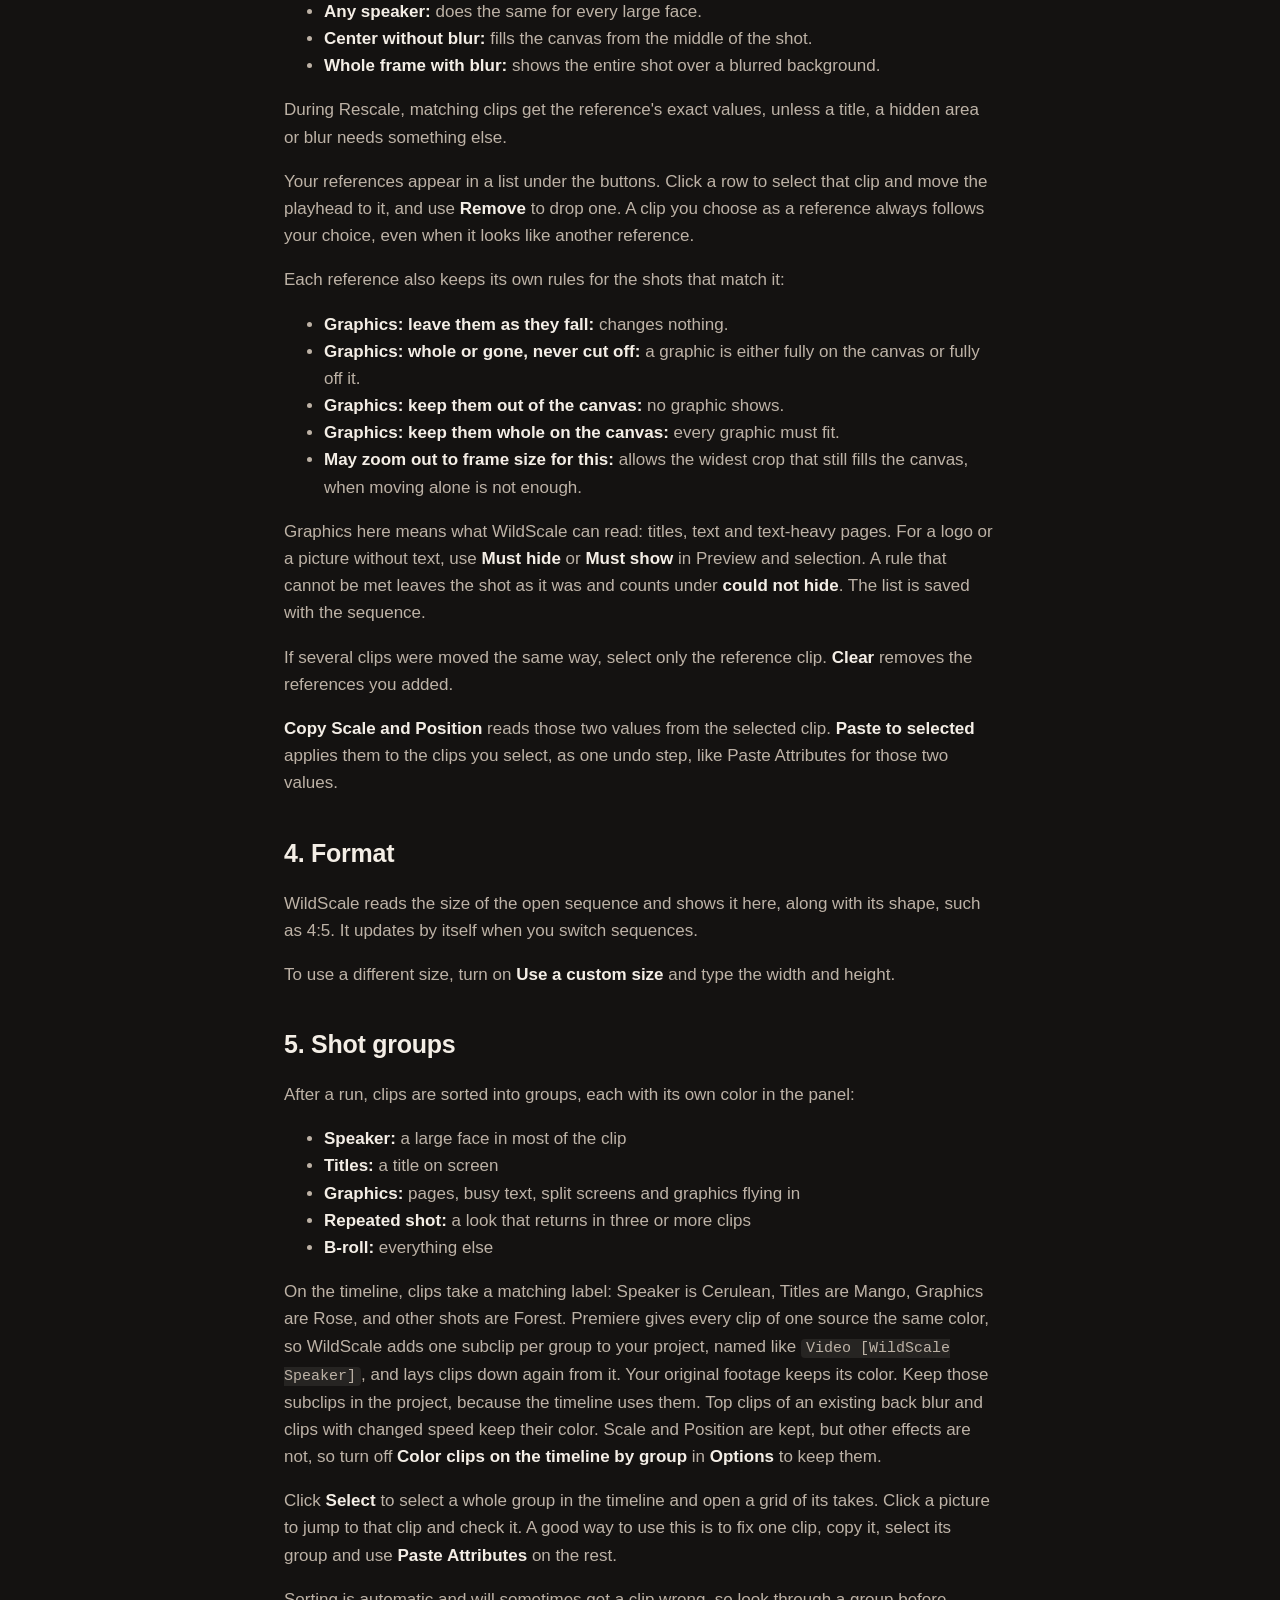
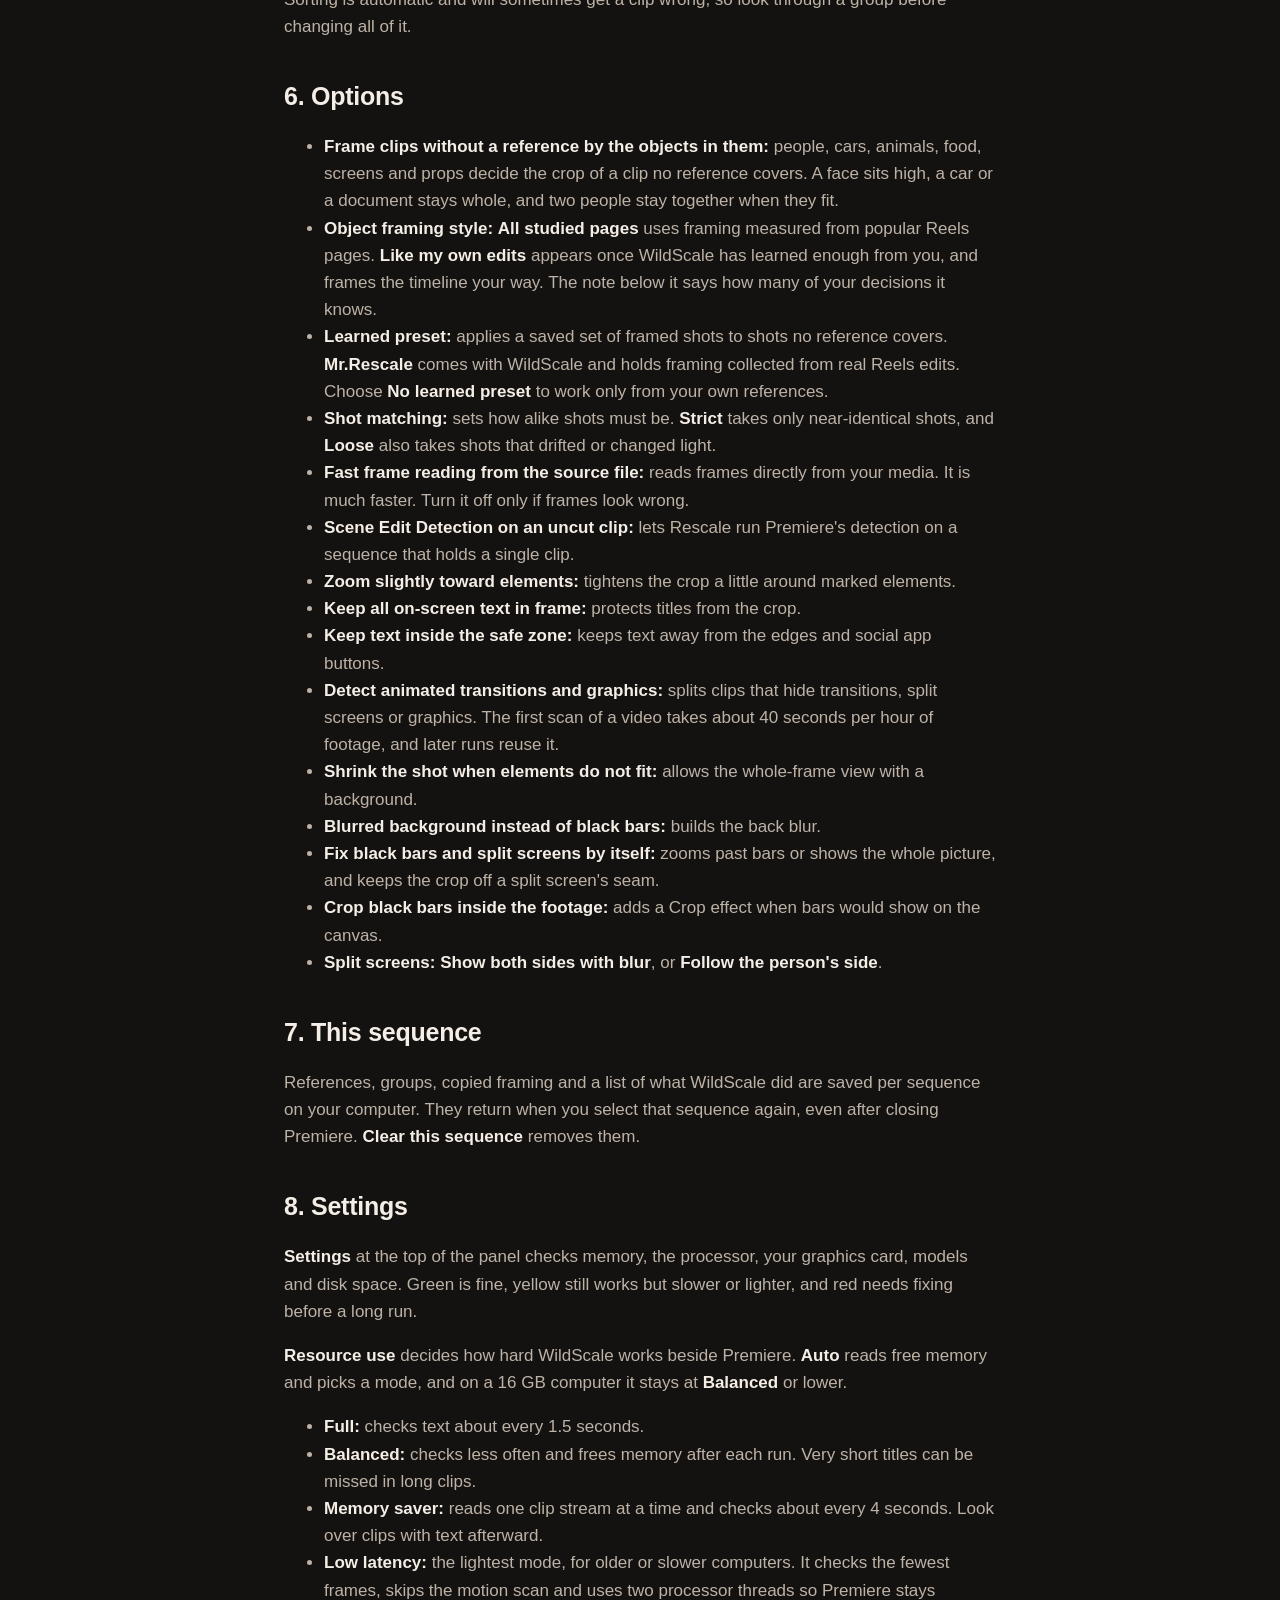
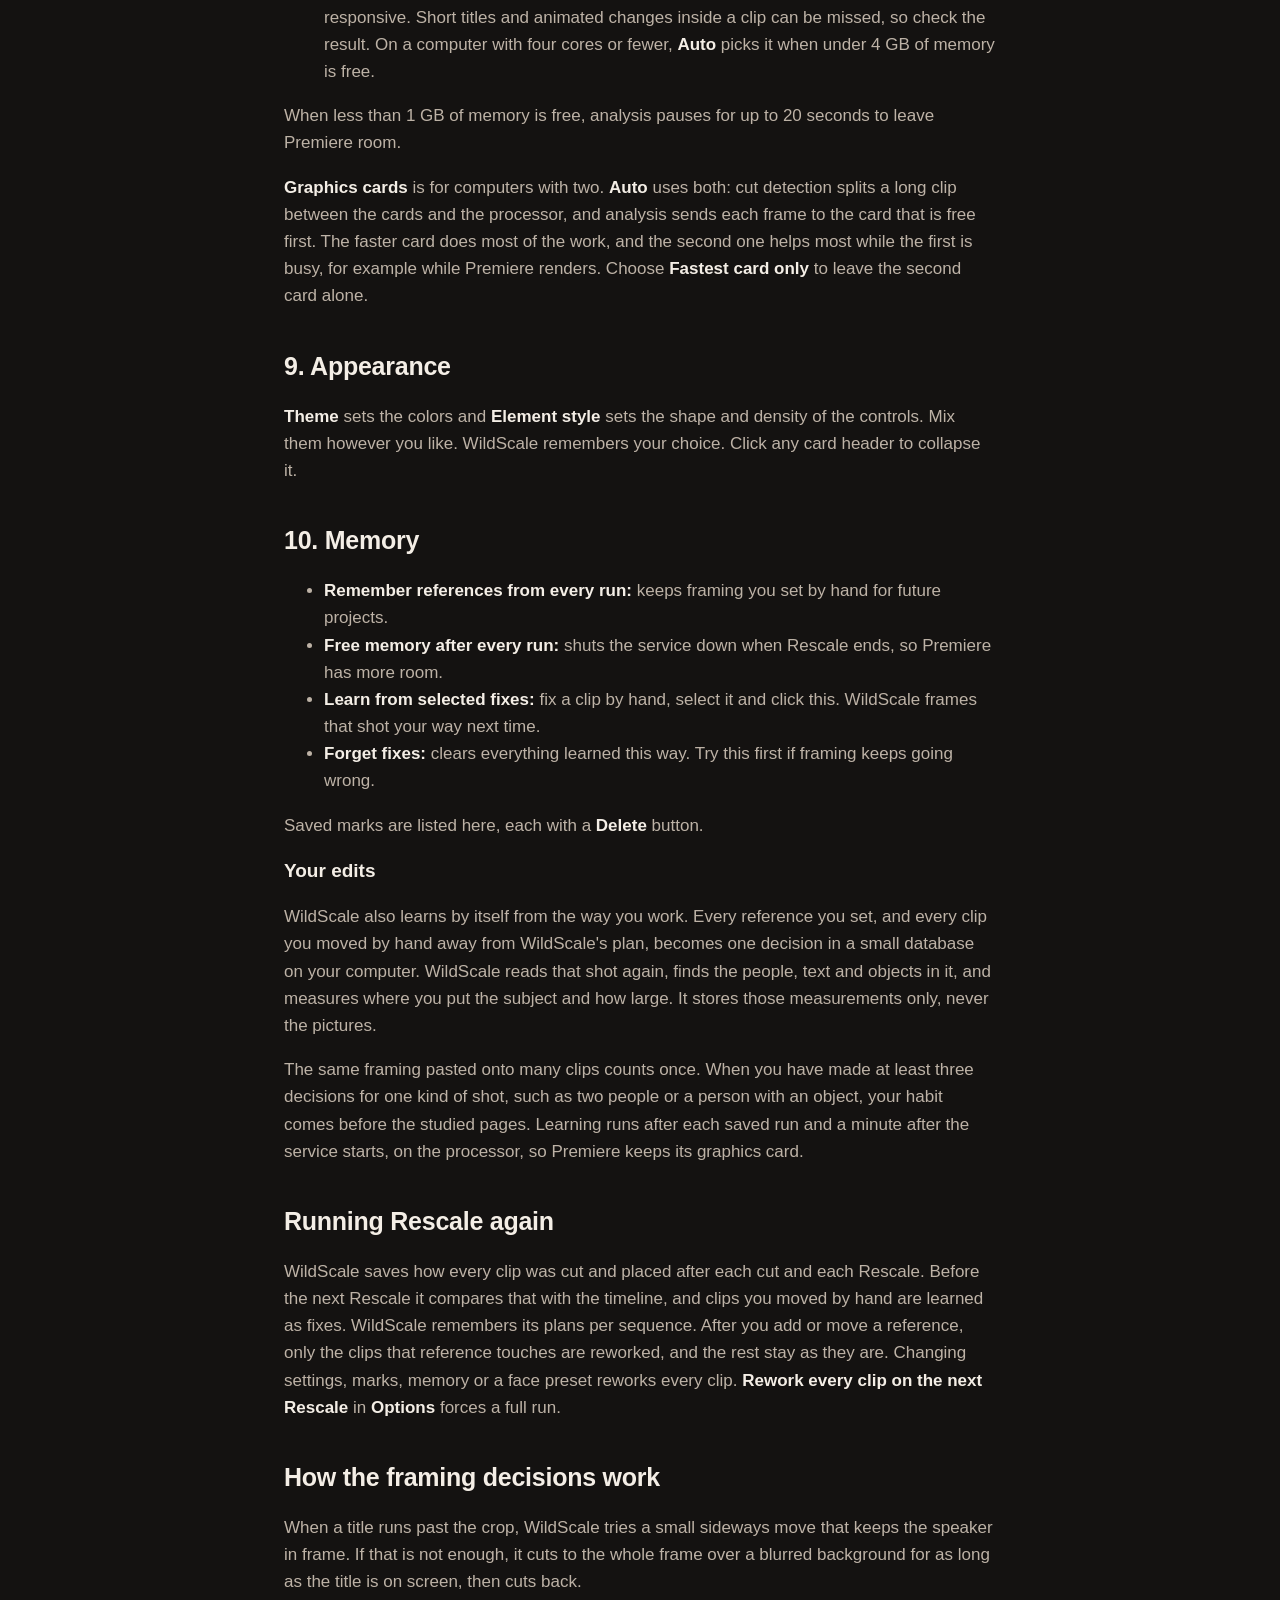
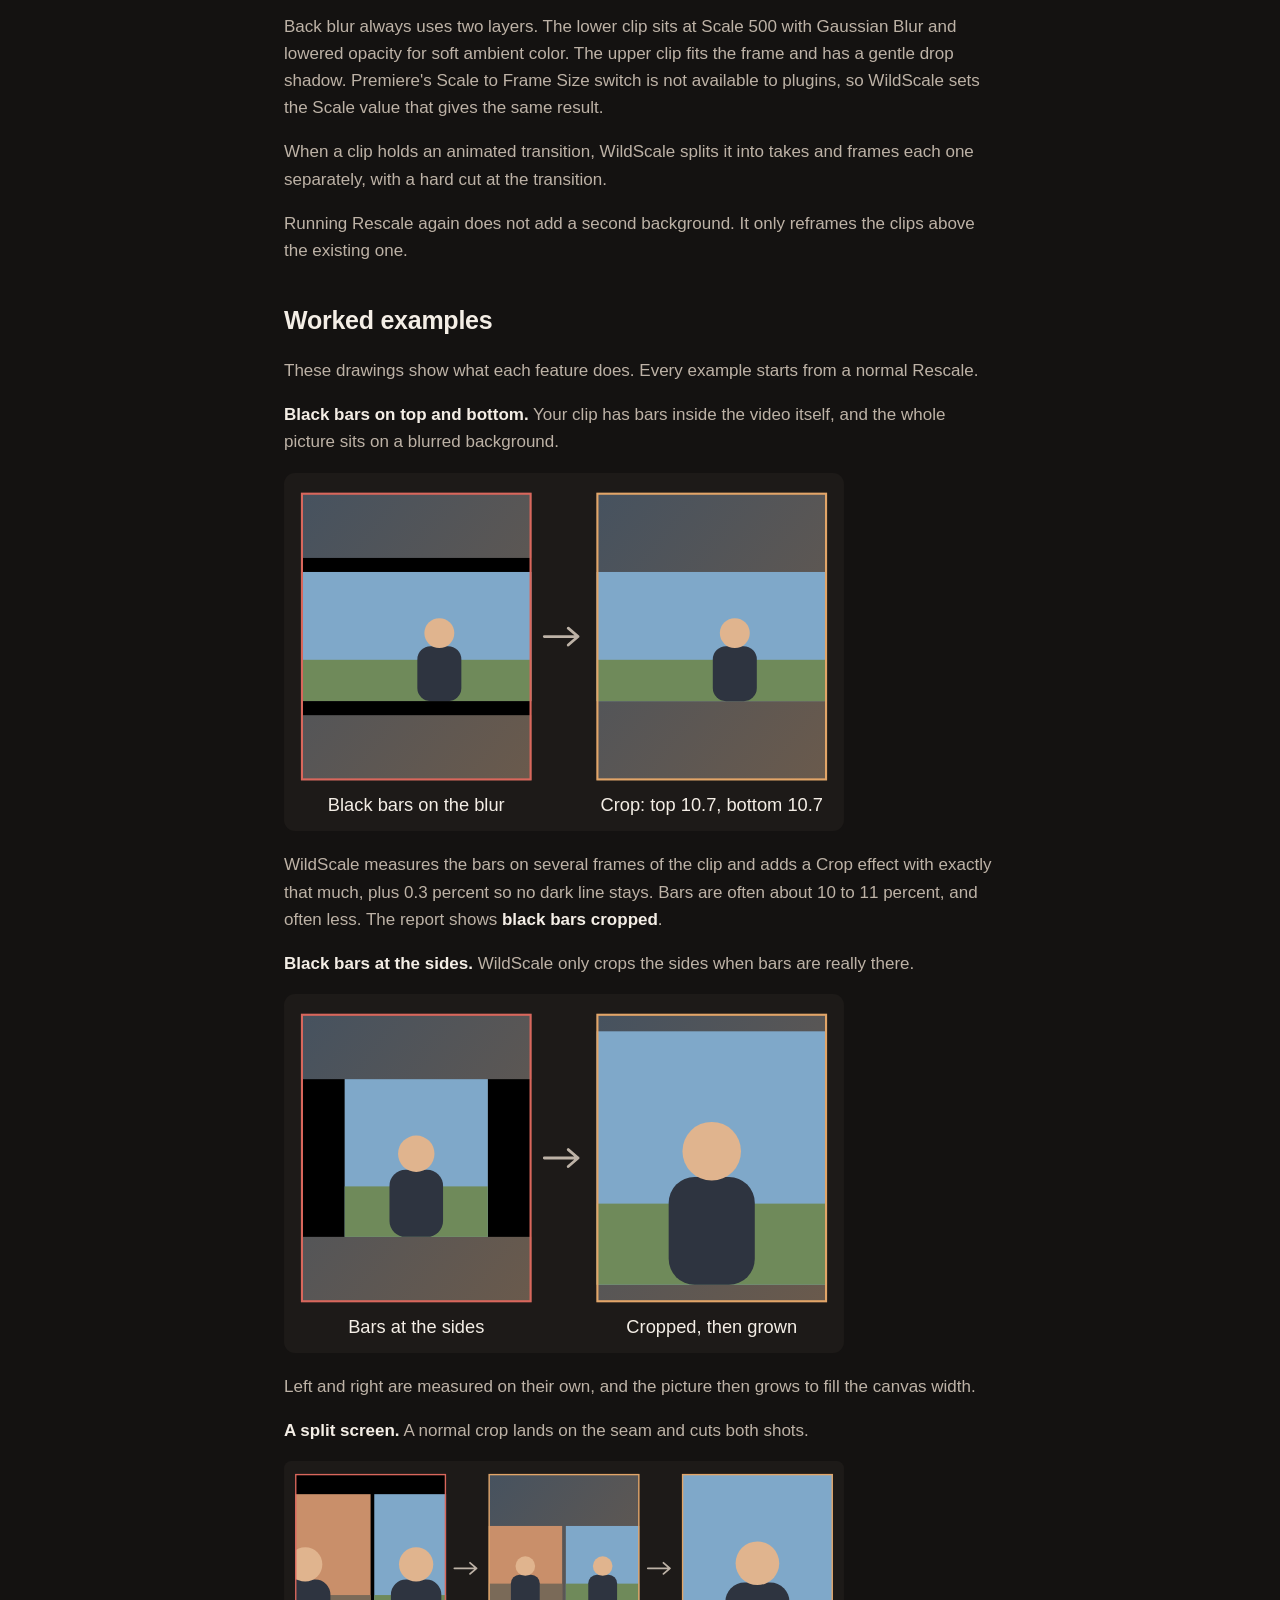
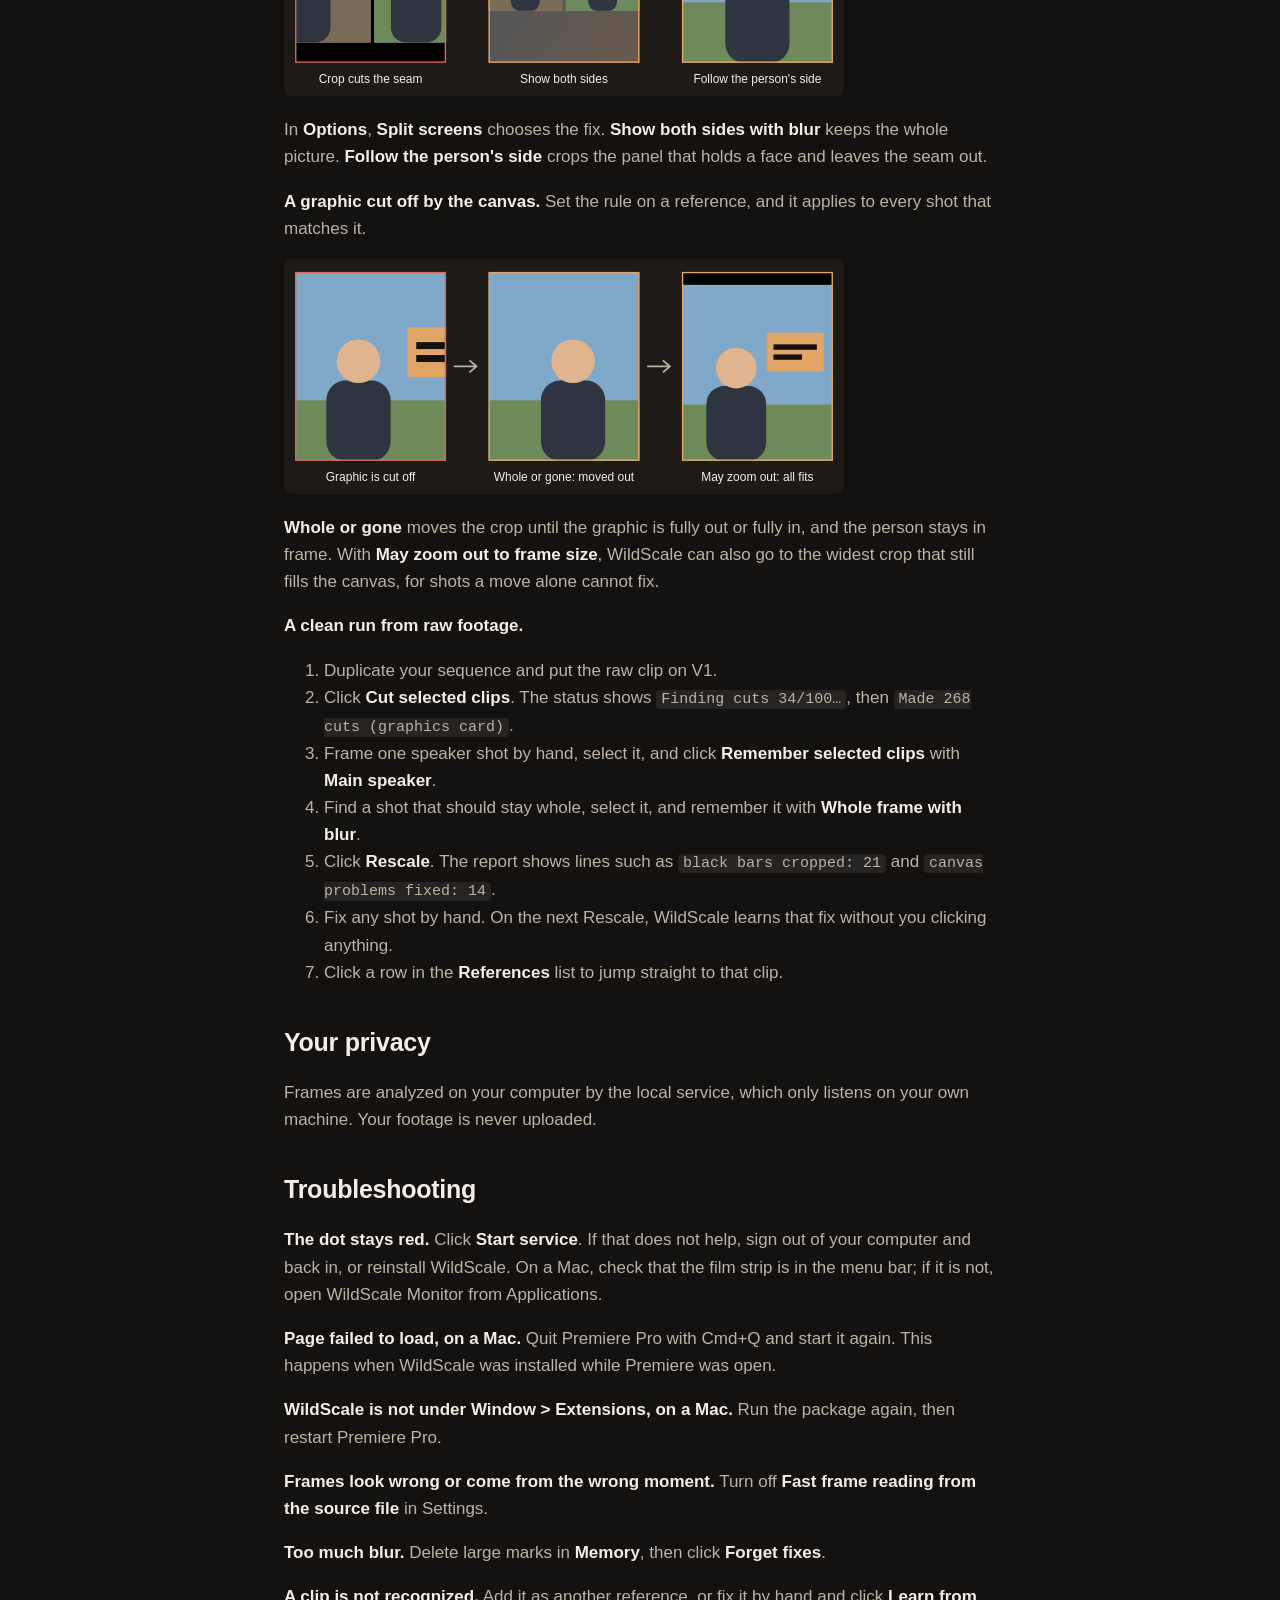
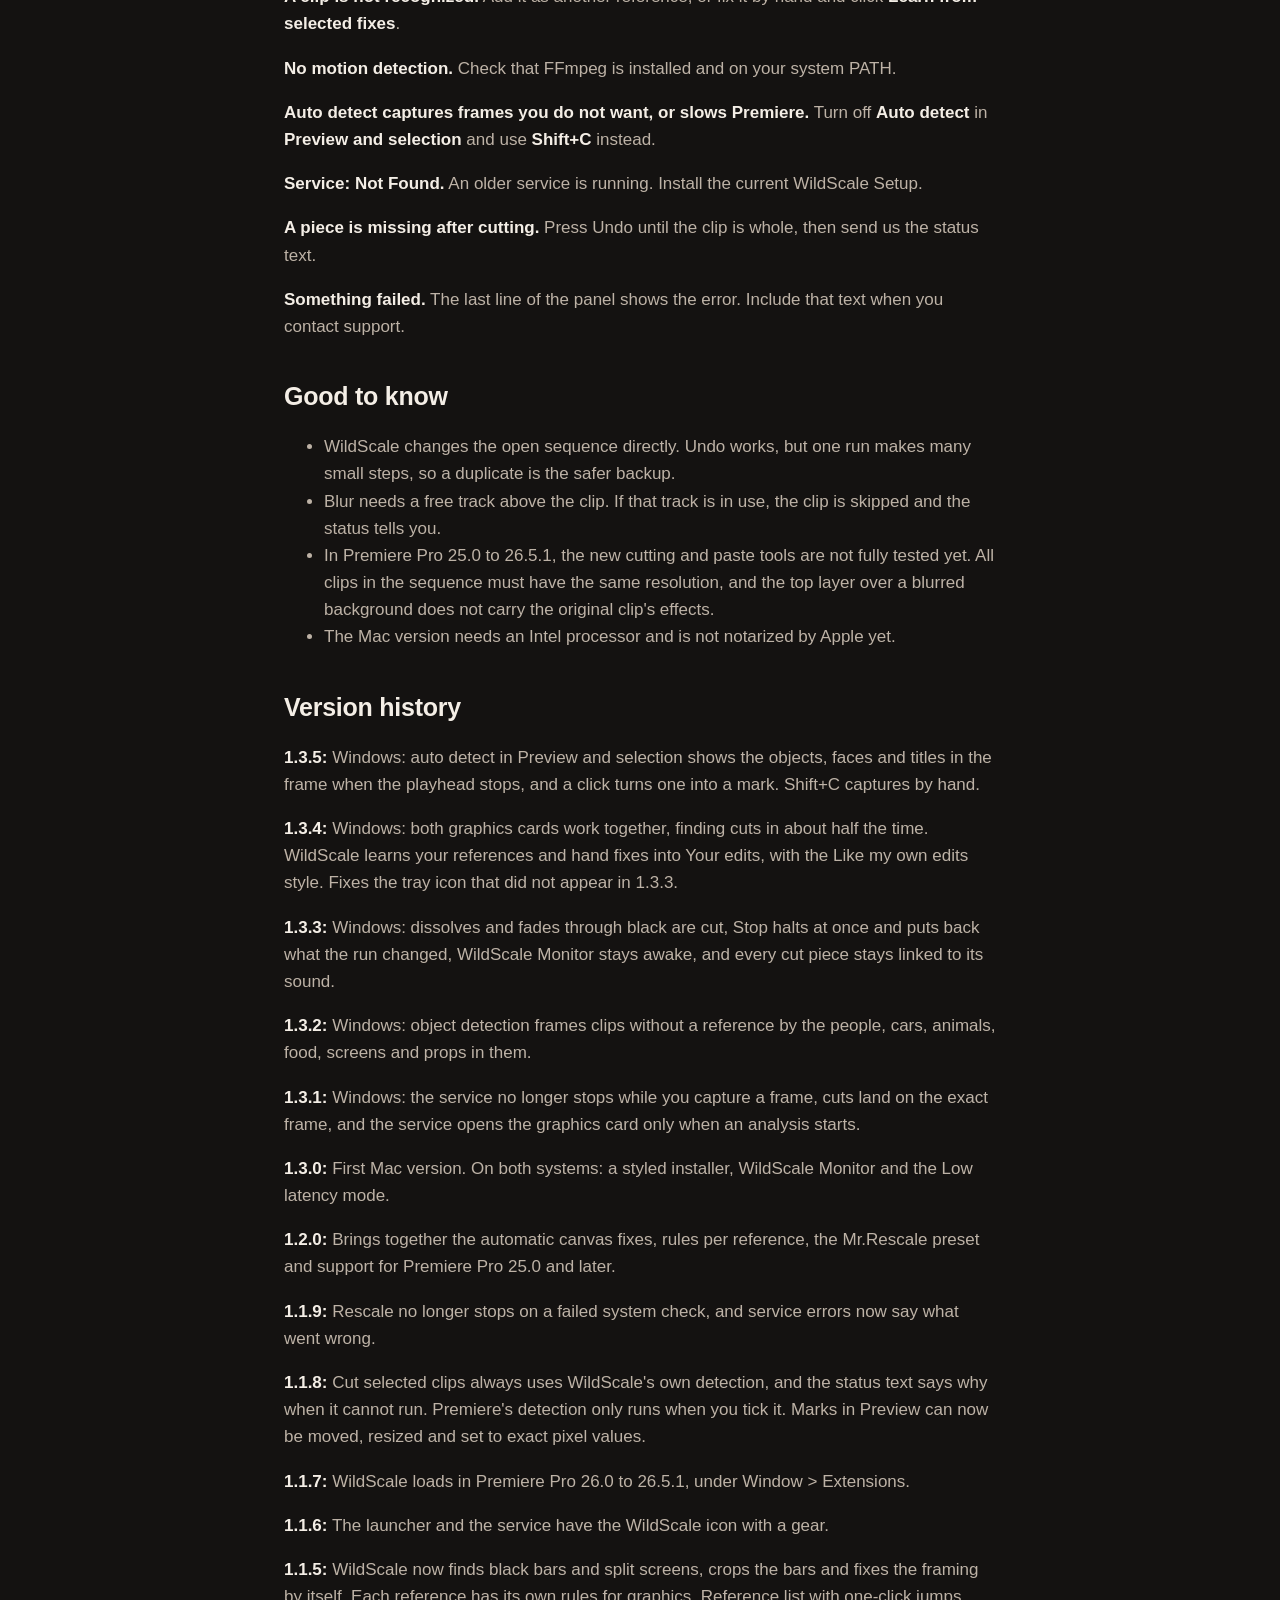
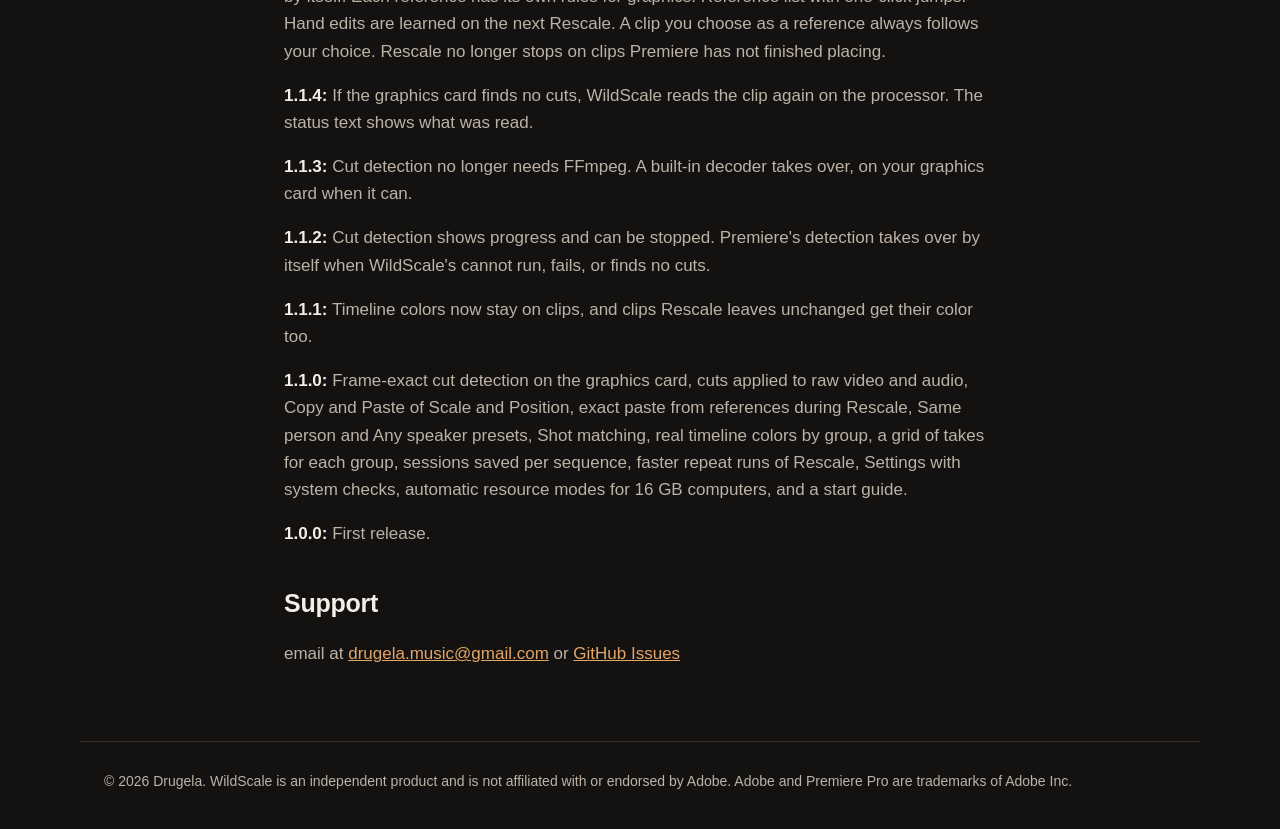
==== commit 4101457d: "Update the site for WildScale 1.3.5 for Windows Adds the new presentation of what is new, and the gu" ====
--- a/guide.html
+++ b/guide.html
@@ -4,7 +4,7 @@
 <head>
   <meta charset="utf-8" />
   <meta name="viewport" content="width=device-width, initial-scale=1" />
-  <title>WildScale 1.3.1 User Guide</title>
+  <title>WildScale 1.3.5 User Guide</title>
   <meta name="description" content="Everything in the WildScale panel, from install to troubleshooting." />
   <link rel="icon" type="image/png" href="assets/wildscale-icon.png" />
   <link rel="stylesheet" href="style.css" />
@@ -19,19 +19,19 @@
     </nav>
   </header>
   <main class="doc">
-<h1>WildScale 1.3.1 User Guide</h1>
+<h1>WildScale 1.3.5 User Guide</h1>
 <p>WildScale reframes a horizontal edit for vertical and social formats inside Adobe Premiere Pro. You frame a shot once, and it carries that framing through the rest of your timeline. This guide covers everything in the panel, from the first install to the odd problem you might run into.</p>
 <h2>What you need</h2>
 <ul>
 <li>Adobe Premiere Pro 25.0 or later</li>
-<li>On Windows: Windows 10 or 11, 64-bit, and WildScale Setup 1.3.1</li>
+<li>On Windows: Windows 10 or 11, 64-bit, and WildScale Setup 1.3.5</li>
 <li>On a Mac: macOS 13 or later on an Intel processor, and the WildScale 1.3.0 package. It has been tested with Premiere Pro 26.0 on macOS 15. Apple silicon Macs are not tested.</li>
 <li>FFmpeg, for faster cut detection and for motion detection. Without it, a built-in decoder finds the cuts and each clip is framed as a whole.</li>
 </ul>
-<p>A graphics card helps but is not required. WildScale uses it for text detection when it can, and uses the processor when it cannot. The top of the panel shows which one is active.</p>
+<p>A graphics card helps but is not required. WildScale uses it for text and object detection when it can, and uses the processor when it cannot. The top of the panel shows which one is active. On Windows, a computer with two graphics cards, such as a laptop with NVIDIA and AMD or Intel graphics, uses both.</p>
 <h2>Installing</h2>
 <ol>
-<li>On Windows, run <code>WildScaleSetup-1.3.1.exe</code>. Close Premiere Pro first. You do not need administrator rights. For a Mac, see below.</li>
+<li>On Windows, run <code>WildScaleSetup-1.3.5.exe</code>. Close Premiere Pro first. You do not need administrator rights. For a Mac, see below.</li>
 <li>Restart Premiere Pro.</li>
 <li>Open the panel from the Window menu. In Premiere Pro 26.5.2 and later it is under UXP Plugins. In Premiere Pro 25.0 to 26.5.1 it is under Extensions.</li>
 </ol>
@@ -52,7 +52,7 @@
 <li><strong>Solid:</strong> the service is awake.</li>
 <li><strong>Rolling, with a percentage:</strong> a job is running. On Windows, point at the icon to see the percentage.</li>
 </ul>
-<p>Click it to see the current step, start or stop the service, or open the last error. If you quit it, the panel cannot start the service until it is back. It returns the next time you sign in, and on Windows you can also open <strong>WildScale Monitor</strong> from the Start menu.</p>
+<p>Click it to see the current step, start or stop the service, or open the last error. On Windows, the Monitor stays in the tray while the service sleeps, and <strong>Start service</strong> wakes it. If you quit it, the panel cannot start the service until it is back. It returns the next time you sign in, and on Windows you can also open <strong>WildScale Monitor</strong> from the Start menu.</p>
 <h3>FFmpeg on a Mac</h3>
 <p>The package does not include FFmpeg. WildScale looks for it on the system path, in <code>/usr/local/bin</code> and in <code>/opt/homebrew/bin</code>. With Homebrew, run <code>brew install ffmpeg</code>, then click <strong>Stop service</strong> in WildScale Monitor.</p>
 <h3>Removing WildScale from a Mac</h3>
@@ -66,7 +66,7 @@
 <li>In <strong>References</strong>, pick a preset, such as <strong>Main speaker</strong>, and click <strong>Remember selected clips</strong>.</li>
 <li>Click <strong>Rescale</strong>.</li>
 </ol>
-<p>When the panel opens, only <strong>Scene Edit Detection</strong> is open and a short popup lists these steps. Each clip changes as soon as it is ready, and the playhead follows along. The status line counts the clips and a bar shows how far along you are.</p>
+<p>When the panel opens, only <strong>Scene Edit Detection</strong> is open and a short popup lists these steps. Each clip changes as soon as it is ready, and the playhead follows along. The status line counts the clips and a bar shows how far along you are. <strong>Stop</strong> halts the run at once and puts back every clip it changed: Scale and Position, crops, blur layers and its cuts.</p>
 <h2>The top of the panel</h2>
 <ul>
 <li><strong>Dot:</strong> green means the service is on, yellow means it is starting, and red means it is off.</li>
@@ -77,10 +77,11 @@
 <li><strong>Version:</strong> shown beside the logo.</li>
 </ul>
 <h2>1. Scene Edit Detection</h2>
-<p><strong>Cut selected clips</strong> reads every frame of the selected clips, or of all clips when none are selected, and cuts them where the shots change. Each cut lands on the first frame of the new shot, also in phone video with a varying frame rate. It decodes on your graphics card when the video format allows it. Without FFmpeg, it uses a slower built-in decoder. The panel shows progress, and <strong>Stop</strong> ends the search for cuts. If detection cannot run, the status text says why. Premiere's detection only runs when you tick <strong>Use Premiere's own detection instead</strong>.</p>
+<p><strong>Cut selected clips</strong> reads every frame of the selected clips, or of all clips when none are selected, and cuts them where the shots change. Each cut lands on the first frame of the new shot, also in phone video with a varying frame rate. Soft transitions are cut too: a dissolve is cut where the new shot takes over half of the picture, and a fade through black is cut in the middle of the black, so the shot after it can be rescaled on its own. A slow zoom, or a lone fade from or to black, is not a cut. It decodes on your graphics card when the video format allows it. Without FFmpeg, it uses a slower built-in decoder. On Windows with two graphics cards, a long clip is split between both cards and the processor, which takes about half the time. The panel shows progress, and <strong>Stop</strong> ends the search for cuts and puts the clip back whole. If detection cannot run, the status text says why. Premiere's detection only runs when you tick <strong>Use Premiere's own detection instead</strong>.</p>
 <p>Premiere gives UXP plugins no razor, so in Premiere Pro 26 the clip is laid down again from its source file, piece by piece, video and audio, keeping its Scale and Position. Other effects on that clip are not kept, clips with changed speed stay whole, and undoing takes several steps. Use it on raw footage in a duplicate sequence. In Premiere Pro 25, the real razor is used.</p>
+<p>Every piece stays linked to its own sound and selects like any clip, also after Premiere's own detection. Select at playhead, then change Scale and Position in Effect Controls or drag in the Program Monitor with your usual shortcuts.</p>
 <h2>2. Preview and selection</h2>
-<p><strong>Capture frame</strong> loads the shot under the playhead straight from the source file, so you see the whole frame and not only the crop. Press <strong>C</strong> to do the same while the panel is active. In the timeline, C stays Premiere's own Razor key.</p>
+<p><strong>Capture frame</strong> loads the shot under the playhead straight from the source file, so you see the whole frame and not only the crop. Press <strong>Shift+C</strong>, or <strong>C</strong>, to do the same while the panel is active. In the timeline, C stays Premiere's own Razor key.</p>
 <p>Use the mouse wheel to zoom and the middle button or <strong>Hand</strong> to pan. <strong>Fit</strong>, <strong>Center</strong> and <strong>100%</strong> work like the Premiere monitor.</p>
 <p>Drag over the picture to mark something:</p>
 <ul>
@@ -89,6 +90,15 @@
 </ul>
 <p>Click a mark to adjust it. Drag it to move it, or drag a handle to resize it. The arrow keys move it one pixel, or ten with Shift, and <strong>Delete</strong> removes it. You can also type exact <strong>X</strong>, <strong>Y</strong>, <strong>W</strong> and <strong>H</strong> values in pixels, and switch it between <strong>Must show</strong> and <strong>Must hide</strong>.</p>
 <p>Mark small things and not the whole shot. With <strong>Remember marks for future projects</strong> on, marks carry over to new projects. Marks larger than a quarter of the frame only apply to the current run.</p>
+<h3>Auto detect</h3>
+<p>With <strong>Auto detect: read the frame when the playhead stops</strong> on, you do not need to capture at all. Rest the playhead on a shot for a moment and the frame appears, with what WildScale found in it outlined:</p>
+<ul>
+<li><strong>Blue:</strong> objects, such as people, cars, phones, laptops, animals and food, with how sure WildScale is</li>
+<li><strong>Yellow:</strong> faces</li>
+<li><strong>Orange:</strong> titles</li>
+</ul>
+<p>Click an outline to turn it into a mark with the tool you have chosen, <strong>Must show</strong> or <strong>Must hide</strong>. Where outlines overlap, the click takes the smallest, such as a face inside a person. Anything you leave alone is decided by WildScale as usual. Dragging still draws a mark by hand, also over an outline.</p>
+<p>Auto detect only works while <strong>Preview and selection</strong> is open. It waits while a job runs or while you drag a mark, and it never starts a stopped service. If it gets in the way, or misbehaves, turn it off. <strong>Shift+C</strong> still captures the frame and finds what is in it. Detection can miss things in dark or night footage, so mark those by hand.</p>
 <h2>3. References</h2>
 <p>A reference tells WildScale how shots like this one should look. Select a clip, choose a preset and click <strong>Remember selected clips</strong>. You can add several, each with its own preset.</p>
 <ul>
@@ -129,6 +139,8 @@
 <p>Sorting is automatic and will sometimes get a clip wrong, so look through a group before changing all of it.</p>
 <h2>6. Options</h2>
 <ul>
+<li><strong>Frame clips without a reference by the objects in them:</strong> people, cars, animals, food, screens and props decide the crop of a clip no reference covers. A face sits high, a car or a document stays whole, and two people stay together when they fit.</li>
+<li><strong>Object framing style:</strong> <strong>All studied pages</strong> uses framing measured from popular Reels pages. <strong>Like my own edits</strong> appears once WildScale has learned enough from you, and frames the timeline your way. The note below it says how many of your decisions it knows.</li>
 <li><strong>Learned preset:</strong> applies a saved set of framed shots to shots no reference covers. <strong>Mr.Rescale</strong> comes with WildScale and holds framing collected from real Reels edits. Choose <strong>No learned preset</strong> to work only from your own references.</li>
 <li><strong>Shot matching:</strong> sets how alike shots must be. <strong>Strict</strong> takes only near-identical shots, and <strong>Loose</strong> also takes shots that drifted or changed light.</li>
 <li><strong>Fast frame reading from the source file:</strong> reads frames directly from your media. It is much faster. Turn it off only if frames look wrong.</li>
@@ -155,6 +167,7 @@
 <li><strong>Low latency:</strong> the lightest mode, for older or slower computers. It checks the fewest frames, skips the motion scan and uses two processor threads so Premiere stays responsive. Short titles and animated changes inside a clip can be missed, so check the result. On a computer with four cores or fewer, <strong>Auto</strong> picks it when under 4 GB of memory is free.</li>
 </ul>
 <p>When less than 1 GB of memory is free, analysis pauses for up to 20 seconds to leave Premiere room.</p>
+<p><strong>Graphics cards</strong> is for computers with two. <strong>Auto</strong> uses both: cut detection splits a long clip between the cards and the processor, and analysis sends each frame to the card that is free first. The faster card does most of the work, and the second one helps most while the first is busy, for example while Premiere renders. Choose <strong>Fastest card only</strong> to leave the second card alone.</p>
 <h2>9. Appearance</h2>
 <p><strong>Theme</strong> sets the colors and <strong>Element style</strong> sets the shape and density of the controls. Mix them however you like. WildScale remembers your choice. Click any card header to collapse it.</p>
 <h2>10. Memory</h2>
@@ -165,6 +178,9 @@
 <li><strong>Forget fixes:</strong> clears everything learned this way. Try this first if framing keeps going wrong.</li>
 </ul>
 <p>Saved marks are listed here, each with a <strong>Delete</strong> button.</p>
+<h3>Your edits</h3>
+<p>WildScale also learns by itself from the way you work. Every reference you set, and every clip you moved by hand away from WildScale's plan, becomes one decision in a small database on your computer. WildScale reads that shot again, finds the people, text and objects in it, and measures where you put the subject and how large. It stores those measurements only, never the pictures.</p>
+<p>The same framing pasted onto many clips counts once. When you have made at least three decisions for one kind of shot, such as two people or a person with an object, your habit comes before the studied pages. Learning runs after each saved run and a minute after the service starts, on the processor, so Premiere keeps its graphics card.</p>
 <h2>Running Rescale again</h2>
 <p>WildScale saves how every clip was cut and placed after each cut and each Rescale. Before the next Rescale it compares that with the timeline, and clips you moved by hand are learned as fixes. WildScale remembers its plans per sequence. After you add or move a reference, only the clips that reference touches are reworked, and the rest stay as they are. Changing settings, marks, memory or a face preset reworks every clip. <strong>Rework every clip on the next Rescale</strong> in <strong>Options</strong> forces a full run.</p>
 <h2>How the framing decisions work</h2>
@@ -206,6 +222,7 @@
 <p><strong>Too much blur.</strong> Delete large marks in <strong>Memory</strong>, then click <strong>Forget fixes</strong>.</p>
 <p><strong>A clip is not recognized.</strong> Add it as another reference, or fix it by hand and click <strong>Learn from selected fixes</strong>.</p>
 <p><strong>No motion detection.</strong> Check that FFmpeg is installed and on your system PATH.</p>
+<p><strong>Auto detect captures frames you do not want, or slows Premiere.</strong> Turn off <strong>Auto detect</strong> in <strong>Preview and selection</strong> and use <strong>Shift+C</strong> instead.</p>
 <p><strong>Service: Not Found.</strong> An older service is running. Install the current WildScale Setup.</p>
 <p><strong>A piece is missing after cutting.</strong> Press Undo until the clip is whole, then send us the status text.</p>
 <p><strong>Something failed.</strong> The last line of the panel shows the error. Include that text when you contact support.</p>
@@ -217,6 +234,10 @@
 <li>The Mac version needs an Intel processor and is not notarized by Apple yet.</li>
 </ul>
 <h2>Version history</h2>
+<p><strong>1.3.5:</strong> Windows: auto detect in Preview and selection shows the objects, faces and titles in the frame when the playhead stops, and a click turns one into a mark. Shift+C captures by hand.</p>
+<p><strong>1.3.4:</strong> Windows: both graphics cards work together, finding cuts in about half the time. WildScale learns your references and hand fixes into Your edits, with the Like my own edits style. Fixes the tray icon that did not appear in 1.3.3.</p>
+<p><strong>1.3.3:</strong> Windows: dissolves and fades through black are cut, Stop halts at once and puts back what the run changed, WildScale Monitor stays awake, and every cut piece stays linked to its sound.</p>
+<p><strong>1.3.2:</strong> Windows: object detection frames clips without a reference by the people, cars, animals, food, screens and props in them.</p>
 <p><strong>1.3.1:</strong> Windows: the service no longer stops while you capture a frame, cuts land on the exact frame, and the service opens the graphics card only when an analysis starts.</p>
 <p><strong>1.3.0:</strong> First Mac version. On both systems: a styled installer, WildScale Monitor and the Low latency mode.</p>
 <p><strong>1.2.0:</strong> Brings together the automatic canvas fixes, rules per reference, the Mr.Rescale preset and support for Premiere Pro 25.0 and later.</p>
--- a/style.css
+++ b/style.css
@@ -358,112 +358,369 @@
     max-width: 340px;
   }
 
-  .tour {
-  max-width: 860px;
-  margin: 0 auto;
-  padding: 0 20px 48px;
-  text-align: center;
-}
-
-.tour p {
-  color: var(--soft);
-}
-
-.tourPlayer {
-  position: relative;
-  width: min(100%, 360px);
-  aspect-ratio: 9 / 16;
-  margin: 20px auto 0;
-  overflow: hidden;
+  .points {
+    grid-template-columns: minmax(0, 1fr);
+    gap: 24px;
+  }
+}
+
+/* The presentation of what is new: one slide at a time, each a short animation. */
+.showcase {
+  padding: 16px 0 80px;
+}
+
+.showcase h2 {
+  margin-bottom: 28px;
+}
+
+.deck {
+  display: grid;
+  grid-template-columns: 220px minmax(0, 1fr);
+  grid-template-rows: auto auto;
+  gap: 0 32px;
+  padding: 28px;
   border: 1px solid var(--line);
-  border-radius: 12px;
-}
-
-.tourPlayer video {
-  display: block;
+  border-radius: 16px;
+  background: rgba(20, 18, 17, 0.55);
+  box-shadow: 0 30px 80px rgba(0, 0, 0, 0.45);
+}
+
+.deckTabs {
+  display: flex;
+  flex-direction: column;
+  gap: 4px;
+  margin: 0;
+  padding: 0;
+  list-style: none;
+}
+
+.deckTabs button {
+  display: flex;
+  gap: 12px;
   width: 100%;
-  height: 100%;
-  object-fit: cover;
-}
-
-.tourPlayer button {
-  position: absolute;
-  inset: 0;
-  width: 100%;
+  padding: 11px 14px;
   border: 0;
-  background: rgba(20, 18, 17, 0.28);
+  border-radius: 8px;
+  background: transparent;
+  color: var(--soft);
+  font: inherit;
+  font-size: 15px;
+  text-align: left;
   cursor: pointer;
 }
 
-.tourPlayer button[hidden] {
+.deckTabs button span {
+  color: rgba(189, 178, 166, 0.55);
+  font-variant-numeric: tabular-nums;
+}
+
+.deckTabs button:hover {
+  color: var(--text);
+}
+
+.deckTabs button[aria-selected="true"] {
+  background: rgba(226, 165, 104, 0.14);
+  color: var(--text);
+}
+
+.deckTabs button[aria-selected="true"] span {
+  color: var(--accent);
+}
+
+.deckStage {
+  min-width: 0;
+}
+
+.slide {
   display: none;
 }
 
-.tourPlayer button span {
-  display: block;
-  width: 84px;
-  height: 84px;
-  margin: auto;
-  border-radius: 50%;
-  background: var(--accent);
-  clip-path: none;
-  position: relative;
-}
-
-.tourPlayer button span::after {
-  content: "";
-  position: absolute;
-  top: 24px;
-  left: 32px;
-  border-style: solid;
-  border-width: 18px 0 18px 30px;
-  border-color: transparent transparent transparent #141211;
-}
-
-.examples {
-  max-width: 860px;
-  margin: 0 auto;
-  padding: 0 20px 48px;
-}
-
-.examples h2 {
-  text-align: center;
-}
-
-.examples figure {
-  margin: 0 0 32px;
-}
-
-.examples img,
-.doc img {
+.slide.active {
+  display: grid;
+  grid-template-columns: minmax(0, 1fr);
+  gap: 22px;
+  align-items: start;
+  animation: slideIn 0.45s ease-out both;
+}
+
+.art {
   display: block;
   width: 100%;
   height: auto;
-}
-
-.examples img {
-  max-width: 680px;
-  margin: 0 auto;
-}
-
-.doc img {
-  max-width: 560px;
-  margin: 12px 0 20px;
-}
-
-.examples figcaption {
-  max-width: 680px;
-  margin: 12px auto 0;
-  color: var(--soft);
-  text-align: center;
-}
-
-.examples strong {
-  color: var(--text);
-}
-
-.points {
+  font-family: "Segoe UI", Arial, sans-serif;
+}
+
+.copy {
+  display: grid;
+  grid-template-columns: minmax(0, 0.9fr) minmax(0, 1.1fr);
+  gap: 4px 28px;
+}
+
+.copy h3 {
+  grid-row: span 2;
+  margin-bottom: 12px;
+  font-size: 24px;
+  line-height: 1.2;
+}
+
+.copy p {
+  margin: 0 0 14px;
+  color: var(--soft);
+}
+
+.copy .fine {
+  font-size: 15px;
+}
+
+kbd {
+  padding: 1px 7px;
+  border: 1px solid var(--line);
+  border-bottom-width: 2px;
+  border-radius: 5px;
+  color: var(--text);
+  font: inherit;
+  font-size: 14px;
+}
+
+.deckNav {
+  display: flex;
+  grid-column: 2;
+  align-items: center;
+  gap: 12px;
+  margin-top: 22px;
+}
+
+.deckNav button {
+  min-width: 40px;
+  padding: 7px 12px;
+  border: 1px solid var(--line);
+  border-radius: 8px;
+  background: transparent;
+  color: var(--text);
+  font: inherit;
+  font-size: 14px;
+  cursor: pointer;
+}
+
+.deckNav button:hover {
+  border-color: rgba(244, 238, 230, 0.35);
+}
+
+.deckProgress {
+  flex: 1;
+  height: 3px;
+  overflow: hidden;
+  border-radius: 2px;
+  background: var(--line);
+}
+
+.deckProgress span {
+  display: block;
+  width: 0;
+  height: 100%;
+  background: var(--accent);
+}
+
+.deck.playing .deckProgress span {
+  animation: deckTime var(--slide-ms, 9000ms) linear both;
+}
+
+.deck.held .deckProgress span {
+  animation-play-state: paused;
+}
+
+/* Every animated part rests in its final state, which is what still or reduced-motion viewers see. */
+.art g,
+.art rect,
+.art path,
+.art text {
+  transform-box: fill-box;
+}
+
+.found,
+.adopted,
+.labelA,
+.labelB,
+.cutA,
+.cutB,
+.undone,
+.time,
+.learned,
+.yours {
+  transform-origin: center;
+}
+
+.cursor {
+  transform: translate(104px, 82px);
+}
+
+.f6,
+.done,
+.engine,
+.v1 {
+  opacity: 0;
+}
+
+.slide.active .playhead {
+  animation: playheadRun 1.7s cubic-bezier(0.2, 0.7, 0.3, 1) both;
+}
+
+.slide.active .still {
+  animation: appear 0.4s 1.9s both;
+}
+
+.slide.active .f1 { animation: appear 0.35s 2.3s both; }
+.slide.active .f2 { animation: appear 0.35s 2.5s both; }
+.slide.active .f3 { animation: appear 0.35s 2.7s both; }
+.slide.active .f4 { animation: appear 0.35s 2.9s both; }
+.slide.active .f5 { animation: appear 0.35s 3.1s both; }
+.slide.active .f6 { animation: appear 0.35s 2.9s both, vanish 0.2s 5.5s forwards; }
+.slide.active .cursor { animation: pointAt 1.2s 4.1s ease-in-out both; }
+.slide.active .adopted { animation: appear 0.3s 5.5s both; }
+
+.slide.active .scan {
+  animation: scanAcross 3s linear both;
+}
+
+.slide.active .cutA { animation: dropIn 0.3s 1s both; }
+.slide.active .cutB { animation: dropIn 0.3s 2.2s both; }
+.slide.active .labelA { animation: appear 0.4s 1.3s both; }
+.slide.active .labelB { animation: appear 0.4s 2.5s both; }
+
+.raw {
+  fill: #3f5c7a;
+}
+
+.done {
+  fill: #e2a568;
+}
+
+.slide.active .c1 .done { animation: appear 0.3s 0.6s both, vanish 0.35s 3.7s forwards; }
+.slide.active .c2 .done { animation: appear 0.3s 1.4s both, vanish 0.35s 3.8s forwards; }
+.slide.active .c3 .done { animation: appear 0.3s 2.2s both, vanish 0.35s 3.9s forwards; }
+.slide.active .stopBtn { animation: press 0.3s 3.3s both; }
+.slide.active .undone { animation: appear 0.4s 4.2s both; }
+
+.picked {
+  stroke: #f4eee6;
+  stroke-width: 2;
+}
+
+.slide.active .playhead2 { animation: slideHead 1.1s ease-out both; }
+.slide.active .picked { animation: appear 0.3s 1.2s both; }
+.slide.active .v1 { animation: showThenHide 0.25s 3s both; }
+.slide.active .v2 { animation: appear 0.25s 3s both; }
+
+.bar {
+  transform-origin: left center;
+}
+
+.slide.active .one { animation: grow 3.2s 0.4s linear both; }
+.slide.active .lane { animation: grow 1.65s 0.4s linear both; }
+.slide.active .t2 { animation: appear 0.3s 2.1s both; }
+.slide.active .t1 { animation: appear 0.3s 3.6s both; }
+
+.slide.active .engine { animation: appear 0.4s 0.4s both, vanish 0.4s 3.1s forwards; }
+.slide.active .yours { animation: appear 0.4s 2.9s both; }
+.slide.active .learn { animation: grow 1.6s 3.4s ease-out both; }
+.slide.active .learned { animation: appear 0.4s 5s both; }
+
+@keyframes slideIn {
+  from { opacity: 0; transform: translateY(6px); }
+}
+
+@keyframes appear {
+  from { opacity: 0; transform: scale(0.96); }
+  to { opacity: 1; }
+}
+
+@keyframes vanish {
+  to { opacity: 0; }
+}
+
+@keyframes showThenHide {
+  from { opacity: 1; }
+  to { opacity: 0; }
+}
+
+@keyframes dropIn {
+  from { opacity: 0; transform: translateY(-10px); }
+  to { opacity: 1; }
+}
+
+@keyframes playheadRun {
+  from { transform: translateX(14px); }
+  to { transform: translateX(236px); }
+}
+
+@keyframes scanAcross {
+  from { transform: translateX(0); opacity: 1; }
+  96% { opacity: 1; }
+  to { transform: translateX(474px); opacity: 0; }
+}
+
+@keyframes pointAt {
+  from { opacity: 0; transform: translate(330px, 230px); }
+  25% { opacity: 1; }
+  to { transform: translate(104px, 82px); }
+}
+
+@keyframes press {
+  50% { transform: scale(0.9); }
+}
+
+@keyframes slideHead {
+  from { transform: translateX(-180px); }
+}
+
+@keyframes grow {
+  from { transform: scaleX(0); }
+}
+
+@keyframes deckTime {
+  from { width: 0; }
+  to { width: 100%; }
+}
+
+@media (prefers-reduced-motion: reduce) {
+  .slide.active,
+  .slide.active * {
+    animation: none !important;
+  }
+}
+
+@media (max-width: 1000px) {
+  .copy {
+    display: block;
+  }
+}
+
+@media (max-width: 820px) {
+  .deck {
     grid-template-columns: minmax(0, 1fr);
-    gap: 24px;
-  }
-}
+    padding: 18px;
+  }
+
+  .deckTabs {
+    flex-direction: row;
+    gap: 6px;
+    margin: 0 -18px 18px;
+    padding: 0 18px 4px;
+    overflow-x: auto;
+  }
+
+  .deckTabs button {
+    gap: 8px;
+    padding: 8px 12px;
+    white-space: nowrap;
+  }
+
+  .slide.active {
+    grid-template-columns: minmax(0, 1fr);
+    gap: 18px;
+  }
+
+  .deckNav {
+    grid-column: 1;
+  }
+}
